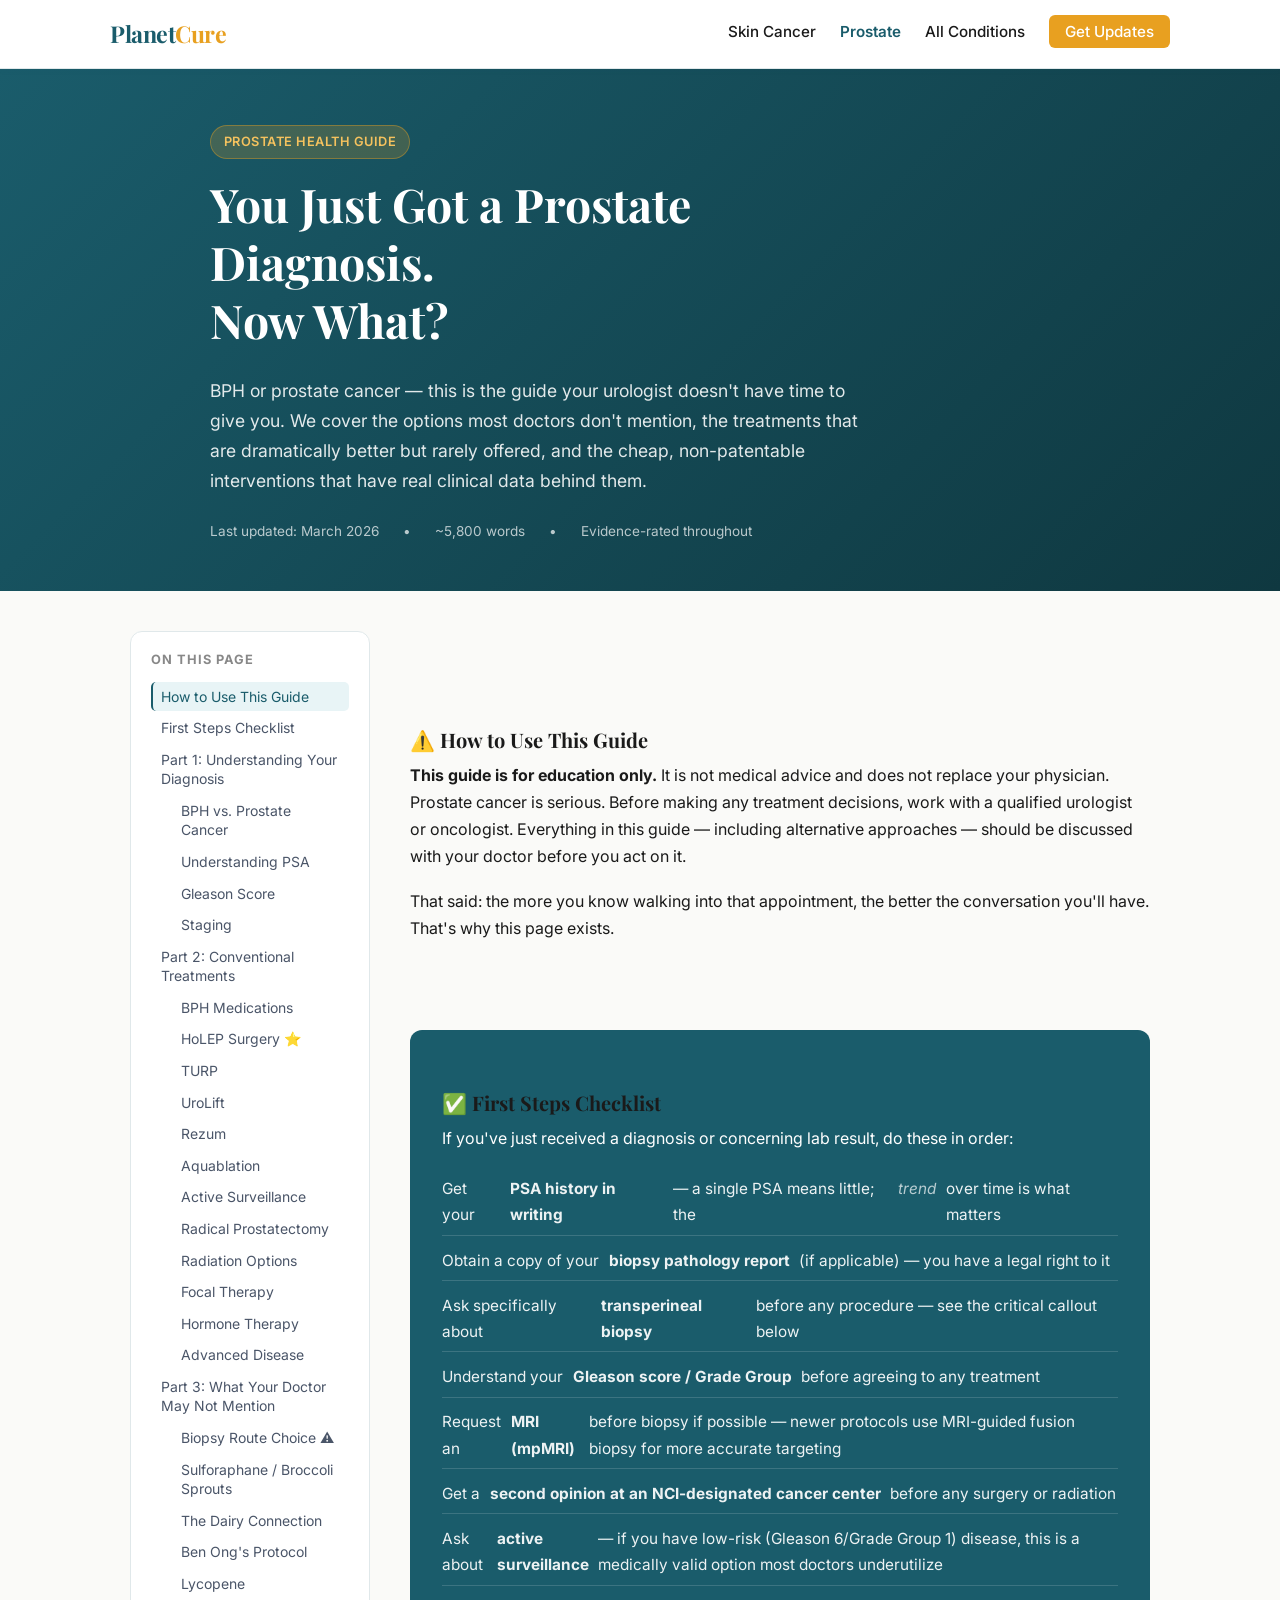
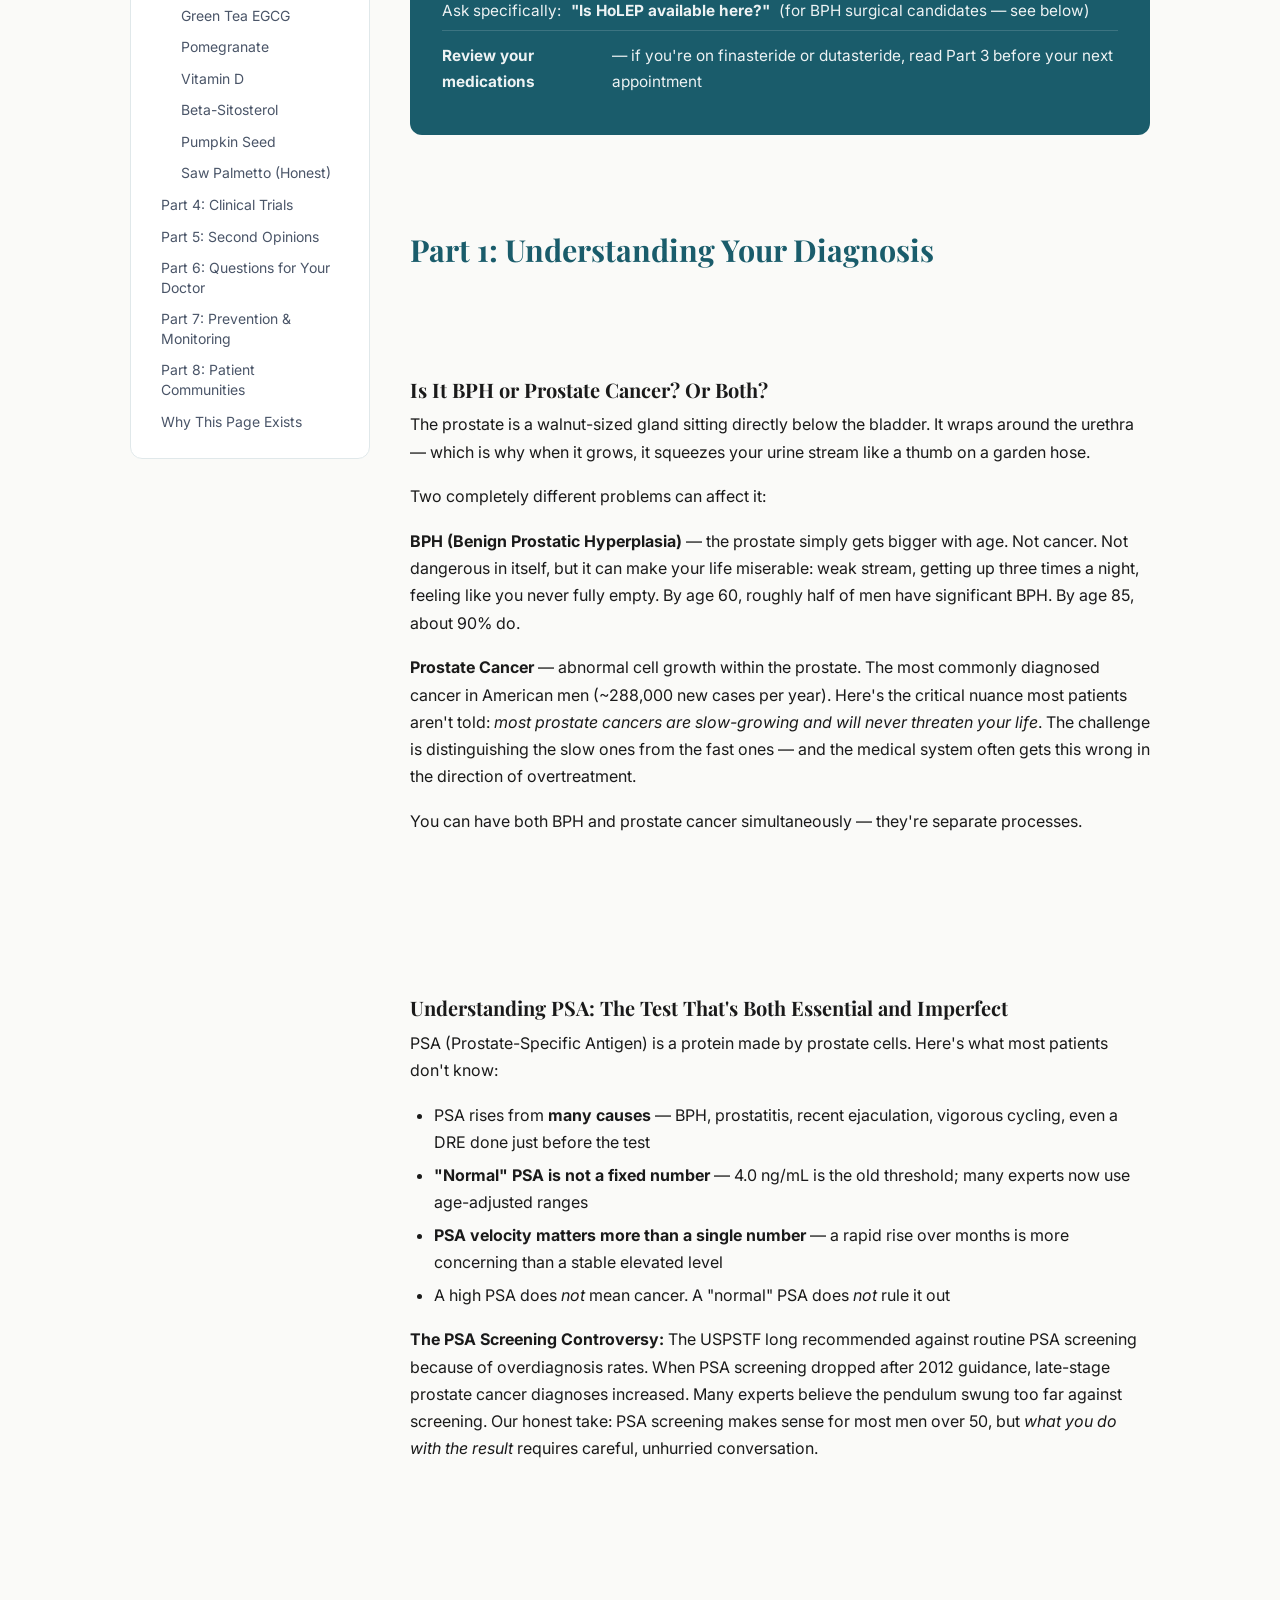
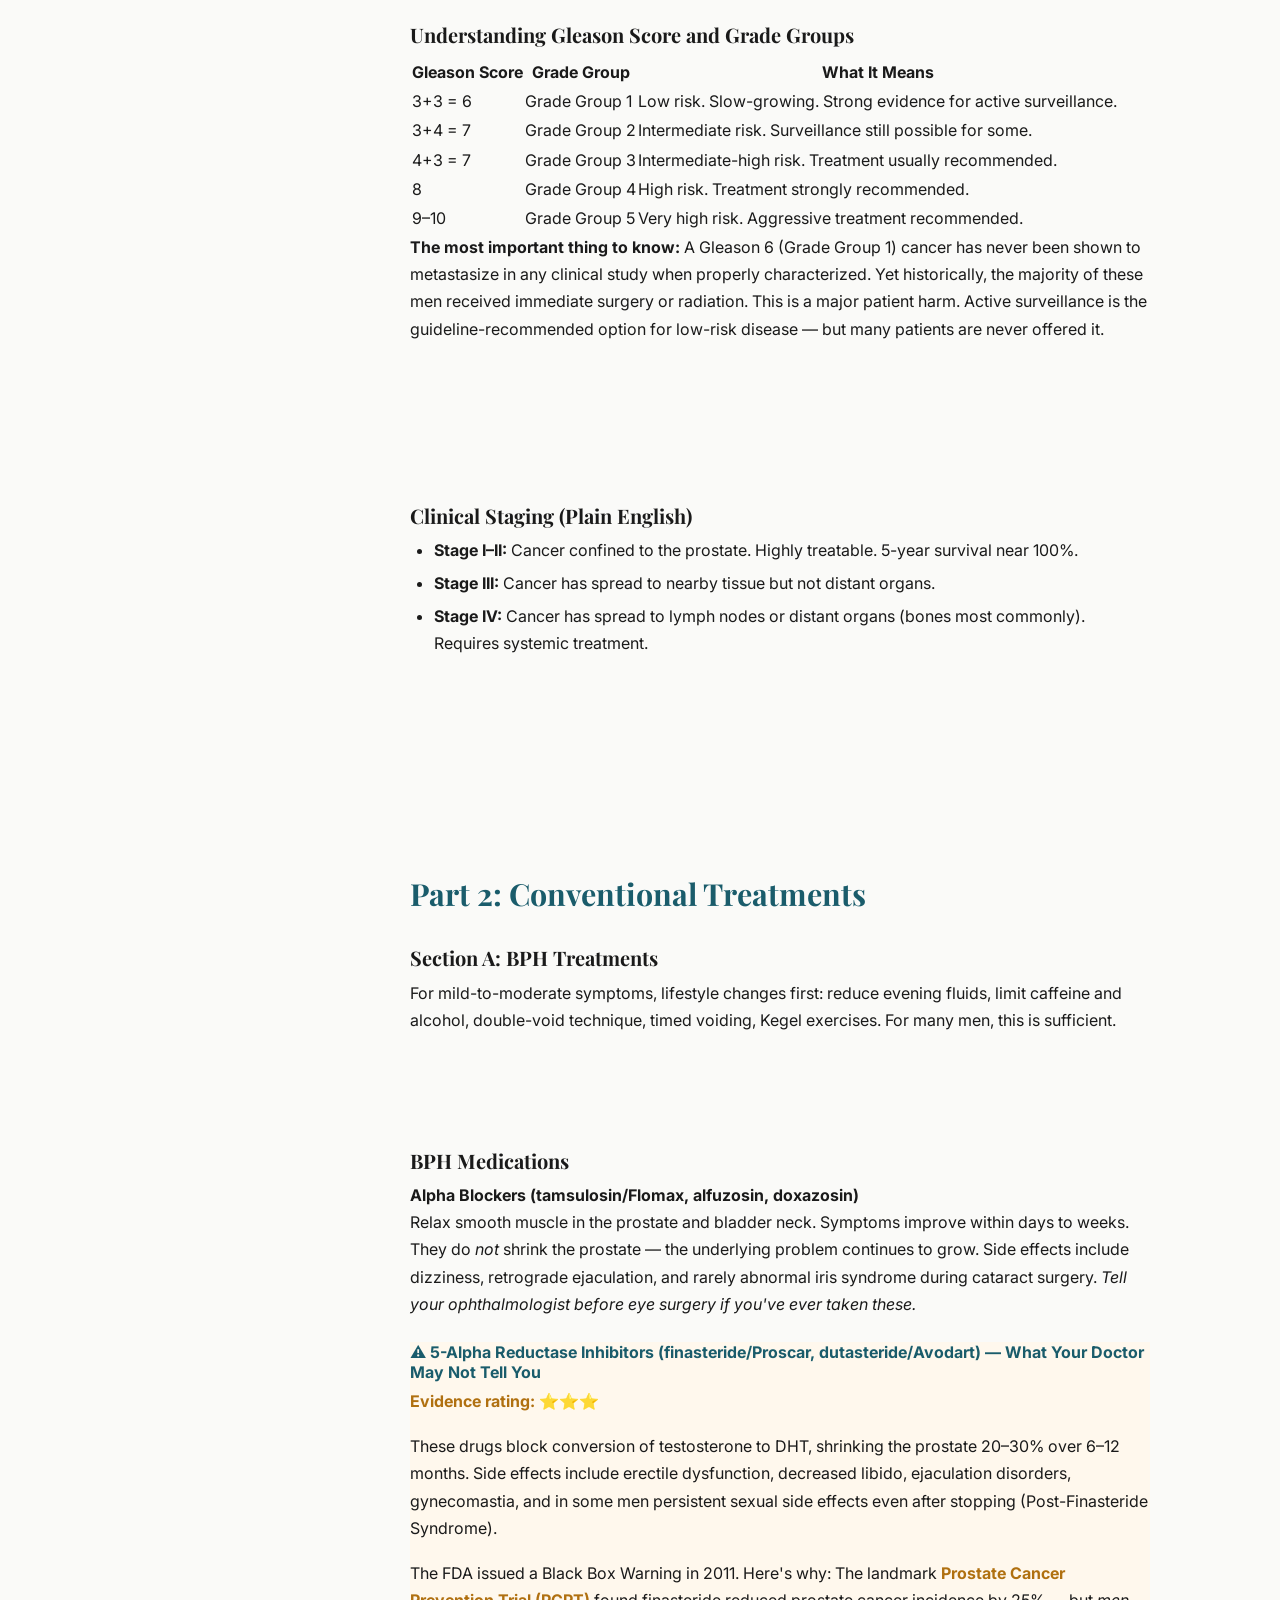
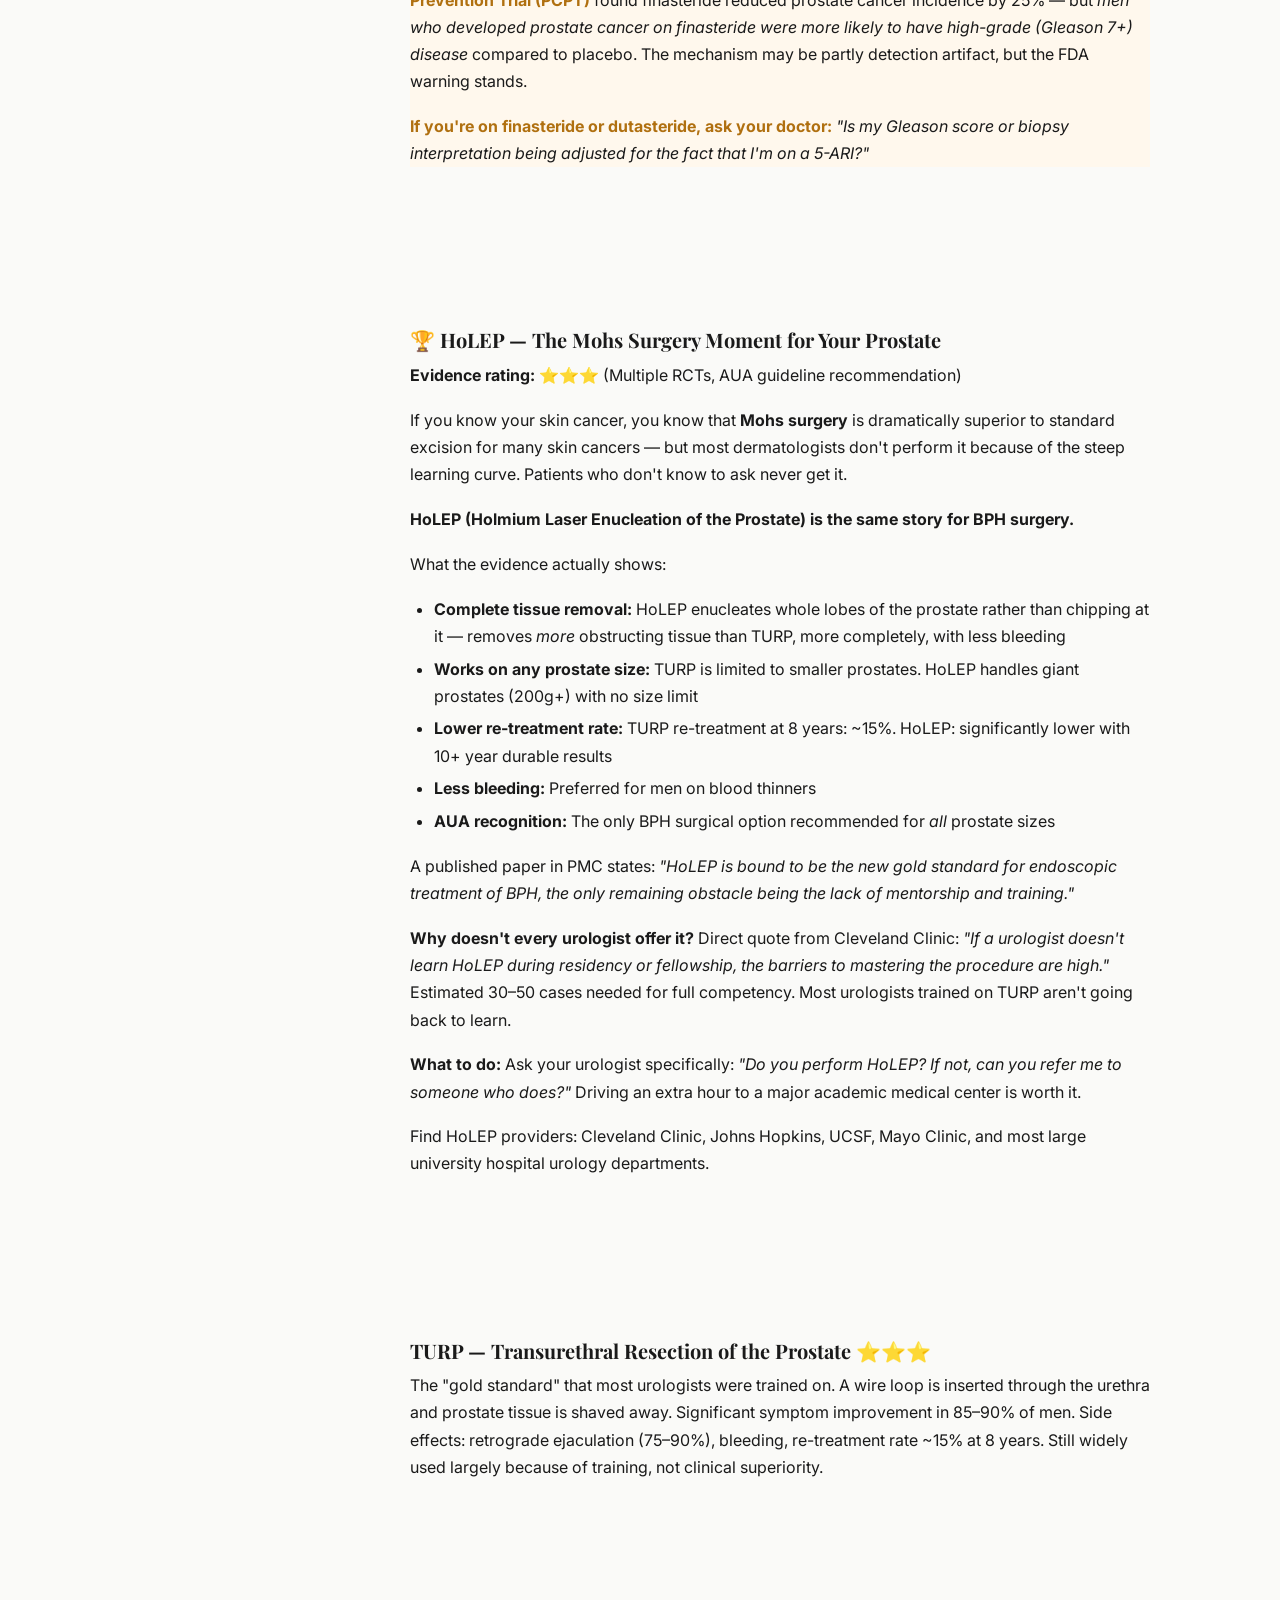
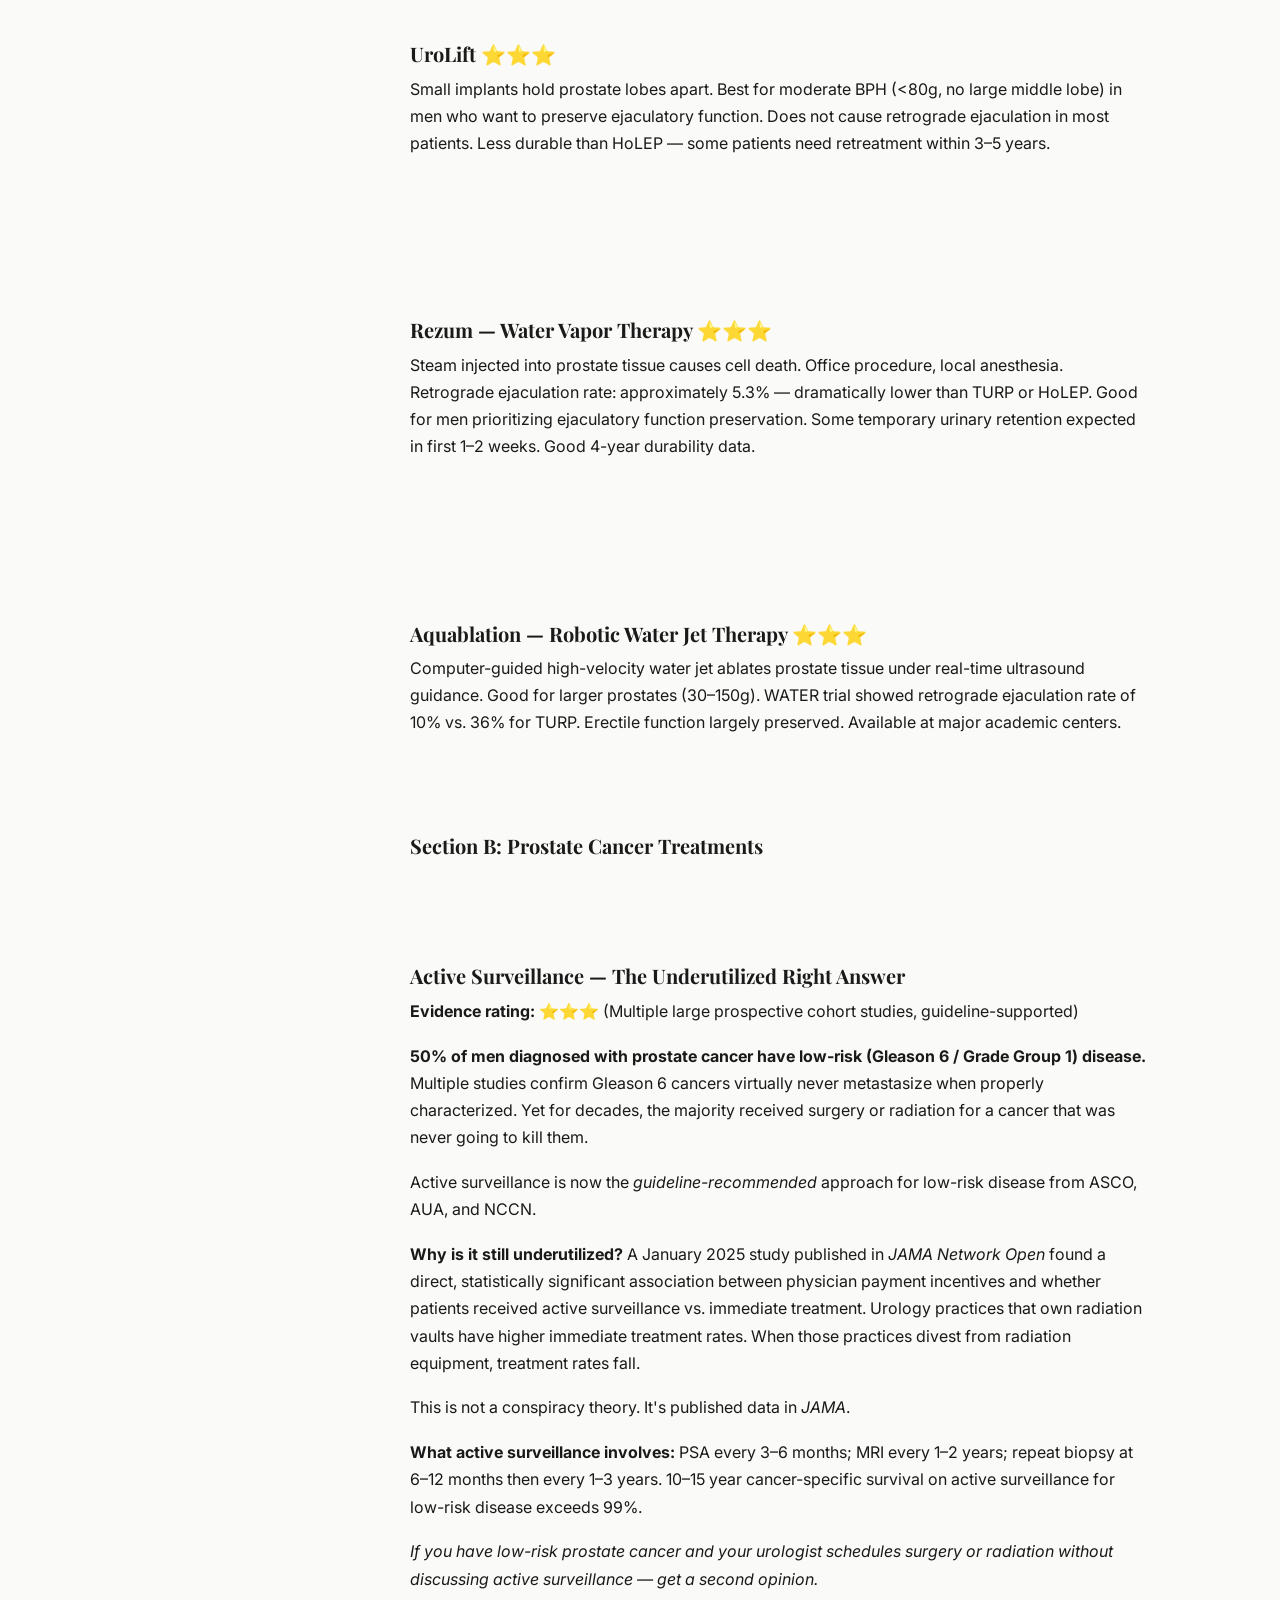
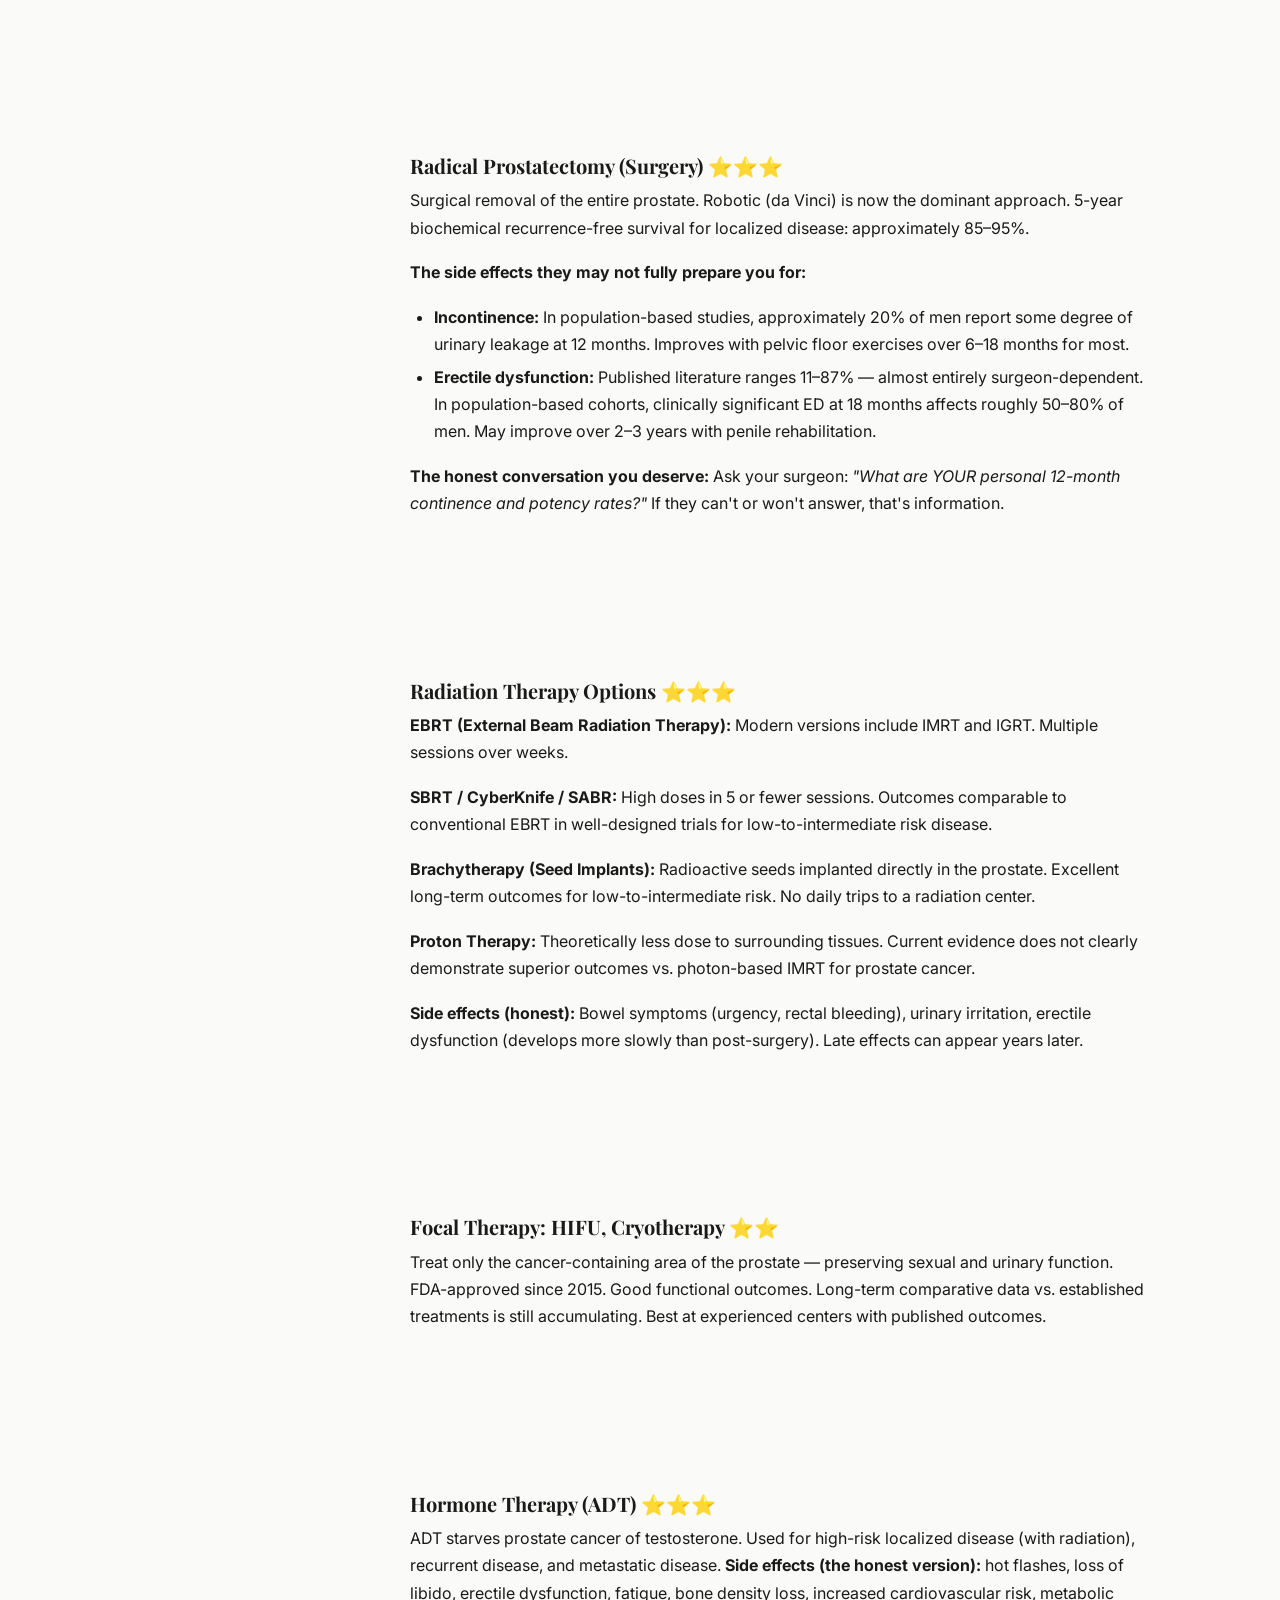
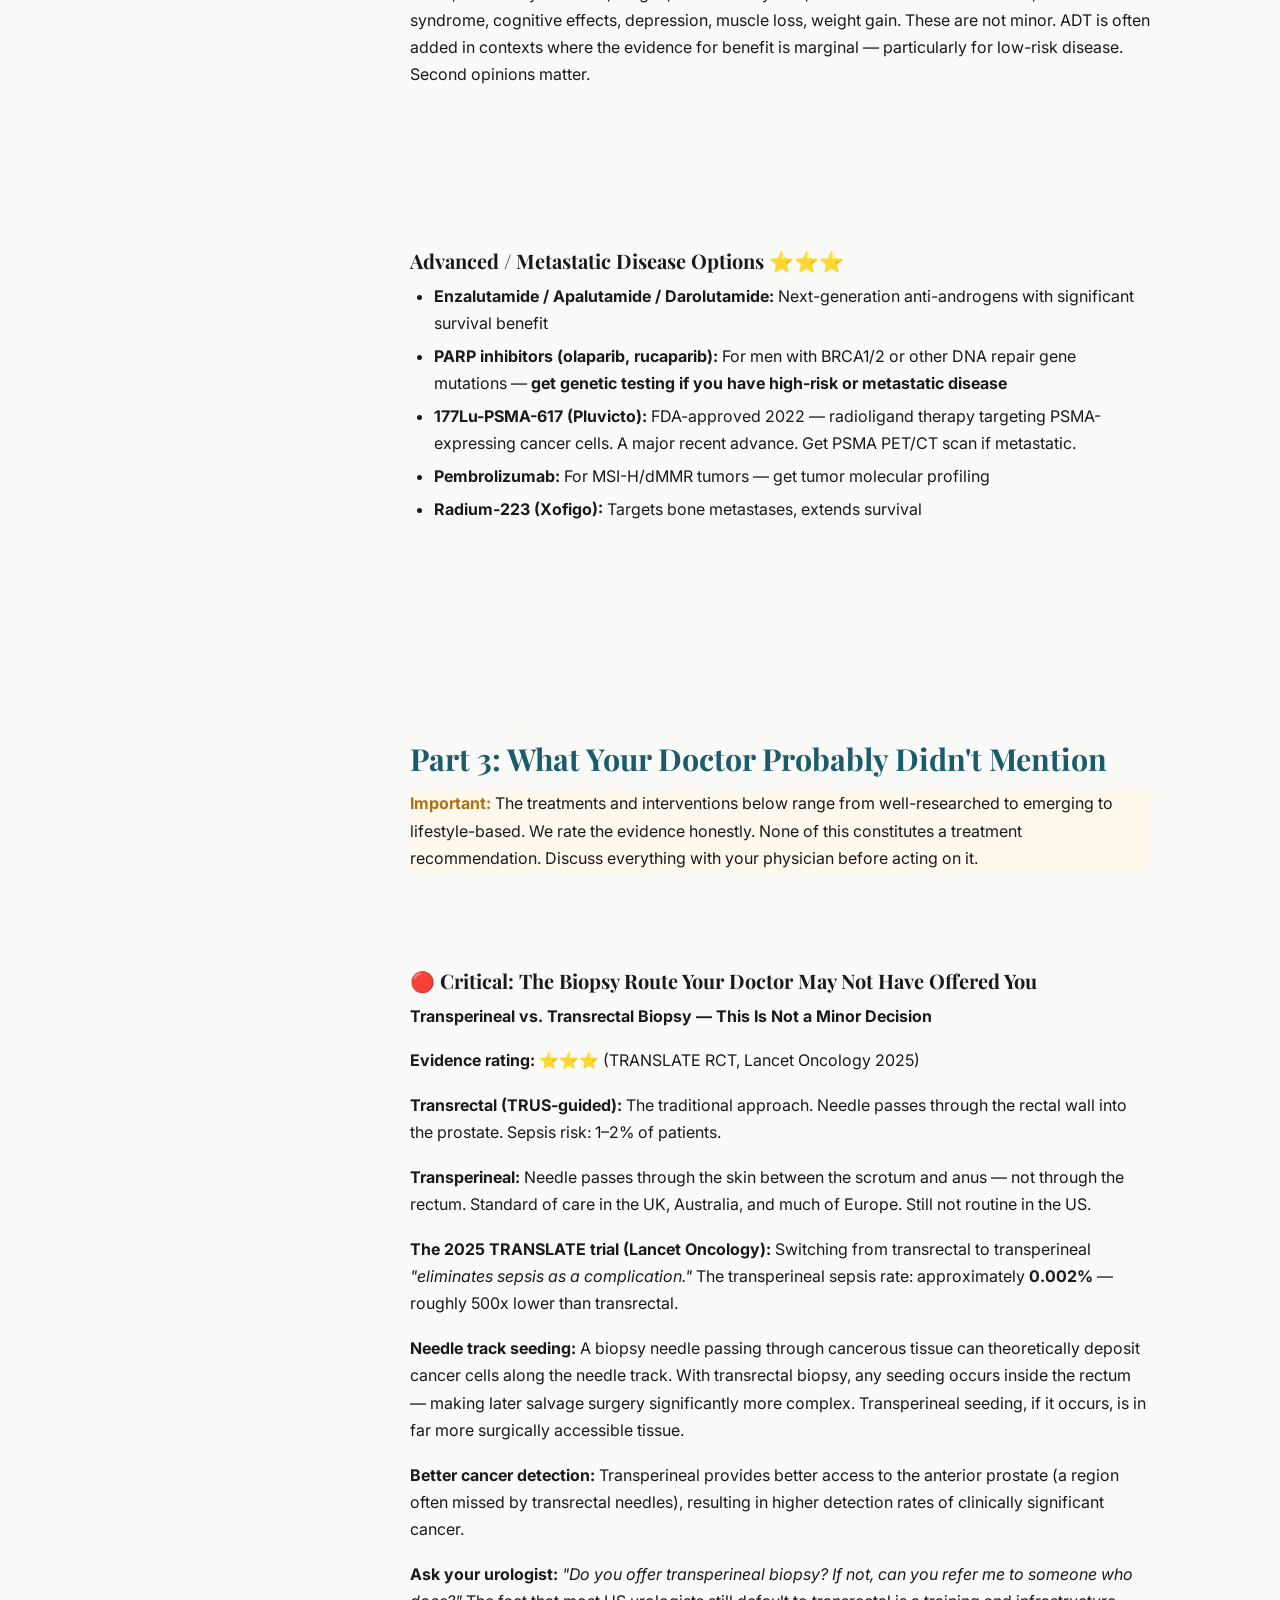
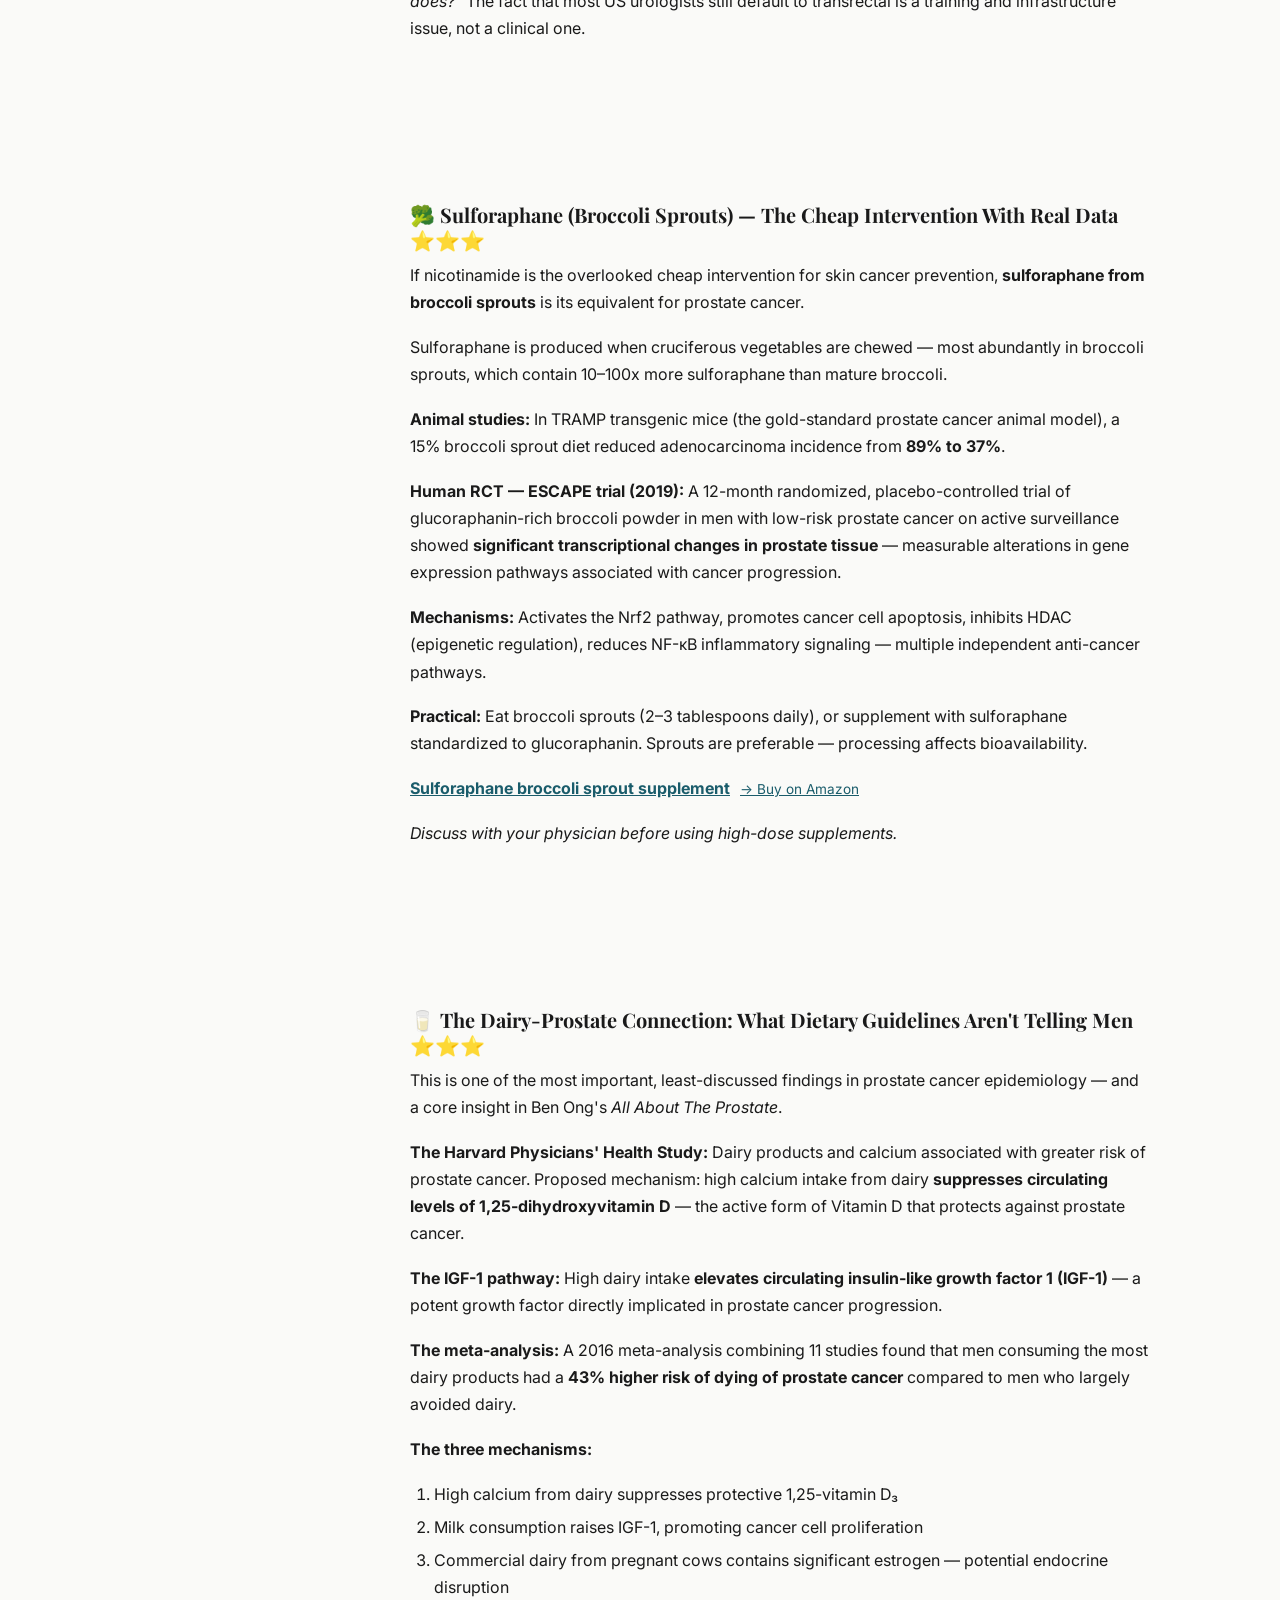
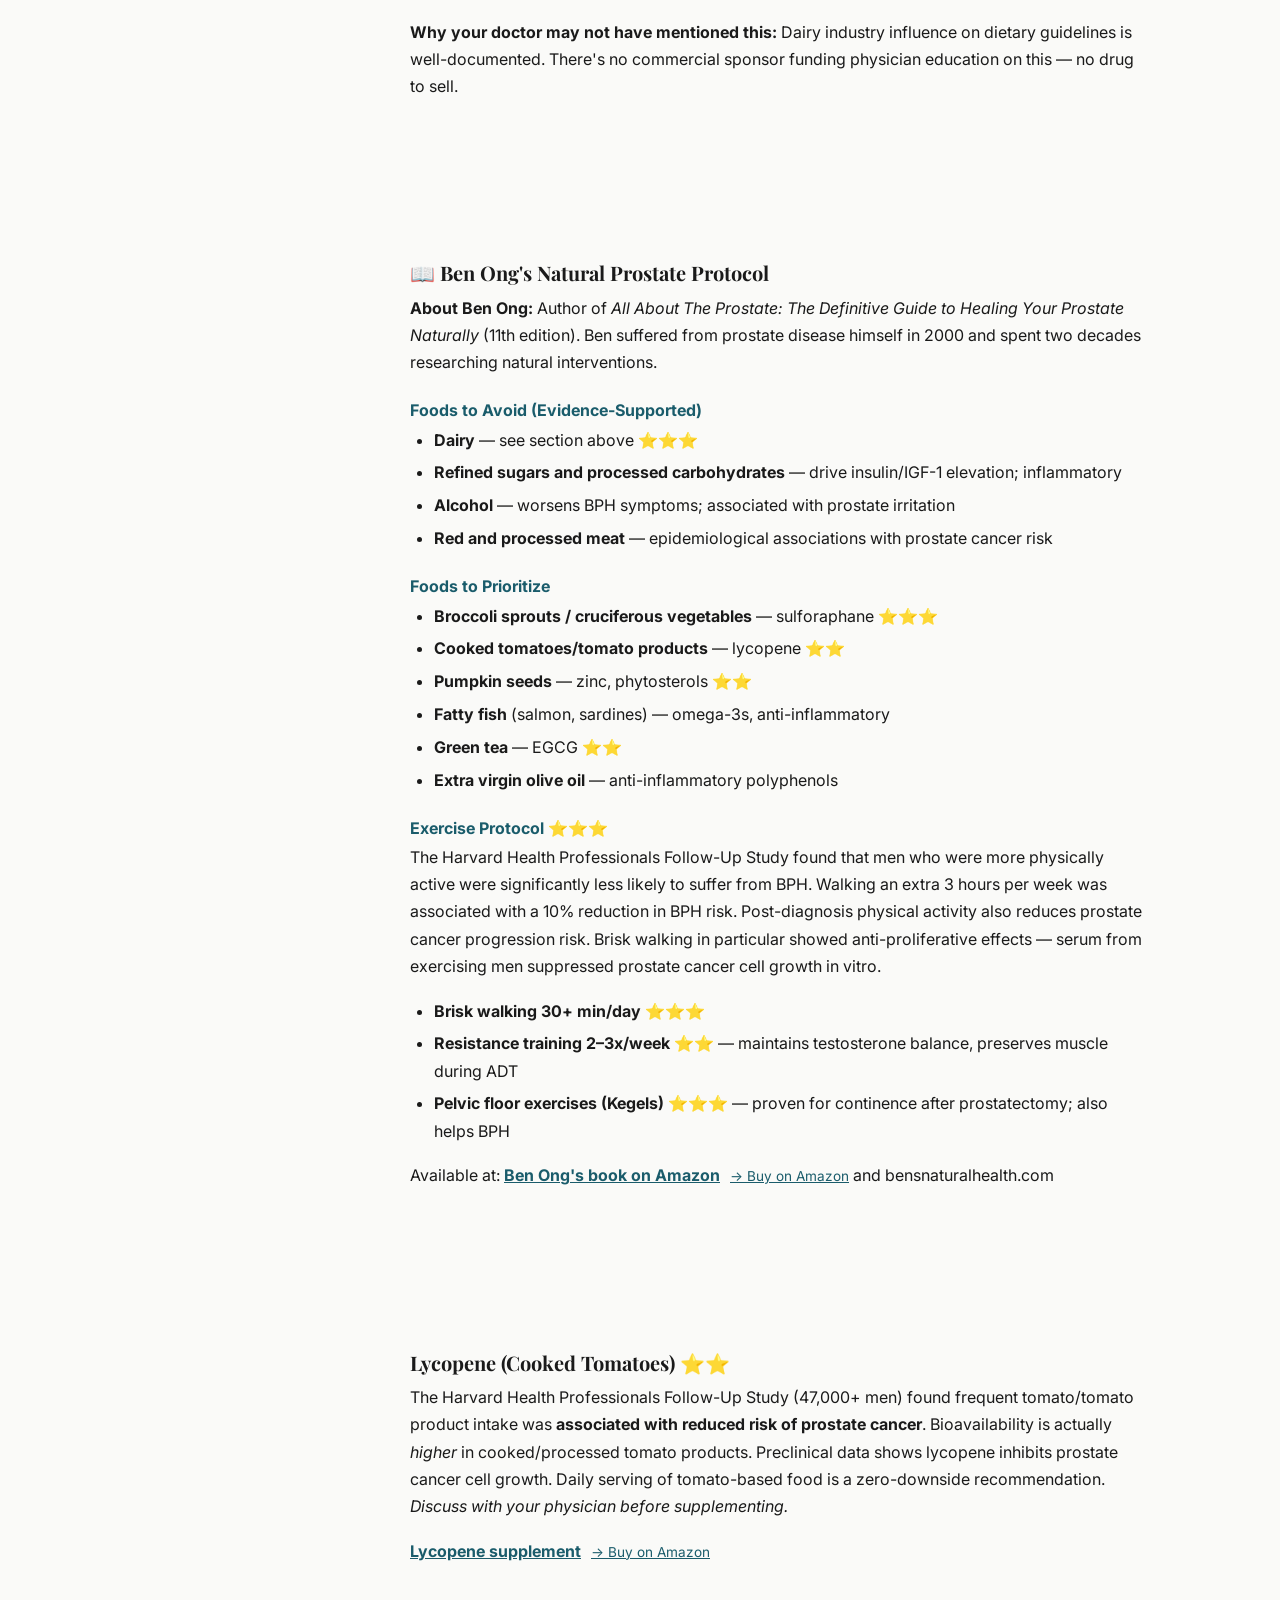
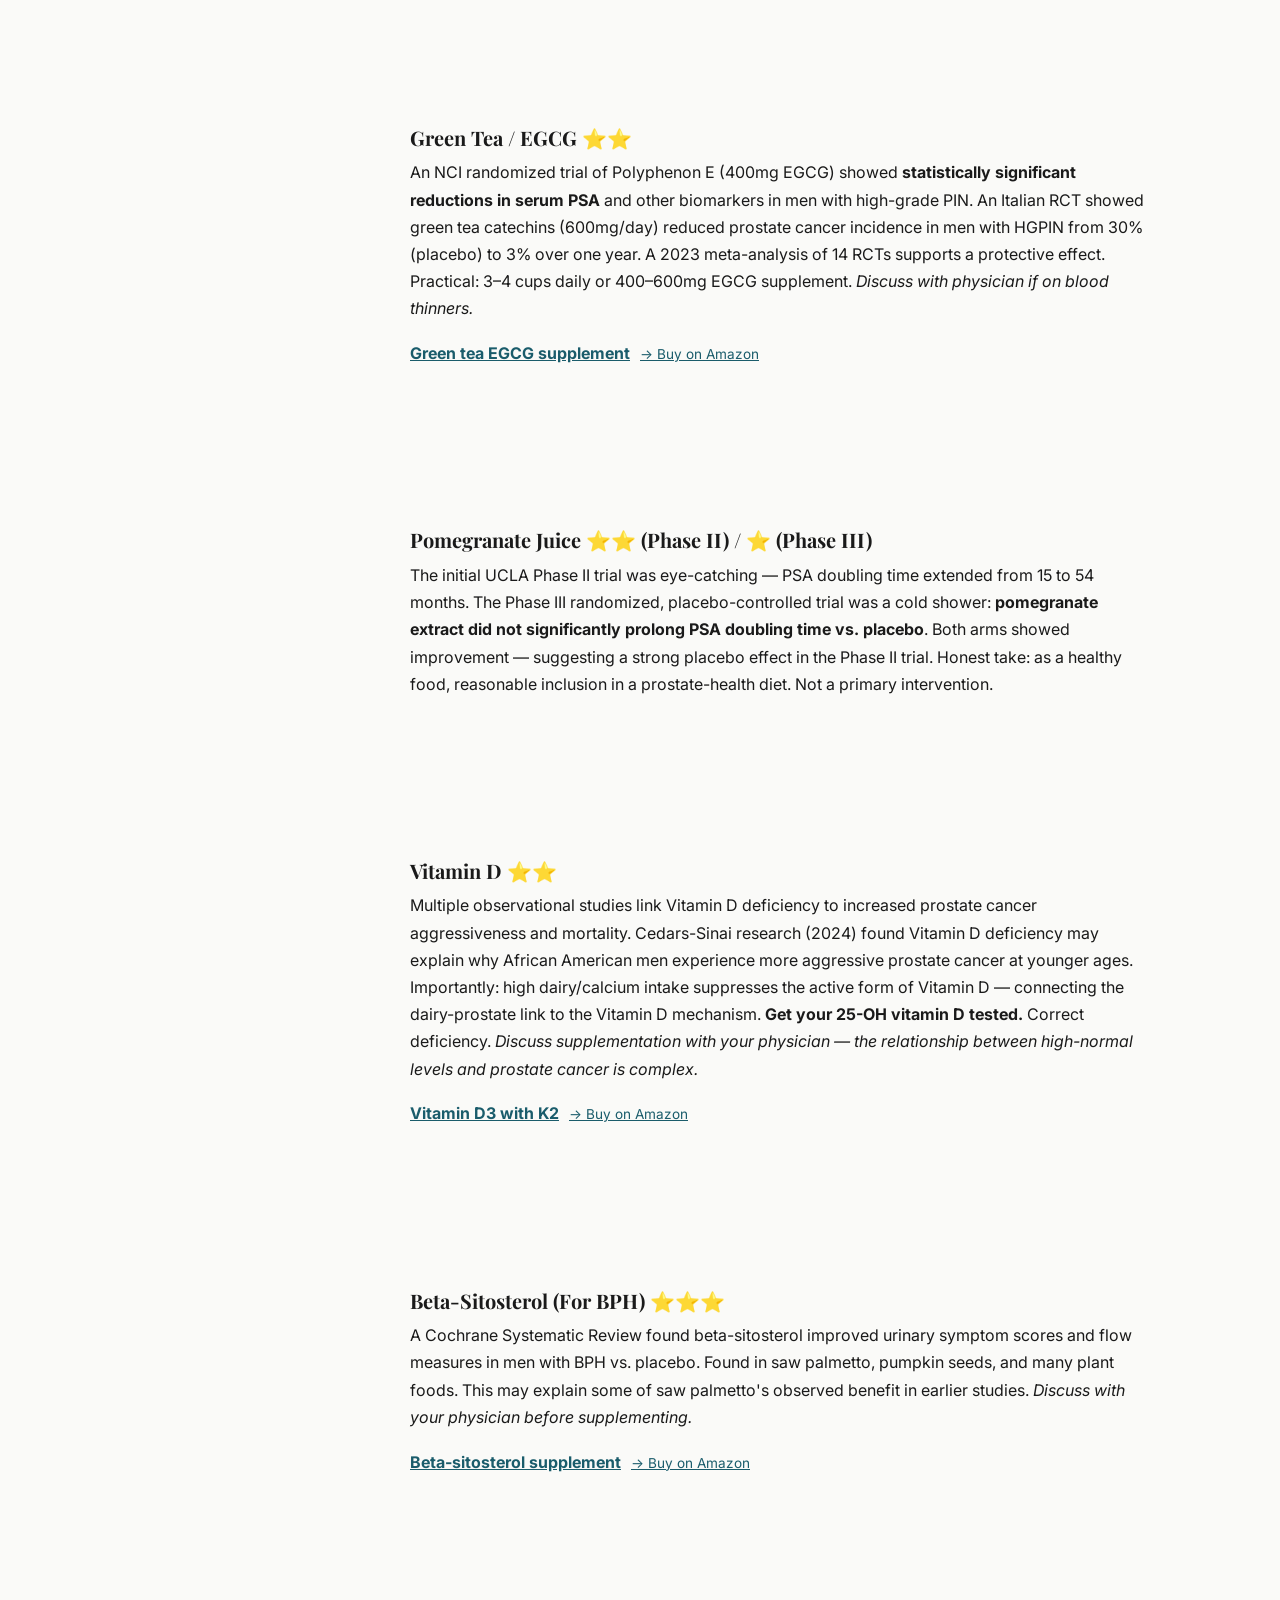
==== prostate.html @ 475074b4 "Add monetization layer: segmented emails, affiliate links, ebook CTAs" ====
<!DOCTYPE html>
<html lang="en">
<head>
  <meta charset="UTF-8">
  <meta name="viewport" content="width=device-width, initial-scale=1.0">
  <title>Prostate Cancer &amp; BPH: The Complete Patient Guide — PlanetCure</title>
  <meta name="description" content="Evidence-based guide to BPH and prostate cancer. Covers HoLEP surgery, active surveillance, the biopsy route that eliminates sepsis, the dairy-prostate link, sulforaphane RCT data, and the 5-ARI black box warning most patients never hear about.">
  <meta property="og:title" content="Prostate Cancer &amp; BPH: What Your Urologist May Not Tell You">
  <meta property="og:description" content="The most complete prostate health resource for patients. HoLEP, active surveillance, the 5-ARI black box warning, the dairy connection, and more.">
  <meta property="og:type" content="article">
  <meta name="twitter:card" content="summary_large_image">
  <link rel="preconnect" href="https://fonts.googleapis.com">
  <link rel="preconnect" href="https://fonts.gstatic.com" crossorigin>
  <link href="https://fonts.googleapis.com/css2?family=Inter:wght@400;500;600;700&family=Playfair+Display:wght@700;800&display=swap" rel="stylesheet">
  <link rel="stylesheet" href="css/styles.css">
</head>
<body>

<!-- ======== Navigation ======== -->
<nav class="site-nav" role="navigation" aria-label="Main navigation">
  <div class="nav-inner">
    <a href="index.html" class="nav-logo">Planet<span>Cure</span></a>
    <ul class="nav-links">
      <li><a href="skin-cancer.html">Skin Cancer</a></li>
      <li><a href="prostate.html" style="color:#1a5c6b;font-weight:600;">Prostate</a></li>
      <li><a href="index.html#conditions">All Conditions</a></li>
      <li><a href="#email-mid" class="nav-cta">Get Updates</a></li>
    </ul>
    <button class="nav-toggle" aria-label="Toggle navigation" aria-expanded="false">
      <span></span><span></span><span></span>
    </button>
  </div>
</nav>

<!-- ======== Page Hero ======== -->
<div class="page-hero">
  <div class="page-hero-inner">
    <div class="hero-badge">Prostate Health Guide</div>
    <h1>You Just Got a Prostate Diagnosis.<br>Now What?</h1>
    <p class="page-hero-sub">BPH or prostate cancer — this is the guide your urologist doesn't have time to give you. We cover the options most doctors don't mention, the treatments that are dramatically better but rarely offered, and the cheap, non-patentable interventions that have real clinical data behind them.</p>
    <div class="page-hero-meta">
      <span>Last updated: March 2026</span>
      <span>•</span>
      <span>~5,800 words</span>
      <span>•</span>
      <span>Evidence-rated throughout</span>
    </div>
  </div>
</div>

<!-- ======== Main Layout: TOC + Content ======== -->
<div class="page-layout">

  <!-- ---- Sidebar TOC ---- -->
  <aside class="toc-sidebar" aria-label="Table of contents">
    <button class="toc-mobile-toggle" aria-expanded="false">Contents ▼</button>
    <nav class="toc-box" aria-label="Page sections">
      <h4>On This Page</h4>
      <ul class="toc-list">
        <li><a href="#how-to-use">How to Use This Guide</a></li>
        <li><a href="#first-steps">First Steps Checklist</a></li>
        <li><a href="#part1">Part 1: Understanding Your Diagnosis</a></li>
        <li class="toc-sub"><a href="#bph-vs-cancer">BPH vs. Prostate Cancer</a></li>
        <li class="toc-sub"><a href="#psa">Understanding PSA</a></li>
        <li class="toc-sub"><a href="#gleason">Gleason Score</a></li>
        <li class="toc-sub"><a href="#staging">Staging</a></li>
        <li><a href="#part2">Part 2: Conventional Treatments</a></li>
        <li class="toc-sub"><a href="#bph-meds">BPH Medications</a></li>
        <li class="toc-sub"><a href="#holep">HoLEP Surgery ⭐</a></li>
        <li class="toc-sub"><a href="#turp">TURP</a></li>
        <li class="toc-sub"><a href="#urolift">UroLift</a></li>
        <li class="toc-sub"><a href="#rezum">Rezum</a></li>
        <li class="toc-sub"><a href="#aquablation">Aquablation</a></li>
        <li class="toc-sub"><a href="#active-surveillance">Active Surveillance</a></li>
        <li class="toc-sub"><a href="#surgery">Radical Prostatectomy</a></li>
        <li class="toc-sub"><a href="#radiation">Radiation Options</a></li>
        <li class="toc-sub"><a href="#focal">Focal Therapy</a></li>
        <li class="toc-sub"><a href="#hormones">Hormone Therapy</a></li>
        <li class="toc-sub"><a href="#advanced">Advanced Disease</a></li>
        <li><a href="#part3">Part 3: What Your Doctor May Not Mention</a></li>
        <li class="toc-sub"><a href="#biopsy">Biopsy Route Choice ⚠️</a></li>
        <li class="toc-sub"><a href="#sulforaphane">Sulforaphane / Broccoli Sprouts</a></li>
        <li class="toc-sub"><a href="#dairy">The Dairy Connection</a></li>
        <li class="toc-sub"><a href="#ben-ong">Ben Ong's Protocol</a></li>
        <li class="toc-sub"><a href="#lycopene">Lycopene</a></li>
        <li class="toc-sub"><a href="#green-tea">Green Tea EGCG</a></li>
        <li class="toc-sub"><a href="#pomegranate">Pomegranate</a></li>
        <li class="toc-sub"><a href="#vitamin-d">Vitamin D</a></li>
        <li class="toc-sub"><a href="#beta-sitosterol">Beta-Sitosterol</a></li>
        <li class="toc-sub"><a href="#pumpkin-seed">Pumpkin Seed</a></li>
        <li class="toc-sub"><a href="#saw-palmetto">Saw Palmetto (Honest)</a></li>
        <li><a href="#clinical-trials">Part 4: Clinical Trials</a></li>
        <li><a href="#second-opinion">Part 5: Second Opinions</a></li>
        <li><a href="#questions">Part 6: Questions for Your Doctor</a></li>
        <li><a href="#prevention">Part 7: Prevention & Monitoring</a></li>
        <li><a href="#support">Part 8: Patient Communities</a></li>
        <li><a href="#why">Why This Page Exists</a></li>
      </ul>
    </nav>
  </aside>

  <!-- ---- Main Content ---- -->
  <main class="page-content" id="main-content">

    <!-- How to Use Disclaimer -->
    <section id="how-to-use" class="callout-box">
      <h3>⚠️ How to Use This Guide</h3>
      <p><strong>This guide is for education only.</strong> It is not medical advice and does not replace your physician. Prostate cancer is serious. Before making any treatment decisions, work with a qualified urologist or oncologist. Everything in this guide — including alternative approaches — should be discussed with your doctor before you act on it.</p>
      <p>That said: the more you know walking into that appointment, the better the conversation you'll have. That's why this page exists.</p>
    </section>

    <!-- First Steps -->
    <section id="first-steps" class="callout-box callout-start">
      <h3>✅ First Steps Checklist</h3>
      <p>If you've just received a diagnosis or concerning lab result, do these in order:</p>
      <ul class="checklist">
        <li>Get your <strong>PSA history in writing</strong> — a single PSA means little; the <em>trend</em> over time is what matters</li>
        <li>Obtain a copy of your <strong>biopsy pathology report</strong> (if applicable) — you have a legal right to it</li>
        <li>Ask specifically about <strong>transperineal biopsy</strong> before any procedure — see the critical callout below</li>
        <li>Understand your <strong>Gleason score / Grade Group</strong> before agreeing to any treatment</li>
        <li>Request an <strong>MRI (mpMRI)</strong> before biopsy if possible — newer protocols use MRI-guided fusion biopsy for more accurate targeting</li>
        <li>Get a <strong>second opinion at an NCI-designated cancer center</strong> before any surgery or radiation</li>
        <li>Ask about <strong>active surveillance</strong> — if you have low-risk (Gleason 6/Grade Group 1) disease, this is a medically valid option most doctors underutilize</li>
        <li>Ask specifically: <strong>"Is HoLEP available here?"</strong> (for BPH surgical candidates — see below)</li>
        <li><strong>Review your medications</strong> — if you're on finasteride or dutasteride, read Part 3 before your next appointment</li>
      </ul>
    </section>

    <!-- PART 1 -->
    <section id="part1">
      <h2>Part 1: Understanding Your Diagnosis</h2>

      <section id="bph-vs-cancer">
        <h3>Is It BPH or Prostate Cancer? Or Both?</h3>
        <p>The prostate is a walnut-sized gland sitting directly below the bladder. It wraps around the urethra — which is why when it grows, it squeezes your urine stream like a thumb on a garden hose.</p>
        <p>Two completely different problems can affect it:</p>
        <p><strong>BPH (Benign Prostatic Hyperplasia)</strong> — the prostate simply gets bigger with age. Not cancer. Not dangerous in itself, but it can make your life miserable: weak stream, getting up three times a night, feeling like you never fully empty. By age 60, roughly half of men have significant BPH. By age 85, about 90% do.</p>
        <p><strong>Prostate Cancer</strong> — abnormal cell growth within the prostate. The most commonly diagnosed cancer in American men (~288,000 new cases per year). Here's the critical nuance most patients aren't told: <em>most prostate cancers are slow-growing and will never threaten your life</em>. The challenge is distinguishing the slow ones from the fast ones — and the medical system often gets this wrong in the direction of overtreatment.</p>
        <p>You can have both BPH and prostate cancer simultaneously — they're separate processes.</p>
      </section>

      <section id="psa">
        <h3>Understanding PSA: The Test That's Both Essential and Imperfect</h3>
        <p>PSA (Prostate-Specific Antigen) is a protein made by prostate cells. Here's what most patients don't know:</p>
        <ul>
          <li>PSA rises from <strong>many causes</strong> — BPH, prostatitis, recent ejaculation, vigorous cycling, even a DRE done just before the test</li>
          <li><strong>"Normal" PSA is not a fixed number</strong> — 4.0 ng/mL is the old threshold; many experts now use age-adjusted ranges</li>
          <li><strong>PSA velocity matters more than a single number</strong> — a rapid rise over months is more concerning than a stable elevated level</li>
          <li>A high PSA does <em>not</em> mean cancer. A "normal" PSA does <em>not</em> rule it out</li>
        </ul>
        <p><strong>The PSA Screening Controversy:</strong> The USPSTF long recommended against routine PSA screening because of overdiagnosis rates. When PSA screening dropped after 2012 guidance, late-stage prostate cancer diagnoses increased. Many experts believe the pendulum swung too far against screening. Our honest take: PSA screening makes sense for most men over 50, but <em>what you do with the result</em> requires careful, unhurried conversation.</p>
      </section>

      <section id="gleason">
        <h3>Understanding Gleason Score and Grade Groups</h3>
        <table class="evidence-table">
          <thead><tr><th>Gleason Score</th><th>Grade Group</th><th>What It Means</th></tr></thead>
          <tbody>
            <tr><td>3+3 = 6</td><td>Grade Group 1</td><td>Low risk. Slow-growing. Strong evidence for active surveillance.</td></tr>
            <tr><td>3+4 = 7</td><td>Grade Group 2</td><td>Intermediate risk. Surveillance still possible for some.</td></tr>
            <tr><td>4+3 = 7</td><td>Grade Group 3</td><td>Intermediate-high risk. Treatment usually recommended.</td></tr>
            <tr><td>8</td><td>Grade Group 4</td><td>High risk. Treatment strongly recommended.</td></tr>
            <tr><td>9–10</td><td>Grade Group 5</td><td>Very high risk. Aggressive treatment recommended.</td></tr>
          </tbody>
        </table>
        <div class="callout-box">
          <p><strong>The most important thing to know:</strong> A Gleason 6 (Grade Group 1) cancer has never been shown to metastasize in any clinical study when properly characterized. Yet historically, the majority of these men received immediate surgery or radiation. This is a major patient harm. Active surveillance is the guideline-recommended option for low-risk disease — but many patients are never offered it.</p>
        </div>
      </section>

      <section id="staging">
        <h3>Clinical Staging (Plain English)</h3>
        <ul>
          <li><strong>Stage I–II:</strong> Cancer confined to the prostate. Highly treatable. 5-year survival near 100%.</li>
          <li><strong>Stage III:</strong> Cancer has spread to nearby tissue but not distant organs.</li>
          <li><strong>Stage IV:</strong> Cancer has spread to lymph nodes or distant organs (bones most commonly). Requires systemic treatment.</li>
        </ul>
      </section>
    </section>

    <!-- PART 2 -->
    <section id="part2">
      <h2>Part 2: Conventional Treatments</h2>

      <h3>Section A: BPH Treatments</h3>

      <p>For mild-to-moderate symptoms, lifestyle changes first: reduce evening fluids, limit caffeine and alcohol, double-void technique, timed voiding, Kegel exercises. For many men, this is sufficient.</p>

      <section id="bph-meds">
        <h3>BPH Medications</h3>
        <p><strong>Alpha Blockers (tamsulosin/Flomax, alfuzosin, doxazosin)</strong><br>
        Relax smooth muscle in the prostate and bladder neck. Symptoms improve within days to weeks. They do <em>not</em> shrink the prostate — the underlying problem continues to grow. Side effects include dizziness, retrograde ejaculation, and rarely abnormal iris syndrome during cataract surgery. <em>Tell your ophthalmologist before eye surgery if you've ever taken these.</em></p>

        <div class="callout-box callout-warning" id="five-ari">
          <h4>⚠️ 5-Alpha Reductase Inhibitors (finasteride/Proscar, dutasteride/Avodart) — What Your Doctor May Not Tell You</h4>
          <p><strong>Evidence rating: ⭐⭐⭐</strong></p>
          <p>These drugs block conversion of testosterone to DHT, shrinking the prostate 20–30% over 6–12 months. Side effects include erectile dysfunction, decreased libido, ejaculation disorders, gynecomastia, and in some men persistent sexual side effects even after stopping (Post-Finasteride Syndrome).</p>
          <p>The FDA issued a Black Box Warning in 2011. Here's why: The landmark <strong>Prostate Cancer Prevention Trial (PCPT)</strong> found finasteride reduced prostate cancer incidence by 25% — but <em>men who developed prostate cancer on finasteride were more likely to have high-grade (Gleason 7+) disease</em> compared to placebo. The mechanism may be partly detection artifact, but the FDA warning stands.</p>
          <p><strong>If you're on finasteride or dutasteride, ask your doctor:</strong> <em>"Is my Gleason score or biopsy interpretation being adjusted for the fact that I'm on a 5-ARI?"</em></p>
        </div>
      </section>

      <section id="holep">
        <div class="callout-box callout-highlight">
          <h3>🏆 HoLEP — The Mohs Surgery Moment for Your Prostate</h3>
          <p><strong>Evidence rating: ⭐⭐⭐</strong> (Multiple RCTs, AUA guideline recommendation)</p>
          <p>If you know your skin cancer, you know that <strong>Mohs surgery</strong> is dramatically superior to standard excision for many skin cancers — but most dermatologists don't perform it because of the steep learning curve. Patients who don't know to ask never get it.</p>
          <p><strong>HoLEP (Holmium Laser Enucleation of the Prostate) is the same story for BPH surgery.</strong></p>
          <p>What the evidence actually shows:</p>
          <ul>
            <li><strong>Complete tissue removal:</strong> HoLEP enucleates whole lobes of the prostate rather than chipping at it — removes <em>more</em> obstructing tissue than TURP, more completely, with less bleeding</li>
            <li><strong>Works on any prostate size:</strong> TURP is limited to smaller prostates. HoLEP handles giant prostates (200g+) with no size limit</li>
            <li><strong>Lower re-treatment rate:</strong> TURP re-treatment at 8 years: ~15%. HoLEP: significantly lower with 10+ year durable results</li>
            <li><strong>Less bleeding:</strong> Preferred for men on blood thinners</li>
            <li><strong>AUA recognition:</strong> The only BPH surgical option recommended for <em>all</em> prostate sizes</li>
          </ul>
          <p>A published paper in PMC states: <em>"HoLEP is bound to be the new gold standard for endoscopic treatment of BPH, the only remaining obstacle being the lack of mentorship and training."</em></p>
          <p><strong>Why doesn't every urologist offer it?</strong> Direct quote from Cleveland Clinic: <em>"If a urologist doesn't learn HoLEP during residency or fellowship, the barriers to mastering the procedure are high."</em> Estimated 30–50 cases needed for full competency. Most urologists trained on TURP aren't going back to learn.</p>
          <p><strong>What to do:</strong> Ask your urologist specifically: <em>"Do you perform HoLEP? If not, can you refer me to someone who does?"</em> Driving an extra hour to a major academic medical center is worth it.</p>
          <p>Find HoLEP providers: Cleveland Clinic, Johns Hopkins, UCSF, Mayo Clinic, and most large university hospital urology departments.</p>
        </div>
      </section>

      <section id="turp">
        <h3>TURP — Transurethral Resection of the Prostate <span class="evidence-stars">⭐⭐⭐</span></h3>
        <p>The "gold standard" that most urologists were trained on. A wire loop is inserted through the urethra and prostate tissue is shaved away. Significant symptom improvement in 85–90% of men. Side effects: retrograde ejaculation (75–90%), bleeding, re-treatment rate ~15% at 8 years. Still widely used largely because of training, not clinical superiority.</p>
      </section>

      <section id="urolift">
        <h3>UroLift <span class="evidence-stars">⭐⭐⭐</span></h3>
        <p>Small implants hold prostate lobes apart. Best for moderate BPH (&lt;80g, no large middle lobe) in men who want to preserve ejaculatory function. Does not cause retrograde ejaculation in most patients. Less durable than HoLEP — some patients need retreatment within 3–5 years.</p>
      </section>

      <section id="rezum">
        <h3>Rezum — Water Vapor Therapy <span class="evidence-stars">⭐⭐⭐</span></h3>
        <p>Steam injected into prostate tissue causes cell death. Office procedure, local anesthesia. Retrograde ejaculation rate: approximately 5.3% — dramatically lower than TURP or HoLEP. Good for men prioritizing ejaculatory function preservation. Some temporary urinary retention expected in first 1–2 weeks. Good 4-year durability data.</p>
      </section>

      <section id="aquablation">
        <h3>Aquablation — Robotic Water Jet Therapy <span class="evidence-stars">⭐⭐⭐</span></h3>
        <p>Computer-guided high-velocity water jet ablates prostate tissue under real-time ultrasound guidance. Good for larger prostates (30–150g). WATER trial showed retrograde ejaculation rate of 10% vs. 36% for TURP. Erectile function largely preserved. Available at major academic centers.</p>
      </section>

      <h3>Section B: Prostate Cancer Treatments</h3>

      <section id="active-surveillance">
        <div class="callout-box callout-highlight">
          <h3>Active Surveillance — The Underutilized Right Answer</h3>
          <p><strong>Evidence rating: ⭐⭐⭐</strong> (Multiple large prospective cohort studies, guideline-supported)</p>
          <p><strong>50% of men diagnosed with prostate cancer have low-risk (Gleason 6 / Grade Group 1) disease.</strong> Multiple studies confirm Gleason 6 cancers virtually never metastasize when properly characterized. Yet for decades, the majority received surgery or radiation for a cancer that was never going to kill them.</p>
          <p>Active surveillance is now the <em>guideline-recommended</em> approach for low-risk disease from ASCO, AUA, and NCCN.</p>
          <p><strong>Why is it still underutilized?</strong> A January 2025 study published in <em>JAMA Network Open</em> found a direct, statistically significant association between physician payment incentives and whether patients received active surveillance vs. immediate treatment. Urology practices that own radiation vaults have higher immediate treatment rates. When those practices divest from radiation equipment, treatment rates fall.</p>
          <p>This is not a conspiracy theory. It's published data in <em>JAMA</em>.</p>
          <p><strong>What active surveillance involves:</strong> PSA every 3–6 months; MRI every 1–2 years; repeat biopsy at 6–12 months then every 1–3 years. 10–15 year cancer-specific survival on active surveillance for low-risk disease exceeds 99%.</p>
          <p><em>If you have low-risk prostate cancer and your urologist schedules surgery or radiation without discussing active surveillance — get a second opinion.</em></p>
        </div>
      </section>

      <section id="surgery">
        <h3>Radical Prostatectomy (Surgery) <span class="evidence-stars">⭐⭐⭐</span></h3>
        <p>Surgical removal of the entire prostate. Robotic (da Vinci) is now the dominant approach. 5-year biochemical recurrence-free survival for localized disease: approximately 85–95%.</p>
        <p><strong>The side effects they may not fully prepare you for:</strong></p>
        <ul>
          <li><strong>Incontinence:</strong> In population-based studies, approximately 20% of men report some degree of urinary leakage at 12 months. Improves with pelvic floor exercises over 6–18 months for most.</li>
          <li><strong>Erectile dysfunction:</strong> Published literature ranges 11–87% — almost entirely surgeon-dependent. In population-based cohorts, clinically significant ED at 18 months affects roughly 50–80% of men. May improve over 2–3 years with penile rehabilitation.</li>
        </ul>
        <p><strong>The honest conversation you deserve:</strong> Ask your surgeon: <em>"What are YOUR personal 12-month continence and potency rates?"</em> If they can't or won't answer, that's information.</p>
      </section>

      <section id="radiation">
        <h3>Radiation Therapy Options <span class="evidence-stars">⭐⭐⭐</span></h3>
        <p><strong>EBRT (External Beam Radiation Therapy):</strong> Modern versions include IMRT and IGRT. Multiple sessions over weeks.</p>
        <p><strong>SBRT / CyberKnife / SABR:</strong> High doses in 5 or fewer sessions. Outcomes comparable to conventional EBRT in well-designed trials for low-to-intermediate risk disease.</p>
        <p><strong>Brachytherapy (Seed Implants):</strong> Radioactive seeds implanted directly in the prostate. Excellent long-term outcomes for low-to-intermediate risk. No daily trips to a radiation center.</p>
        <p><strong>Proton Therapy:</strong> Theoretically less dose to surrounding tissues. Current evidence does not clearly demonstrate superior outcomes vs. photon-based IMRT for prostate cancer.</p>
        <p><strong>Side effects (honest):</strong> Bowel symptoms (urgency, rectal bleeding), urinary irritation, erectile dysfunction (develops more slowly than post-surgery). Late effects can appear years later.</p>
      </section>

      <section id="focal">
        <h3>Focal Therapy: HIFU, Cryotherapy <span class="evidence-stars">⭐⭐</span></h3>
        <p>Treat only the cancer-containing area of the prostate — preserving sexual and urinary function. FDA-approved since 2015. Good functional outcomes. Long-term comparative data vs. established treatments is still accumulating. Best at experienced centers with published outcomes.</p>
      </section>

      <section id="hormones">
        <h3>Hormone Therapy (ADT) <span class="evidence-stars">⭐⭐⭐</span></h3>
        <p>ADT starves prostate cancer of testosterone. Used for high-risk localized disease (with radiation), recurrent disease, and metastatic disease. <strong>Side effects (the honest version):</strong> hot flashes, loss of libido, erectile dysfunction, fatigue, bone density loss, increased cardiovascular risk, metabolic syndrome, cognitive effects, depression, muscle loss, weight gain. These are not minor. ADT is often added in contexts where the evidence for benefit is marginal — particularly for low-risk disease. Second opinions matter.</p>
      </section>

      <section id="advanced">
        <h3>Advanced / Metastatic Disease Options <span class="evidence-stars">⭐⭐⭐</span></h3>
        <ul>
          <li><strong>Enzalutamide / Apalutamide / Darolutamide:</strong> Next-generation anti-androgens with significant survival benefit</li>
          <li><strong>PARP inhibitors (olaparib, rucaparib):</strong> For men with BRCA1/2 or other DNA repair gene mutations — <strong>get genetic testing if you have high-risk or metastatic disease</strong></li>
          <li><strong>177Lu-PSMA-617 (Pluvicto):</strong> FDA-approved 2022 — radioligand therapy targeting PSMA-expressing cancer cells. A major recent advance. Get PSMA PET/CT scan if metastatic.</li>
          <li><strong>Pembrolizumab:</strong> For MSI-H/dMMR tumors — get tumor molecular profiling</li>
          <li><strong>Radium-223 (Xofigo):</strong> Targets bone metastases, extends survival</li>
        </ul>
      </section>
    </section>

    <!-- PART 3 -->
    <section id="part3">
      <h2>Part 3: What Your Doctor Probably Didn't Mention</h2>

      <div class="callout-box callout-warning">
        <p><strong>Important:</strong> The treatments and interventions below range from well-researched to emerging to lifestyle-based. We rate the evidence honestly. None of this constitutes a treatment recommendation. Discuss everything with your physician before acting on it.</p>
      </div>

      <section id="biopsy">
        <div class="callout-box callout-danger">
          <h3>🔴 Critical: The Biopsy Route Your Doctor May Not Have Offered You</h3>
          <p><strong>Transperineal vs. Transrectal Biopsy — This Is Not a Minor Decision</strong></p>
          <p><strong>Evidence rating: ⭐⭐⭐</strong> (TRANSLATE RCT, Lancet Oncology 2025)</p>

          <p><strong>Transrectal (TRUS-guided):</strong> The traditional approach. Needle passes through the rectal wall into the prostate. Sepsis risk: 1–2% of patients.</p>
          <p><strong>Transperineal:</strong> Needle passes through the skin between the scrotum and anus — not through the rectum. Standard of care in the UK, Australia, and much of Europe. Still not routine in the US.</p>

          <p><strong>The 2025 TRANSLATE trial (Lancet Oncology):</strong> Switching from transrectal to transperineal <em>"eliminates sepsis as a complication."</em> The transperineal sepsis rate: approximately <strong>0.002%</strong> — roughly 500x lower than transrectal.</p>

          <p><strong>Needle track seeding:</strong> A biopsy needle passing through cancerous tissue can theoretically deposit cancer cells along the needle track. With transrectal biopsy, any seeding occurs inside the rectum — making later salvage surgery significantly more complex. Transperineal seeding, if it occurs, is in far more surgically accessible tissue.</p>

          <p><strong>Better cancer detection:</strong> Transperineal provides better access to the anterior prostate (a region often missed by transrectal needles), resulting in higher detection rates of clinically significant cancer.</p>

          <p><strong>Ask your urologist:</strong> <em>"Do you offer transperineal biopsy? If not, can you refer me to someone who does?"</em> The fact that most US urologists still default to transrectal is a training and infrastructure issue, not a clinical one.</p>
        </div>
      </section>

      <section id="sulforaphane">
        <h3>🥦 Sulforaphane (Broccoli Sprouts) — The Cheap Intervention With Real Data <span class="evidence-stars">⭐⭐⭐</span></h3>
        <p>If nicotinamide is the overlooked cheap intervention for skin cancer prevention, <strong>sulforaphane from broccoli sprouts</strong> is its equivalent for prostate cancer.</p>
        <p>Sulforaphane is produced when cruciferous vegetables are chewed — most abundantly in broccoli sprouts, which contain 10–100x more sulforaphane than mature broccoli.</p>
        <p><strong>Animal studies:</strong> In TRAMP transgenic mice (the gold-standard prostate cancer animal model), a 15% broccoli sprout diet reduced adenocarcinoma incidence from <strong>89% to 37%</strong>.</p>
        <p><strong>Human RCT — ESCAPE trial (2019):</strong> A 12-month randomized, placebo-controlled trial of glucoraphanin-rich broccoli powder in men with low-risk prostate cancer on active surveillance showed <strong>significant transcriptional changes in prostate tissue</strong> — measurable alterations in gene expression pathways associated with cancer progression.</p>
        <p><strong>Mechanisms:</strong> Activates the Nrf2 pathway, promotes cancer cell apoptosis, inhibits HDAC (epigenetic regulation), reduces NF-κB inflammatory signaling — multiple independent anti-cancer pathways.</p>
        <p><strong>Practical:</strong> Eat broccoli sprouts (2–3 tablespoons daily), or supplement with sulforaphane standardized to glucoraphanin. Sprouts are preferable — processing affects bioavailability.</p>
        <p><a href="https://www.amazon.com/s?k=sulforaphane+broccoli+sprout+supplement&tag=PLACEHOLDER" target="_blank" rel="noopener noreferrer"><strong>Sulforaphane broccoli sprout supplement</strong></a> <a href="https://www.amazon.com/s?k=sulforaphane+broccoli+sprout+supplement&tag=PLACEHOLDER" target="_blank" rel="noopener noreferrer" class="affiliate-link">→ Buy on Amazon</a></p>
        <p><em>Discuss with your physician before using high-dose supplements.</em></p>
      </section>

      <section id="dairy">
        <div class="callout-box">
          <h3>🥛 The Dairy-Prostate Connection: What Dietary Guidelines Aren't Telling Men <span class="evidence-stars">⭐⭐⭐</span></h3>
          <p>This is one of the most important, least-discussed findings in prostate cancer epidemiology — and a core insight in Ben Ong's <em>All About The Prostate</em>.</p>
          <p><strong>The Harvard Physicians' Health Study:</strong> Dairy products and calcium associated with greater risk of prostate cancer. Proposed mechanism: high calcium intake from dairy <strong>suppresses circulating levels of 1,25-dihydroxyvitamin D</strong> — the active form of Vitamin D that protects against prostate cancer.</p>
          <p><strong>The IGF-1 pathway:</strong> High dairy intake <strong>elevates circulating insulin-like growth factor 1 (IGF-1)</strong> — a potent growth factor directly implicated in prostate cancer progression.</p>
          <p><strong>The meta-analysis:</strong> A 2016 meta-analysis combining 11 studies found that men consuming the most dairy products had a <strong>43% higher risk of dying of prostate cancer</strong> compared to men who largely avoided dairy.</p>
          <p><strong>The three mechanisms:</strong></p>
          <ol>
            <li>High calcium from dairy suppresses protective 1,25-vitamin D₃</li>
            <li>Milk consumption raises IGF-1, promoting cancer cell proliferation</li>
            <li>Commercial dairy from pregnant cows contains significant estrogen — potential endocrine disruption</li>
          </ol>
          <p><strong>Why your doctor may not have mentioned this:</strong> Dairy industry influence on dietary guidelines is well-documented. There's no commercial sponsor funding physician education on this — no drug to sell.</p>
        </div>
      </section>

      <section id="ben-ong">
        <h3>📖 Ben Ong's Natural Prostate Protocol</h3>
        <p><strong>About Ben Ong:</strong> Author of <em>All About The Prostate: The Definitive Guide to Healing Your Prostate Naturally</em> (11th edition). Ben suffered from prostate disease himself in 2000 and spent two decades researching natural interventions.</p>

        <h4>Foods to Avoid (Evidence-Supported)</h4>
        <ul>
          <li><strong>Dairy</strong> — see section above ⭐⭐⭐</li>
          <li><strong>Refined sugars and processed carbohydrates</strong> — drive insulin/IGF-1 elevation; inflammatory</li>
          <li><strong>Alcohol</strong> — worsens BPH symptoms; associated with prostate irritation</li>
          <li><strong>Red and processed meat</strong> — epidemiological associations with prostate cancer risk</li>
        </ul>

        <h4>Foods to Prioritize</h4>
        <ul>
          <li><strong>Broccoli sprouts / cruciferous vegetables</strong> — sulforaphane ⭐⭐⭐</li>
          <li><strong>Cooked tomatoes/tomato products</strong> — lycopene ⭐⭐</li>
          <li><strong>Pumpkin seeds</strong> — zinc, phytosterols ⭐⭐</li>
          <li><strong>Fatty fish</strong> (salmon, sardines) — omega-3s, anti-inflammatory</li>
          <li><strong>Green tea</strong> — EGCG ⭐⭐</li>
          <li><strong>Extra virgin olive oil</strong> — anti-inflammatory polyphenols</li>
        </ul>

        <h4>Exercise Protocol <span class="evidence-stars">⭐⭐⭐</span></h4>
        <p>The Harvard Health Professionals Follow-Up Study found that men who were more physically active were significantly less likely to suffer from BPH. Walking an extra 3 hours per week was associated with a 10% reduction in BPH risk. Post-diagnosis physical activity also reduces prostate cancer progression risk. Brisk walking in particular showed anti-proliferative effects — serum from exercising men suppressed prostate cancer cell growth in vitro.</p>
        <ul>
          <li><strong>Brisk walking 30+ min/day</strong> ⭐⭐⭐</li>
          <li><strong>Resistance training 2–3x/week</strong> ⭐⭐ — maintains testosterone balance, preserves muscle during ADT</li>
          <li><strong>Pelvic floor exercises (Kegels)</strong> ⭐⭐⭐ — proven for continence after prostatectomy; also helps BPH</li>
        </ul>
        <p>Available at: <a href="https://www.amazon.com/s?k=all+about+the+prostate+ben+ong&tag=PLACEHOLDER" target="_blank" rel="noopener noreferrer"><strong>Ben Ong's book on Amazon</strong></a> <a href="https://www.amazon.com/s?k=all+about+the+prostate+ben+ong&tag=PLACEHOLDER" target="_blank" rel="noopener noreferrer" class="affiliate-link">→ Buy on Amazon</a> and bensnaturalhealth.com</p>
      </section>

      <section id="lycopene">
        <h3>Lycopene (Cooked Tomatoes) <span class="evidence-stars">⭐⭐</span></h3>
        <p>The Harvard Health Professionals Follow-Up Study (47,000+ men) found frequent tomato/tomato product intake was <strong>associated with reduced risk of prostate cancer</strong>. Bioavailability is actually <em>higher</em> in cooked/processed tomato products. Preclinical data shows lycopene inhibits prostate cancer cell growth. Daily serving of tomato-based food is a zero-downside recommendation. <em>Discuss with your physician before supplementing.</em></p>
        <p><a href="https://www.amazon.com/s?k=lycopene+supplement&tag=PLACEHOLDER" target="_blank" rel="noopener noreferrer"><strong>Lycopene supplement</strong></a> <a href="https://www.amazon.com/s?k=lycopene+supplement&tag=PLACEHOLDER" target="_blank" rel="noopener noreferrer" class="affiliate-link">→ Buy on Amazon</a></p>
      </section>

      <section id="green-tea">
        <h3>Green Tea / EGCG <span class="evidence-stars">⭐⭐</span></h3>
        <p>An NCI randomized trial of Polyphenon E (400mg EGCG) showed <strong>statistically significant reductions in serum PSA</strong> and other biomarkers in men with high-grade PIN. An Italian RCT showed green tea catechins (600mg/day) reduced prostate cancer incidence in men with HGPIN from 30% (placebo) to 3% over one year. A 2023 meta-analysis of 14 RCTs supports a protective effect. Practical: 3–4 cups daily or 400–600mg EGCG supplement. <em>Discuss with physician if on blood thinners.</em></p>
        <p><a href="https://www.amazon.com/s?k=egcg+green+tea+extract&tag=PLACEHOLDER" target="_blank" rel="noopener noreferrer"><strong>Green tea EGCG supplement</strong></a> <a href="https://www.amazon.com/s?k=egcg+green+tea+extract&tag=PLACEHOLDER" target="_blank" rel="noopener noreferrer" class="affiliate-link">→ Buy on Amazon</a></p>
      </section>

      <section id="pomegranate">
        <h3>Pomegranate Juice <span class="evidence-stars">⭐⭐ (Phase II) / ⭐ (Phase III)</span></h3>
        <p>The initial UCLA Phase II trial was eye-catching — PSA doubling time extended from 15 to 54 months. The Phase III randomized, placebo-controlled trial was a cold shower: <strong>pomegranate extract did not significantly prolong PSA doubling time vs. placebo</strong>. Both arms showed improvement — suggesting a strong placebo effect in the Phase II trial. Honest take: as a healthy food, reasonable inclusion in a prostate-health diet. Not a primary intervention.</p>
      </section>

      <section id="vitamin-d">
        <h3>Vitamin D <span class="evidence-stars">⭐⭐</span></h3>
        <p>Multiple observational studies link Vitamin D deficiency to increased prostate cancer aggressiveness and mortality. Cedars-Sinai research (2024) found Vitamin D deficiency may explain why African American men experience more aggressive prostate cancer at younger ages. Importantly: high dairy/calcium intake suppresses the active form of Vitamin D — connecting the dairy-prostate link to the Vitamin D mechanism. <strong>Get your 25-OH vitamin D tested.</strong> Correct deficiency. <em>Discuss supplementation with your physician — the relationship between high-normal levels and prostate cancer is complex.</em></p>
        <p><a href="https://www.amazon.com/s?k=vitamin+d3+k2+supplement&tag=PLACEHOLDER" target="_blank" rel="noopener noreferrer"><strong>Vitamin D3 with K2</strong></a> <a href="https://www.amazon.com/s?k=vitamin+d3+k2+supplement&tag=PLACEHOLDER" target="_blank" rel="noopener noreferrer" class="affiliate-link">→ Buy on Amazon</a></p>
      </section>

      <section id="beta-sitosterol">
        <h3>Beta-Sitosterol (For BPH) <span class="evidence-stars">⭐⭐⭐</span></h3>
        <p>A Cochrane Systematic Review found beta-sitosterol improved urinary symptom scores and flow measures in men with BPH vs. placebo. Found in saw palmetto, pumpkin seeds, and many plant foods. This may explain some of saw palmetto's observed benefit in earlier studies. <em>Discuss with your physician before supplementing.</em></p>
        <p><a href="https://www.amazon.com/s?k=beta+sitosterol+supplement&tag=PLACEHOLDER" target="_blank" rel="noopener noreferrer"><strong>Beta-sitosterol supplement</strong></a> <a href="https://www.amazon.com/s?k=beta+sitosterol+supplement&tag=PLACEHOLDER" target="_blank" rel="noopener noreferrer" class="affiliate-link">→ Buy on Amazon</a></p>
      </section>

      <section id="pumpkin-seed">
        <h3>Pumpkin Seed / Oil (For BPH) <span class="evidence-stars">⭐⭐</span></h3>
        <p>The 2014 GRANU trial — a 1-year, randomized, placebo-controlled study — found 12 months of pumpkin seed treatment led to <strong>clinically relevant reduction in IPSS</strong> vs. placebo. A second RCT compared pumpkin seed oil against tamsulosin (Flomax) and found clinically meaningful improvement. Rich in zinc, phytosterols, and anti-inflammatory compounds. <em>Discuss with your physician before supplementing.</em></p>
        <p><a href="https://www.amazon.com/s?k=pumpkin+seed+oil+prostate&tag=PLACEHOLDER" target="_blank" rel="noopener noreferrer"><strong>Pumpkin seed oil supplement</strong></a> <a href="https://www.amazon.com/s?k=pumpkin+seed+oil+prostate&tag=PLACEHOLDER" target="_blank" rel="noopener noreferrer" class="affiliate-link">→ Buy on Amazon</a></p>
      </section>

      <section id="saw-palmetto">
        <h3>Saw Palmetto — The Honest Assessment <span class="evidence-stars">⭐</span></h3>
        <p>The most popular supplement for BPH. Earlier studies and a 1998 JAMA meta-analysis were promising. However: the 2006 STEP trial published in the <em>New England Journal of Medicine</em> found saw palmetto extract <strong>"did not reduce urinary symptoms associated with BPH more than placebo"</strong> even at triple the standard dose. A 2011 follow-up confirmed no benefit. We can't recommend it as a primary intervention based on current best evidence. The beta-sitosterol it contains (which does have evidence) may explain some of the earlier positive results.</p>
      </section>
    </section>

    <!-- ============ EBOOK CTA ============ -->
    <div class="ebook-cta">
      <h3>📖 Want the Complete Prostate Protocol?</h3>
      <p><em>"Prostate Health: What Your Urologist May Not Tell You"</em></p>
      <p>The full guide — HoLEP vs TURP in detail, the complete natural protocol, questions to ask, active surveillance decision framework, and Ben Ong's full dietary protocol.</p>
      <p><strong>Coming soon.</strong></p>
      <a href="#email-mid" class="btn-amber">Join the Waitlist →</a>
    </div>

    <!-- PART 4 -->
    <section id="clinical-trials">
      <h2>Part 4: Clinical Trials</h2>
      <p>Clinical trials are how medicine improves — and for men with advanced or recurrent prostate cancer, a trial may offer access to treatments years before FDA approval.</p>
      <p><strong>Where to find trials:</strong></p>
      <ul>
        <li><a href="https://clinicaltrials.gov" target="_blank" rel="noopener">ClinicalTrials.gov</a> — search "prostate cancer" + your stage/treatment history</li>
        <li><a href="https://www.pcf.org/patient-resources/" target="_blank" rel="noopener">Prostate Cancer Foundation (PCF)</a> — curated trial navigator</li>
        <li><a href="https://www.cancer.gov/about-cancer/treatment/clinical-trials" target="_blank" rel="noopener">National Cancer Institute</a></li>
      </ul>
      <p><strong>Currently active areas of promise:</strong> PSMA-targeted therapies, PARP inhibitors in HR-deficient cancer, combination ADT + novel anti-androgens, immunotherapy combinations, AR splice variant targeting.</p>
    </section>

    <!-- PART 5 -->
    <section id="second-opinion">
      <h2>Part 5: Getting a Second Opinion</h2>
      <h3>For BPH Surgery</h3>
      <p>Before any BPH surgical procedure, ask specifically whether a HoLEP-trained surgeon is available. High-volume HoLEP centers include: Cleveland Clinic, Johns Hopkins Urology, UCSF Urology, Mayo Clinic, Northwestern Memorial Hospital, and University of Washington Medical Center.</p>

      <h3>For Prostate Cancer</h3>
      <p>For any cancer diagnosis above Grade Group 1, a second opinion at an NCI-designated Comprehensive Cancer Center is worth the trip:</p>
      <ul>
        <li><strong>Memorial Sloan Kettering Cancer Center</strong> (New York)</li>
        <li><strong>MD Anderson Cancer Center</strong> (Houston)</li>
        <li><strong>Johns Hopkins Medicine</strong> (Baltimore) — particularly active surveillance</li>
        <li><strong>UCSF</strong> — leading active surveillance program</li>
        <li><strong>Stanford Cancer Institute</strong></li>
        <li><strong>Mayo Clinic</strong> (Rochester, Phoenix, Jacksonville)</li>
        <li><strong>Cleveland Clinic Taussig Cancer Institute</strong></li>
      </ul>
    </section>

    <!-- PART 6 -->
    <section id="questions">
      <h2>Part 6: Questions to Ask Your Doctor</h2>
      <p><em>Print this. Bring it to your appointment.</em></p>

      <h3>For BPH Evaluation</h3>
      <ol>
        <li>"What is my prostate volume and IPSS score — and what do they mean for treatment options?"</li>
        <li>"Do you offer HoLEP? If not, can you refer me to a HoLEP surgeon?"</li>
        <li>"If I'm on a 5-alpha reductase inhibitor, what does the FDA black box warning mean for me?"</li>
        <li>"What's your personal re-treatment rate for the procedure you're recommending?"</li>
        <li>"What happens if I choose watchful waiting?"</li>
      </ol>

      <h3>For Biopsy</h3>
      <ol>
        <li>"Do you offer transperineal biopsy?" <em>(If not: ask for a referral)</em></li>
        <li>"Would an MRI first (mpMRI) help target the biopsy and reduce unnecessary cores?"</li>
        <li>"What is the infection risk with the approach you recommend?"</li>
      </ol>

      <h3>For Prostate Cancer Diagnosis</h3>
      <ol>
        <li>"Is my Gleason score/Grade Group appropriate for active surveillance?"</li>
        <li>"What is your active surveillance program — exactly what monitoring schedule?"</li>
        <li>"Is my biopsy interpretation affected by being on a 5-alpha reductase inhibitor?"</li>
        <li>"What are YOUR personal incontinence and erectile dysfunction rates at 12 months?" <em>(Ask the surgeon directly)</em></li>
        <li>"Should I get genomic tumor testing (Oncotype DX, Decipher, Prolaris) before deciding?"</li>
        <li>"Should I get genetic testing (BRCA1/2, ATM, CHEK2)?"</li>
        <li>"Are there clinical trials I qualify for?"</li>
        <li>"What is the evidence that immediate treatment is better than active surveillance for MY specific case?"</li>
      </ol>
    </section>

    <!-- PART 7 -->
    <section id="prevention">
      <h2>Part 7: Prevention &amp; Ongoing Monitoring</h2>

      <h3>Diet</h3>
      <ul>
        <li><strong>Reduce or eliminate dairy</strong> ⭐⭐⭐</li>
        <li><strong>Eat cooked tomatoes/lycopene daily</strong> ⭐⭐</li>
        <li><strong>Eat broccoli/cruciferous vegetables regularly</strong> ⭐⭐⭐</li>
        <li><strong>Green tea daily</strong> ⭐⭐</li>
        <li><strong>Anti-inflammatory dietary pattern</strong> ⭐⭐</li>
        <li><strong>Reduce refined sugar and processed foods</strong> ⭐⭐</li>
        <li><strong>Limit red and processed meat</strong> ⭐⭐</li>
      </ul>

      <h3>Supplements With Reasonable Evidence</h3>
      <ul>
        <li><strong>Vitamin D (optimize levels)</strong> ⭐⭐</li>
        <li><strong>Zinc (pumpkin seeds or supplement)</strong> ⭐⭐</li>
        <li><strong>Beta-sitosterol (for BPH)</strong> ⭐⭐⭐</li>
        <li><strong>EGCG/green tea catechins</strong> ⭐⭐</li>
      </ul>
      <p><em>Discuss all supplements with your physician before starting.</em></p>

      <h3>Exercise</h3>
      <ul>
        <li><strong>30–60 minutes brisk walking daily</strong> ⭐⭐⭐</li>
        <li><strong>Resistance training 2–3x/week</strong> ⭐⭐</li>
        <li><strong>Maintain healthy weight</strong> — obesity associated with more aggressive prostate cancer ⭐⭐⭐</li>
      </ul>

      <h3>PSA Screening</h3>
      <ul>
        <li>Annual PSA starting at age 50 (or 40 for African Americans and men with first-degree relative with prostate cancer)</li>
        <li>Track your PSA <em>trend</em> — a single number is less meaningful than the trajectory</li>
        <li>Free PSA ratio can help distinguish cancer from BPH</li>
      </ul>
    </section>

    <!-- PART 8 -->
    <section id="support">
      <h2>Part 8: Patient Communities</h2>
      <ul>
        <li><strong>Prostate Cancer Foundation (PCF)</strong> — <a href="https://www.pcf.org" target="_blank" rel="noopener">pcf.org</a></li>
        <li><strong>ZERO — The End of Prostate Cancer</strong> — <a href="https://www.zerocancer.org" target="_blank" rel="noopener">zerocancer.org</a></li>
        <li><strong>Us TOO International</strong> — <a href="https://www.ustoo.org" target="_blank" rel="noopener">ustoo.org</a></li>
        <li><strong>Active Surveillance Patients International (ASPI)</strong> — <a href="https://www.aspinternational.org" target="_blank" rel="noopener">aspinternational.org</a></li>
        <li><strong>Ben's Natural Health Community</strong> — bensnaturalhealth.com/blog</li>
        <li><strong>Inspire Prostate Cancer Forum</strong> — <a href="https://www.inspire.com/groups/prostate-cancer/" target="_blank" rel="noopener">inspire.com</a></li>
      </ul>
    </section>

    <!-- Email capture mid-page -->
    <section id="email-mid" class="email-section">
      <h3>Don't Let This Be the Last Thing You Learn</h3>
      <p>Join thousands of men who get our weekly prostate health research update — the findings that don't make it into mainstream medical news.</p>
      <form class="email-form" action="/" method="post" data-netlify="true" name="planetcure-prostate">
        <input type="hidden" name="form-name" value="planetcure-prostate">
        <input type="email" name="email" placeholder="Your email address" required>
        <button type="submit" class="btn btn-primary">Get Updates</button>
      </form>
      <p class="email-note">No spam. Unsubscribe anytime. We are not affiliated with any pharmaceutical company or treatment provider.</p>
    </section>

    <!-- Why this page exists -->
    <section id="why" class="why-section">
      <h2>Why This Page Exists</h2>
      <p>Men facing BPH are routinely steered toward TURP — a 1960s procedure — when HoLEP has been demonstrated superior in the literature for decades. The reason? Training barriers and institutional inertia. Nobody is hiding this from you deliberately. But nobody is urgently telling you either.</p>
      <p>Men with low-risk prostate cancer are still receiving surgery and radiation at alarming rates — procedures that carry real risks of incontinence and erectile dysfunction — for cancers that may never threaten their lives. A 2025 study in <em>JAMA Network Open</em> found physician payment incentives directly influence this. That's published peer-reviewed data.</p>
      <p>And the dietary connections — dairy and prostate cancer, sulforaphane and prostate tissue gene expression, exercise and BPH risk — are sitting in the medical literature, not discussed in 15-minute appointments.</p>
      <p>PlanetCure exists to close that gap. We're funded by our readers, not by pharmaceutical advertisers. We have no financial interest in which treatment you choose. We just want you walking into that appointment knowing what to ask.</p>
    </section>

    <!-- Bottom email capture -->
    <section class="email-section">
      <h3>Stay Informed</h3>
      <p>New research added regularly. Get notified when we update this page or publish new condition guides.</p>
      <form class="email-form" action="/" method="post" data-netlify="true" name="planetcure-prostate">
        <input type="hidden" name="form-name" value="planetcure-prostate">
        <input type="email" name="email" placeholder="Your email address" required>
        <button type="submit" class="btn btn-primary">Subscribe</button>
      </form>
      <p class="email-note">We will never sell your email. Not affiliated with any pharmaceutical company or treatment provider.</p>
    </section>

    <!-- Legal disclaimer -->
    <div class="legal-disclaimer">
      <p><em>Disclosure: Some links on this page are Amazon affiliate links. If you purchase through these links, PlanetCure may earn a small commission at no additional cost to you. This does not influence our recommendations — we only link to products mentioned because of their evidence base, not for commercial reasons.</em></p>
      <p><em>The content on this page is for informational and educational purposes only. It does not constitute medical advice, diagnosis, or treatment recommendations. Individual results vary and no treatment is effective for every patient or every diagnosis. Always consult a qualified, licensed healthcare professional before making any medical decision. PlanetCure is not affiliated with any pharmaceutical company, hospital system, or treatment provider, and does not receive compensation for the treatments or products mentioned on this page except where explicitly noted as affiliate links. Evidence ratings represent the editors' honest assessment of research quality and are intended to help readers calibrate confidence — not replace physician judgment.</em></p>
    </div>

  </main>
</div>

<!-- Sticky mobile CTA bar -->
<div class="mobile-cta-bar">
  <a href="index.html#conditions">Find a doctor who knows about these options →</a>
</div>

<footer class="site-footer">
  <div class="footer-inner">
    <div class="footer-logo">Planet<span>Cure</span></div>
    <p class="footer-tagline">The voice of the patient. Not the system.</p>
    <nav class="footer-nav">
      <a href="skin-cancer.html">Skin Cancer</a>
      <a href="prostate.html">Prostate Health</a>
      <a href="index.html#conditions">All Conditions</a>
    </nav>
    <p class="footer-legal"><em>The content on this site is for informational and educational purposes only. It does not constitute medical advice, diagnosis, or treatment recommendations. Always consult a qualified, licensed healthcare professional before making any medical decision. PlanetCure is not affiliated with any pharmaceutical company, hospital system, or treatment provider.</em></p>
    <p class="footer-copy">© 2026 PlanetCure. All rights reserved.</p>
  </div>
</footer>

<script src="js/main.js"></script>
</body>
</html>
---- css/styles.css ----
/* =============================================
   PlanetCure.com — Global Stylesheet
   Color palette:
     Primary:    #1a5c6b (deep teal)
     Background: #fafaf8 (warm white)
     Text:       #1a1a1a (dark charcoal)
     Accent/CTA: #e8a020 (amber)
     Light teal: #e8f4f6 (callout backgrounds)
     Mid teal:   #c2dfe4
   ============================================= */

/* ---- Reset & Base ---- */
*, *::before, *::after { box-sizing: border-box; margin: 0; padding: 0; }

html { font-size: 16px; scroll-behavior: smooth; }

body {
  font-family: 'Inter', sans-serif;
  background: #fafaf8;
  color: #1a1a1a;
  line-height: 1.7;
  -webkit-font-smoothing: antialiased;
}

img { max-width: 100%; display: block; }
a { color: #1a5c6b; text-decoration: underline; transition: color .2s; }
a:hover { color: #e8a020; }

/* ---- Typography ---- */
h1, h2, h3, h4, h5 {
  font-family: 'Playfair Display', serif;
  line-height: 1.25;
  color: #1a1a1a;
}
h1 { font-size: clamp(2rem, 5vw, 3.2rem); margin-bottom: .6em; }
h2 { font-size: clamp(1.5rem, 3.5vw, 2.2rem); margin-bottom: .5em; }
h3 { font-size: clamp(1.15rem, 2.5vw, 1.5rem); margin-bottom: .4em; }
h4 { font-size: 1.1rem; margin-bottom: .35em; font-family: 'Inter', sans-serif; font-weight: 700; }

p { margin-bottom: 1.1em; }
p:last-child { margin-bottom: 0; }
ul, ol { padding-left: 1.5em; margin-bottom: 1.1em; }
li { margin-bottom: .35em; }
strong { font-weight: 700; }
em { font-style: italic; }

/* ---- Layout ---- */
.container {
  max-width: 860px;
  margin: 0 auto;
  padding: 0 1.25rem;
}
.container--wide {
  max-width: 1100px;
  margin: 0 auto;
  padding: 0 1.25rem;
}

/* ---- Navigation ---- */
.site-nav {
  background: #fff;
  border-bottom: 1px solid #e0e8ea;
  position: sticky;
  top: 0;
  z-index: 100;
  box-shadow: 0 1px 6px rgba(26,92,107,.07);
}
.nav-inner {
  display: flex;
  align-items: center;
  justify-content: space-between;
  padding: .9rem 1.25rem;
  max-width: 1100px;
  margin: 0 auto;
}
.nav-logo {
  font-family: 'Playfair Display', serif;
  font-size: 1.45rem;
  font-weight: 700;
  color: #1a5c6b;
  text-decoration: none;
  letter-spacing: -.5px;
}
.nav-logo:hover { color: #1a5c6b; }
.nav-logo span { color: #e8a020; }

.nav-links {
  display: flex;
  align-items: center;
  gap: 1.5rem;
  list-style: none;
  padding: 0;
  margin: 0;
}
.nav-links a {
  text-decoration: none;
  font-size: .95rem;
  font-weight: 500;
  color: #1a1a1a;
}
.nav-links a:hover { color: #1a5c6b; }

.nav-cta {
  background: #e8a020;
  color: #fff !important;
  padding: .45rem 1rem;
  border-radius: 6px;
  font-weight: 600;
  font-size: .9rem;
  text-decoration: none !important;
  transition: background .2s;
  white-space: nowrap;
}
.nav-cta:hover { background: #d4911a !important; color: #fff !important; }

/* Mobile nav toggle */
.nav-toggle {
  display: none;
  background: none;
  border: none;
  cursor: pointer;
  padding: .25rem;
  flex-direction: column;
  gap: 5px;
}
.nav-toggle span {
  display: block;
  width: 24px;
  height: 2px;
  background: #1a1a1a;
  transition: all .3s;
}
.nav-toggle.open span:nth-child(1) { transform: rotate(45deg) translate(5px, 5px); }
.nav-toggle.open span:nth-child(2) { opacity: 0; }
.nav-toggle.open span:nth-child(3) { transform: rotate(-45deg) translate(5px, -5px); }

/* ---- Buttons ---- */
.btn {
  display: inline-block;
  padding: .75rem 1.75rem;
  border-radius: 8px;
  font-weight: 600;
  font-size: 1rem;
  text-decoration: none;
  transition: all .2s;
  cursor: pointer;
  border: none;
  font-family: 'Inter', sans-serif;
  line-height: 1;
}
.btn-primary {
  background: #e8a020;
  color: #fff;
}
.btn-primary:hover { background: #d4911a; color: #fff; transform: translateY(-1px); box-shadow: 0 4px 14px rgba(232,160,32,.35); }
.btn-secondary {
  background: transparent;
  color: #1a5c6b;
  border: 2px solid #1a5c6b;
}
.btn-secondary:hover { background: #1a5c6b; color: #fff; }
.btn-teal {
  background: #1a5c6b;
  color: #fff;
}
.btn-teal:hover { background: #164f5c; color: #fff; transform: translateY(-1px); box-shadow: 0 4px 14px rgba(26,92,107,.3); }
.btn-sm { padding: .5rem 1.1rem; font-size: .9rem; }

/* ---- Hero ---- */
.hero {
  background: linear-gradient(135deg, #1a5c6b 0%, #0f3840 100%);
  color: #fff;
  padding: 5rem 1.25rem 4.5rem;
  text-align: center;
}
.hero h1 {
  color: #fff;
  font-size: clamp(2.2rem, 5.5vw, 3.6rem);
  max-width: 780px;
  margin: 0 auto .6em;
}
.hero .hero-sub {
  font-size: clamp(1.05rem, 2.5vw, 1.25rem);
  max-width: 620px;
  margin: 0 auto 2rem;
  opacity: .9;
  font-family: 'Inter', sans-serif;
  line-height: 1.6;
}
.hero-badge {
  display: inline-block;
  background: rgba(232,160,32,.2);
  color: #f5c25e;
  border: 1px solid rgba(232,160,32,.4);
  padding: .3rem .8rem;
  border-radius: 20px;
  font-size: .8rem;
  font-weight: 600;
  letter-spacing: .5px;
  text-transform: uppercase;
  margin-bottom: 1.2rem;
}
.hero-actions { display: flex; gap: .75rem; justify-content: center; flex-wrap: wrap; margin-top: .5rem; }

/* ---- Section spacing ---- */
section { padding: 4rem 0; }
.section-label {
  font-size: .8rem;
  font-weight: 700;
  letter-spacing: 1.5px;
  text-transform: uppercase;
  color: #1a5c6b;
  margin-bottom: .6rem;
}
.section-heading {
  font-size: clamp(1.6rem, 3.5vw, 2.3rem);
  margin-bottom: .5em;
}
.section-sub {
  font-size: 1.1rem;
  color: #4a5568;
  max-width: 600px;
  margin-bottom: 2.5rem;
}

/* ---- Why PlanetCure: 3-col ---- */
.why-grid {
  display: grid;
  grid-template-columns: repeat(3, 1fr);
  gap: 2rem;
  margin-top: 2.5rem;
}
.why-card {
  background: #fff;
  border-radius: 12px;
  padding: 2rem 1.75rem;
  border: 1px solid #e0e8ea;
  transition: box-shadow .2s;
}
.why-card:hover { box-shadow: 0 4px 20px rgba(26,92,107,.1); }
.why-icon {
  font-size: 2rem;
  margin-bottom: .75rem;
}
.why-card h3 {
  font-family: 'Inter', sans-serif;
  font-size: 1.1rem;
  font-weight: 700;
  color: #1a5c6b;
  margin-bottom: .5rem;
}
.why-card p { font-size: .95rem; color: #4a5568; margin: 0; }

/* ---- $10 Story callout ---- */
.story-callout {
  background: #1a5c6b;
  color: #fff;
  border-radius: 16px;
  padding: 3rem 2.5rem;
  position: relative;
  overflow: hidden;
}
.story-callout::before {
  content: '"';
  position: absolute;
  top: -20px;
  left: 20px;
  font-size: 12rem;
  font-family: 'Playfair Display', serif;
  color: rgba(255,255,255,.07);
  line-height: 1;
}
.story-callout .story-label {
  font-size: .8rem;
  font-weight: 700;
  letter-spacing: 1.5px;
  text-transform: uppercase;
  color: #f5c25e;
  margin-bottom: 1rem;
}
.story-callout h2 {
  color: #fff;
  margin-bottom: 1rem;
  font-size: clamp(1.4rem, 3vw, 2rem);
}
.story-callout p { color: rgba(255,255,255,.88); font-size: 1.05rem; }
.story-callout .story-stat {
  background: rgba(255,255,255,.1);
  border-left: 4px solid #e8a020;
  padding: 1rem 1.25rem;
  border-radius: 0 8px 8px 0;
  margin: 1.5rem 0;
}
.story-callout .story-stat strong { color: #f5c25e; font-size: 1.15rem; }
.story-callout a { color: #f5c25e; }

/* ---- Conditions grid ---- */
.conditions-grid {
  display: grid;
  grid-template-columns: repeat(auto-fill, minmax(220px, 1fr));
  gap: 1.5rem;
  margin-top: 2rem;
}
.condition-card {
  background: #fff;
  border-radius: 12px;
  border: 2px solid #e0e8ea;
  padding: 1.75rem;
  text-decoration: none;
  color: inherit;
  transition: all .2s;
  display: flex;
  flex-direction: column;
  gap: .5rem;
}
.condition-card.live {
  border-color: #1a5c6b;
}
.condition-card.live:hover {
  box-shadow: 0 6px 24px rgba(26,92,107,.15);
  transform: translateY(-2px);
}
.condition-card .card-icon { font-size: 1.75rem; }
.condition-card h3 {
  font-family: 'Inter', sans-serif;
  font-weight: 700;
  font-size: 1.05rem;
  color: #1a1a1a;
}
.condition-card p { font-size: .9rem; color: #4a5568; margin: 0; }
.condition-card .card-tag {
  font-size: .75rem;
  font-weight: 700;
  padding: .2rem .6rem;
  border-radius: 12px;
  display: inline-block;
  margin-top: .25rem;
  align-self: flex-start;
}
.card-tag.live-tag { background: #e8f4f6; color: #1a5c6b; }
.card-tag.soon-tag { background: #f5f5f3; color: #888; }

/* ---- Email capture ---- */
.email-section {
  background: #f0f7f9;
  border-radius: 16px;
  padding: 3rem 2rem;
  text-align: center;
}
.email-section h2 { margin-bottom: .5rem; }
.email-section p { color: #4a5568; margin-bottom: 1.5rem; max-width: 500px; margin-left: auto; margin-right: auto; }
.email-form {
  display: flex;
  gap: .75rem;
  max-width: 480px;
  margin: 0 auto;
  flex-wrap: wrap;
}
.email-form input[type="email"] {
  flex: 1;
  min-width: 200px;
  padding: .75rem 1rem;
  border: 2px solid #c2dfe4;
  border-radius: 8px;
  font-size: 1rem;
  font-family: 'Inter', sans-serif;
  background: #fff;
  transition: border-color .2s;
  color: #1a1a1a;
}
.email-form input[type="email"]:focus {
  outline: none;
  border-color: #1a5c6b;
}
.email-form button {
  white-space: nowrap;
}
.email-fine {
  font-size: .8rem;
  color: #888;
  margin-top: .75rem;
}

/* ---- Footer ---- */
.site-footer {
  background: #1a1a1a;
  color: rgba(255,255,255,.7);
  padding: 3rem 1.25rem;
}
.footer-inner {
  max-width: 1100px;
  margin: 0 auto;
}
.footer-top {
  display: flex;
  justify-content: space-between;
  align-items: flex-start;
  flex-wrap: wrap;
  gap: 2rem;
  margin-bottom: 2rem;
  padding-bottom: 2rem;
  border-bottom: 1px solid rgba(255,255,255,.1);
}
.footer-brand .nav-logo {
  font-size: 1.3rem;
  color: #fff;
  display: block;
  margin-bottom: .5rem;
}
.footer-brand p { font-size: .9rem; max-width: 280px; }
.footer-links {
  display: flex;
  gap: 3rem;
  flex-wrap: wrap;
}
.footer-col h4 {
  font-family: 'Inter', sans-serif;
  font-size: .85rem;
  font-weight: 700;
  text-transform: uppercase;
  letter-spacing: 1px;
  color: #fff;
  margin-bottom: .75rem;
}
.footer-col ul { list-style: none; padding: 0; margin: 0; }
.footer-col li { margin-bottom: .4rem; }
.footer-col a {
  color: rgba(255,255,255,.6);
  text-decoration: none;
  font-size: .9rem;
}
.footer-col a:hover { color: #e8a020; }
.footer-disclaimer {
  font-size: .8rem;
  color: rgba(255,255,255,.45);
  line-height: 1.7;
  margin-bottom: 1.5rem;
}
.footer-bottom {
  display: flex;
  justify-content: space-between;
  align-items: center;
  flex-wrap: wrap;
  gap: .5rem;
  font-size: .8rem;
  color: rgba(255,255,255,.4);
}
.footer-bottom a { color: rgba(255,255,255,.5); text-decoration: none; }
.footer-bottom a:hover { color: #e8a020; }

/* ============================================
   SKIN CANCER PAGE — specific styles
   ============================================ */

/* Page hero — condition pages */
.page-hero {
  background: linear-gradient(135deg, #1a5c6b 0%, #0f3840 100%);
  color: #fff;
  padding: 3.5rem 1.25rem 3rem;
}
.page-hero-inner {
  max-width: 860px;
  margin: 0 auto;
}
.page-hero .hero-badge { margin-bottom: 1rem; }
.page-hero h1 {
  color: #fff;
  font-size: clamp(1.8rem, 4.5vw, 2.9rem);
  margin-bottom: .6em;
  max-width: 700px;
}
.page-hero-sub {
  font-size: 1.1rem;
  opacity: .88;
  max-width: 650px;
  margin-bottom: 1.5rem;
}
.page-hero-meta {
  display: flex;
  gap: 1.5rem;
  flex-wrap: wrap;
  font-size: .85rem;
  opacity: .7;
}

/* Two-column layout: sidebar + content */
.page-layout {
  display: grid;
  grid-template-columns: 240px 1fr;
  gap: 2.5rem;
  align-items: start;
  max-width: 1060px;
  margin: 0 auto;
  padding: 2.5rem 1.25rem;
}

/* TOC Sidebar */
.toc-sidebar {
  position: sticky;
  top: 80px;
}
.toc-box {
  background: #fff;
  border: 1px solid #e0e8ea;
  border-radius: 12px;
  padding: 1.25rem;
}
.toc-box h4 {
  font-size: .8rem;
  font-weight: 700;
  text-transform: uppercase;
  letter-spacing: 1px;
  color: #888;
  margin-bottom: .85rem;
  font-family: 'Inter', sans-serif;
}
.toc-list { list-style: none; padding: 0; margin: 0; }
.toc-list li { margin-bottom: .15rem; }
.toc-list a {
  font-size: .875rem;
  color: #4a5568;
  text-decoration: none;
  display: block;
  padding: .3rem .5rem;
  border-radius: 5px;
  line-height: 1.4;
  transition: all .15s;
  border-left: 2px solid transparent;
}
.toc-list a:hover, .toc-list a.active {
  color: #1a5c6b;
  background: #e8f4f6;
  border-left-color: #1a5c6b;
}
.toc-list .toc-sub {
  padding-left: 1.25rem;
  font-size: .83rem;
  color: #777;
}

/* Mobile TOC toggle */
.toc-mobile-toggle {
  display: none;
  width: 100%;
  text-align: left;
  background: #f0f7f9;
  border: 1px solid #c2dfe4;
  border-radius: 8px;
  padding: .75rem 1rem;
  font-size: .95rem;
  font-weight: 600;
  color: #1a5c6b;
  cursor: pointer;
  margin-bottom: 1.5rem;
  font-family: 'Inter', sans-serif;
}
.toc-mobile-toggle::after { content: ' ▼'; font-size: .75rem; }
.toc-mobile-toggle.open::after { content: ' ▲'; font-size: .75rem; }

/* Content area */
.page-content {
  min-width: 0;
}
.page-content h2 {
  font-size: clamp(1.4rem, 3vw, 1.9rem);
  color: #1a5c6b;
  margin-top: 2.5rem;
  margin-bottom: .75rem;
  padding-top: .5rem;
  border-top: 2px solid #e8f4f6;
}
.page-content h2:first-child { margin-top: 0; border-top: none; }
.page-content h3 {
  font-size: 1.25rem;
  margin-top: 2rem;
  margin-bottom: .6rem;
  color: #1a1a1a;
}
.page-content h4 {
  font-size: 1rem;
  font-weight: 700;
  font-family: 'Inter', sans-serif;
  color: #1a5c6b;
  margin-top: 1.5rem;
  margin-bottom: .4rem;
}
.page-content p { font-size: 1rem; }

/* Section part labels */
.part-label {
  display: inline-block;
  background: #1a5c6b;
  color: #fff;
  font-size: .75rem;
  font-weight: 700;
  padding: .25rem .65rem;
  border-radius: 4px;
  letter-spacing: .5px;
  text-transform: uppercase;
  margin-bottom: .6rem;
  font-family: 'Inter', sans-serif;
}

/* ---- Callout boxes ---- */
.callout {
  background: #e8f4f6;
  border-left: 4px solid #1a5c6b;
  border-radius: 0 10px 10px 0;
  padding: 1.25rem 1.5rem;
  margin: 1.5rem 0;
}
.callout p { font-size: .95rem; margin-bottom: .6em; }
.callout p:last-child { margin-bottom: 0; }
.callout strong { color: #1a5c6b; }

.callout-warning {
  background: #fff8ed;
  border-left-color: #e8a020;
}
.callout-warning strong { color: #b07010; }

.callout-start {
  background: #1a5c6b;
  color: #fff;
  border-radius: 12px;
  padding: 1.75rem 2rem;
  margin: 1.5rem 0;
  border-left: none;
}
.callout-start h2 {
  color: #fff !important;
  border-top: none !important;
  margin-top: 0 !important;
  font-size: 1.3rem;
  margin-bottom: .8rem;
}
.callout-start .checklist {
  list-style: none;
  padding: 0;
  margin: 0;
}
.callout-start .checklist li {
  padding: .4rem 0;
  border-bottom: 1px solid rgba(255,255,255,.15);
  font-size: .96rem;
  display: flex;
  align-items: flex-start;
  gap: .6rem;
  color: rgba(255,255,255,.92);
}
.callout-start .checklist li:last-child { border-bottom: none; }
.callout-start .checklist li em { opacity: .75; font-style: italic; }
.checklist-box { flex-shrink: 0; width: 18px; height: 18px; border: 2px solid rgba(255,255,255,.5); border-radius: 3px; margin-top: 2px; }

/* ---- Treatment cards (Part 3) ---- */
.treatment-card {
  background: #fff;
  border: 1px solid #e0e8ea;
  border-radius: 12px;
  padding: 1.5rem;
  margin-bottom: 1.25rem;
  border-left: 4px solid #1a5c6b;
  transition: box-shadow .2s;
}
.treatment-card:hover { box-shadow: 0 4px 18px rgba(26,92,107,.1); }
.treatment-header {
  display: flex;
  justify-content: space-between;
  align-items: flex-start;
  flex-wrap: wrap;
  gap: .5rem;
  margin-bottom: .75rem;
}
.treatment-name {
  font-family: 'Inter', sans-serif;
  font-weight: 700;
  font-size: 1.05rem;
  color: #1a1a1a;
}
.evidence-rating {
  font-size: 1rem;
  letter-spacing: 1px;
  white-space: nowrap;
}
.treatment-finding {
  font-size: .95rem;
  color: #333;
  margin-bottom: .5rem;
}
.treatment-note {
  font-size: .83rem;
  color: #888;
  font-style: italic;
  border-top: 1px solid #e8f4f6;
  padding-top: .5rem;
  margin-top: .5rem;
}

/* Warning card variant */
.treatment-card.warning-card {
  border-left-color: #e8a020;
  background: #fffdf8;
}
.treatment-card.risk-card {
  border-left-color: #cc4444;
  background: #fff8f8;
}

/* ---- Questions / Printable checklist ---- */
.questions-section {
  background: #f9fafb;
  border: 1px solid #e0e8ea;
  border-radius: 12px;
  padding: 1.75rem 2rem;
  margin: 1.5rem 0;
}
.questions-section h3 {
  font-size: 1.15rem;
  margin-bottom: 1rem;
  margin-top: 0;
}
.question-list {
  list-style: none;
  padding: 0;
  margin: 0;
  counter-reset: questions;
}
.question-list li {
  counter-increment: questions;
  padding: .6rem 0 .6rem 2.25rem;
  border-bottom: 1px solid #e8e8e6;
  font-size: .95rem;
  position: relative;
  margin: 0;
}
.question-list li::before {
  content: counter(questions) ".";
  position: absolute;
  left: 0;
  color: #1a5c6b;
  font-weight: 700;
  font-size: .9rem;
}
.question-list li:last-child { border-bottom: none; }
.print-note {
  font-size: .8rem;
  color: #888;
  margin-top: .75rem;
  font-style: italic;
}

/* ---- Evidence key ---- */
.evidence-key {
  background: #f9fafb;
  border: 1px solid #e0e8ea;
  border-radius: 10px;
  padding: 1rem 1.25rem;
  font-size: .88rem;
  margin: 1.5rem 0;
}
.evidence-key p { margin: 0; }
.evidence-key .key-row { display: flex; gap: .5rem; align-items: baseline; margin-bottom: .3rem; }
.evidence-key .key-row:last-child { margin-bottom: 0; }
.evidence-key .key-stars { min-width: 56px; }
.evidence-key .key-desc { color: #555; }

/* ---- Table styles ---- */
.data-table {
  width: 100%;
  border-collapse: collapse;
  font-size: .92rem;
  margin: 1.25rem 0;
}
.data-table th {
  background: #1a5c6b;
  color: #fff;
  padding: .65rem 1rem;
  text-align: left;
  font-weight: 600;
  font-family: 'Inter', sans-serif;
}
.data-table td {
  padding: .6rem 1rem;
  border-bottom: 1px solid #e0e8ea;
}
.data-table tr:last-child td { border-bottom: none; }
.data-table tr:nth-child(even) td { background: #f5f9fa; }

/* ---- Sticky mobile CTA bar ---- */
.sticky-mobile-cta {
  display: none;
  position: fixed;
  bottom: 0;
  left: 0;
  right: 0;
  background: #1a5c6b;
  color: #fff;
  padding: .85rem 1.25rem;
  z-index: 200;
  box-shadow: 0 -2px 12px rgba(0,0,0,.2);
}
.sticky-mobile-cta a {
  display: block;
  text-align: center;
  color: #fff;
  text-decoration: none;
  font-weight: 600;
  font-size: .95rem;
}

/* ---- In-page anchor offset for sticky nav ---- */
[id] { scroll-margin-top: 85px; }

/* ---- Misc utility ---- */
.text-teal { color: #1a5c6b; }
.text-amber { color: #e8a020; }
.text-muted { color: #888; font-size: .9rem; }
.text-center { text-align: center; }
.mt-sm { margin-top: .75rem; }
.mt-md { margin-top: 1.5rem; }
.mt-lg { margin-top: 2.5rem; }
.mb-sm { margin-bottom: .75rem; }
.mb-md { margin-bottom: 1.5rem; }
.hr-light { border: none; border-top: 1px solid #e0e8ea; margin: 2rem 0; }

/* ---- Why This Page Exists (conclusion) ---- */
.mission-section {
  background: linear-gradient(135deg, #0f3840 0%, #1a5c6b 100%);
  color: #fff;
  border-radius: 16px;
  padding: 2.5rem 2rem;
  margin: 2rem 0;
}
.mission-section h2 {
  color: #fff !important;
  border-top: none !important;
  margin-top: 0 !important;
}
.mission-section p { color: rgba(255,255,255,.88); font-size: 1rem; }

/* ==========================================
   RESPONSIVE
   ========================================== */

@media (max-width: 900px) {
  .page-layout {
    grid-template-columns: 1fr;
    padding: 1.5rem 1rem;
  }
  .toc-sidebar {
    position: static;
  }
  .toc-mobile-toggle { display: block; }
  .toc-box { display: none; }
  .toc-box.open { display: block; }
  .sticky-mobile-cta { display: block; }

  .why-grid {
    grid-template-columns: 1fr;
    gap: 1.25rem;
  }
}

@media (max-width: 768px) {
  .nav-links {
    display: none;
    position: absolute;
    top: 100%;
    left: 0;
    right: 0;
    background: #fff;
    flex-direction: column;
    padding: 1rem 1.25rem;
    gap: .75rem;
    border-bottom: 1px solid #e0e8ea;
    box-shadow: 0 4px 12px rgba(0,0,0,.1);
    align-items: flex-start;
  }
  .nav-links.open { display: flex; }
  .nav-toggle { display: flex; }
  .site-nav { position: relative; }

  .footer-top { flex-direction: column; }
  .footer-links { flex-direction: column; gap: 1.5rem; }
  .footer-bottom { flex-direction: column; text-align: center; }

  .story-callout { padding: 2rem 1.5rem; }
  .email-section { padding: 2rem 1.25rem; }

  section { padding: 2.75rem 0; }

  .hero { padding: 3.5rem 1.25rem 3rem; }
}

@media (max-width: 480px) {
  h1 { font-size: 1.9rem; }
  .hero h1 { font-size: 2rem; }
  .email-form { flex-direction: column; }
  .email-form input, .email-form button { width: 100%; }
  .treatment-header { flex-direction: column; }
  .hero-actions { flex-direction: column; align-items: center; }
}

/* ---- Print styles ---- */
@media print {
  .site-nav, .toc-sidebar, .email-section, .sticky-mobile-cta,
  .site-footer, .hero-actions, .nav-cta { display: none !important; }
  .page-layout { grid-template-columns: 1fr; }
  .page-content h2 { color: #000 !important; }
  a { color: #000 !important; }
  .callout, .callout-start, .treatment-card { border: 1px solid #ccc !important; background: #f9f9f9 !important; }
}

/* ============================================
   Monetization Layer — Ebook CTAs & Affiliate
   ============================================ */

.ebook-cta {
  background: #fff8e7;
  border-left: 4px solid #e8a020;
  border-radius: 8px;
  padding: 24px 28px;
  margin: 32px 0;
}
.ebook-cta h3 {
  color: #1a1a1a;
  margin-bottom: 8px;
}
.ebook-cta .ebook-price {
  font-size: 1.5rem;
  font-weight: 700;
  color: #e8a020;
  margin: 12px 0;
}
.btn-amber {
  background: #e8a020;
  color: #fff;
  padding: 12px 28px;
  border-radius: 6px;
  font-weight: 600;
  text-decoration: none;
  display: inline-block;
  margin-top: 8px;
}
.btn-amber:hover {
  background: #c8881a;
  color: #fff;
}
.affiliate-link {
  color: #1a5c6b;
  font-size: 0.85em;
  margin-left: 6px;
}
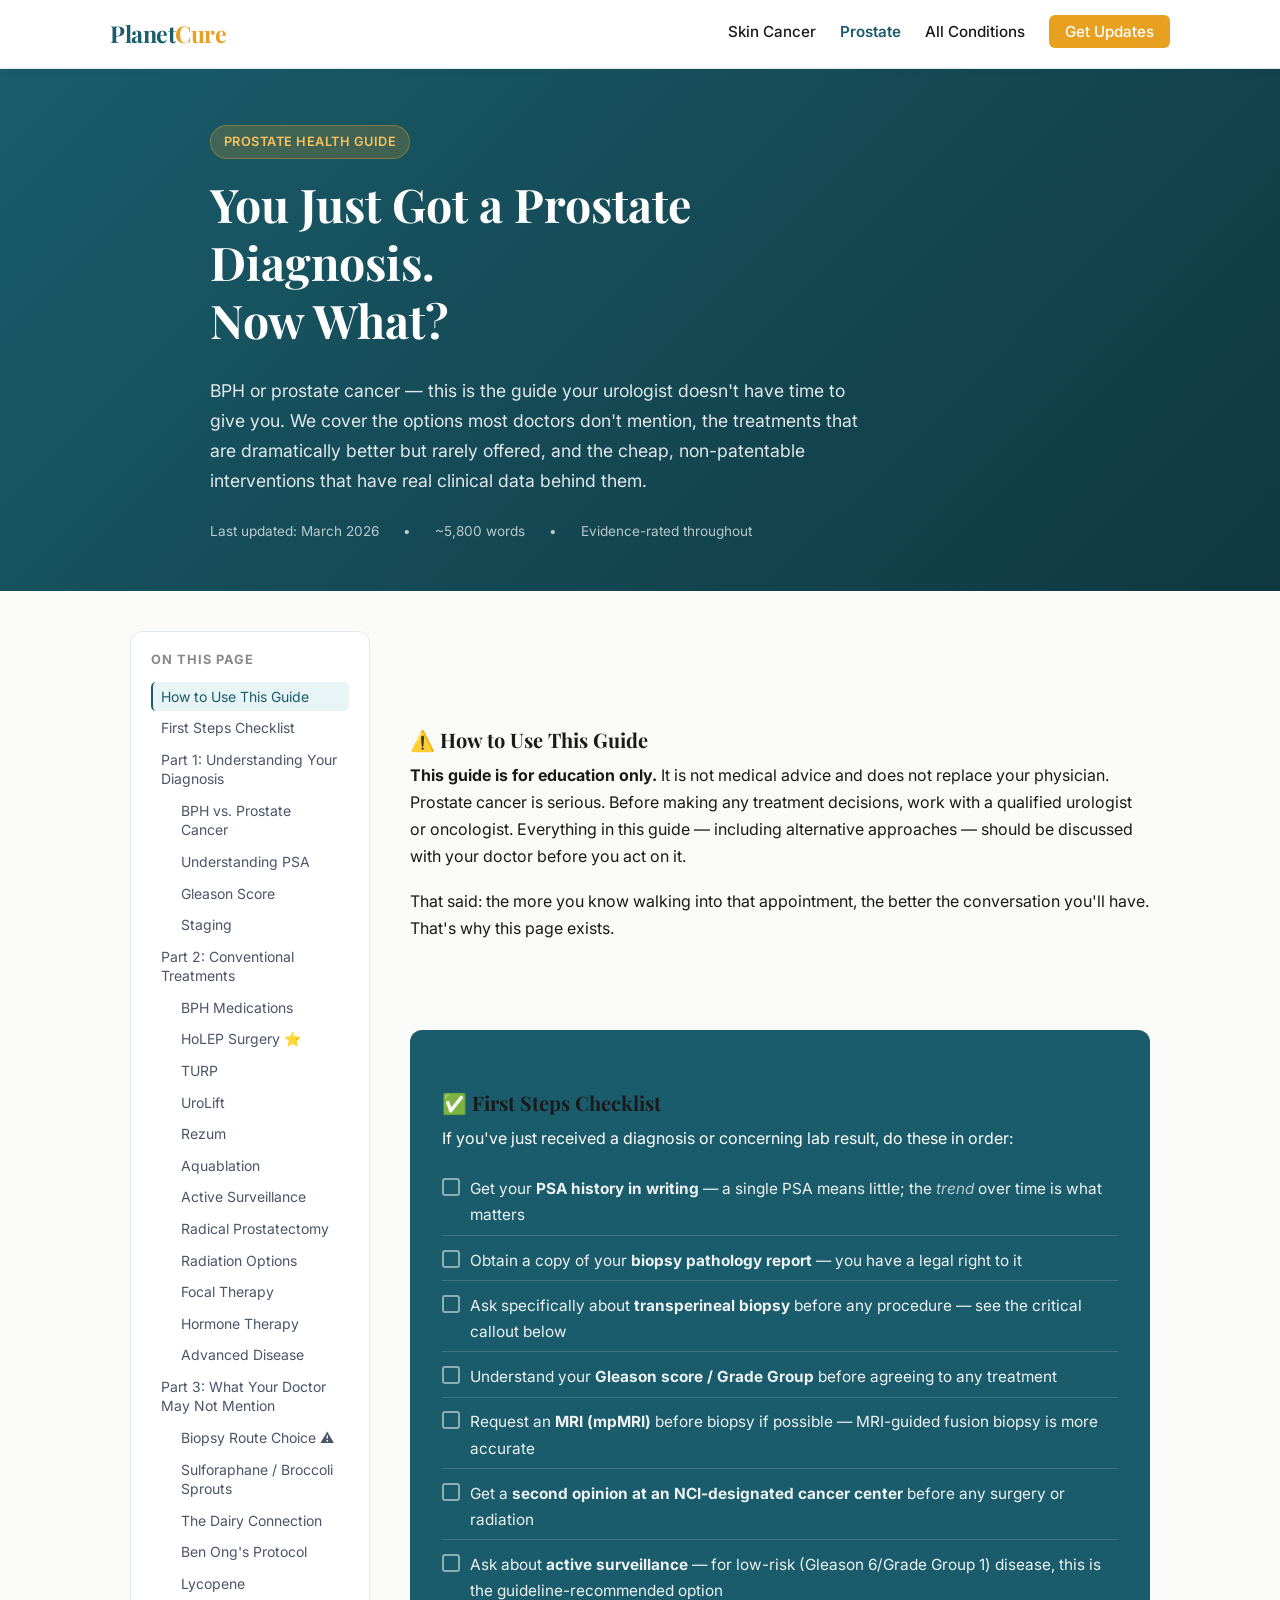
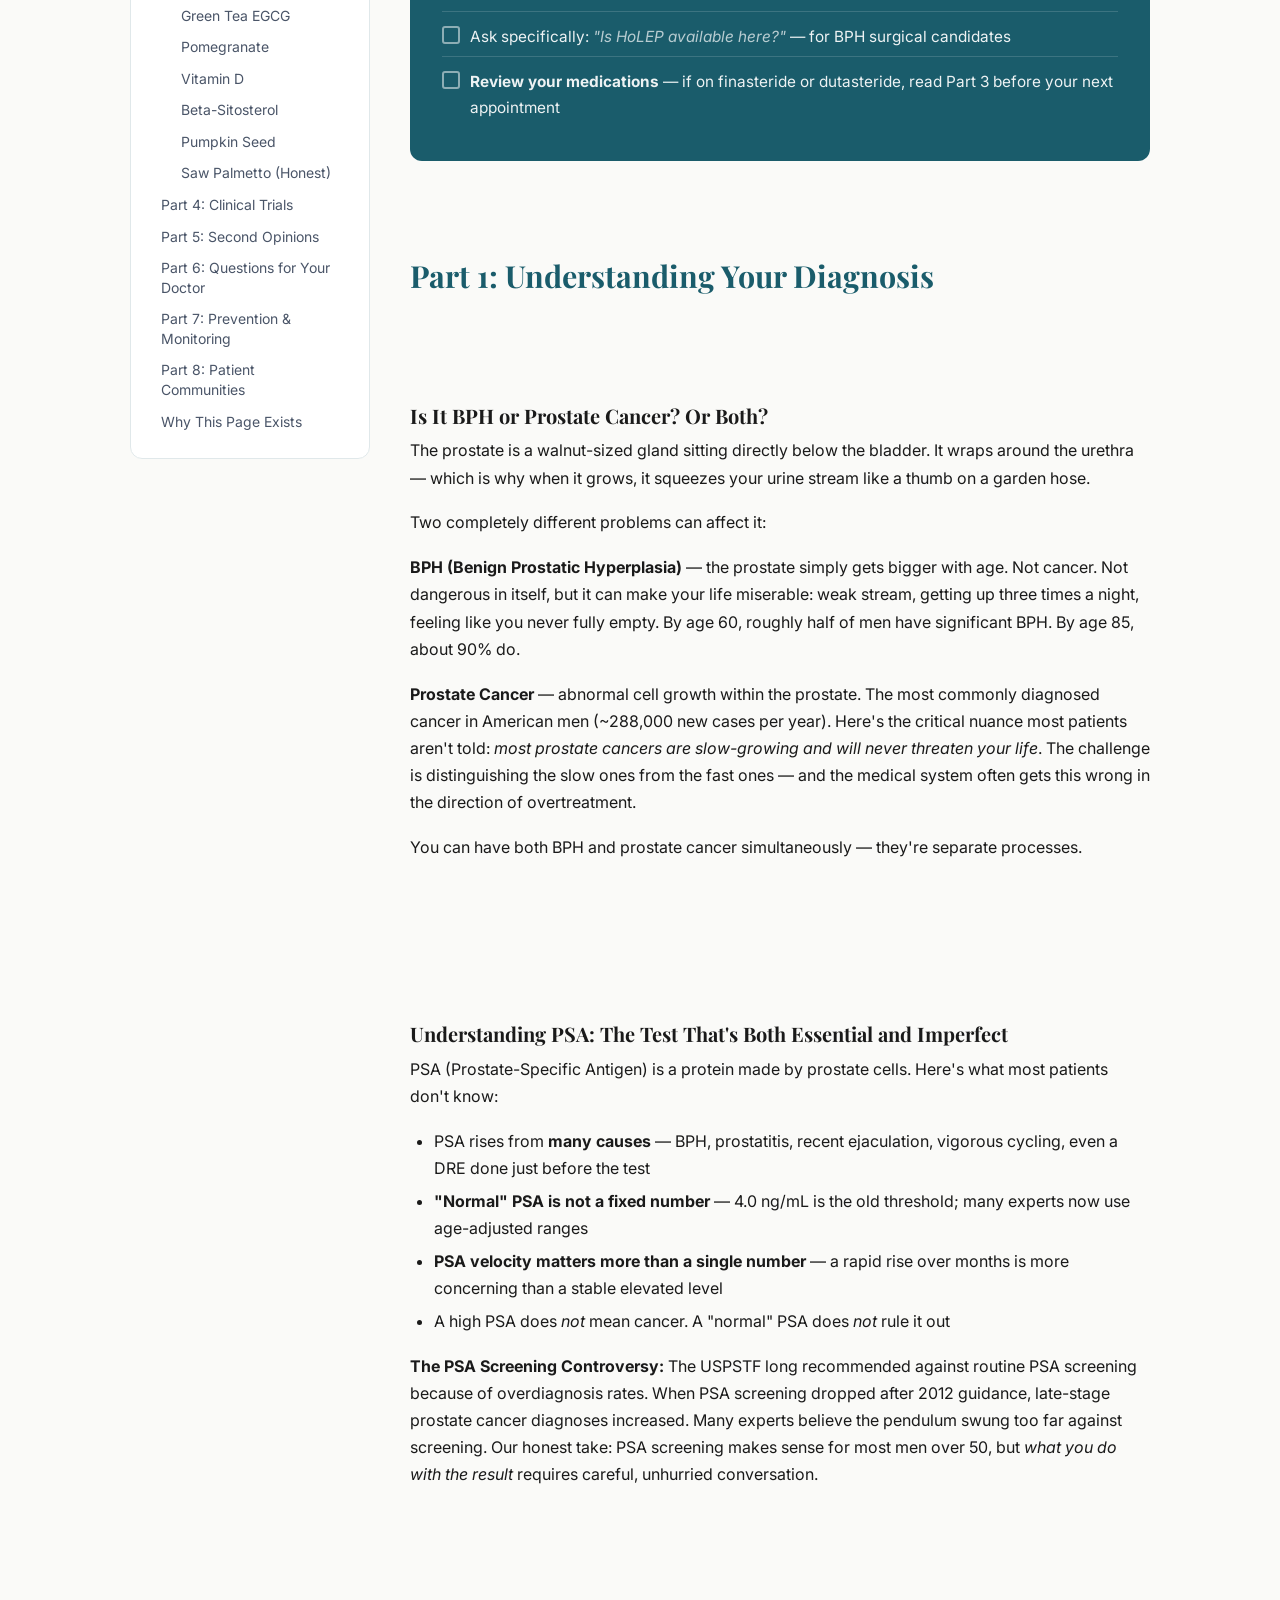
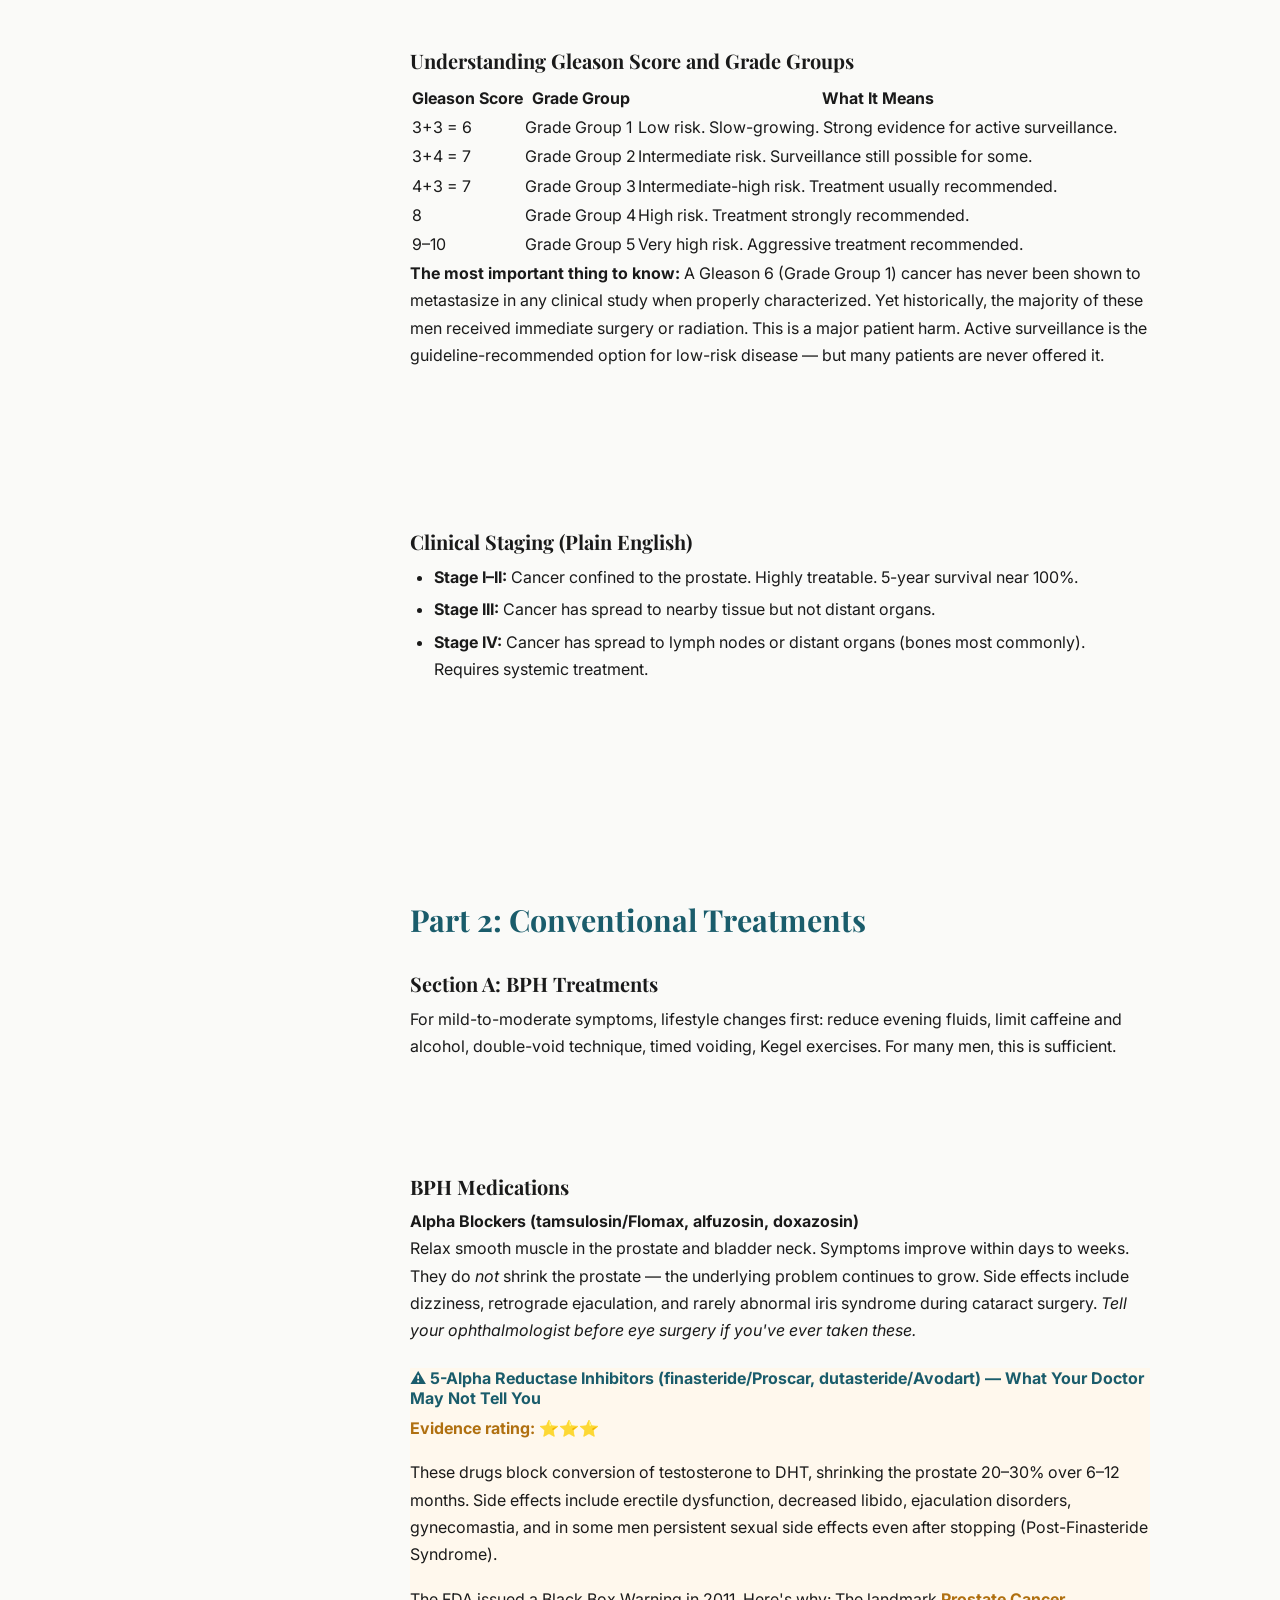
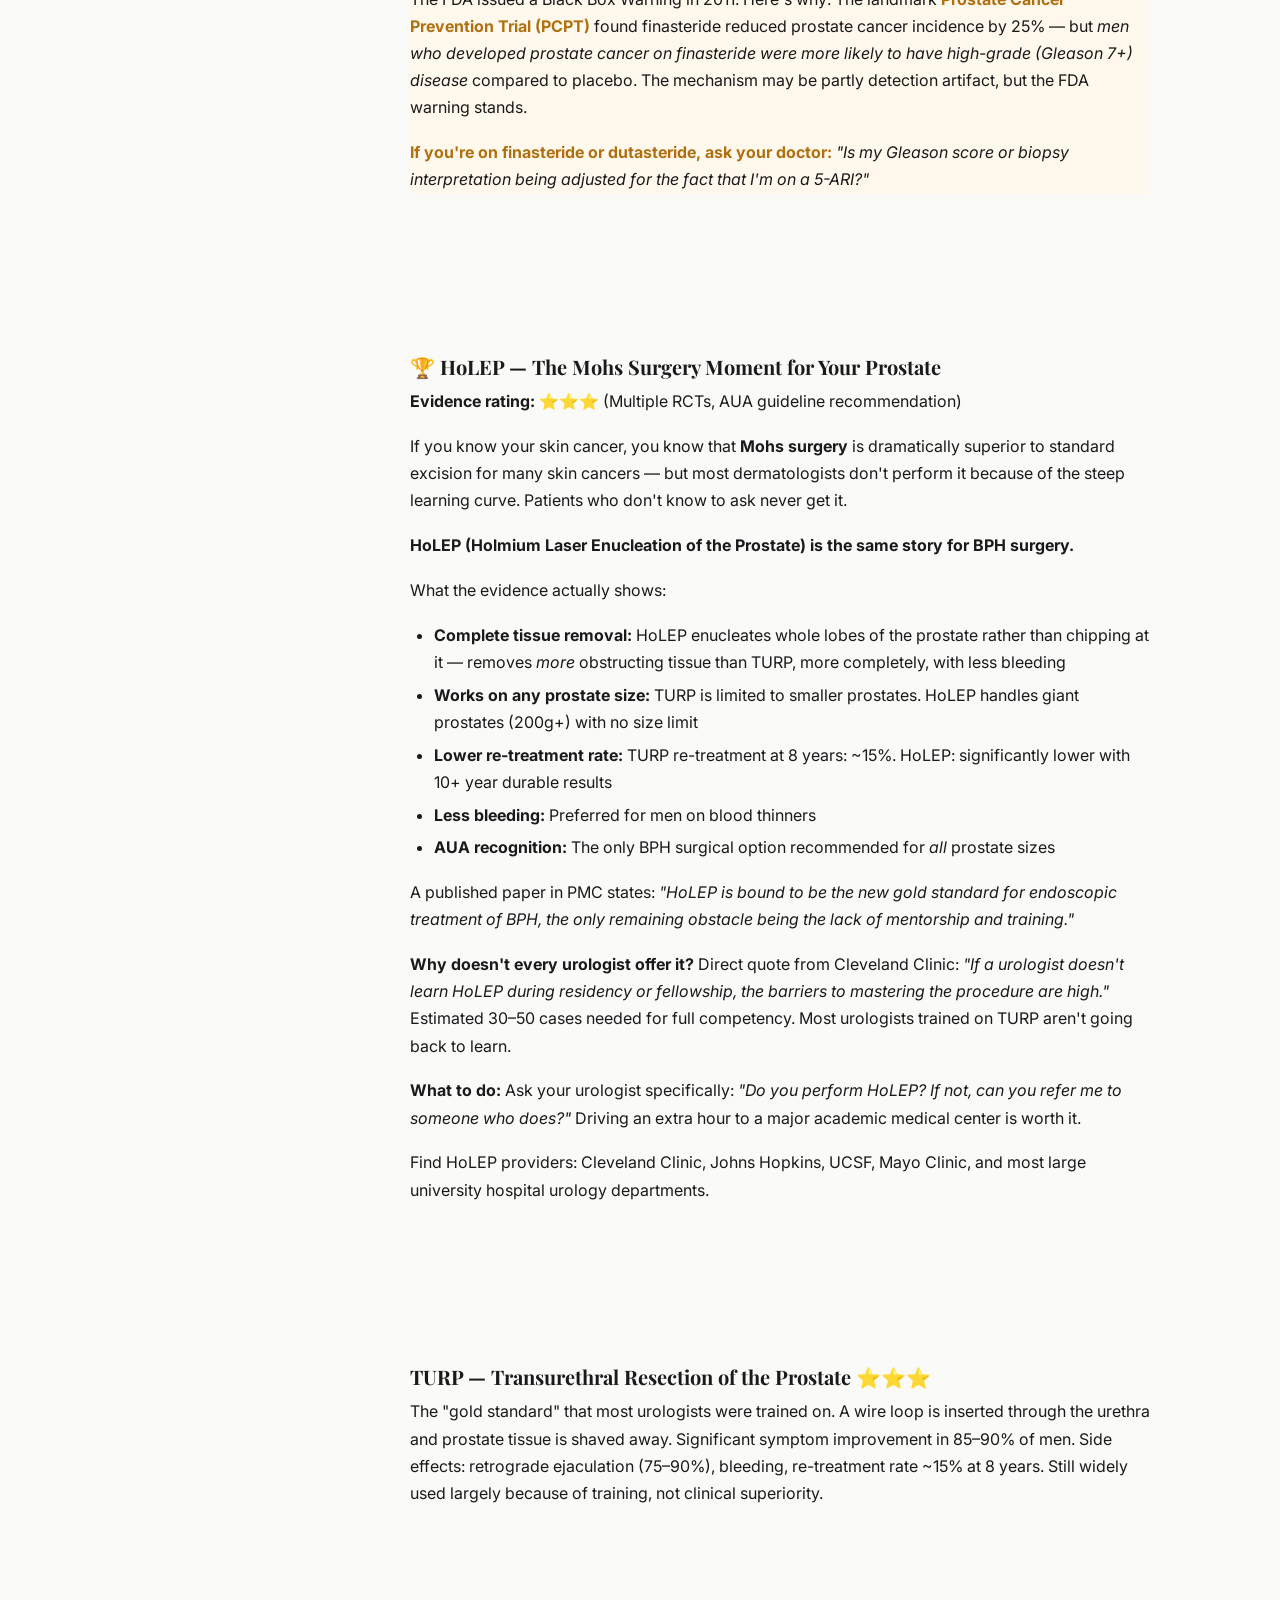
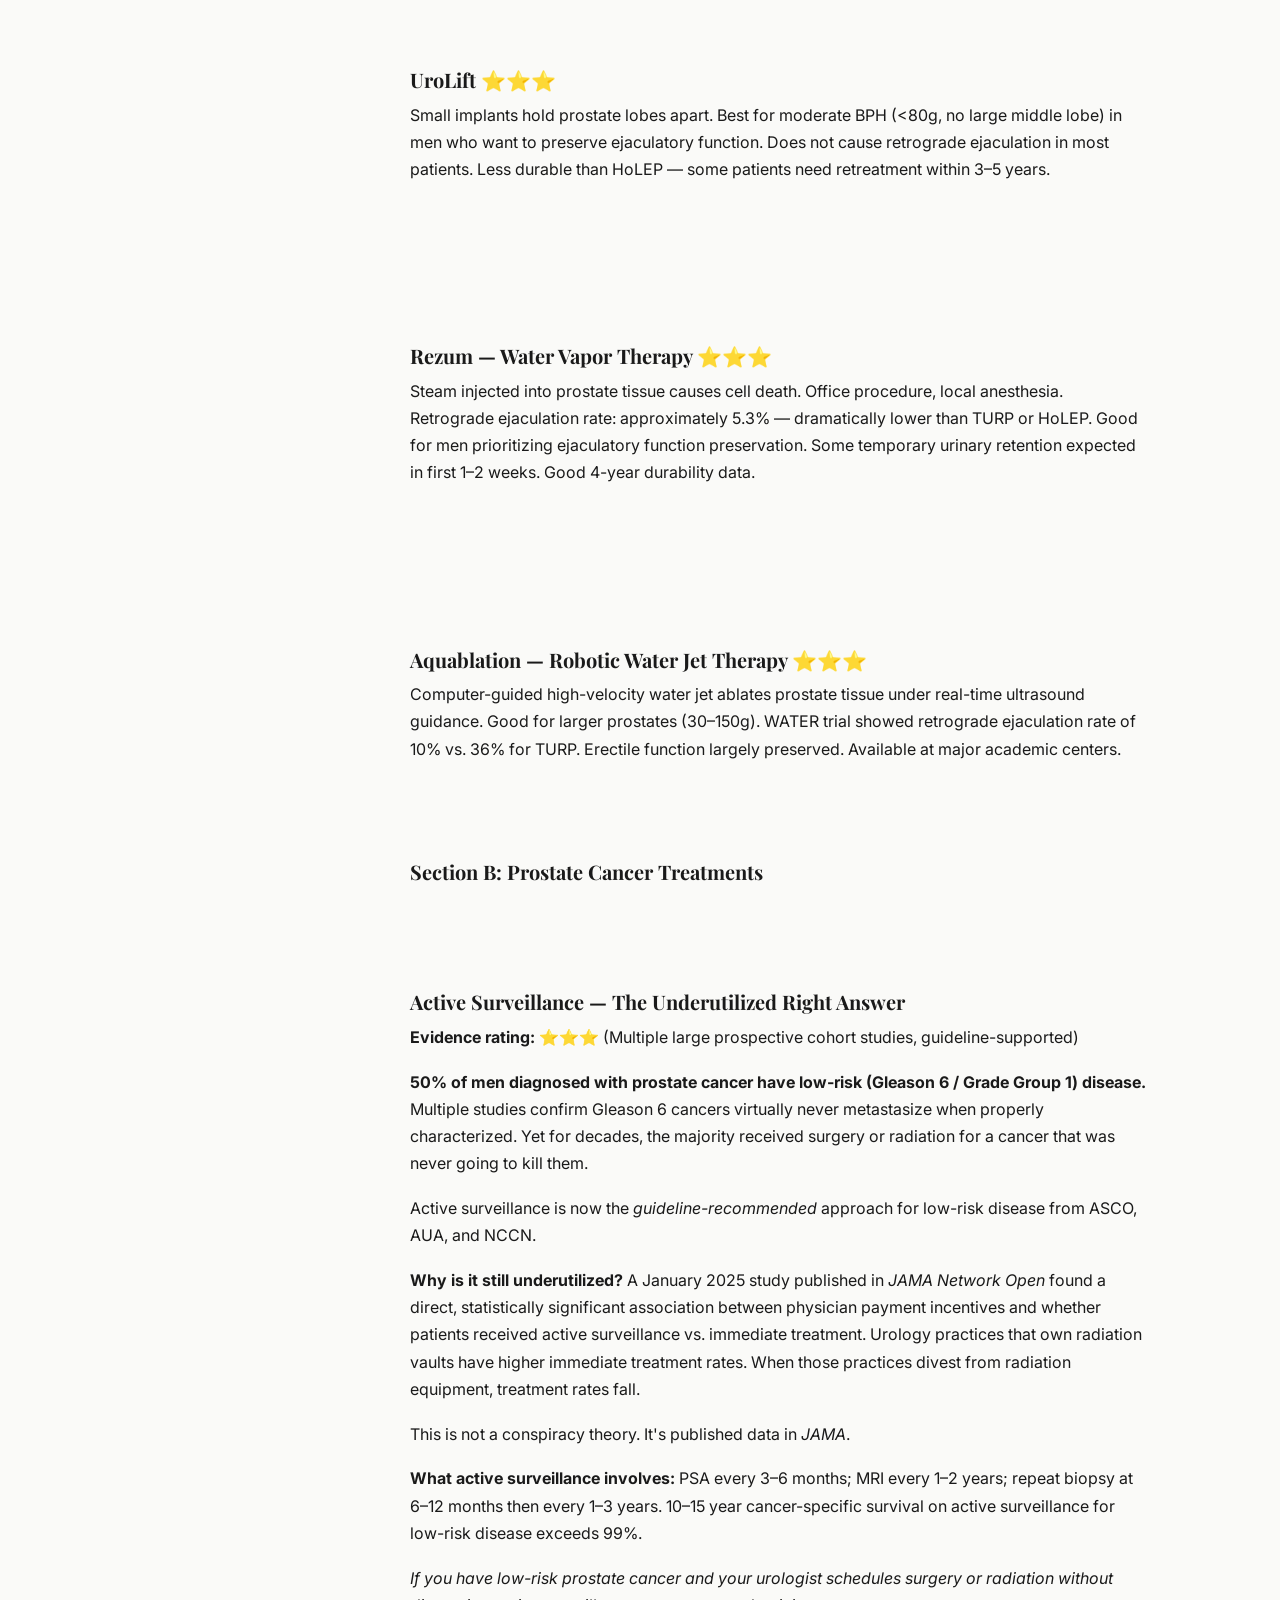
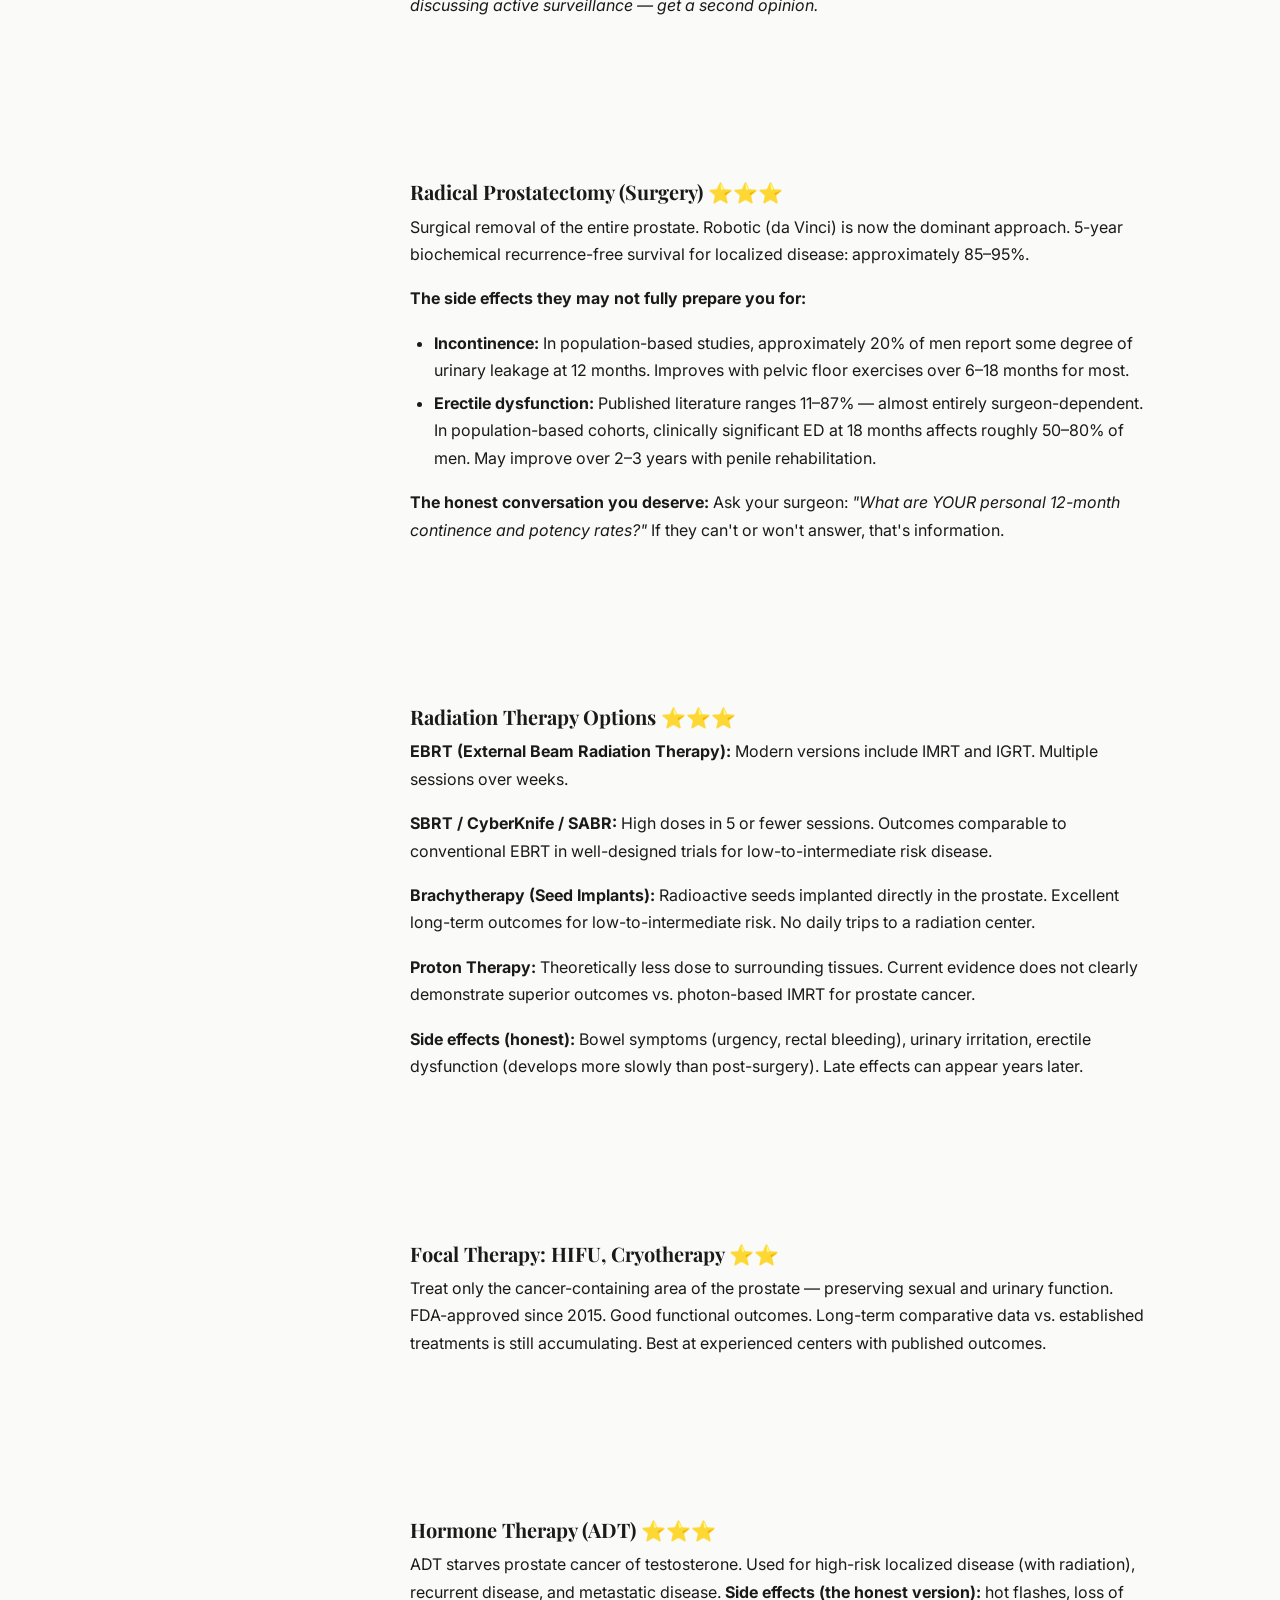
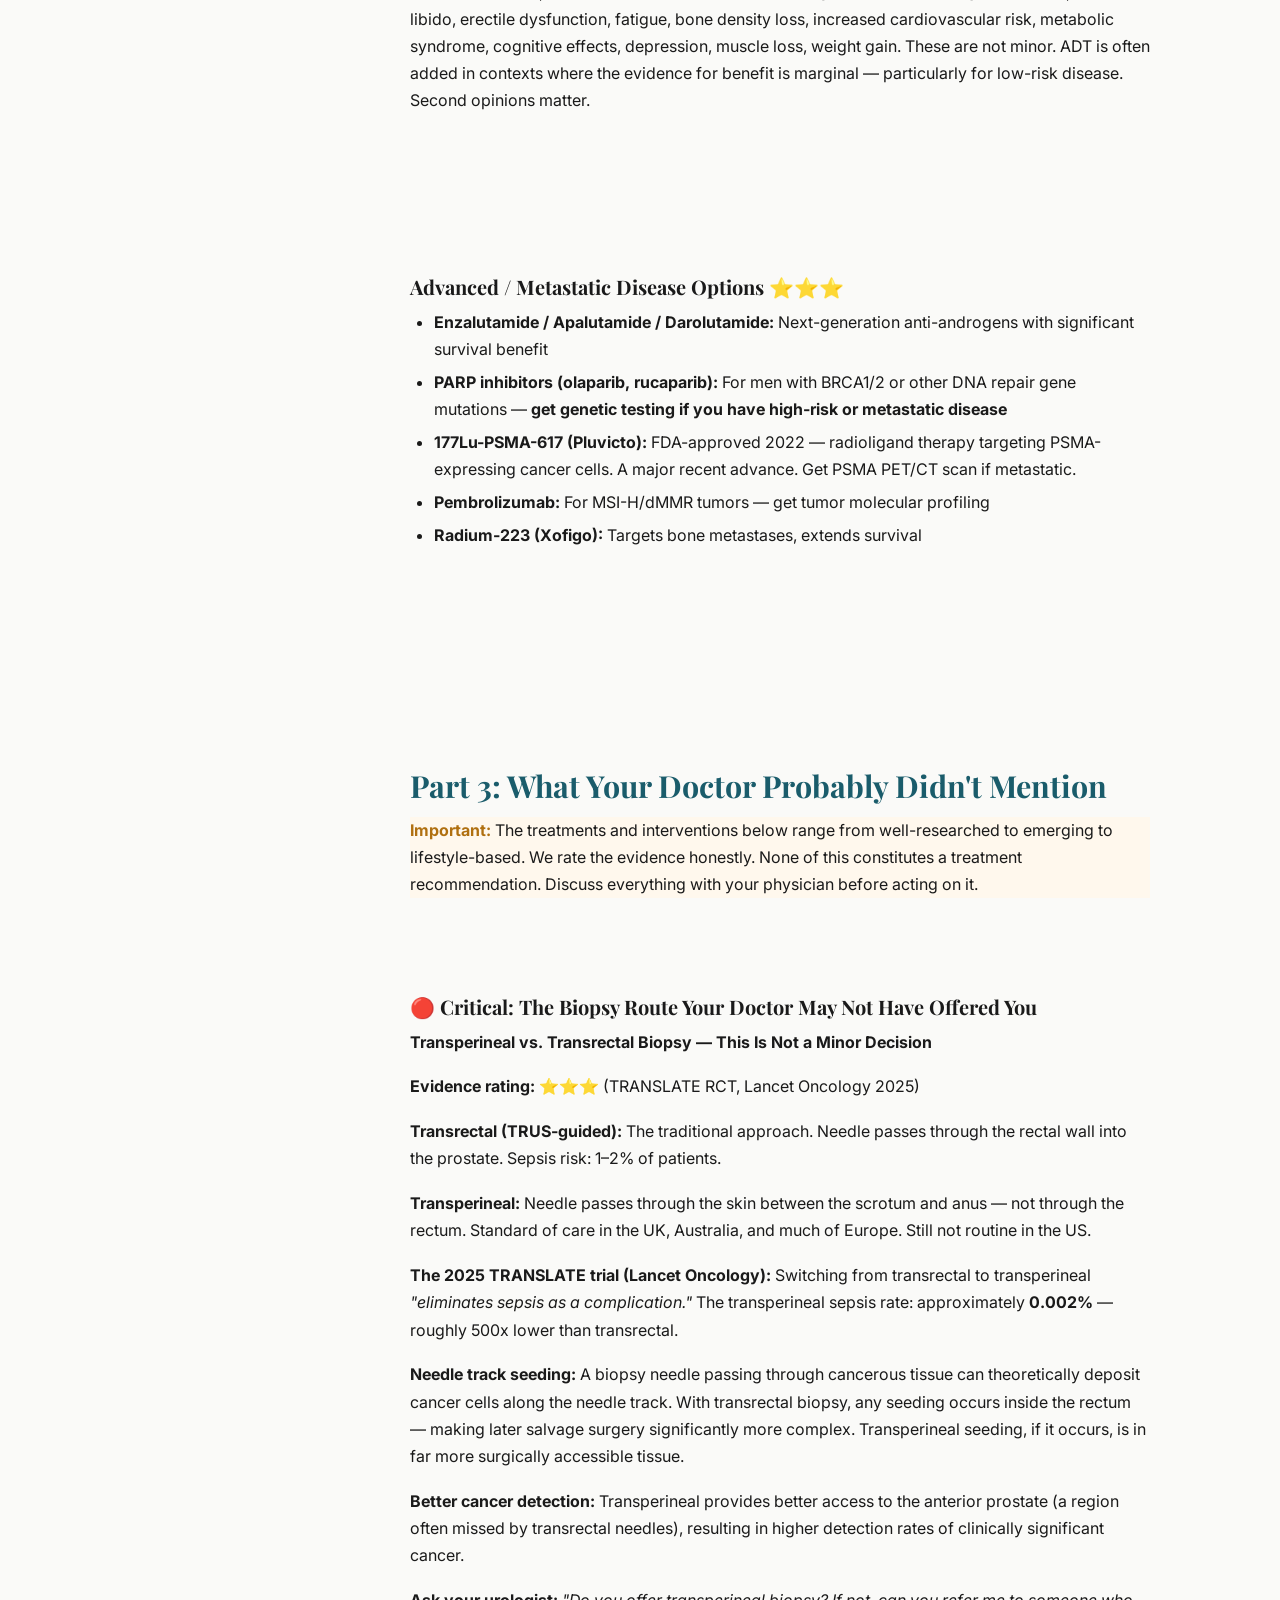
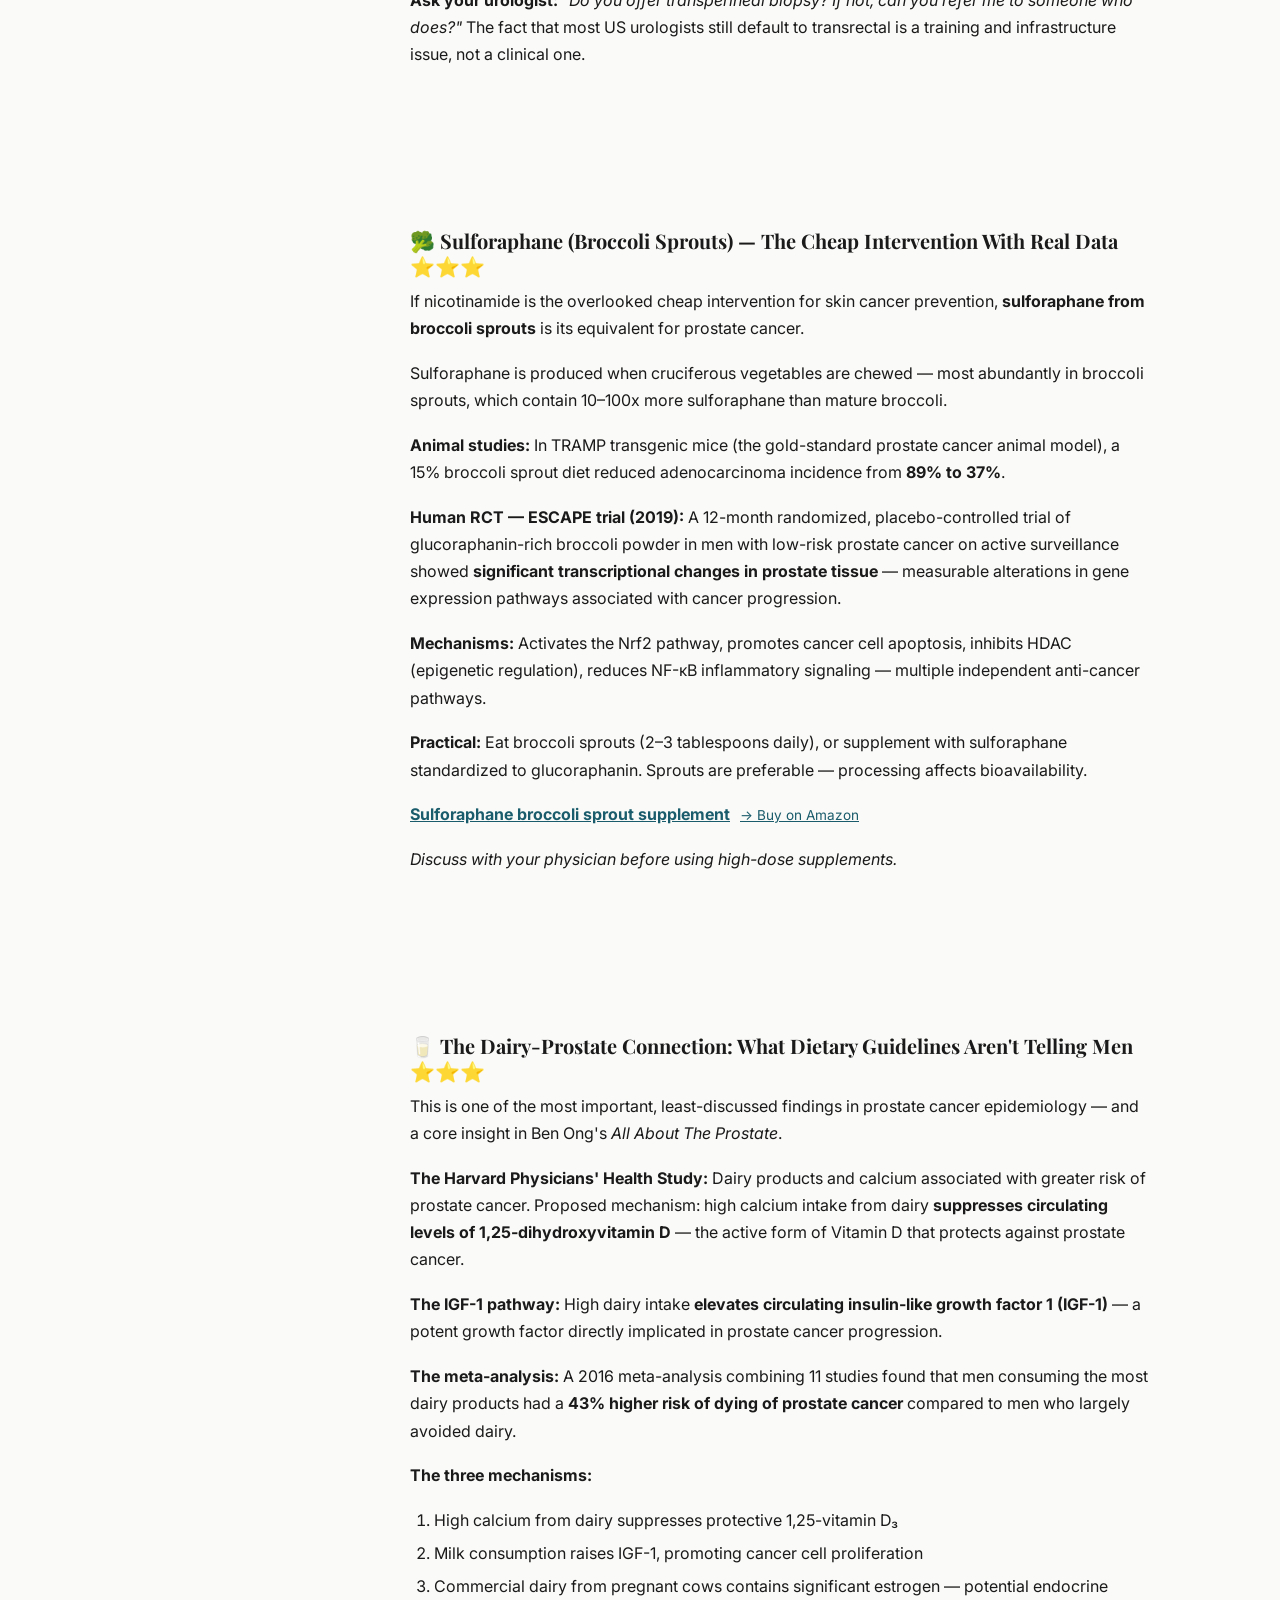
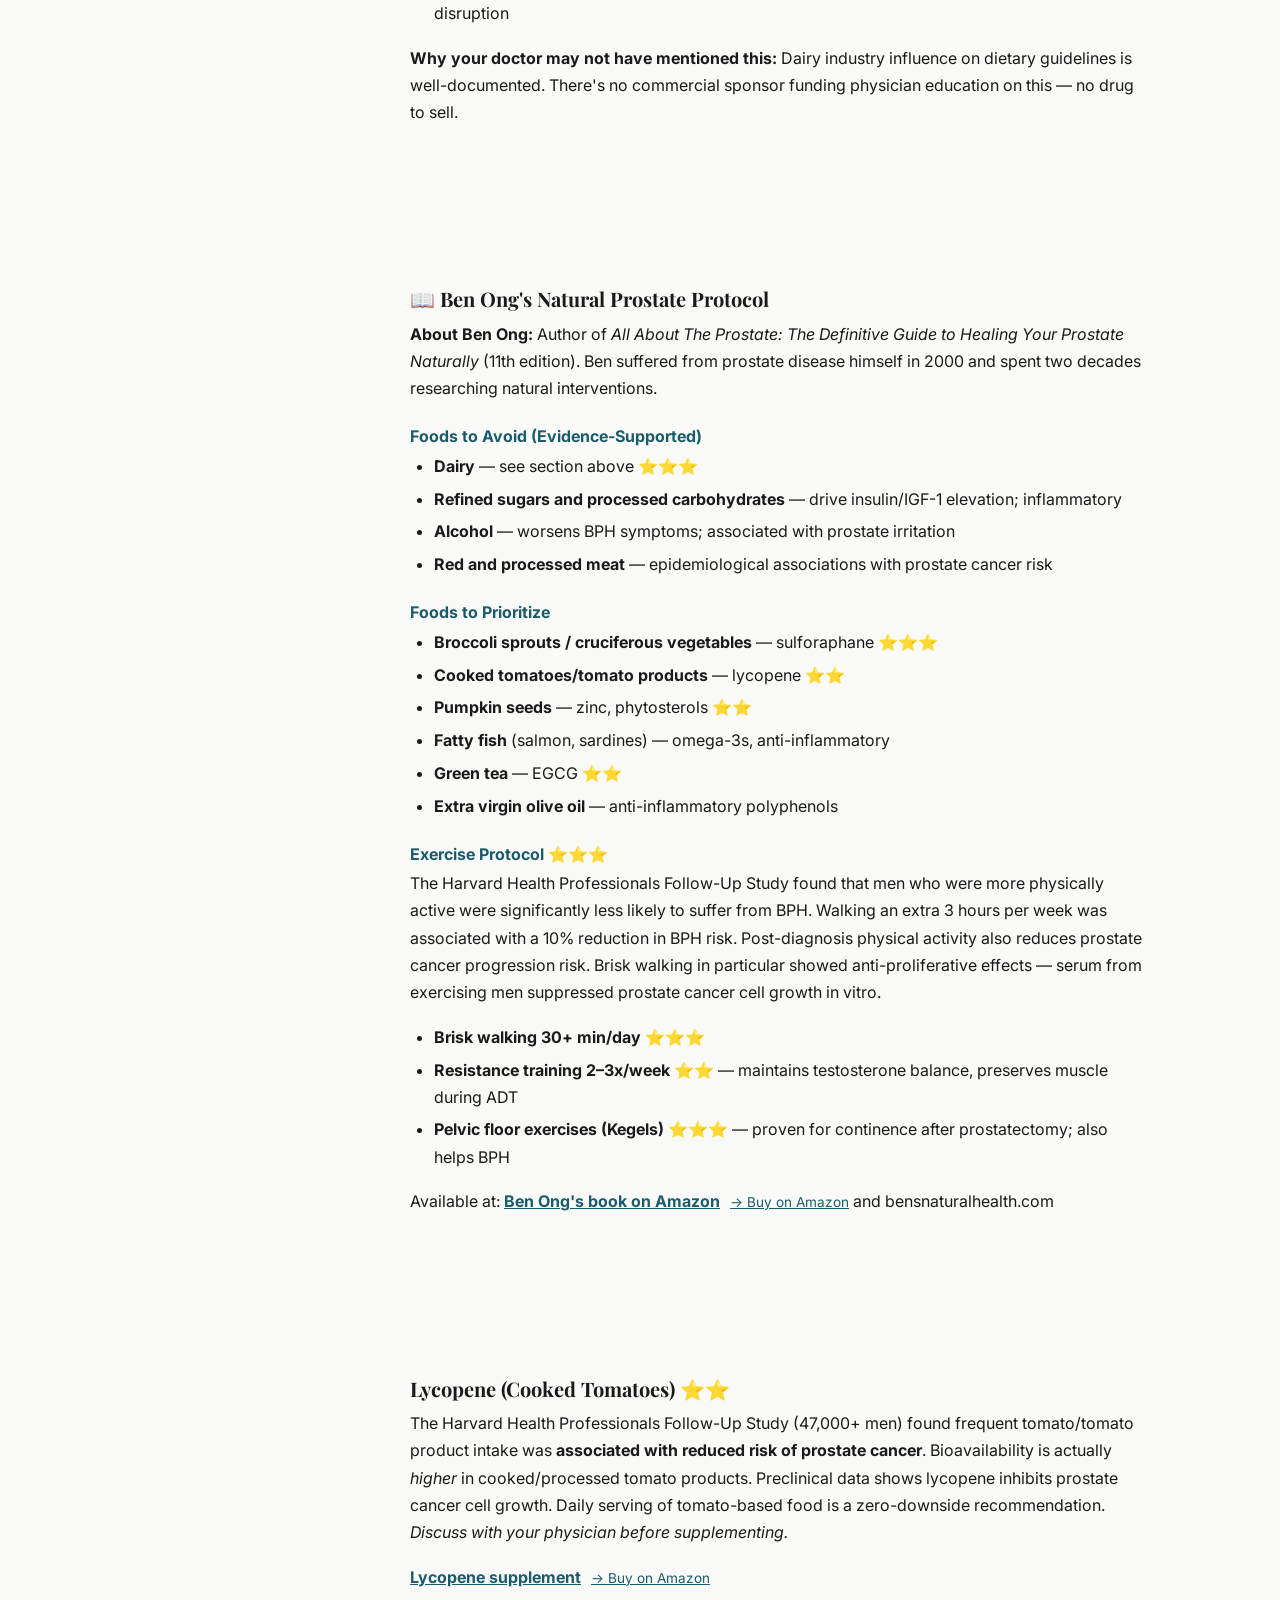
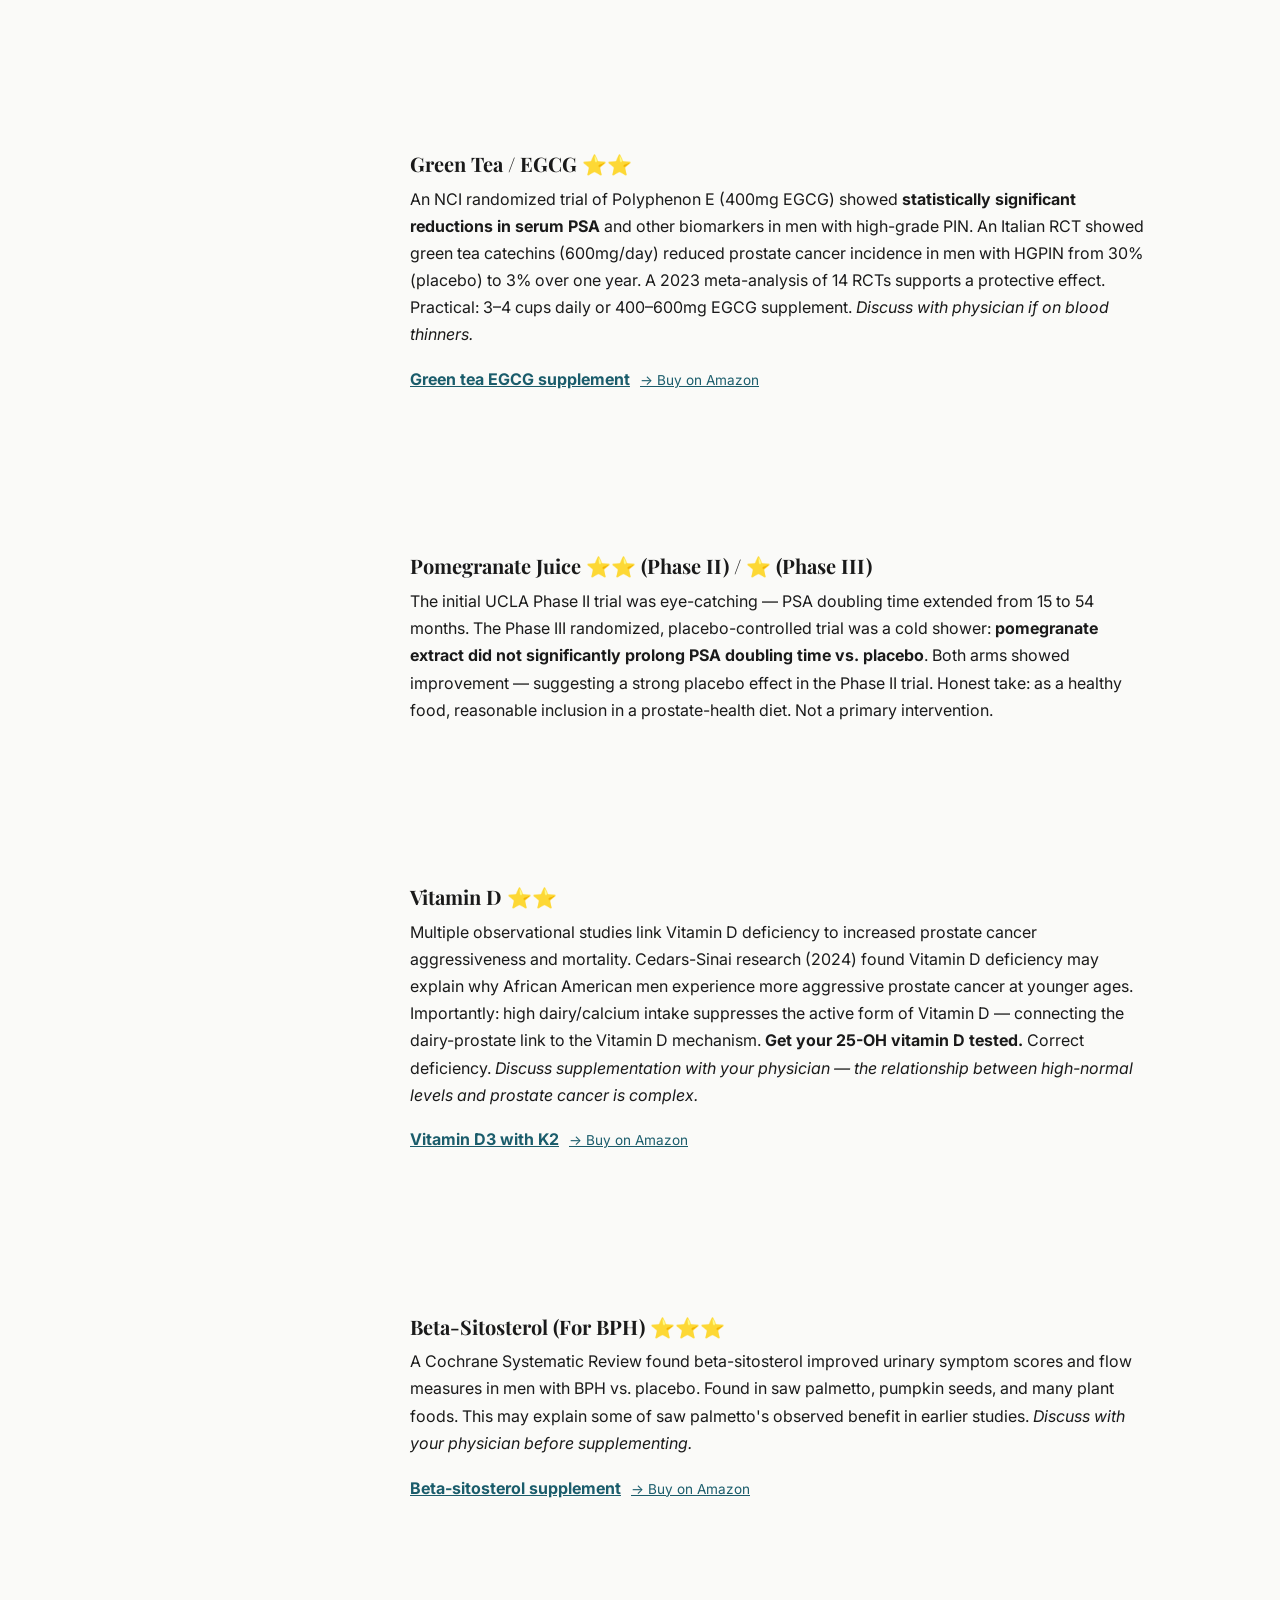
==== commit c46d22dd: "Fix: remove duplicate Melanoma card from homepage, fix prostate checklist styling" ====
--- a/prostate.html
+++ b/prostate.html
@@ -114,15 +114,15 @@
       <h3>✅ First Steps Checklist</h3>
       <p>If you've just received a diagnosis or concerning lab result, do these in order:</p>
       <ul class="checklist">
-        <li>Get your <strong>PSA history in writing</strong> — a single PSA means little; the <em>trend</em> over time is what matters</li>
-        <li>Obtain a copy of your <strong>biopsy pathology report</strong> (if applicable) — you have a legal right to it</li>
-        <li>Ask specifically about <strong>transperineal biopsy</strong> before any procedure — see the critical callout below</li>
-        <li>Understand your <strong>Gleason score / Grade Group</strong> before agreeing to any treatment</li>
-        <li>Request an <strong>MRI (mpMRI)</strong> before biopsy if possible — newer protocols use MRI-guided fusion biopsy for more accurate targeting</li>
-        <li>Get a <strong>second opinion at an NCI-designated cancer center</strong> before any surgery or radiation</li>
-        <li>Ask about <strong>active surveillance</strong> — if you have low-risk (Gleason 6/Grade Group 1) disease, this is a medically valid option most doctors underutilize</li>
-        <li>Ask specifically: <strong>"Is HoLEP available here?"</strong> (for BPH surgical candidates — see below)</li>
-        <li><strong>Review your medications</strong> — if you're on finasteride or dutasteride, read Part 3 before your next appointment</li>
+        <li><span class="checklist-box"></span><span>Get your <strong>PSA history in writing</strong> — a single PSA means little; the <em>trend</em> over time is what matters</span></li>
+        <li><span class="checklist-box"></span><span>Obtain a copy of your <strong>biopsy pathology report</strong> — you have a legal right to it</span></li>
+        <li><span class="checklist-box"></span><span>Ask specifically about <strong>transperineal biopsy</strong> before any procedure — see the critical callout below</span></li>
+        <li><span class="checklist-box"></span><span>Understand your <strong>Gleason score / Grade Group</strong> before agreeing to any treatment</span></li>
+        <li><span class="checklist-box"></span><span>Request an <strong>MRI (mpMRI)</strong> before biopsy if possible — MRI-guided fusion biopsy is more accurate</span></li>
+        <li><span class="checklist-box"></span><span>Get a <strong>second opinion at an NCI-designated cancer center</strong> before any surgery or radiation</span></li>
+        <li><span class="checklist-box"></span><span>Ask about <strong>active surveillance</strong> — for low-risk (Gleason 6/Grade Group 1) disease, this is the guideline-recommended option</span></li>
+        <li><span class="checklist-box"></span><span>Ask specifically: <em>"Is HoLEP available here?"</em> — for BPH surgical candidates</span></li>
+        <li><span class="checklist-box"></span><span><strong>Review your medications</strong> — if on finasteride or dutasteride, read Part 3 before your next appointment</span></li>
       </ul>
     </section>
 
@@ -333,7 +333,7 @@
         <p><strong>Human RCT — ESCAPE trial (2019):</strong> A 12-month randomized, placebo-controlled trial of glucoraphanin-rich broccoli powder in men with low-risk prostate cancer on active surveillance showed <strong>significant transcriptional changes in prostate tissue</strong> — measurable alterations in gene expression pathways associated with cancer progression.</p>
         <p><strong>Mechanisms:</strong> Activates the Nrf2 pathway, promotes cancer cell apoptosis, inhibits HDAC (epigenetic regulation), reduces NF-κB inflammatory signaling — multiple independent anti-cancer pathways.</p>
         <p><strong>Practical:</strong> Eat broccoli sprouts (2–3 tablespoons daily), or supplement with sulforaphane standardized to glucoraphanin. Sprouts are preferable — processing affects bioavailability.</p>
-        <p><a href="https://www.amazon.com/s?k=sulforaphane+broccoli+sprout+supplement&tag=PLACEHOLDER" target="_blank" rel="noopener noreferrer"><strong>Sulforaphane broccoli sprout supplement</strong></a> <a href="https://www.amazon.com/s?k=sulforaphane+broccoli+sprout+supplement&tag=PLACEHOLDER" target="_blank" rel="noopener noreferrer" class="affiliate-link">→ Buy on Amazon</a></p>
+        <p><a href="https://www.amazon.com/s?k=sulforaphane+broccoli+sprout+supplement&tag=govexchange-20" target="_blank" rel="noopener noreferrer"><strong>Sulforaphane broccoli sprout supplement</strong></a> <a href="https://www.amazon.com/s?k=sulforaphane+broccoli+sprout+supplement&tag=govexchange-20" target="_blank" rel="noopener noreferrer" class="affiliate-link">→ Buy on Amazon</a></p>
         <p><em>Discuss with your physician before using high-dose supplements.</em></p>
       </section>
 
@@ -383,19 +383,19 @@
           <li><strong>Resistance training 2–3x/week</strong> ⭐⭐ — maintains testosterone balance, preserves muscle during ADT</li>
           <li><strong>Pelvic floor exercises (Kegels)</strong> ⭐⭐⭐ — proven for continence after prostatectomy; also helps BPH</li>
         </ul>
-        <p>Available at: <a href="https://www.amazon.com/s?k=all+about+the+prostate+ben+ong&tag=PLACEHOLDER" target="_blank" rel="noopener noreferrer"><strong>Ben Ong's book on Amazon</strong></a> <a href="https://www.amazon.com/s?k=all+about+the+prostate+ben+ong&tag=PLACEHOLDER" target="_blank" rel="noopener noreferrer" class="affiliate-link">→ Buy on Amazon</a> and bensnaturalhealth.com</p>
+        <p>Available at: <a href="https://www.amazon.com/s?k=all+about+the+prostate+ben+ong&tag=govexchange-20" target="_blank" rel="noopener noreferrer"><strong>Ben Ong's book on Amazon</strong></a> <a href="https://www.amazon.com/s?k=all+about+the+prostate+ben+ong&tag=govexchange-20" target="_blank" rel="noopener noreferrer" class="affiliate-link">→ Buy on Amazon</a> and bensnaturalhealth.com</p>
       </section>
 
       <section id="lycopene">
         <h3>Lycopene (Cooked Tomatoes) <span class="evidence-stars">⭐⭐</span></h3>
         <p>The Harvard Health Professionals Follow-Up Study (47,000+ men) found frequent tomato/tomato product intake was <strong>associated with reduced risk of prostate cancer</strong>. Bioavailability is actually <em>higher</em> in cooked/processed tomato products. Preclinical data shows lycopene inhibits prostate cancer cell growth. Daily serving of tomato-based food is a zero-downside recommendation. <em>Discuss with your physician before supplementing.</em></p>
-        <p><a href="https://www.amazon.com/s?k=lycopene+supplement&tag=PLACEHOLDER" target="_blank" rel="noopener noreferrer"><strong>Lycopene supplement</strong></a> <a href="https://www.amazon.com/s?k=lycopene+supplement&tag=PLACEHOLDER" target="_blank" rel="noopener noreferrer" class="affiliate-link">→ Buy on Amazon</a></p>
+        <p><a href="https://www.amazon.com/s?k=lycopene+supplement&tag=govexchange-20" target="_blank" rel="noopener noreferrer"><strong>Lycopene supplement</strong></a> <a href="https://www.amazon.com/s?k=lycopene+supplement&tag=govexchange-20" target="_blank" rel="noopener noreferrer" class="affiliate-link">→ Buy on Amazon</a></p>
       </section>
 
       <section id="green-tea">
         <h3>Green Tea / EGCG <span class="evidence-stars">⭐⭐</span></h3>
         <p>An NCI randomized trial of Polyphenon E (400mg EGCG) showed <strong>statistically significant reductions in serum PSA</strong> and other biomarkers in men with high-grade PIN. An Italian RCT showed green tea catechins (600mg/day) reduced prostate cancer incidence in men with HGPIN from 30% (placebo) to 3% over one year. A 2023 meta-analysis of 14 RCTs supports a protective effect. Practical: 3–4 cups daily or 400–600mg EGCG supplement. <em>Discuss with physician if on blood thinners.</em></p>
-        <p><a href="https://www.amazon.com/s?k=egcg+green+tea+extract&tag=PLACEHOLDER" target="_blank" rel="noopener noreferrer"><strong>Green tea EGCG supplement</strong></a> <a href="https://www.amazon.com/s?k=egcg+green+tea+extract&tag=PLACEHOLDER" target="_blank" rel="noopener noreferrer" class="affiliate-link">→ Buy on Amazon</a></p>
+        <p><a href="https://www.amazon.com/s?k=egcg+green+tea+extract&tag=govexchange-20" target="_blank" rel="noopener noreferrer"><strong>Green tea EGCG supplement</strong></a> <a href="https://www.amazon.com/s?k=egcg+green+tea+extract&tag=govexchange-20" target="_blank" rel="noopener noreferrer" class="affiliate-link">→ Buy on Amazon</a></p>
       </section>
 
       <section id="pomegranate">
@@ -406,19 +406,19 @@
       <section id="vitamin-d">
         <h3>Vitamin D <span class="evidence-stars">⭐⭐</span></h3>
         <p>Multiple observational studies link Vitamin D deficiency to increased prostate cancer aggressiveness and mortality. Cedars-Sinai research (2024) found Vitamin D deficiency may explain why African American men experience more aggressive prostate cancer at younger ages. Importantly: high dairy/calcium intake suppresses the active form of Vitamin D — connecting the dairy-prostate link to the Vitamin D mechanism. <strong>Get your 25-OH vitamin D tested.</strong> Correct deficiency. <em>Discuss supplementation with your physician — the relationship between high-normal levels and prostate cancer is complex.</em></p>
-        <p><a href="https://www.amazon.com/s?k=vitamin+d3+k2+supplement&tag=PLACEHOLDER" target="_blank" rel="noopener noreferrer"><strong>Vitamin D3 with K2</strong></a> <a href="https://www.amazon.com/s?k=vitamin+d3+k2+supplement&tag=PLACEHOLDER" target="_blank" rel="noopener noreferrer" class="affiliate-link">→ Buy on Amazon</a></p>
+        <p><a href="https://www.amazon.com/s?k=vitamin+d3+k2+supplement&tag=govexchange-20" target="_blank" rel="noopener noreferrer"><strong>Vitamin D3 with K2</strong></a> <a href="https://www.amazon.com/s?k=vitamin+d3+k2+supplement&tag=govexchange-20" target="_blank" rel="noopener noreferrer" class="affiliate-link">→ Buy on Amazon</a></p>
       </section>
 
       <section id="beta-sitosterol">
         <h3>Beta-Sitosterol (For BPH) <span class="evidence-stars">⭐⭐⭐</span></h3>
         <p>A Cochrane Systematic Review found beta-sitosterol improved urinary symptom scores and flow measures in men with BPH vs. placebo. Found in saw palmetto, pumpkin seeds, and many plant foods. This may explain some of saw palmetto's observed benefit in earlier studies. <em>Discuss with your physician before supplementing.</em></p>
-        <p><a href="https://www.amazon.com/s?k=beta+sitosterol+supplement&tag=PLACEHOLDER" target="_blank" rel="noopener noreferrer"><strong>Beta-sitosterol supplement</strong></a> <a href="https://www.amazon.com/s?k=beta+sitosterol+supplement&tag=PLACEHOLDER" target="_blank" rel="noopener noreferrer" class="affiliate-link">→ Buy on Amazon</a></p>
+        <p><a href="https://www.amazon.com/s?k=beta+sitosterol+supplement&tag=govexchange-20" target="_blank" rel="noopener noreferrer"><strong>Beta-sitosterol supplement</strong></a> <a href="https://www.amazon.com/s?k=beta+sitosterol+supplement&tag=govexchange-20" target="_blank" rel="noopener noreferrer" class="affiliate-link">→ Buy on Amazon</a></p>
       </section>
 
       <section id="pumpkin-seed">
         <h3>Pumpkin Seed / Oil (For BPH) <span class="evidence-stars">⭐⭐</span></h3>
         <p>The 2014 GRANU trial — a 1-year, randomized, placebo-controlled study — found 12 months of pumpkin seed treatment led to <strong>clinically relevant reduction in IPSS</strong> vs. placebo. A second RCT compared pumpkin seed oil against tamsulosin (Flomax) and found clinically meaningful improvement. Rich in zinc, phytosterols, and anti-inflammatory compounds. <em>Discuss with your physician before supplementing.</em></p>
-        <p><a href="https://www.amazon.com/s?k=pumpkin+seed+oil+prostate&tag=PLACEHOLDER" target="_blank" rel="noopener noreferrer"><strong>Pumpkin seed oil supplement</strong></a> <a href="https://www.amazon.com/s?k=pumpkin+seed+oil+prostate&tag=PLACEHOLDER" target="_blank" rel="noopener noreferrer" class="affiliate-link">→ Buy on Amazon</a></p>
+        <p><a href="https://www.amazon.com/s?k=pumpkin+seed+oil+prostate&tag=govexchange-20" target="_blank" rel="noopener noreferrer"><strong>Pumpkin seed oil supplement</strong></a> <a href="https://www.amazon.com/s?k=pumpkin+seed+oil+prostate&tag=govexchange-20" target="_blank" rel="noopener noreferrer" class="affiliate-link">→ Buy on Amazon</a></p>
       </section>
 
       <section id="saw-palmetto">
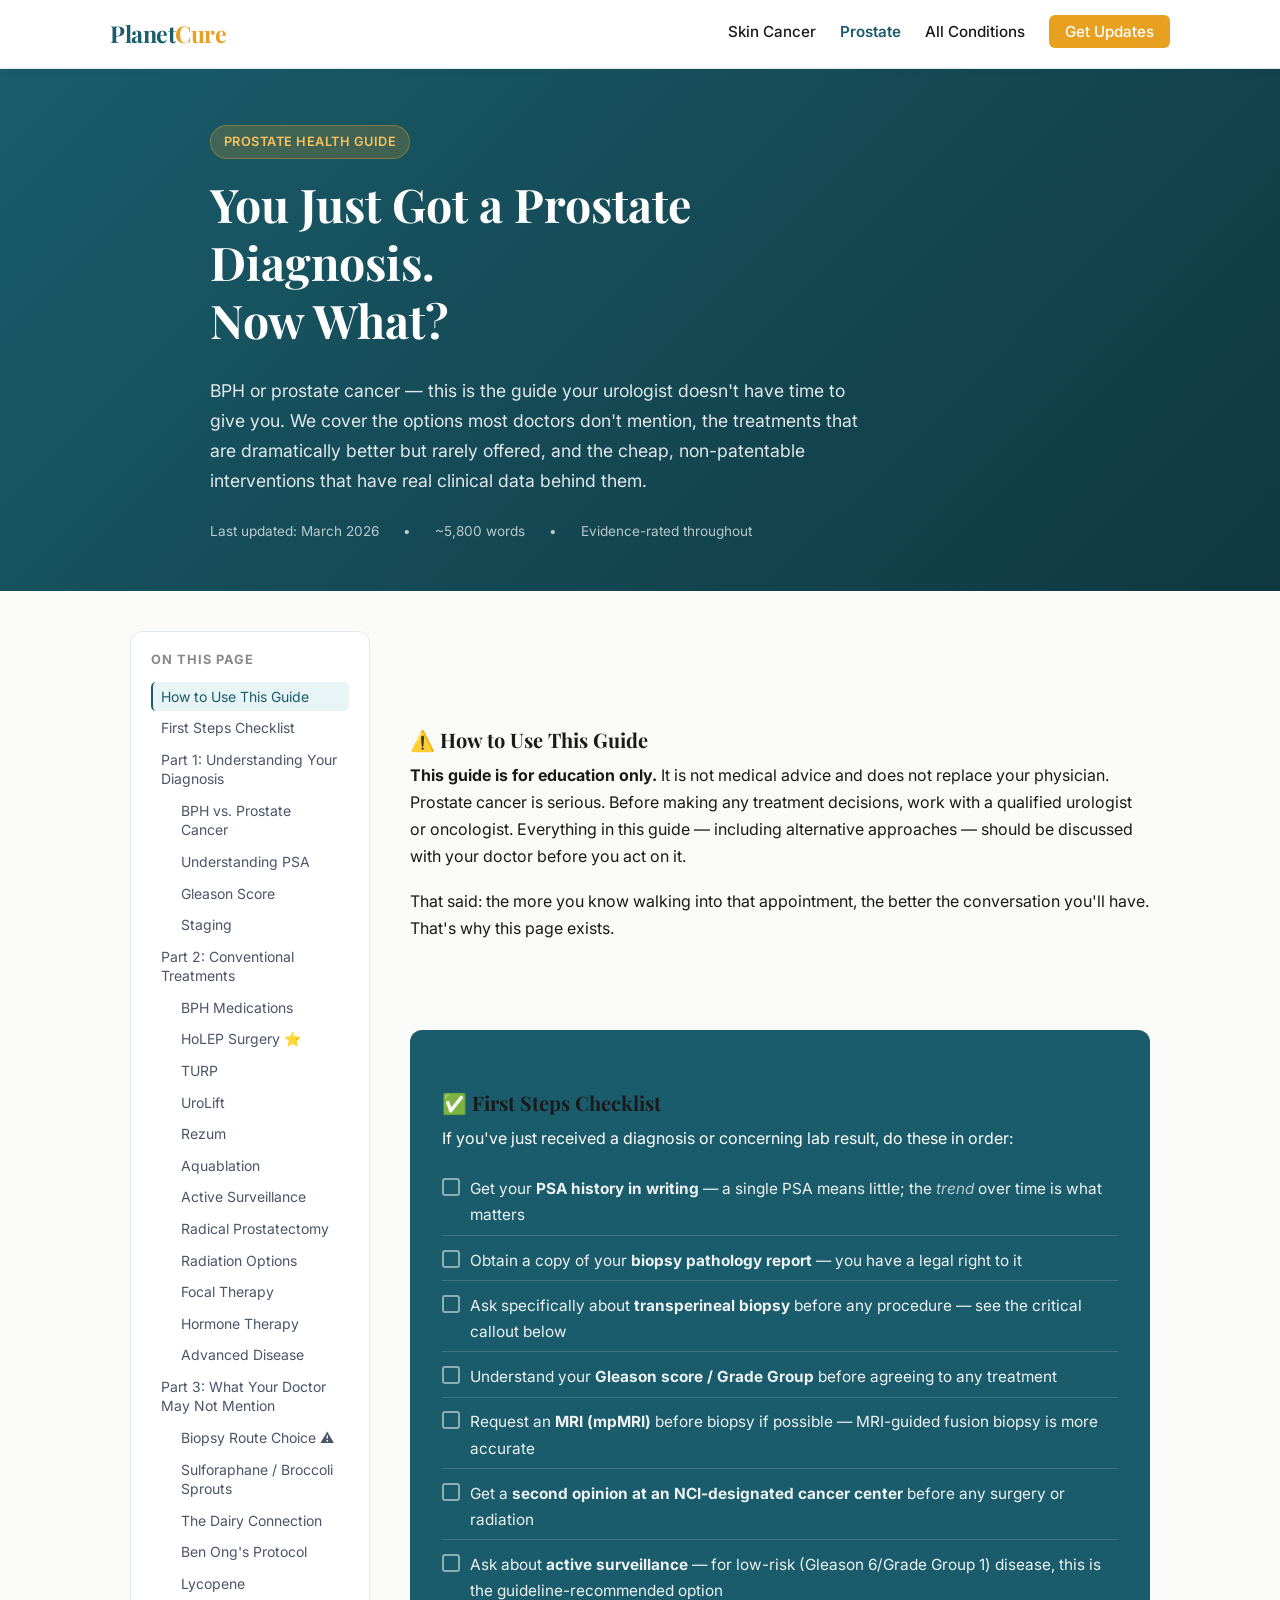
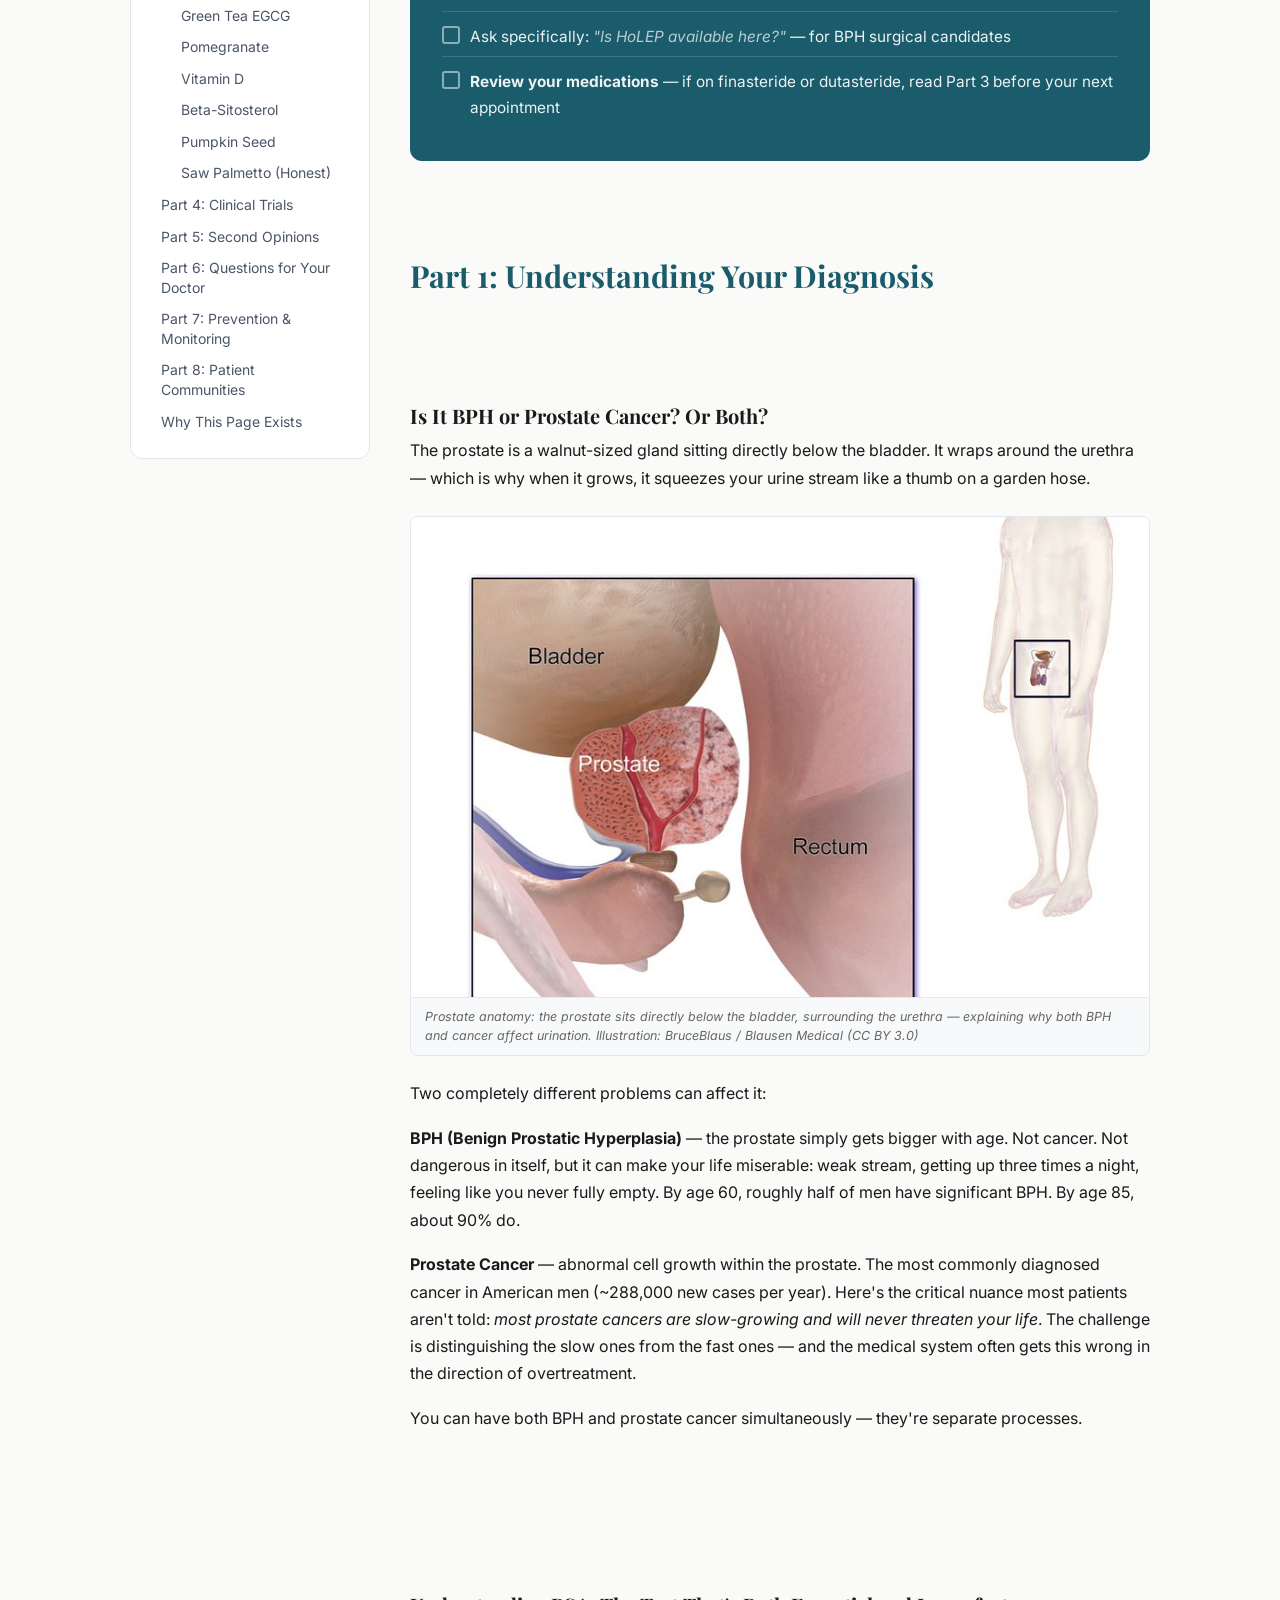
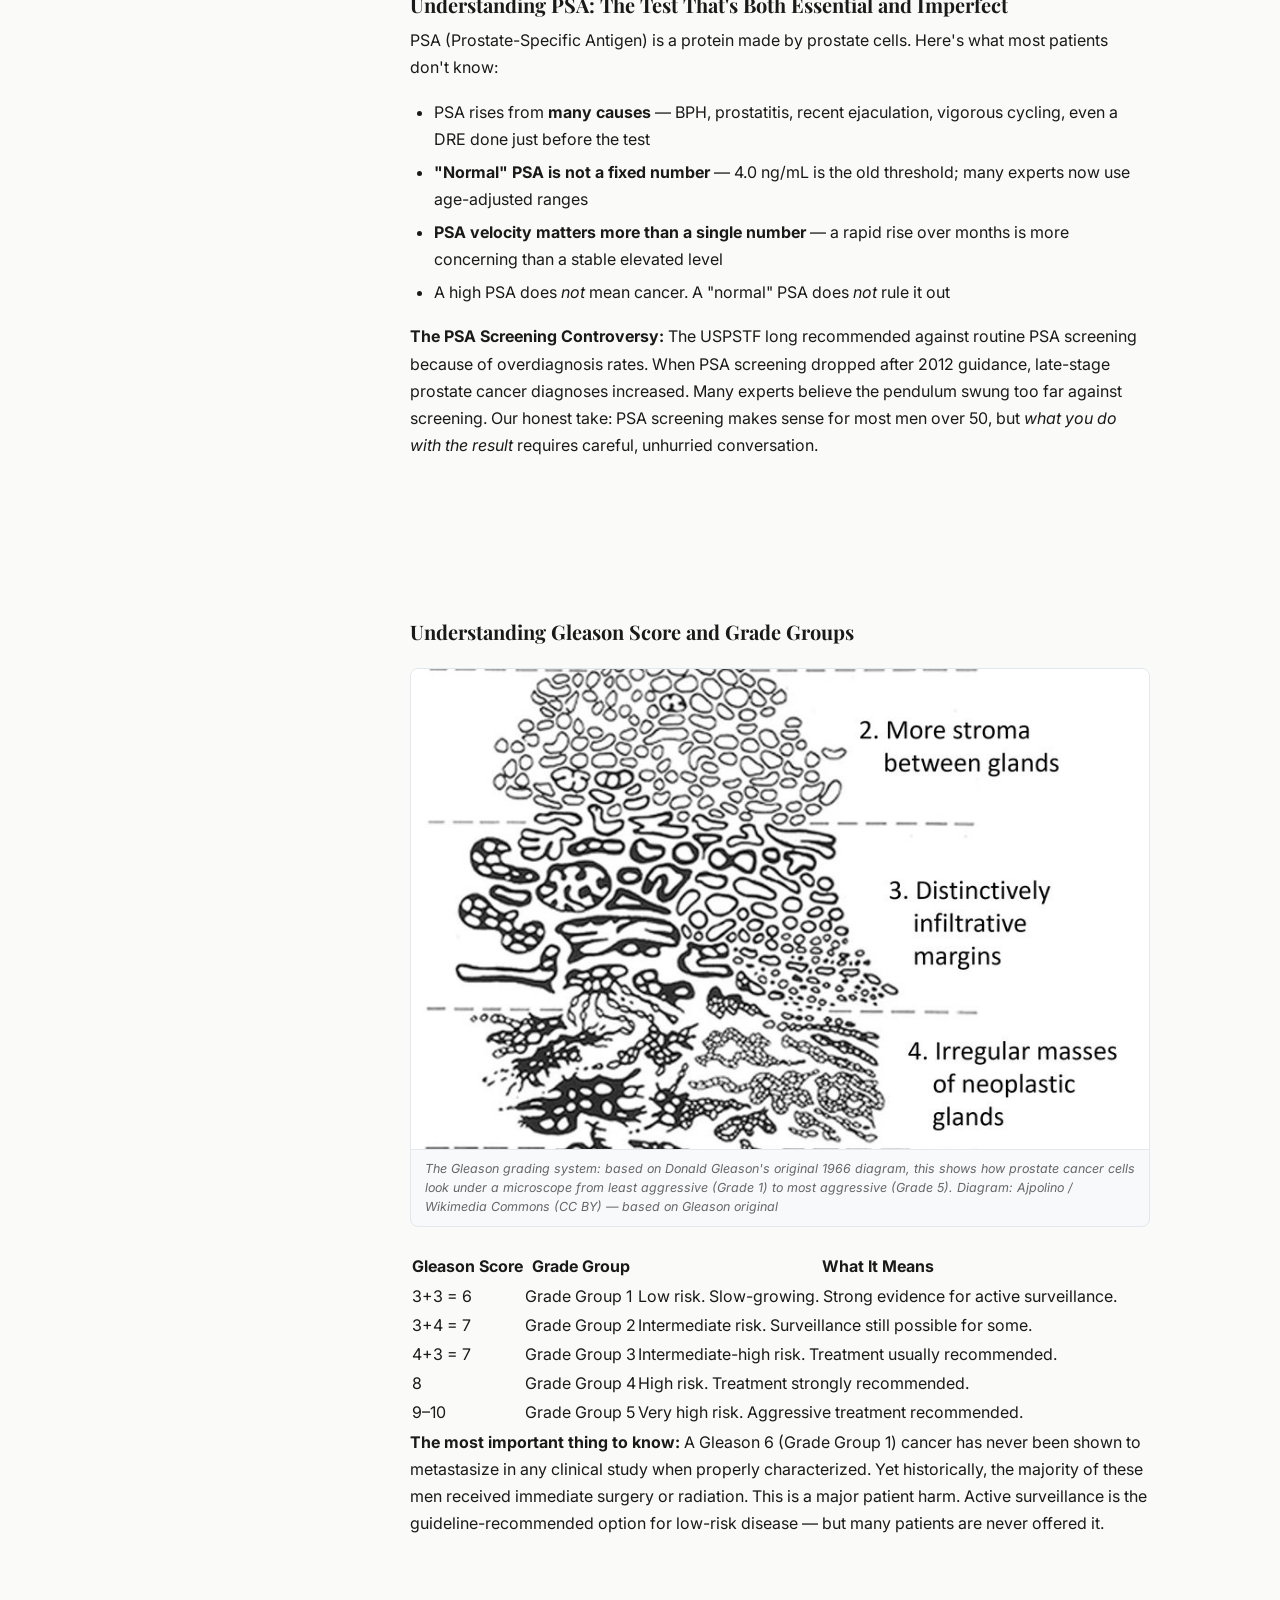
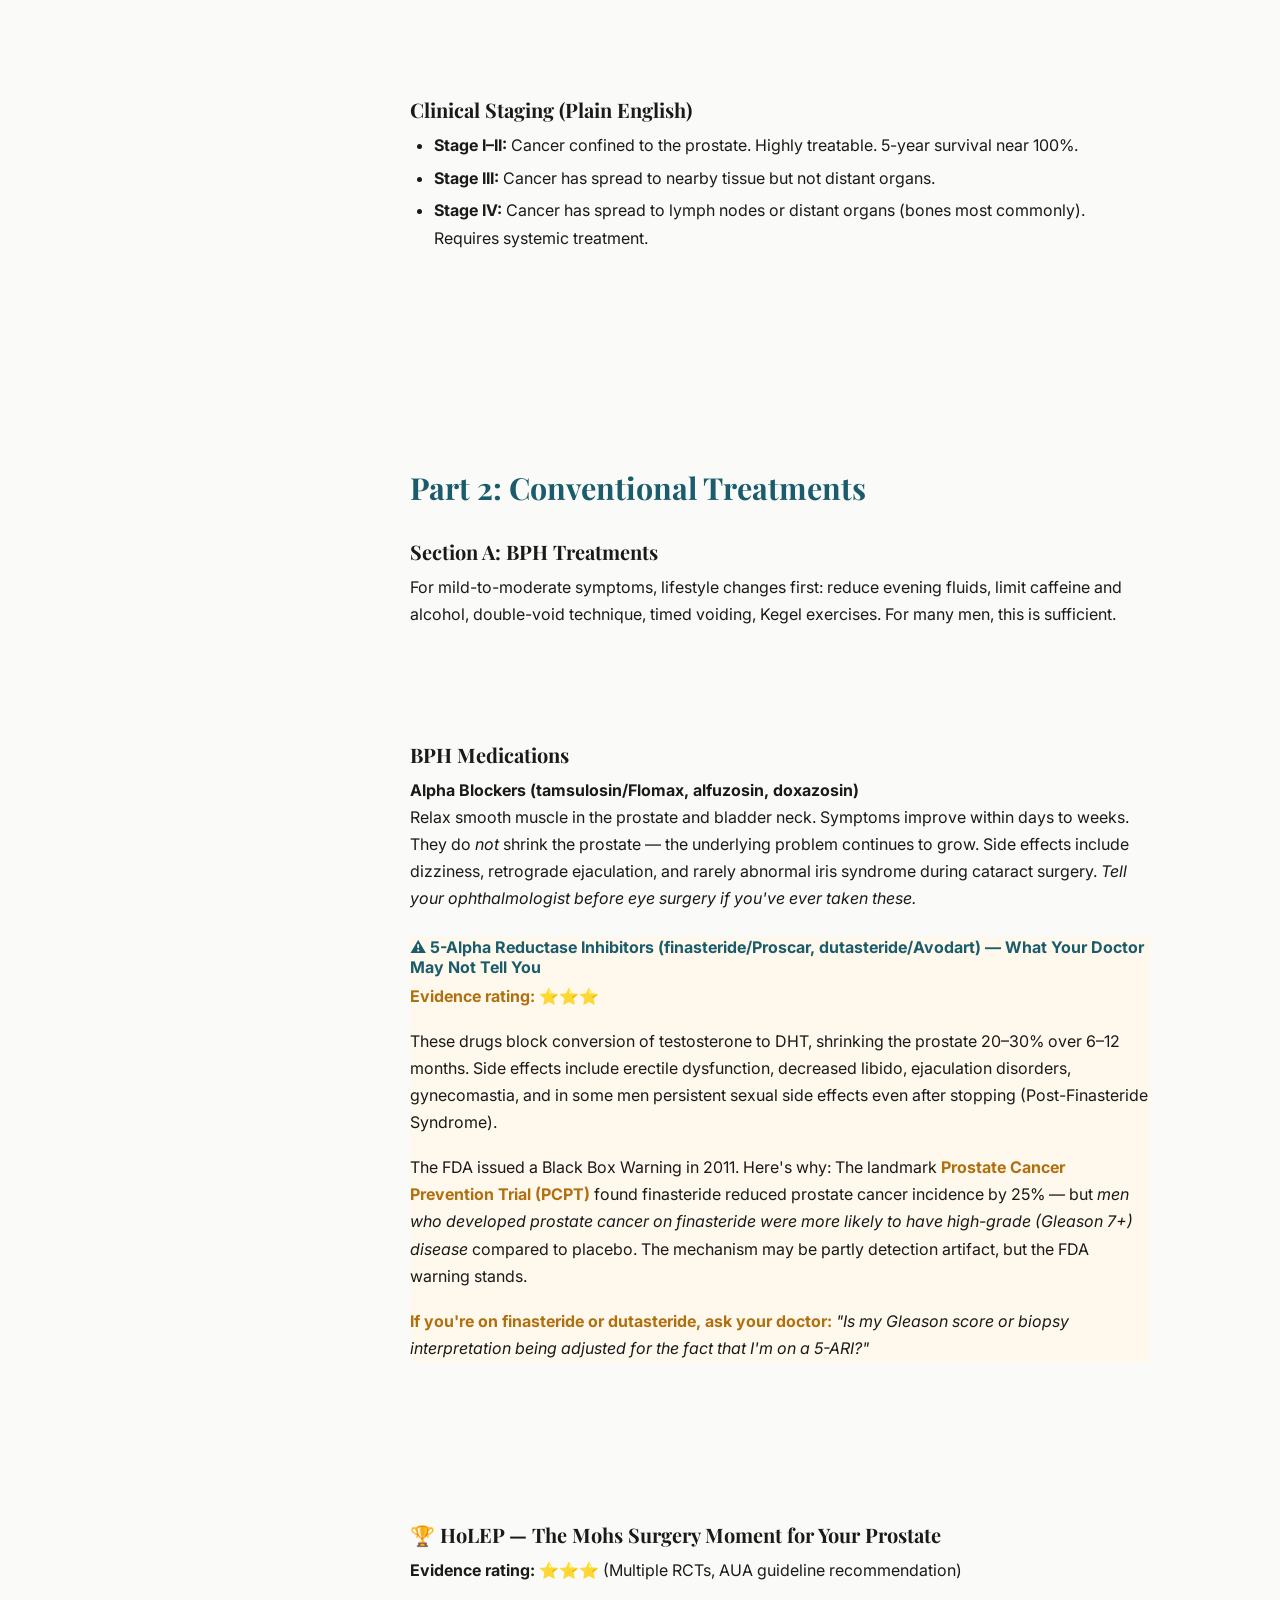
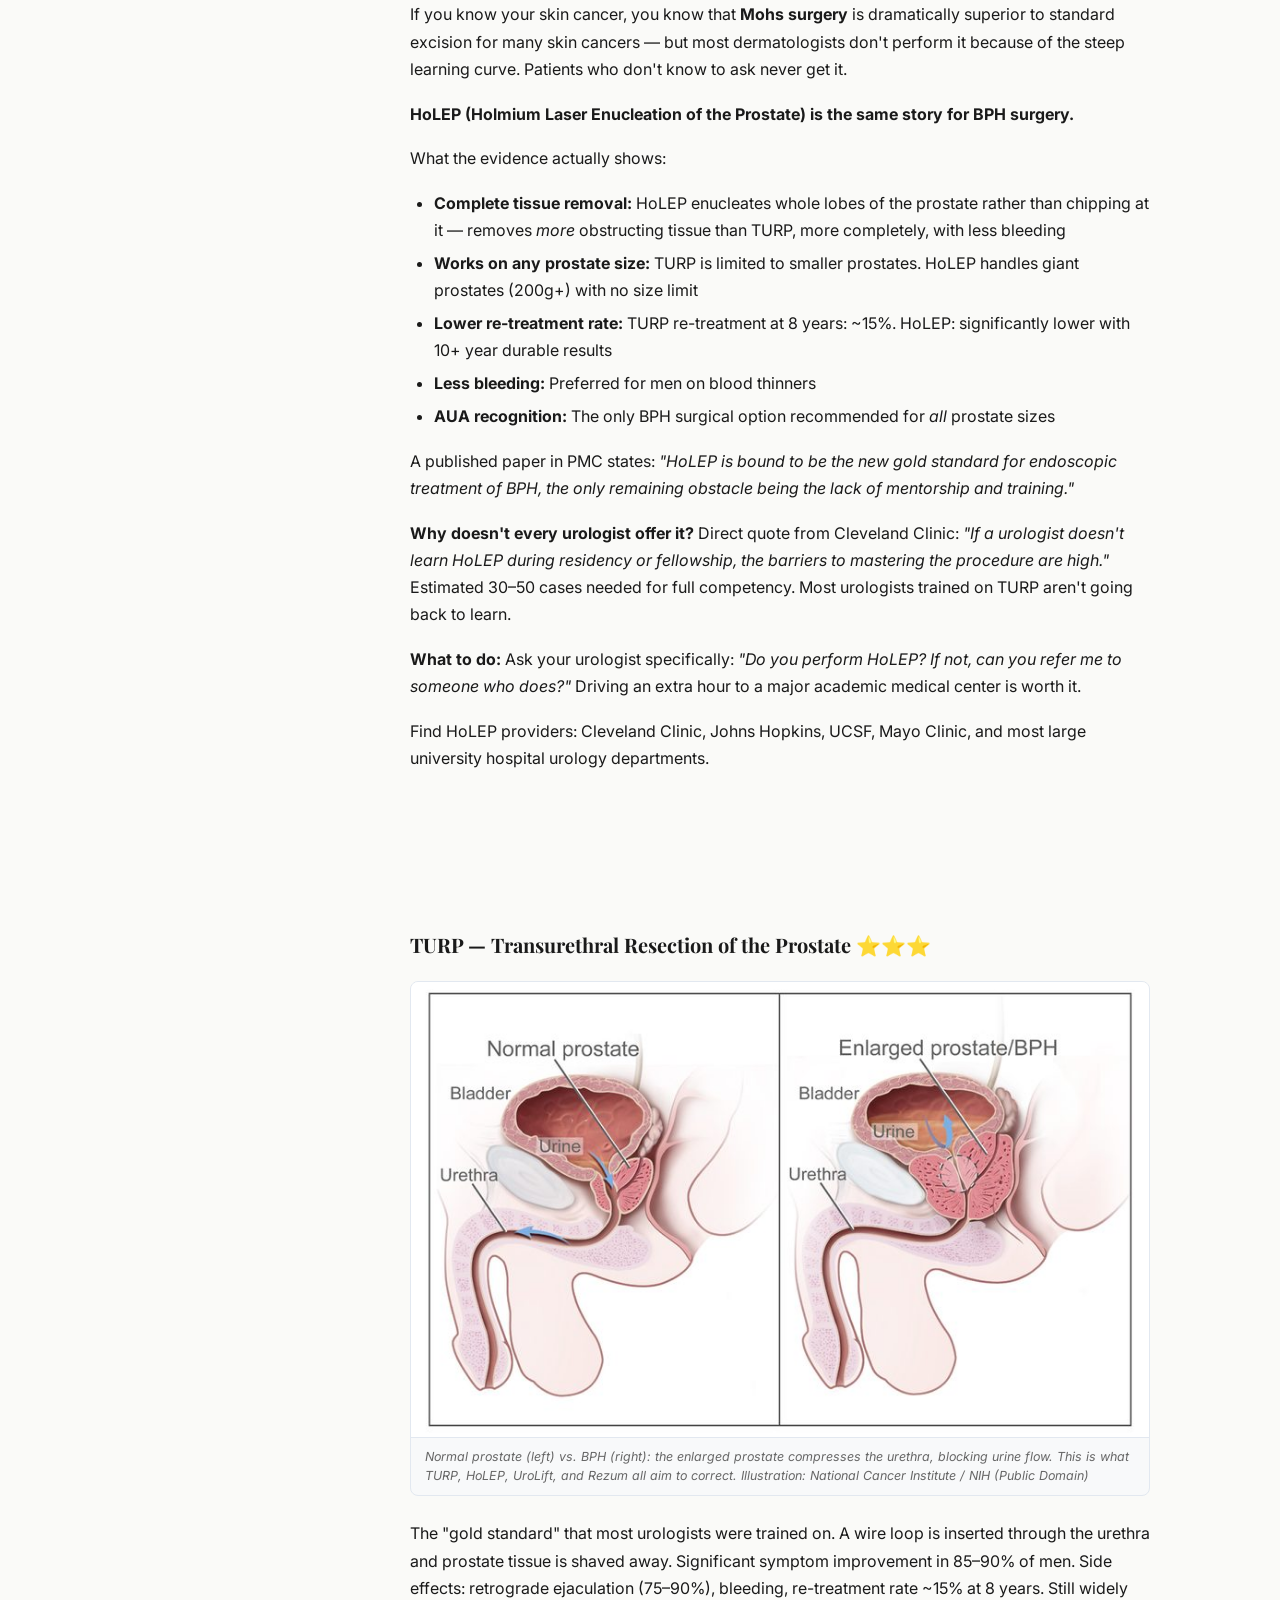
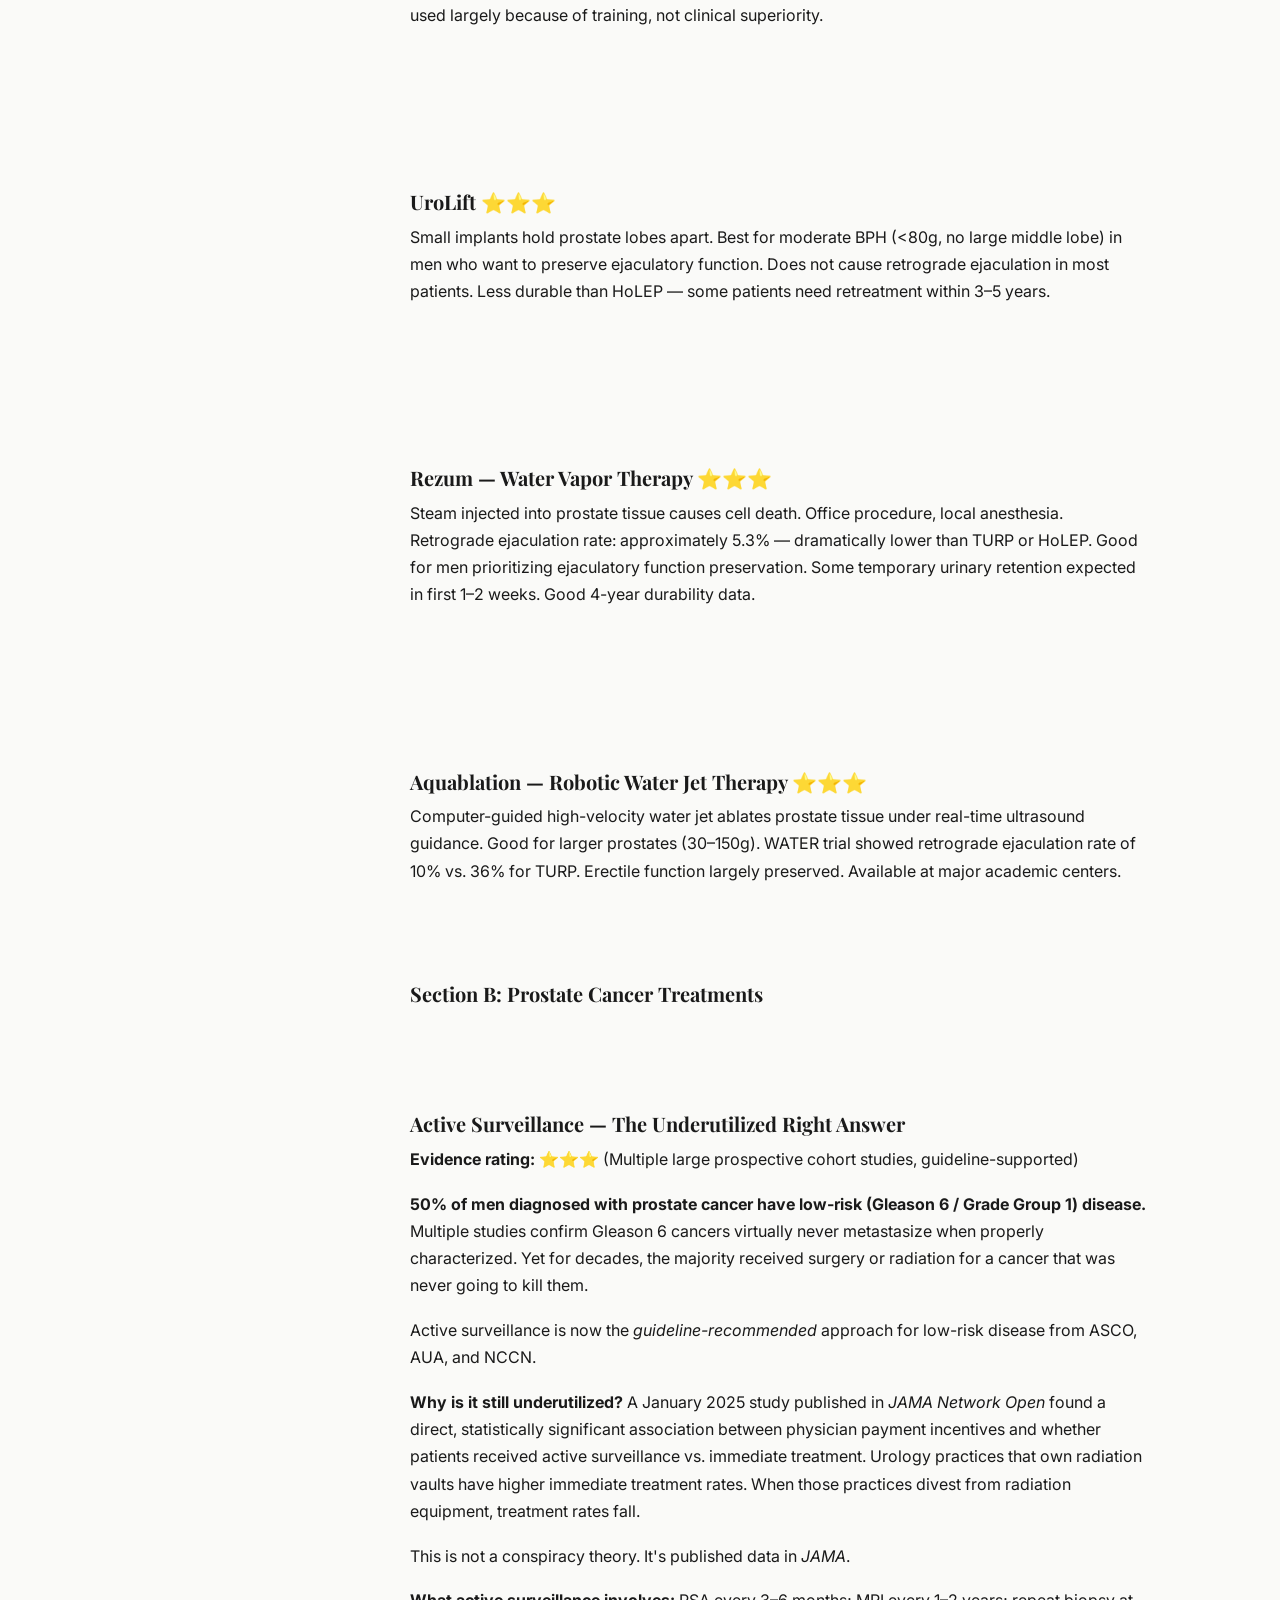
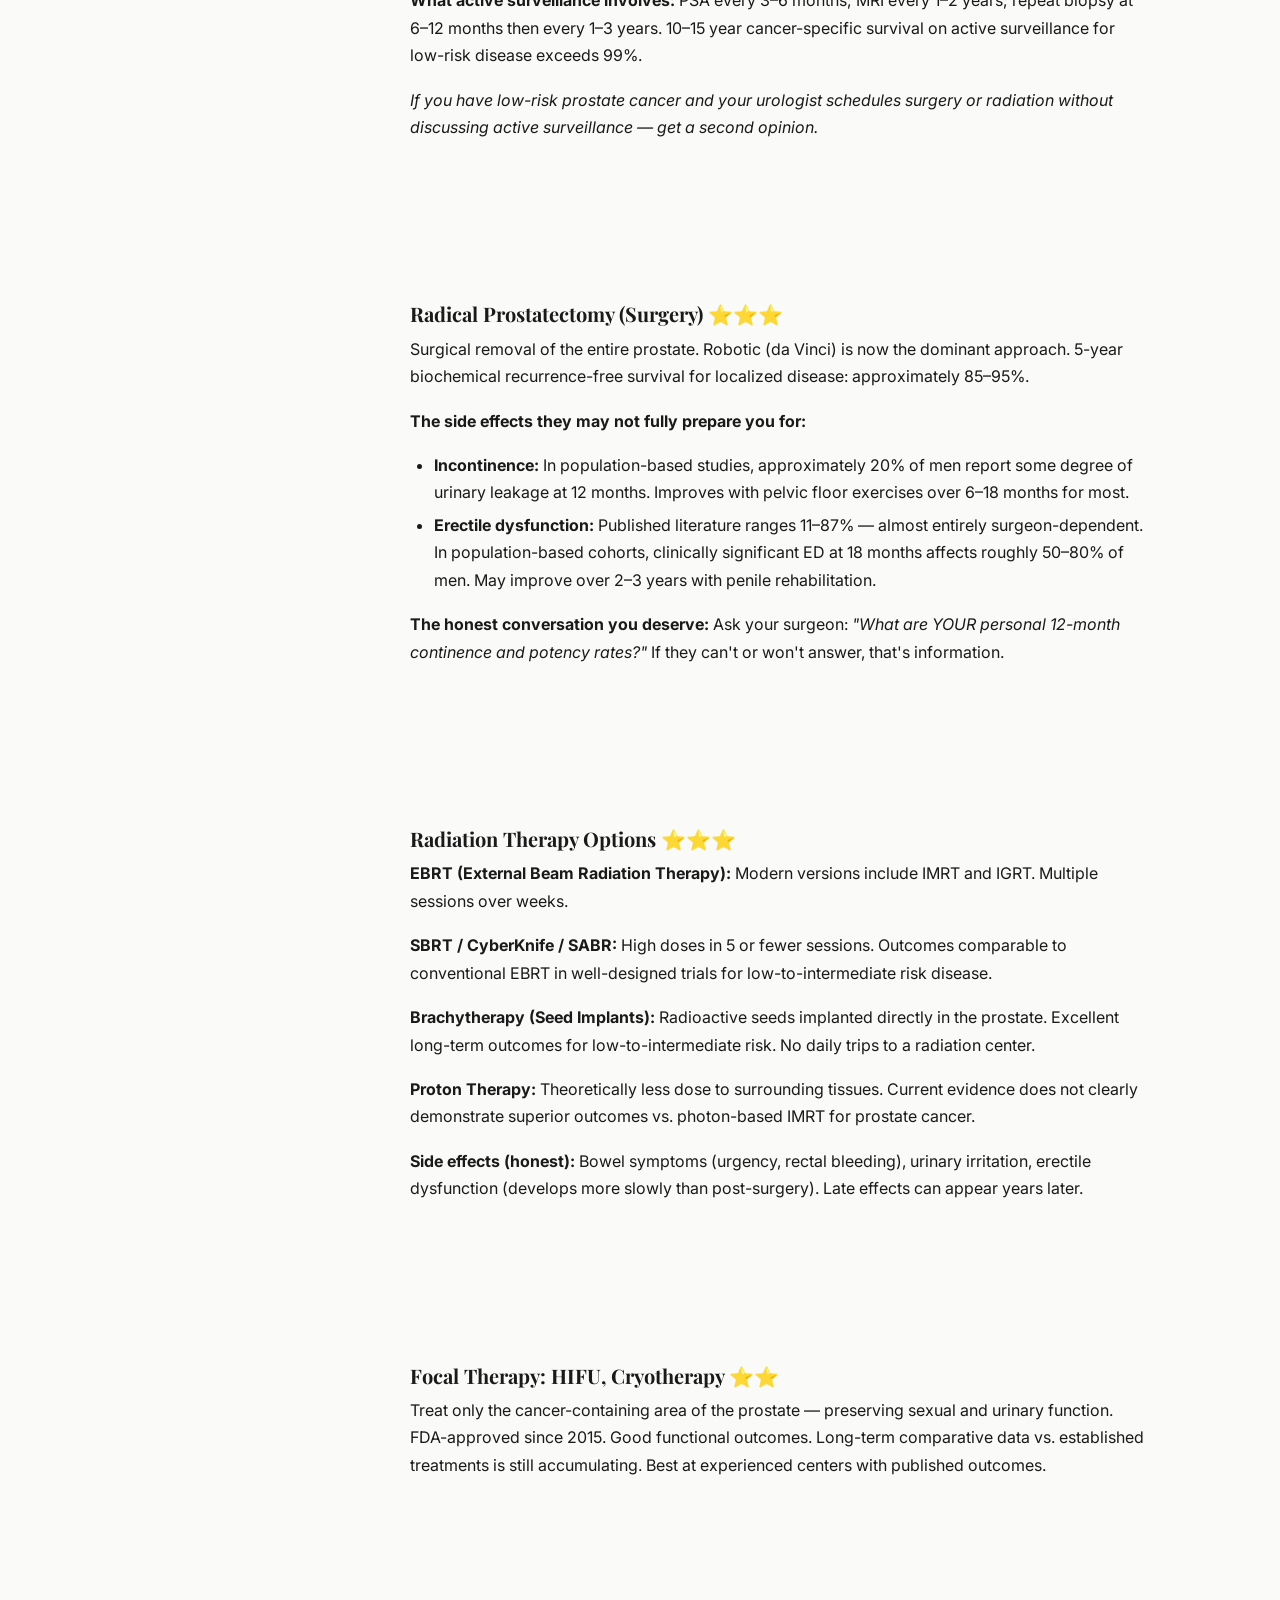
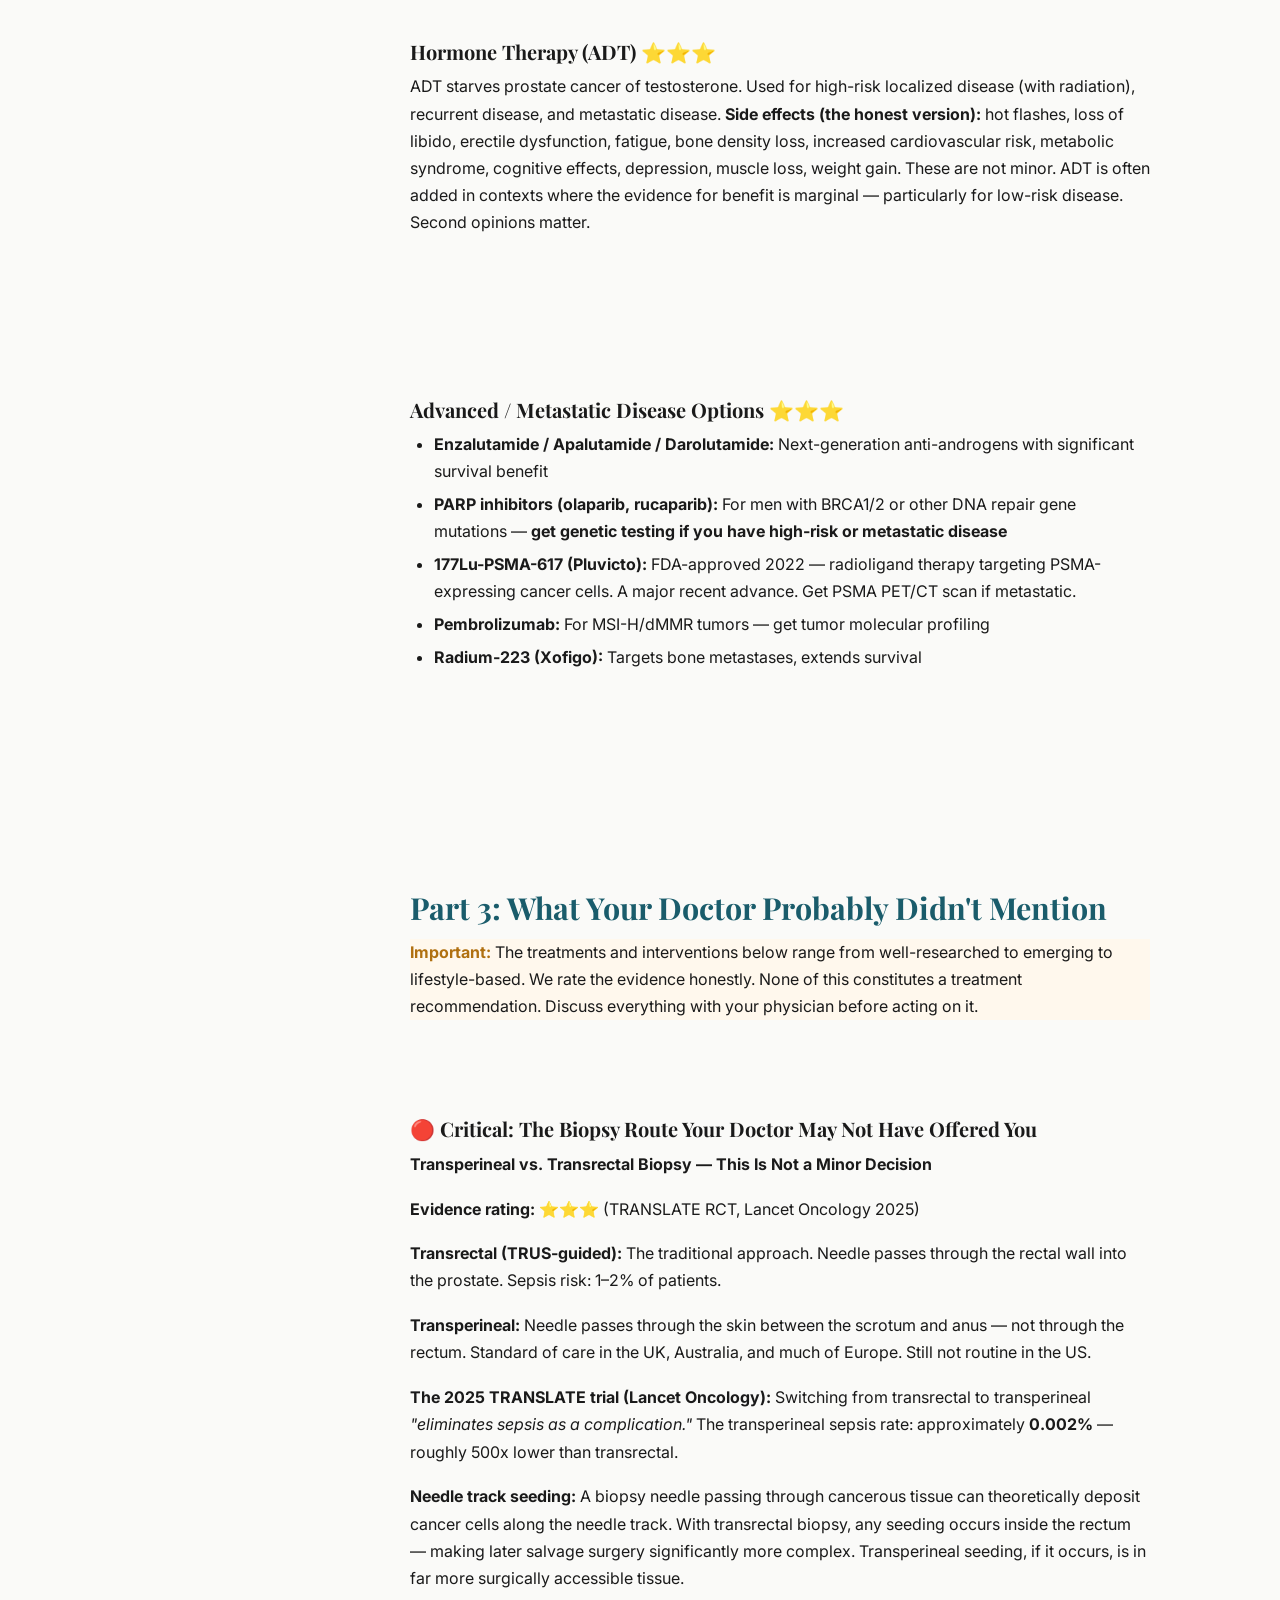
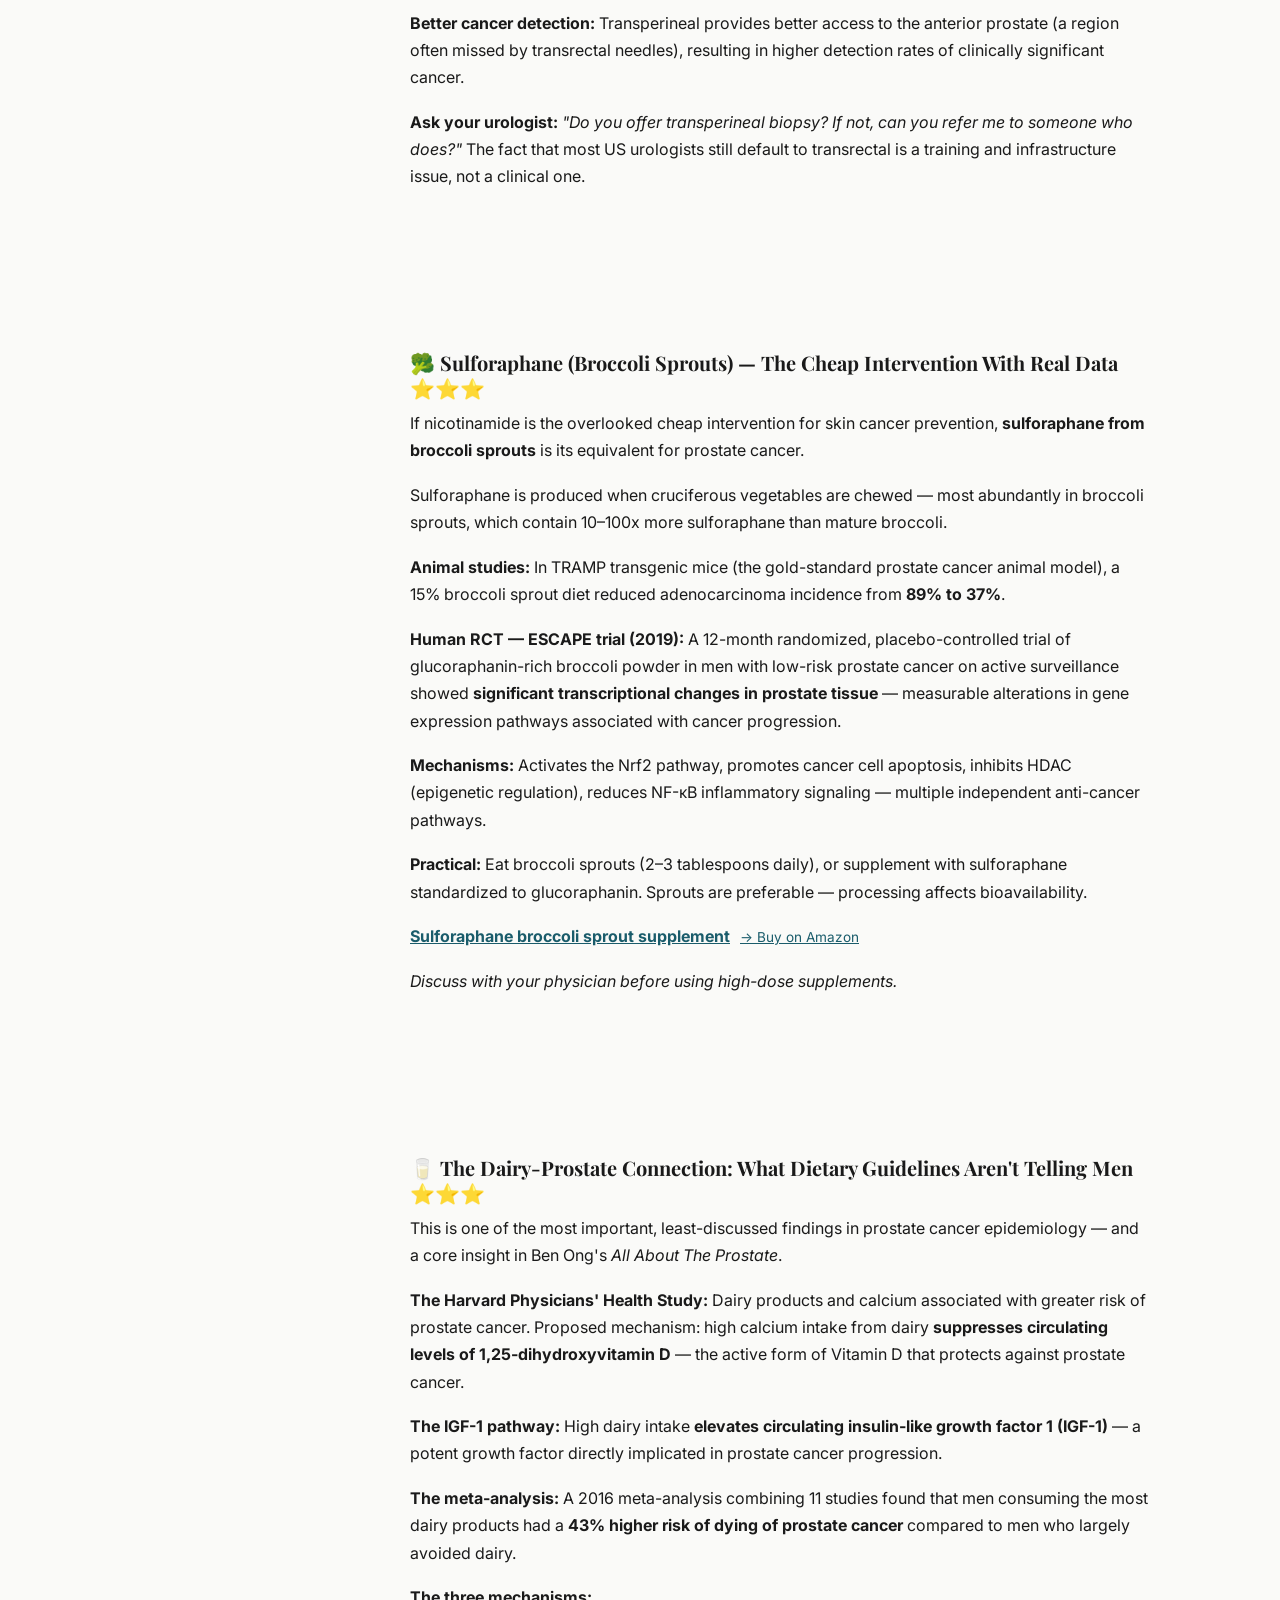
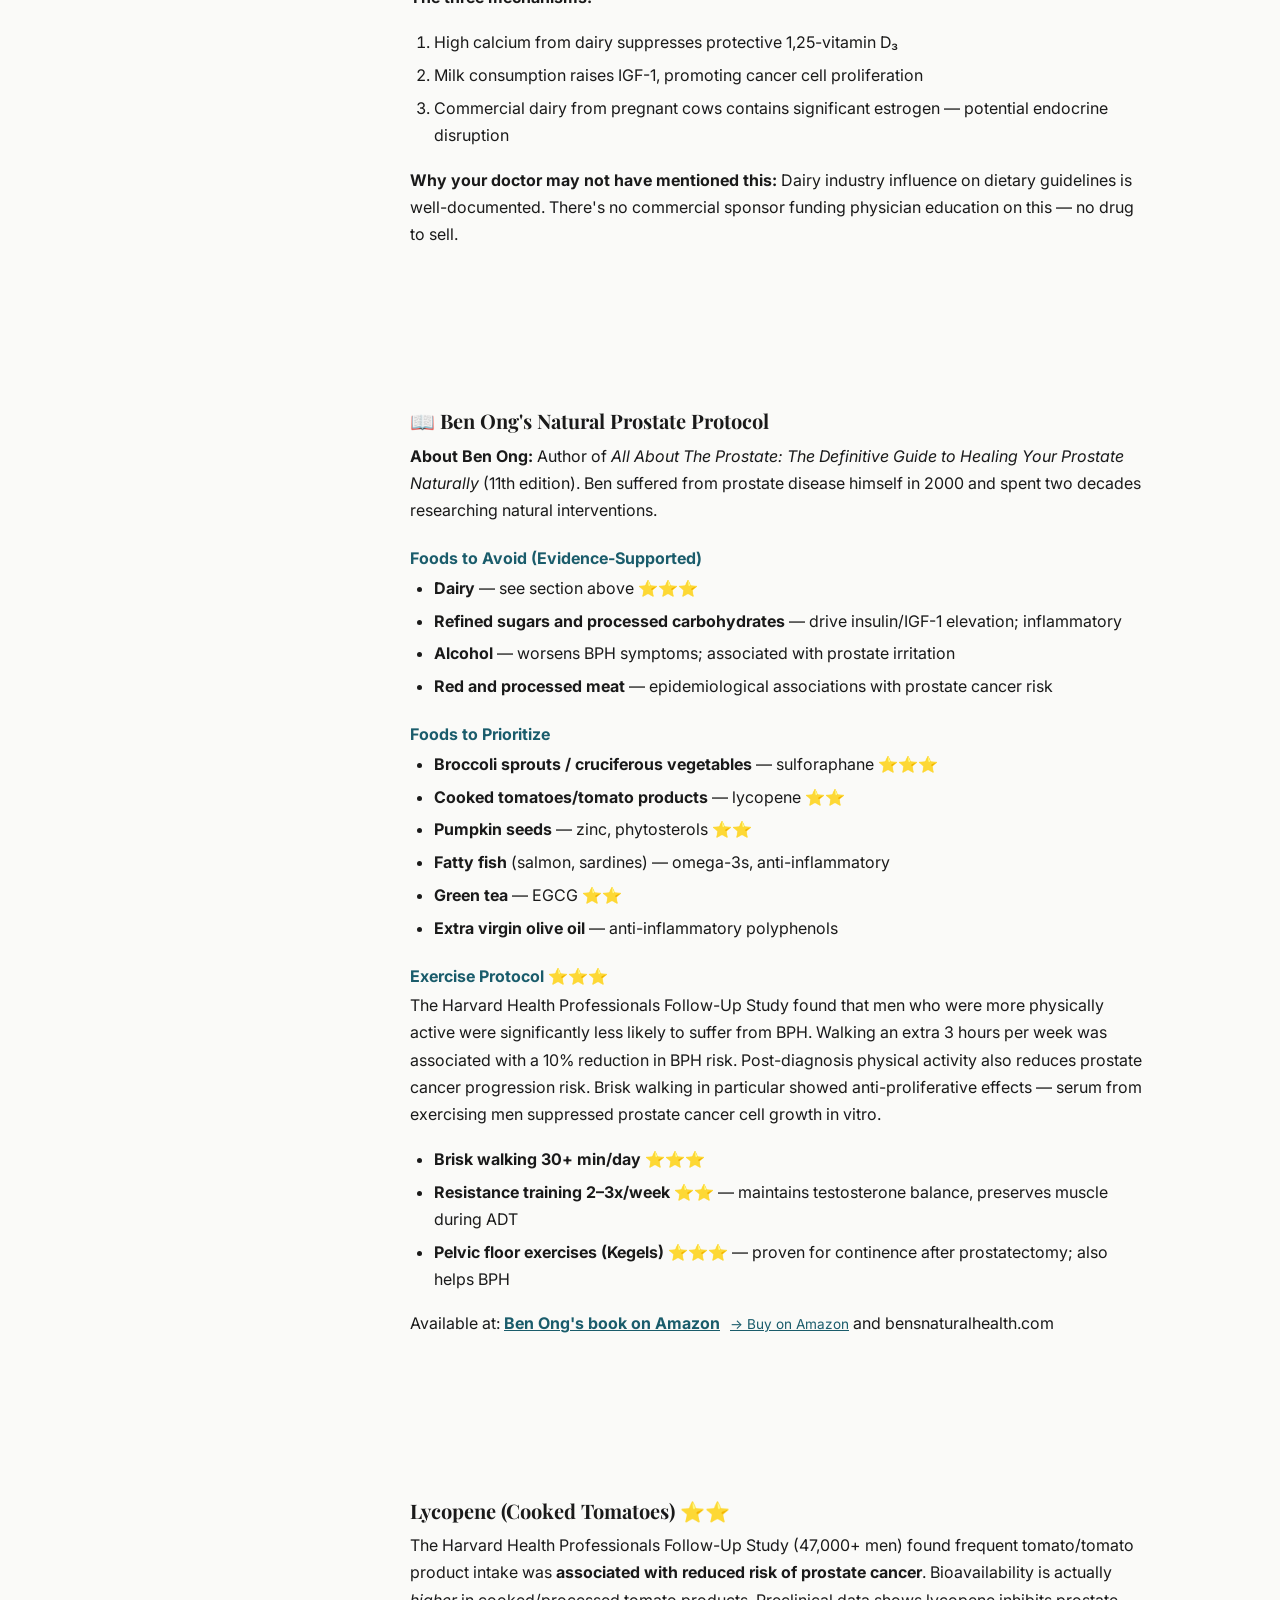
==== commit 79e41e87: "Add clinical diagnostic images to skin cancer and prostate pages" ====
--- a/prostate.html
+++ b/prostate.html
@@ -133,6 +133,10 @@
       <section id="bph-vs-cancer">
         <h3>Is It BPH or Prostate Cancer? Or Both?</h3>
         <p>The prostate is a walnut-sized gland sitting directly below the bladder. It wraps around the urethra — which is why when it grows, it squeezes your urine stream like a thumb on a garden hose.</p>
+        <figure class="clinical-image">
+          <img src="images/prostate-anatomy.jpg" alt="Medical illustration showing prostate cancer anatomy and location" loading="lazy">
+          <figcaption>Prostate anatomy: the prostate sits directly below the bladder, surrounding the urethra — explaining why both BPH and cancer affect urination. Illustration: BruceBlaus / Blausen Medical (CC BY 3.0)</figcaption>
+        </figure>
         <p>Two completely different problems can affect it:</p>
         <p><strong>BPH (Benign Prostatic Hyperplasia)</strong> — the prostate simply gets bigger with age. Not cancer. Not dangerous in itself, but it can make your life miserable: weak stream, getting up three times a night, feeling like you never fully empty. By age 60, roughly half of men have significant BPH. By age 85, about 90% do.</p>
         <p><strong>Prostate Cancer</strong> — abnormal cell growth within the prostate. The most commonly diagnosed cancer in American men (~288,000 new cases per year). Here's the critical nuance most patients aren't told: <em>most prostate cancers are slow-growing and will never threaten your life</em>. The challenge is distinguishing the slow ones from the fast ones — and the medical system often gets this wrong in the direction of overtreatment.</p>
@@ -153,6 +157,10 @@
 
       <section id="gleason">
         <h3>Understanding Gleason Score and Grade Groups</h3>
+        <figure class="clinical-image">
+          <img src="images/gleason-grades.jpg" alt="Gleason grading system diagram showing grades 1-5 of prostate cancer tissue" loading="lazy">
+          <figcaption>The Gleason grading system: based on Donald Gleason's original 1966 diagram, this shows how prostate cancer cells look under a microscope from least aggressive (Grade 1) to most aggressive (Grade 5). Diagram: Ajpolino / Wikimedia Commons (CC BY) — based on Gleason original</figcaption>
+        </figure>
         <table class="evidence-table">
           <thead><tr><th>Gleason Score</th><th>Grade Group</th><th>What It Means</th></tr></thead>
           <tbody>
@@ -223,6 +231,10 @@
 
       <section id="turp">
         <h3>TURP — Transurethral Resection of the Prostate <span class="evidence-stars">⭐⭐⭐</span></h3>
+        <figure class="clinical-image">
+          <img src="images/bph-comparison.jpg" alt="NCI illustration comparing normal prostate to enlarged prostate (BPH) blocking urine flow" loading="lazy">
+          <figcaption>Normal prostate (left) vs. BPH (right): the enlarged prostate compresses the urethra, blocking urine flow. This is what TURP, HoLEP, UroLift, and Rezum all aim to correct. Illustration: National Cancer Institute / NIH (Public Domain)</figcaption>
+        </figure>
         <p>The "gold standard" that most urologists were trained on. A wire loop is inserted through the urethra and prostate tissue is shaved away. Significant symptom improvement in 85–90% of men. Side effects: retrograde ejaculation (75–90%), bleeding, re-treatment rate ~15% at 8 years. Still widely used largely because of training, not clinical superiority.</p>
       </section>
 
--- a/css/styles.css
+++ b/css/styles.css
@@ -951,3 +951,28 @@
   font-size: 0.85em;
   margin-left: 6px;
 }
+
+/* ---- Clinical Images ---- */
+.clinical-image {
+  margin: 24px 0;
+  border: 1px solid #e2e8f0;
+  border-radius: 8px;
+  overflow: hidden;
+  background: #f8f9fa;
+}
+.clinical-image img {
+  width: 100%;
+  height: auto;
+  display: block;
+  max-height: 480px;
+  object-fit: cover;
+  object-position: center;
+}
+.clinical-image figcaption {
+  padding: 10px 14px;
+  font-size: 0.78rem;
+  color: #666;
+  line-height: 1.5;
+  border-top: 1px solid #e2e8f0;
+  font-style: italic;
+}
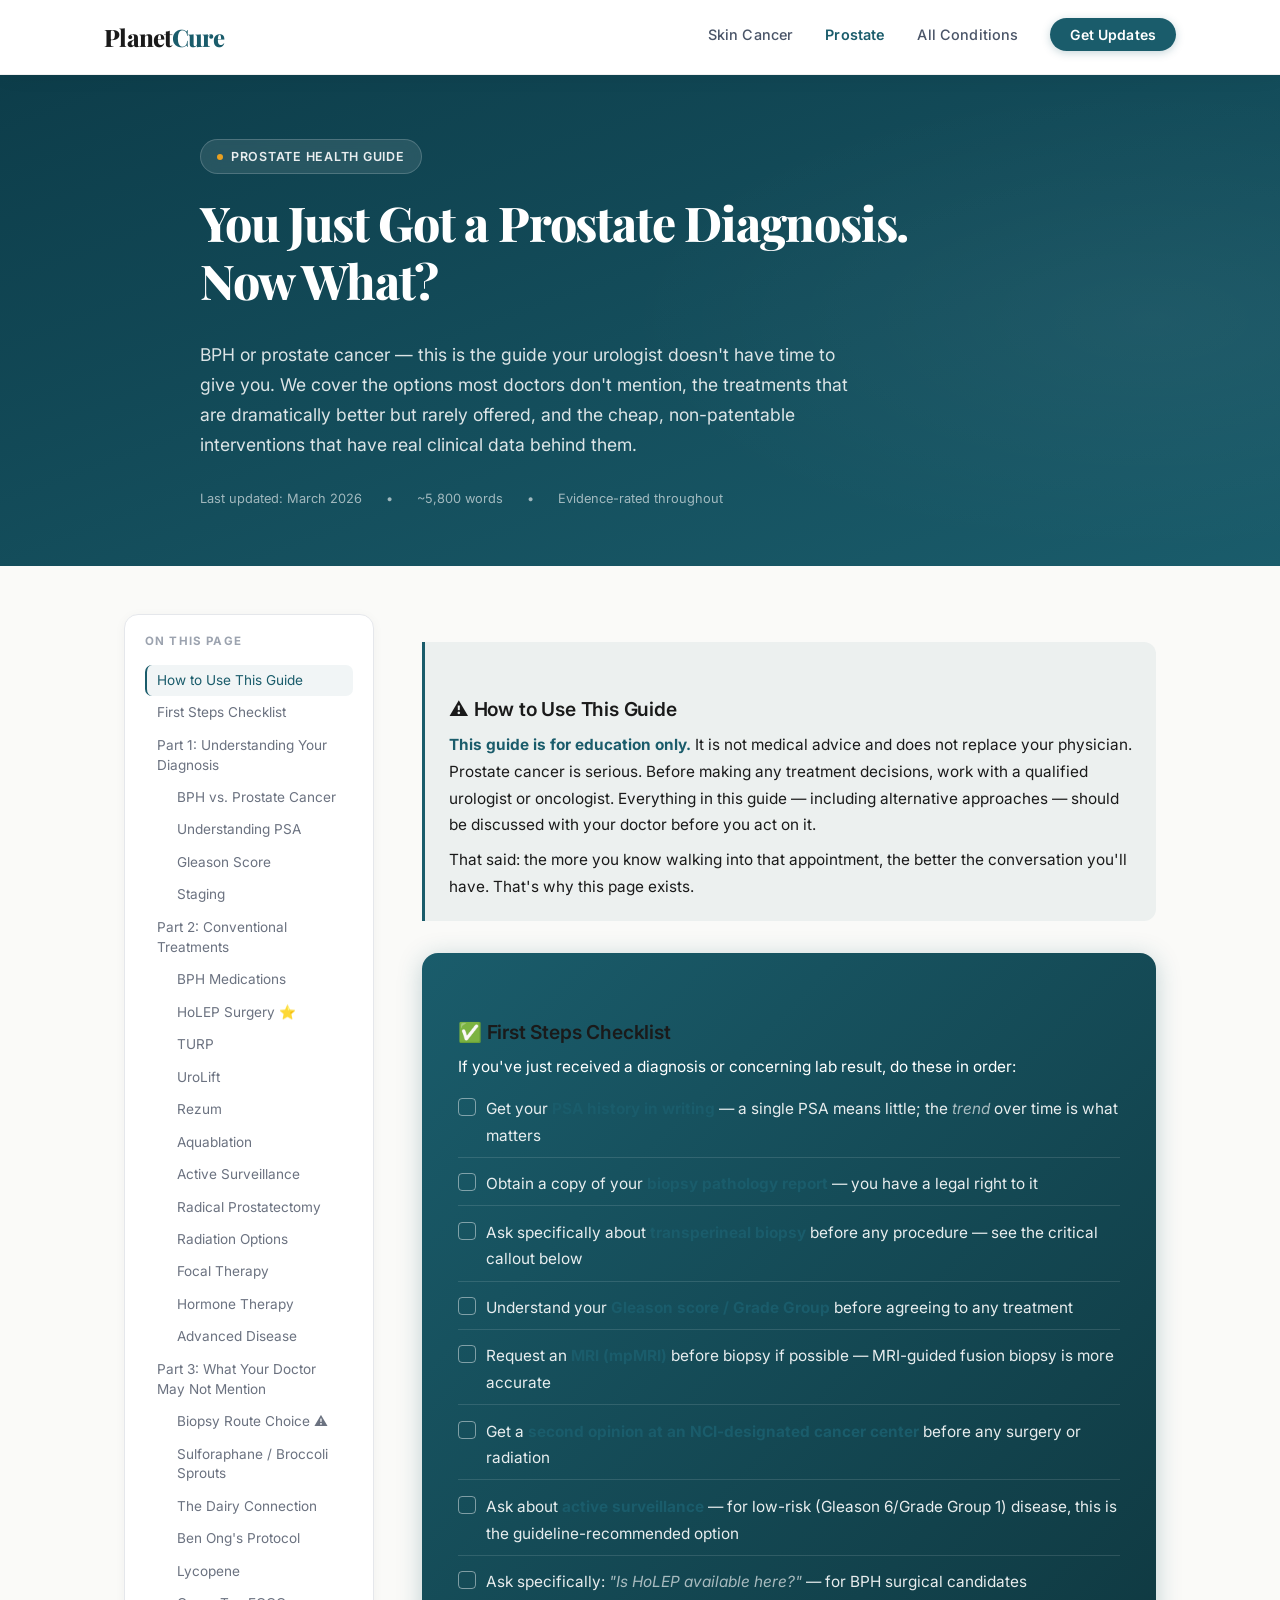
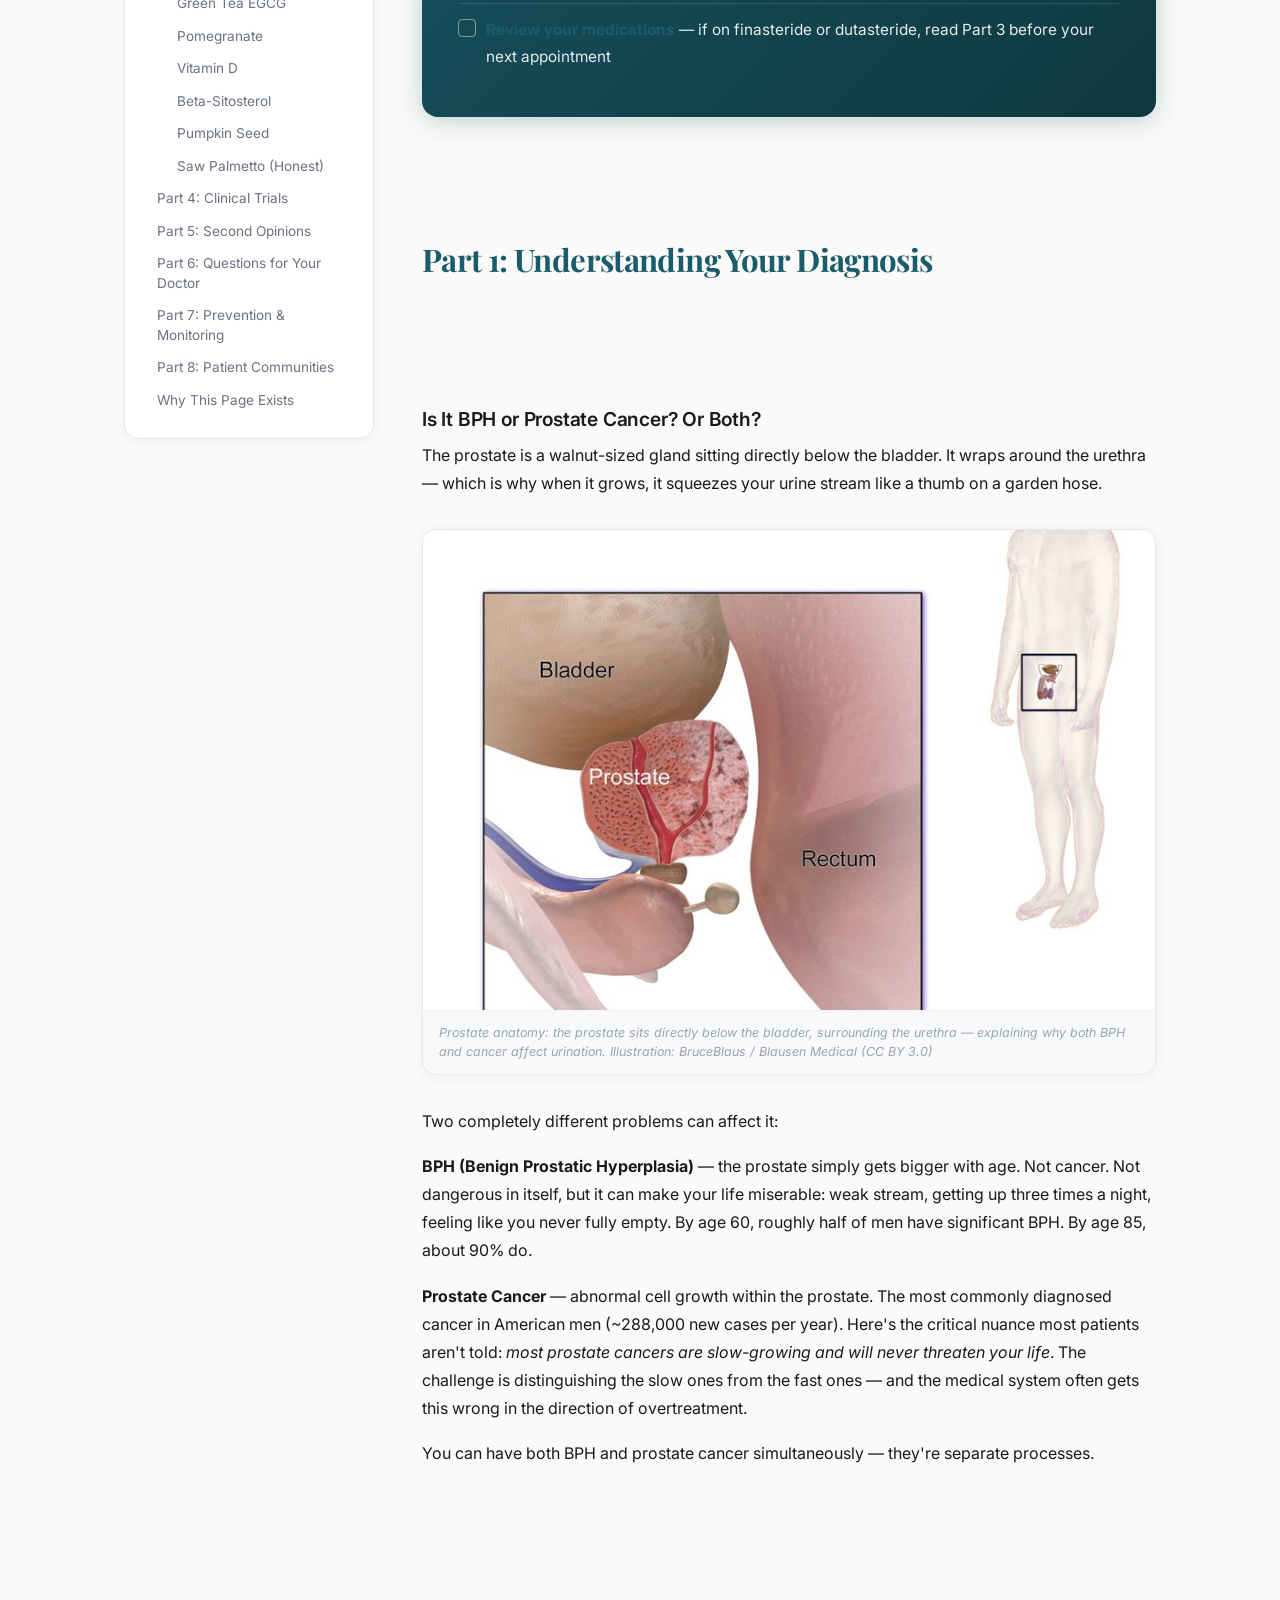
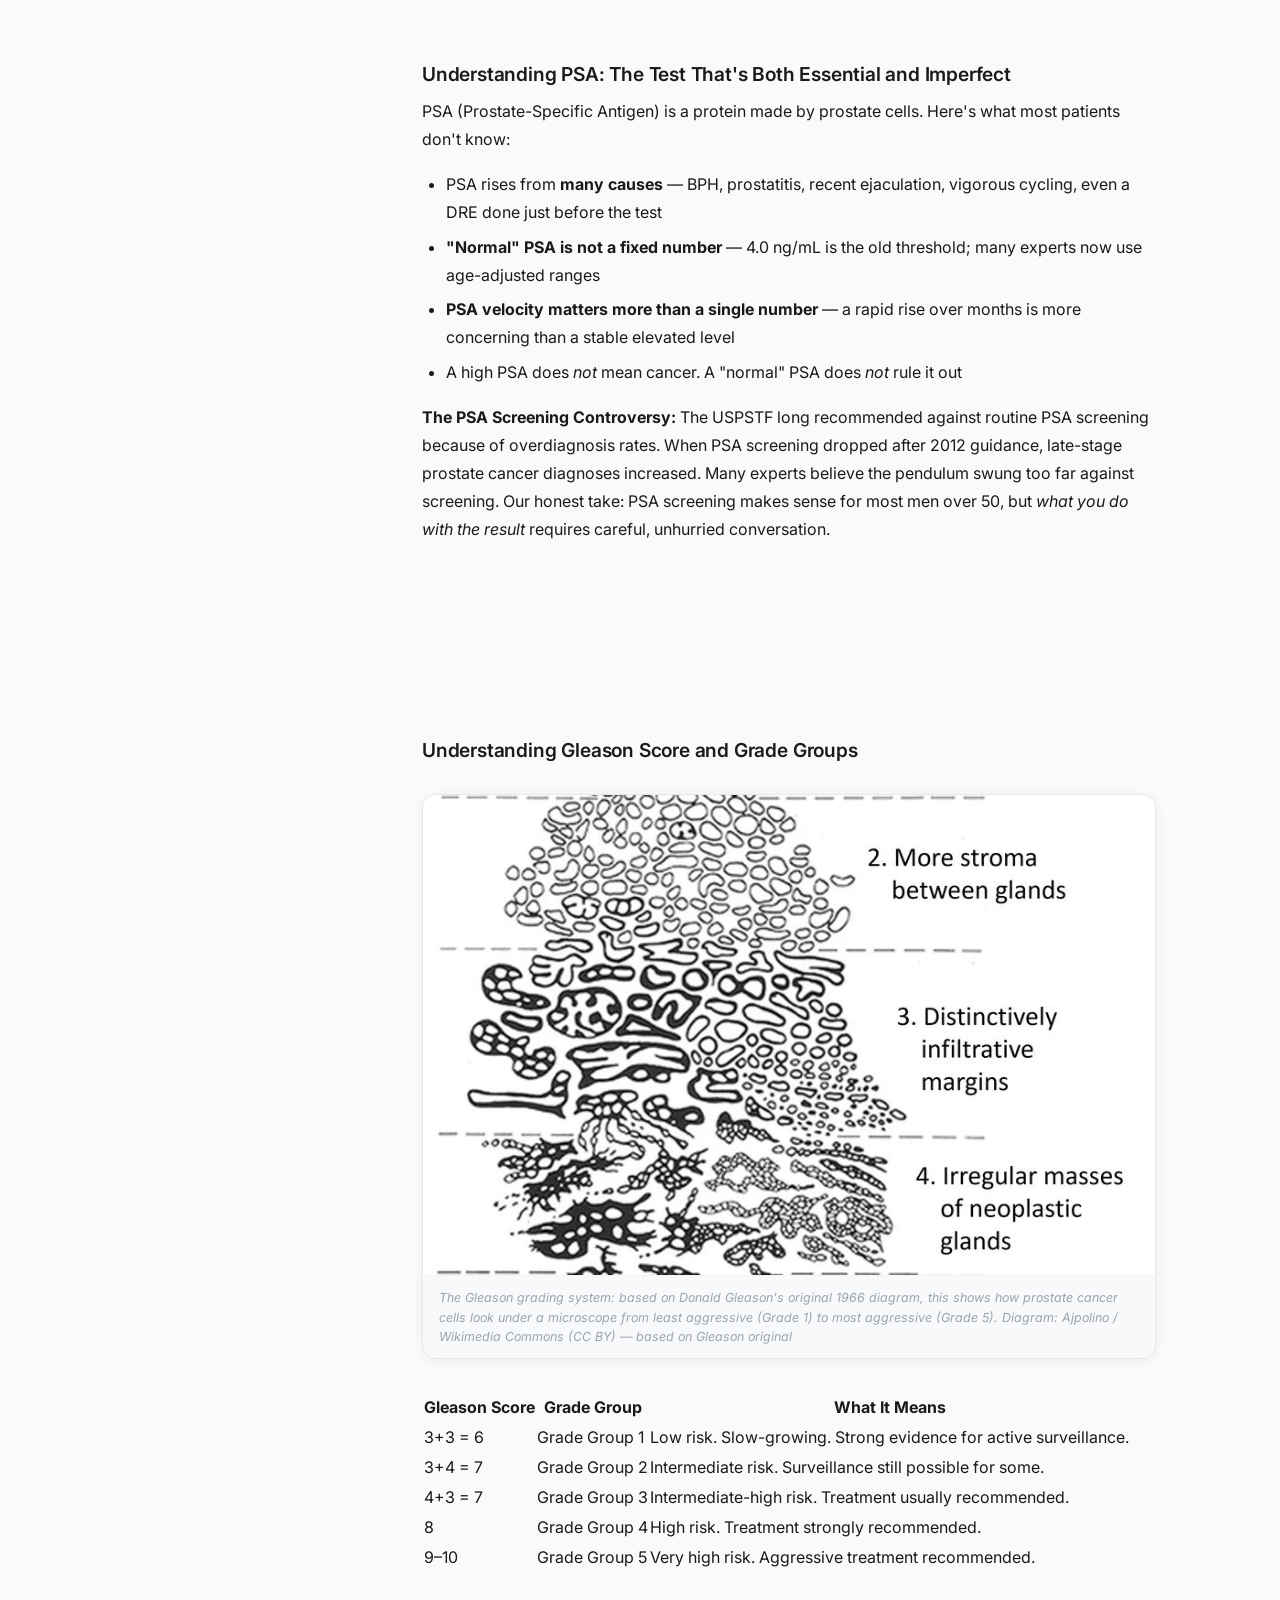
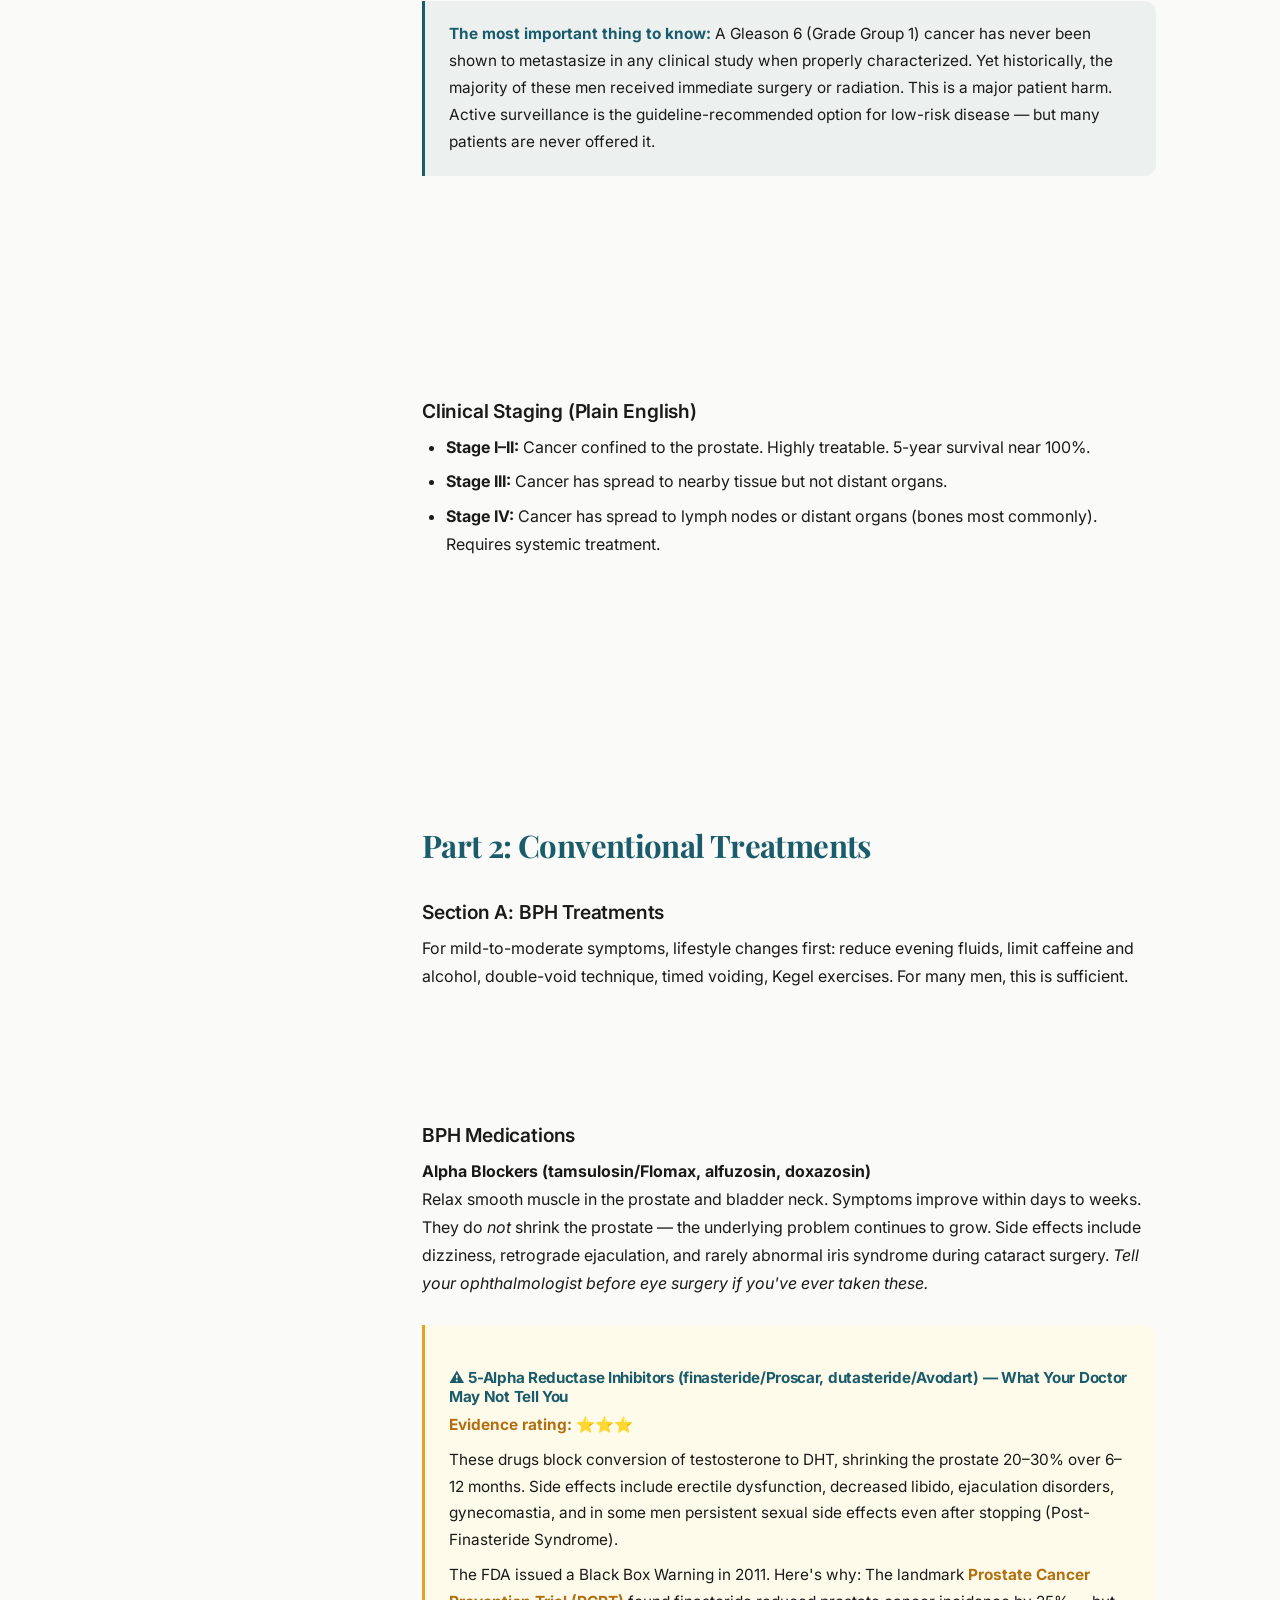
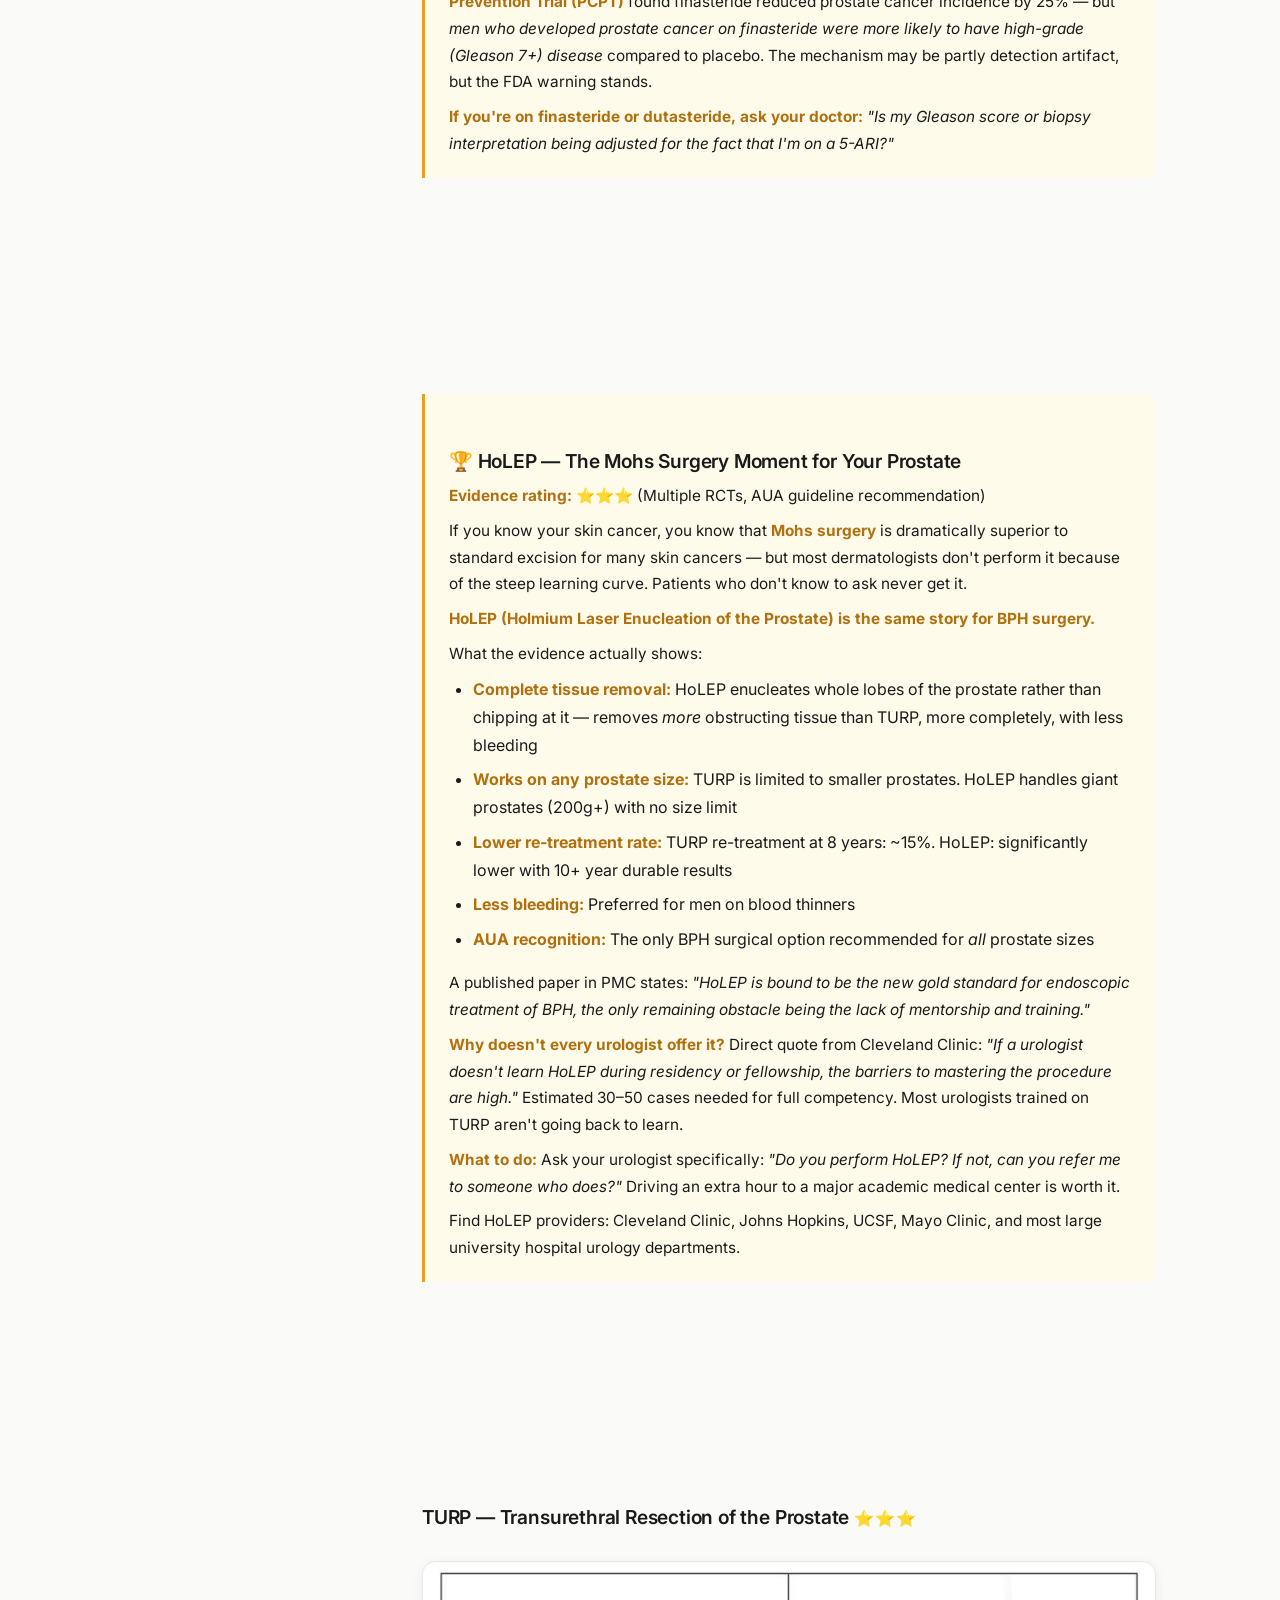
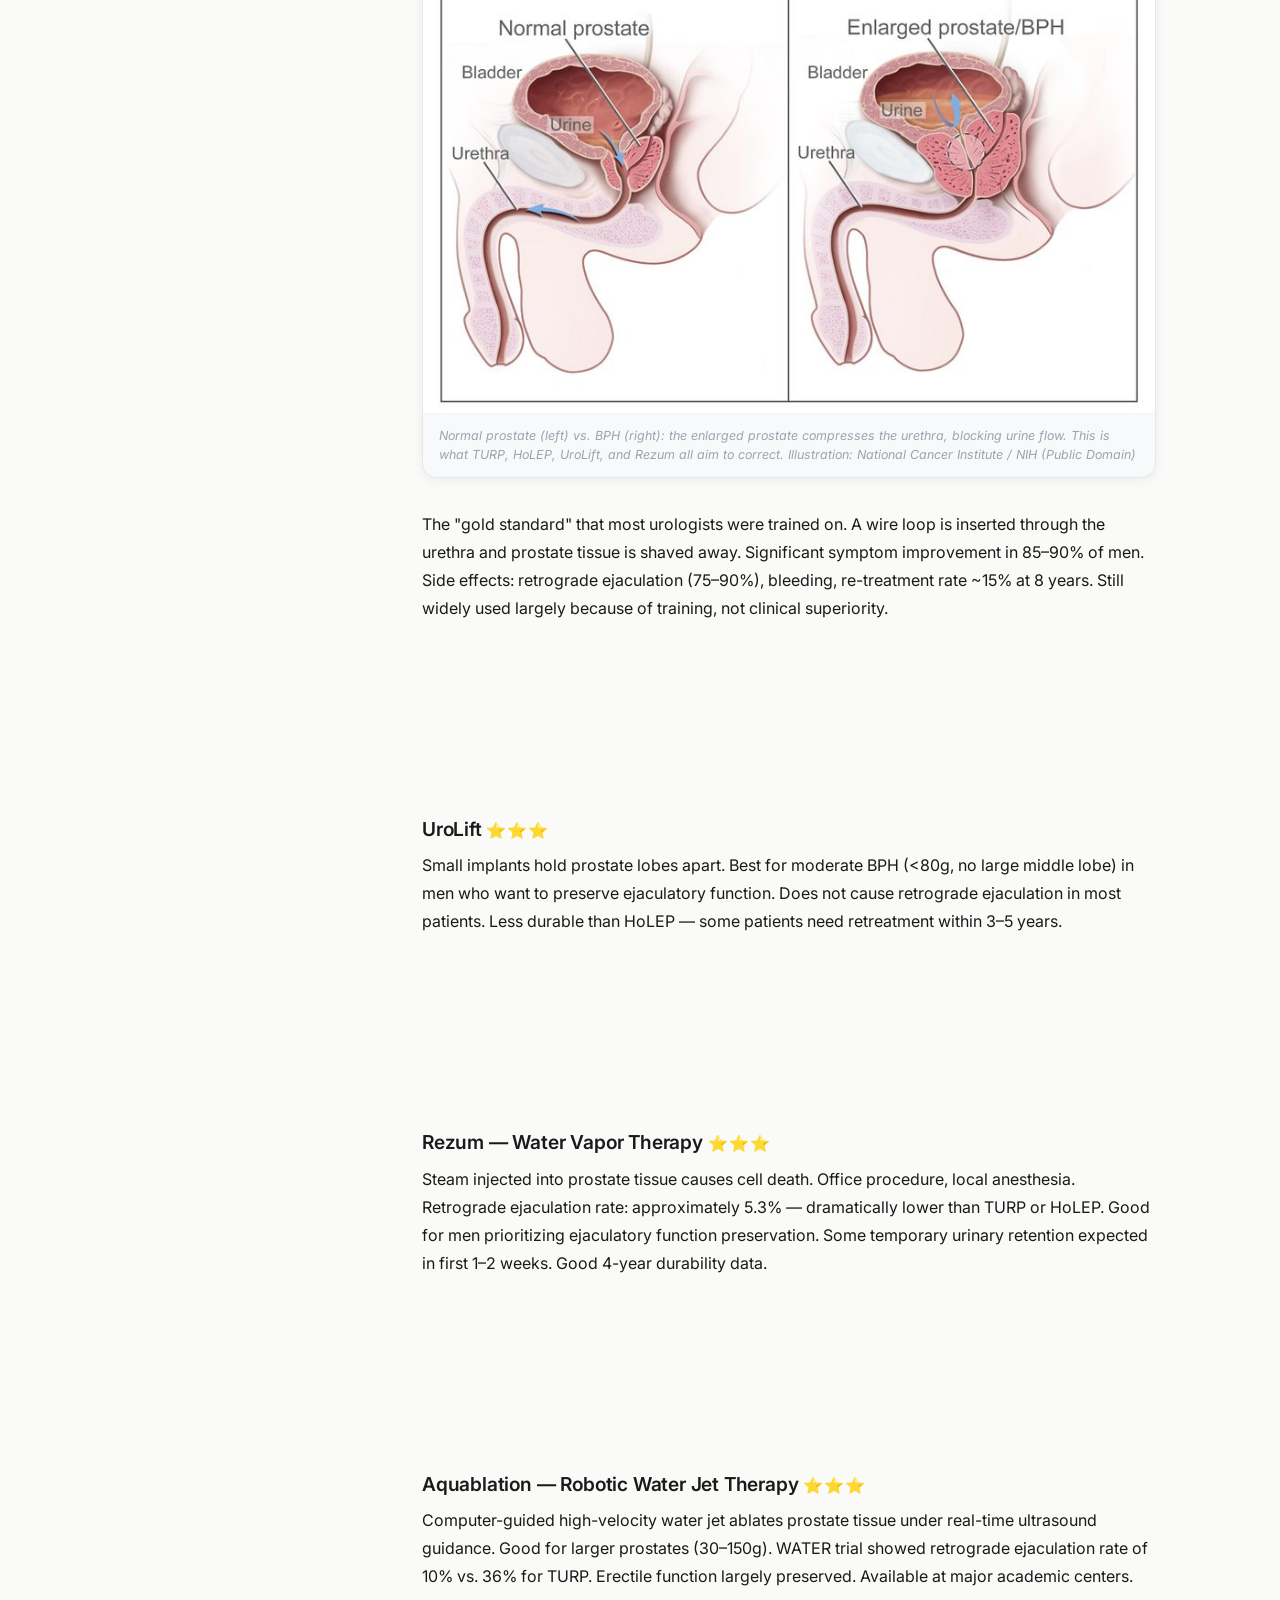
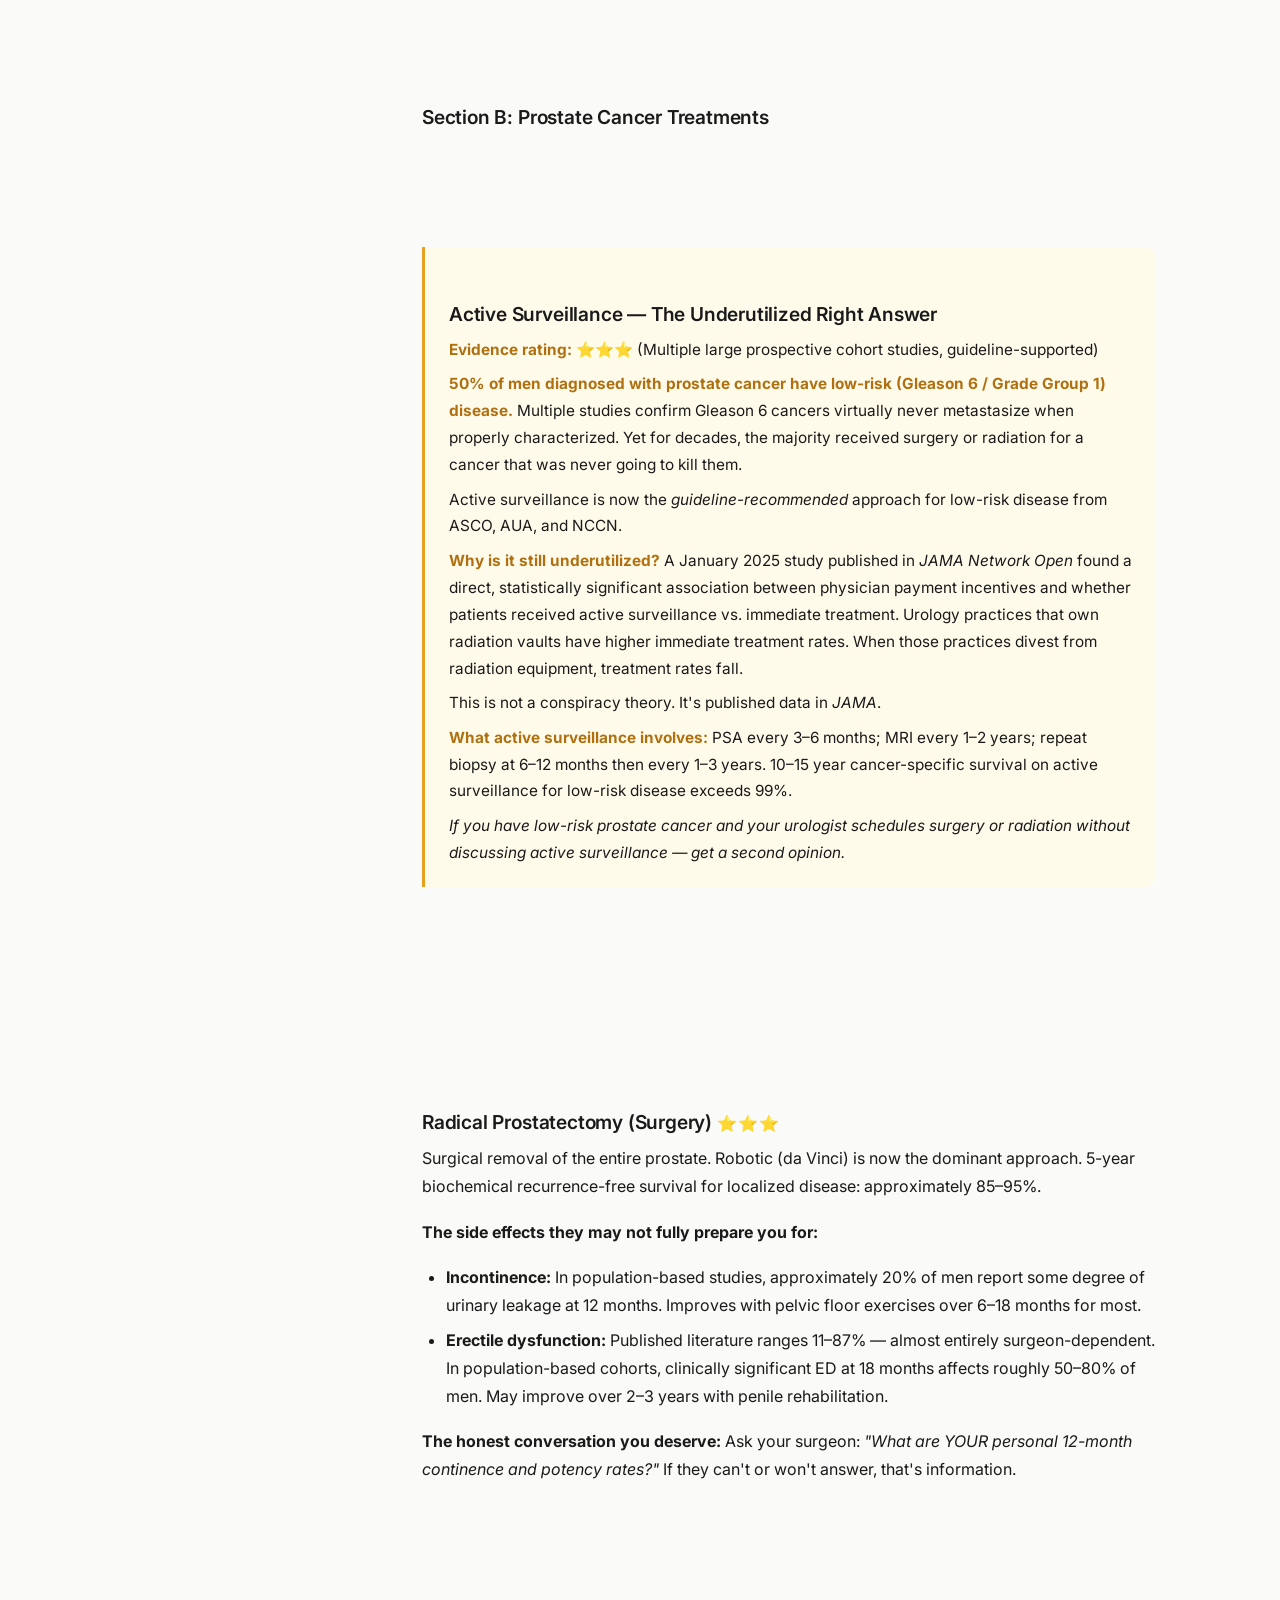
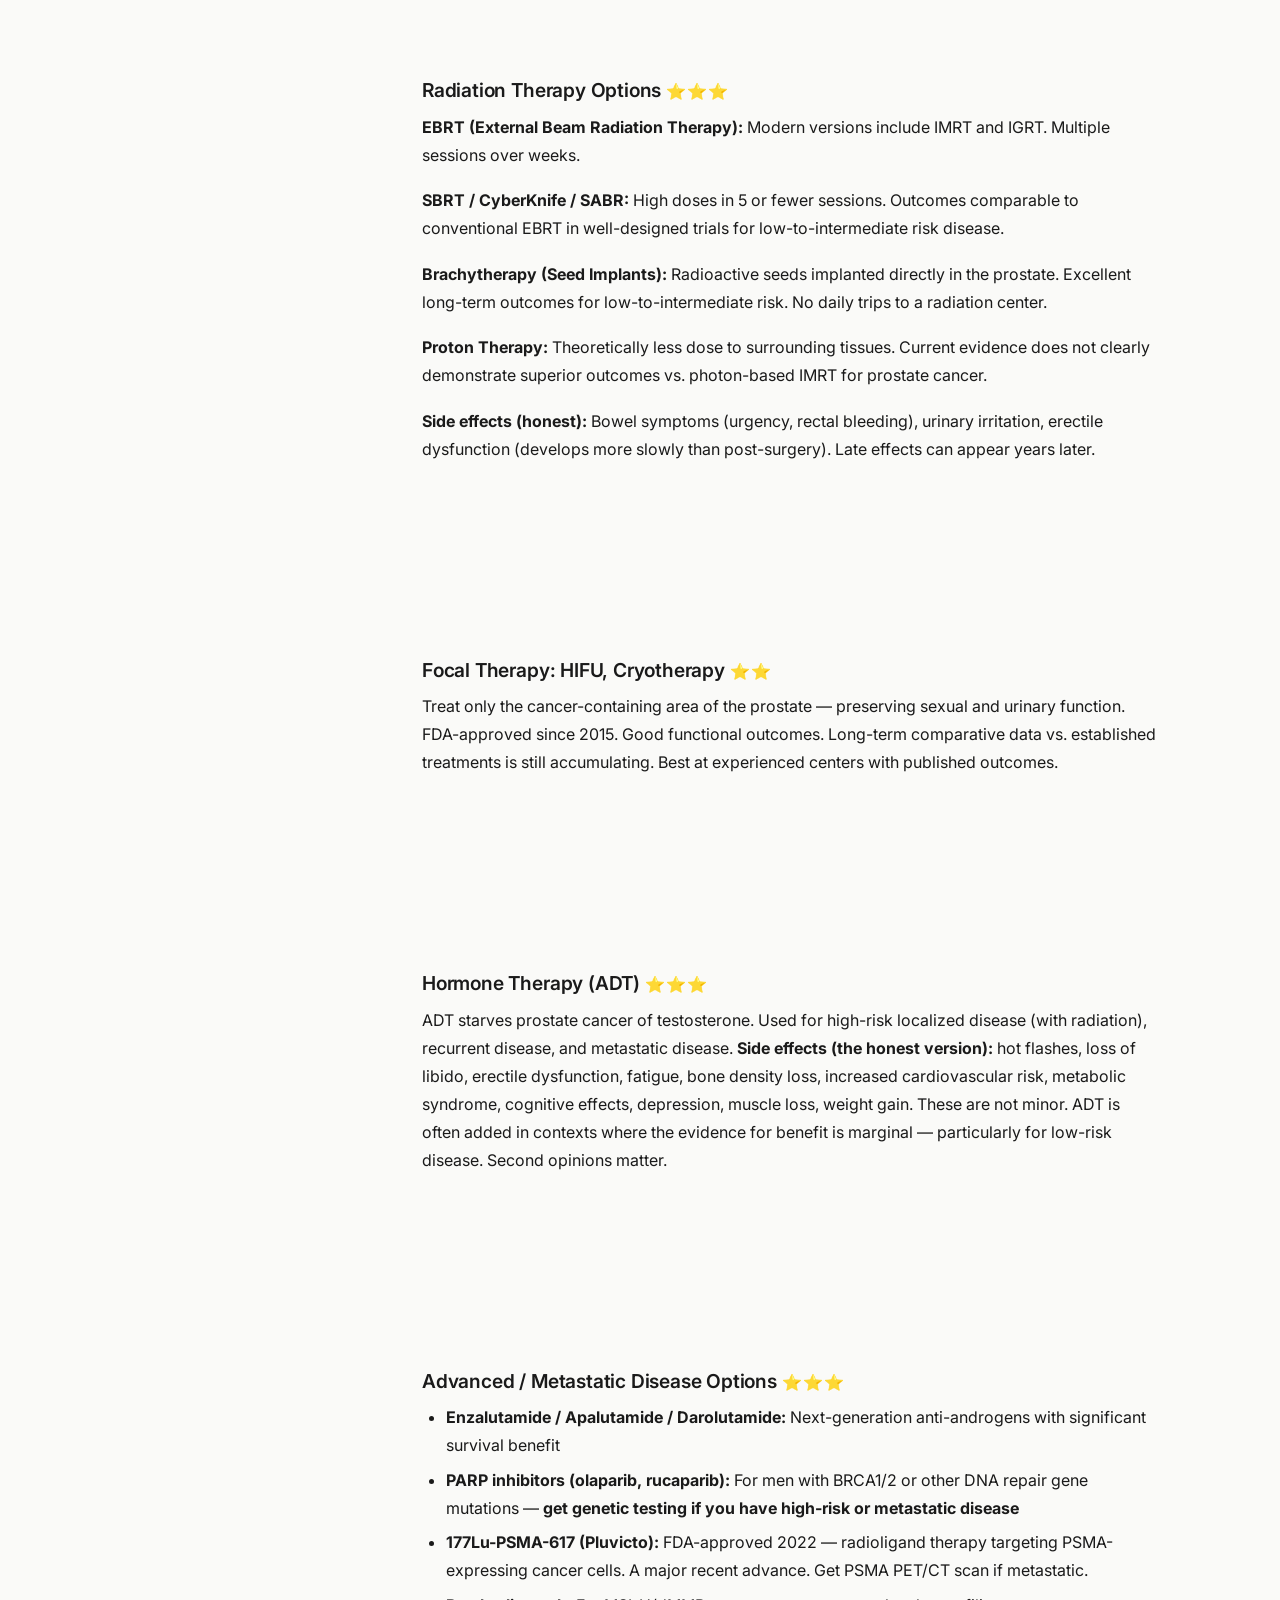
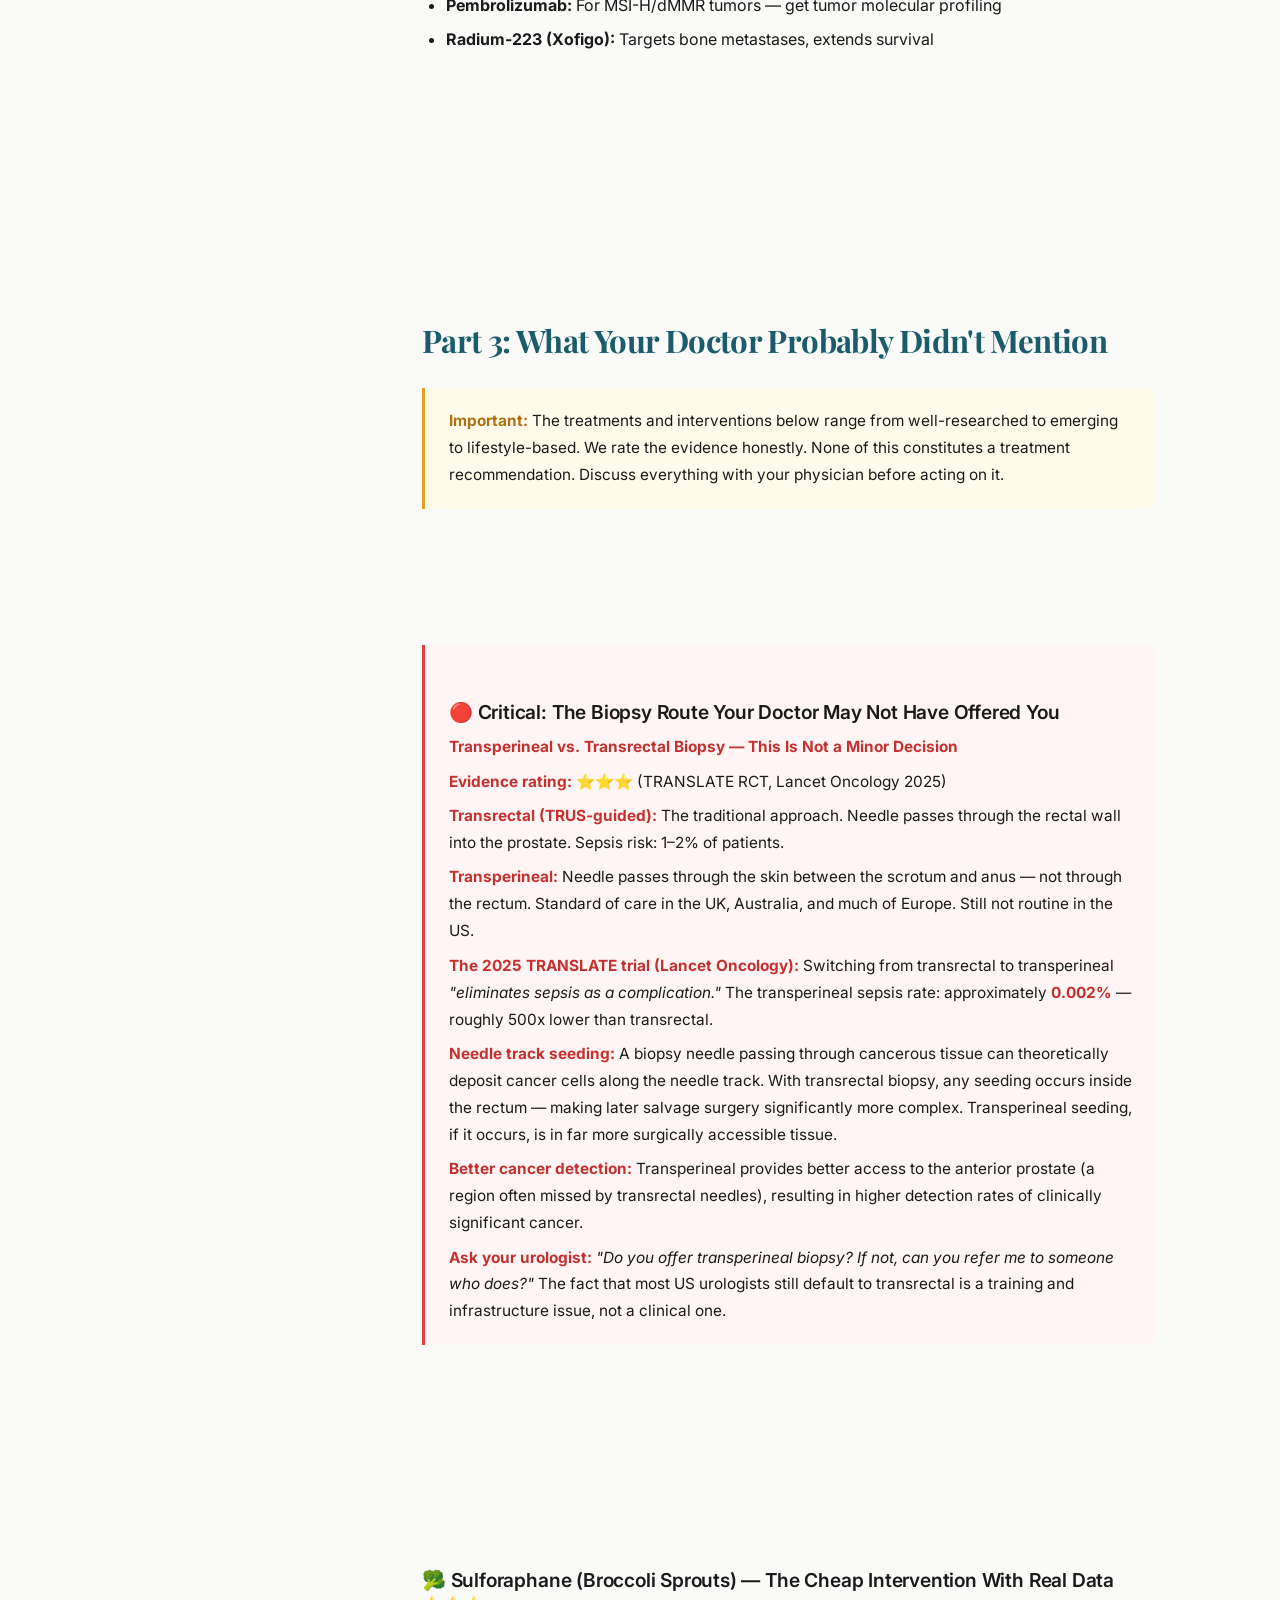
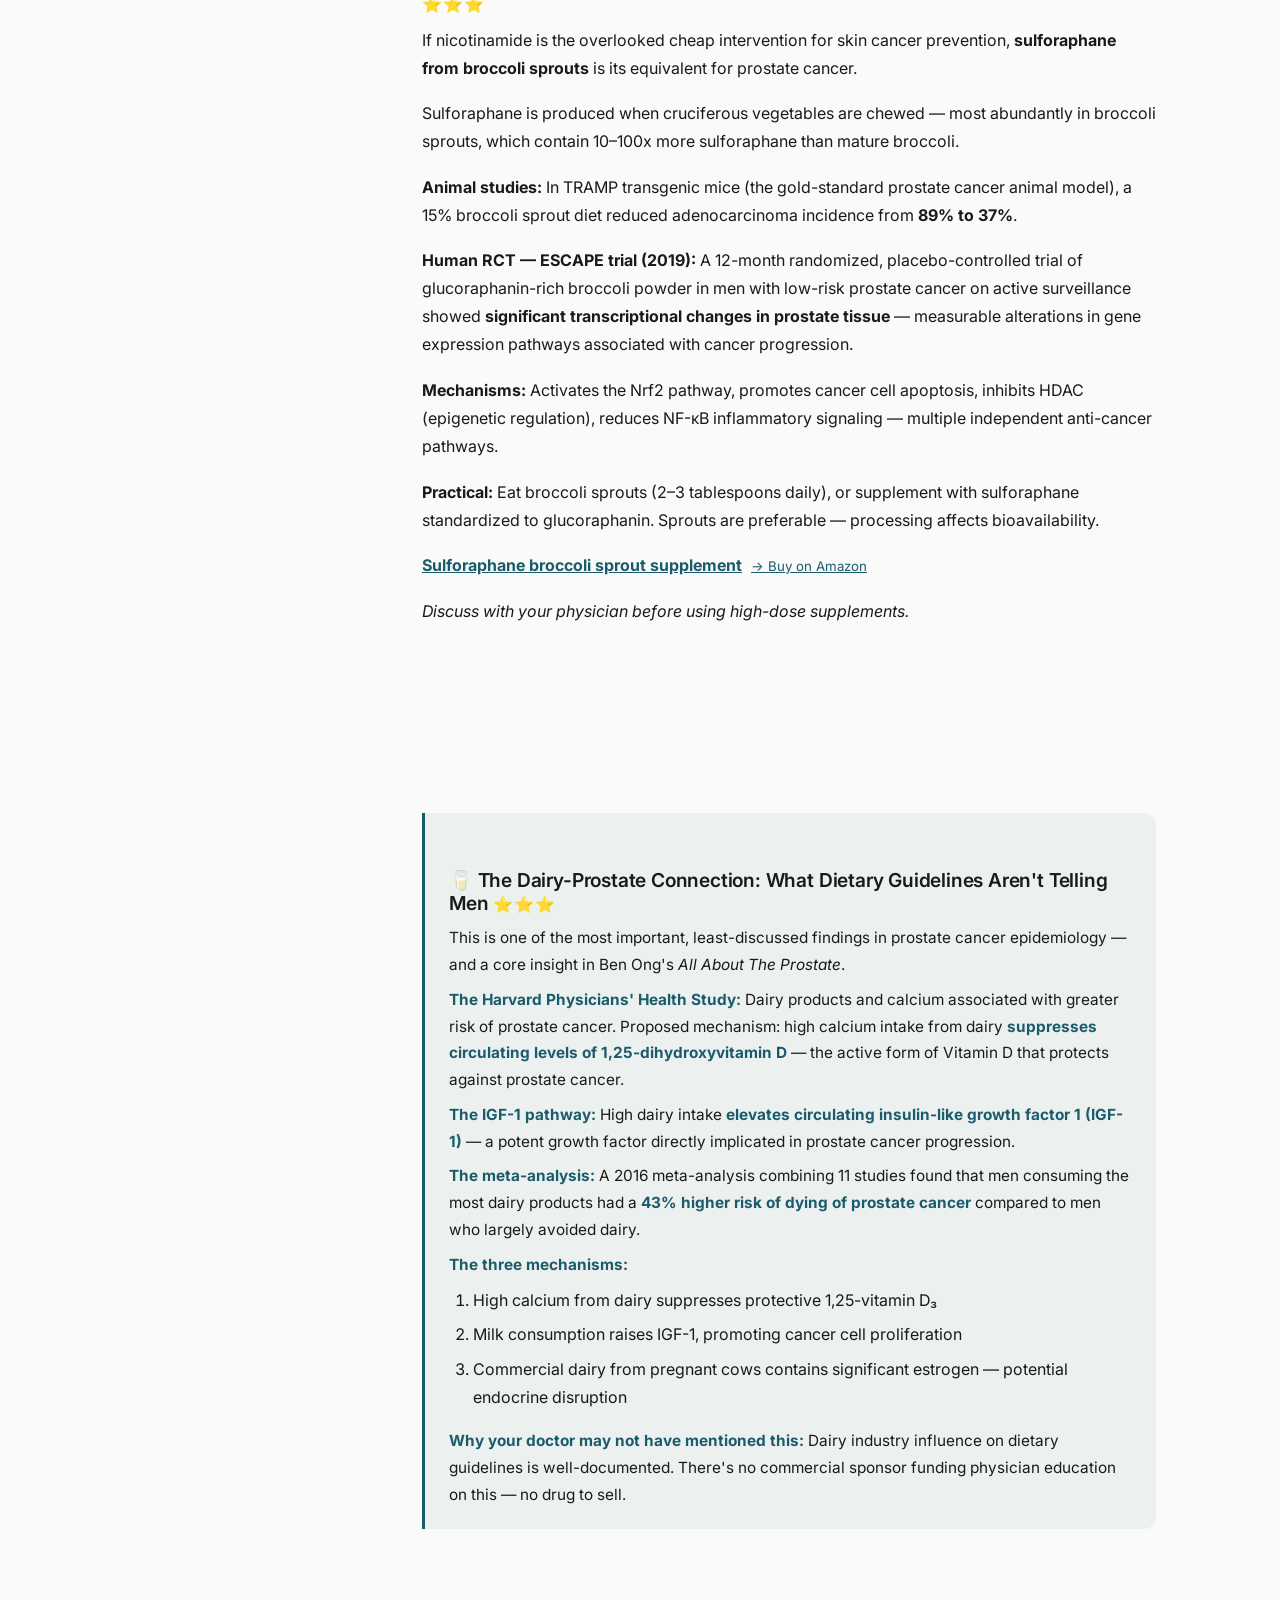
==== commit 69fe082f: "Add EAU26 prostate screening paradigm shift (March 2026)" ====
--- a/prostate.html
+++ b/prostate.html
@@ -443,9 +443,10 @@
     <div class="ebook-cta">
       <h3>📖 Want the Complete Prostate Protocol?</h3>
       <p><em>"Prostate Health: What Your Urologist May Not Tell You"</em></p>
-      <p>The full guide — HoLEP vs TURP in detail, the complete natural protocol, questions to ask, active surveillance decision framework, and Ben Ong's full dietary protocol.</p>
-      <p><strong>Coming soon.</strong></p>
-      <a href="#email-mid" class="btn-amber">Join the Waitlist →</a>
+      <p>The full guide — HoLEP vs TURP in detail, the complete natural protocol, the dairy bombshell, the biopsy route that eliminates sepsis, active surveillance decision framework, and Ben Ong's full dietary protocol. 12,000+ words, 8 chapters, evidence-rated throughout.</p>
+      <div class="ebook-price">$19.99</div>
+      <a href="https://planetcure.gumroad.com/l/kvysne" target="_blank" rel="noopener noreferrer" class="btn-amber">Buy Now on Gumroad →</a>
+      <p style="font-size:0.8em;color:#888;margin-top:8px;">Instant download. No subscription.</p>
     </div>
 
     <!-- PART 4 -->
@@ -550,6 +551,7 @@
         <li>Annual PSA starting at age 50 (or 40 for African Americans and men with first-degree relative with prostate cancer)</li>
         <li>Track your PSA <em>trend</em> — a single number is less meaningful than the trajectory</li>
         <li>Free PSA ratio can help distinguish cancer from BPH</li>
+        <li><strong>🔔 PARADIGM SHIFT (March 2026):</strong> Research presented at the European Association of Urology Congress (EAU26) now shows prostate cancer screening effectiveness is equivalent to breast cancer screening. For decades, major health bodies recommended breast cancer screening while advising against prostate screening — a contradiction that is no longer defensible. If screening makes sense for one, it makes sense for both. <strong>Ask your doctor about screening options.</strong> <em>Source: European Association of Urology Congress, March 2026; European Urology journal</em></li>
       </ul>
     </section>
 
--- a/css/styles.css
+++ b/css/styles.css
@@ -1,13 +1,20 @@
 /* =============================================
    PlanetCure.com — Global Stylesheet
-   Color palette:
-     Primary:    #1a5c6b (deep teal)
-     Background: #fafaf8 (warm white)
-     Text:       #1a1a1a (dark charcoal)
-     Accent/CTA: #e8a020 (amber)
-     Light teal: #e8f4f6 (callout backgrounds)
-     Mid teal:   #c2dfe4
+   Apple-inspired premium health design
+   
+   Design Tokens:
+     Primary teal:   #1a5c6b
+     Accent amber:   #e8a020
+     Background:     #fafaf8
+     Surface:        #ffffff
+     Text:           #1a1a1a
+     Muted:          #6b7280
+     Border:         #e5e7eb
+     Light teal bg:  #e8f4f6
    ============================================= */
+
+/* ---- Google Fonts ---- */
+@import url('https://fonts.googleapis.com/css2?family=Inter:wght@400;500;600;700&family=Playfair+Display:ital,wght@0,700;0,800;1,700&display=swap');
 
 /* ---- Reset & Base ---- */
 *, *::before, *::after { box-sizing: border-box; margin: 0; padding: 0; }
@@ -15,103 +22,130 @@
 html { font-size: 16px; scroll-behavior: smooth; }
 
 body {
-  font-family: 'Inter', sans-serif;
+  font-family: 'Inter', -apple-system, BlinkMacSystemFont, 'Segoe UI', sans-serif;
   background: #fafaf8;
   color: #1a1a1a;
-  line-height: 1.7;
+  line-height: 1.75;
   -webkit-font-smoothing: antialiased;
+  -moz-osx-font-smoothing: grayscale;
 }
 
 img { max-width: 100%; display: block; }
-a { color: #1a5c6b; text-decoration: underline; transition: color .2s; }
+a { color: #1a5c6b; text-decoration: underline; transition: color .2s ease; }
 a:hover { color: #e8a020; }
 
 /* ---- Typography ---- */
 h1, h2, h3, h4, h5 {
-  font-family: 'Playfair Display', serif;
-  line-height: 1.25;
+  font-family: 'Playfair Display', Georgia, serif;
+  line-height: 1.2;
   color: #1a1a1a;
-}
-h1 { font-size: clamp(2rem, 5vw, 3.2rem); margin-bottom: .6em; }
-h2 { font-size: clamp(1.5rem, 3.5vw, 2.2rem); margin-bottom: .5em; }
-h3 { font-size: clamp(1.15rem, 2.5vw, 1.5rem); margin-bottom: .4em; }
-h4 { font-size: 1.1rem; margin-bottom: .35em; font-family: 'Inter', sans-serif; font-weight: 700; }
+  letter-spacing: -0.02em;
+}
+h1 { font-size: clamp(2.2rem, 5.5vw, 3.5rem); font-weight: 800; margin-bottom: .6em; }
+h2 { font-size: clamp(1.6rem, 3.5vw, 2.2rem); font-weight: 700; margin-bottom: .5em; color: #1a5c6b; }
+h3 {
+  font-family: 'Inter', sans-serif;
+  font-size: clamp(1.1rem, 2.5vw, 1.3rem);
+  font-weight: 600;
+  margin-bottom: .4em;
+  color: #1a1a1a;
+  letter-spacing: -0.01em;
+}
+h4 {
+  font-family: 'Inter', sans-serif;
+  font-size: 1rem;
+  font-weight: 700;
+  margin-bottom: .35em;
+  color: #1a1a1a;
+}
 
 p { margin-bottom: 1.1em; }
 p:last-child { margin-bottom: 0; }
 ul, ol { padding-left: 1.5em; margin-bottom: 1.1em; }
-li { margin-bottom: .35em; }
+li { margin-bottom: .4em; }
 strong { font-weight: 700; }
 em { font-style: italic; }
 
 /* ---- Layout ---- */
 .container {
-  max-width: 860px;
+  max-width: 880px;
   margin: 0 auto;
-  padding: 0 1.25rem;
+  padding: 0 1.5rem;
 }
 .container--wide {
-  max-width: 1100px;
+  max-width: 1120px;
   margin: 0 auto;
-  padding: 0 1.25rem;
+  padding: 0 1.5rem;
 }
 
 /* ---- Navigation ---- */
 .site-nav {
-  background: #fff;
-  border-bottom: 1px solid #e0e8ea;
+  background: rgba(255, 255, 255, 0.96);
+  backdrop-filter: blur(12px);
+  -webkit-backdrop-filter: blur(12px);
+  border-bottom: 1px solid rgba(0, 0, 0, 0.06);
   position: sticky;
   top: 0;
   z-index: 100;
-  box-shadow: 0 1px 6px rgba(26,92,107,.07);
+  box-shadow: 0 1px 20px rgba(0, 0, 0, 0.06);
+  transition: box-shadow .3s ease;
 }
 .nav-inner {
   display: flex;
   align-items: center;
   justify-content: space-between;
-  padding: .9rem 1.25rem;
-  max-width: 1100px;
+  padding: 1rem 1.5rem;
+  max-width: 1120px;
   margin: 0 auto;
 }
 .nav-logo {
   font-family: 'Playfair Display', serif;
-  font-size: 1.45rem;
-  font-weight: 700;
-  color: #1a5c6b;
+  font-size: 1.5rem;
+  font-weight: 800;
+  color: #1a1a1a;
   text-decoration: none;
-  letter-spacing: -.5px;
-}
-.nav-logo:hover { color: #1a5c6b; }
-.nav-logo span { color: #e8a020; }
+  letter-spacing: -0.03em;
+  transition: opacity .2s;
+}
+.nav-logo:hover { color: #1a1a1a; opacity: .75; }
+.nav-logo span { color: #1a5c6b; }
 
 .nav-links {
   display: flex;
   align-items: center;
-  gap: 1.5rem;
+  gap: 2rem;
   list-style: none;
   padding: 0;
   margin: 0;
 }
 .nav-links a {
   text-decoration: none;
-  font-size: .95rem;
+  font-size: .9rem;
   font-weight: 500;
-  color: #1a1a1a;
-}
-.nav-links a:hover { color: #1a5c6b; }
+  color: #4a5568;
+  letter-spacing: .01em;
+  transition: color .2s;
+}
+.nav-links a:hover { color: #1a1a1a; }
 
 .nav-cta {
-  background: #e8a020;
+  background: #1a5c6b !important;
   color: #fff !important;
-  padding: .45rem 1rem;
-  border-radius: 6px;
-  font-weight: 600;
-  font-size: .9rem;
+  padding: .5rem 1.25rem !important;
+  border-radius: 100px !important;
+  font-weight: 600 !important;
+  font-size: .875rem !important;
   text-decoration: none !important;
-  transition: background .2s;
+  transition: background .2s, transform .15s, box-shadow .2s !important;
   white-space: nowrap;
-}
-.nav-cta:hover { background: #d4911a !important; color: #fff !important; }
+  box-shadow: 0 2px 8px rgba(26, 92, 107, 0.25);
+}
+.nav-cta:hover {
+  background: #164f5c !important;
+  color: #fff !important;
+  transform: translateY(-1px);
+  box-shadow: 0 4px 16px rgba(26, 92, 107, 0.35) !important;
+}
 
 /* Mobile nav toggle */
 .nav-toggle {
@@ -119,139 +153,353 @@
   background: none;
   border: none;
   cursor: pointer;
-  padding: .25rem;
+  padding: .35rem;
   flex-direction: column;
   gap: 5px;
 }
 .nav-toggle span {
   display: block;
-  width: 24px;
+  width: 22px;
   height: 2px;
   background: #1a1a1a;
-  transition: all .3s;
+  border-radius: 2px;
+  transition: all .3s ease;
 }
 .nav-toggle.open span:nth-child(1) { transform: rotate(45deg) translate(5px, 5px); }
-.nav-toggle.open span:nth-child(2) { opacity: 0; }
+.nav-toggle.open span:nth-child(2) { opacity: 0; transform: scaleX(0); }
 .nav-toggle.open span:nth-child(3) { transform: rotate(-45deg) translate(5px, -5px); }
 
 /* ---- Buttons ---- */
 .btn {
-  display: inline-block;
+  display: inline-flex;
+  align-items: center;
+  justify-content: center;
+  gap: .4rem;
+  padding: .8rem 1.875rem;
+  border-radius: 10px;
+  font-weight: 600;
+  font-size: .9375rem;
+  text-decoration: none;
+  transition: all .2s ease;
+  cursor: pointer;
+  border: none;
+  font-family: 'Inter', sans-serif;
+  line-height: 1;
+  letter-spacing: .01em;
+  white-space: nowrap;
+}
+.btn-primary {
+  background: #e8a020;
+  color: #fff;
+  box-shadow: 0 2px 8px rgba(232, 160, 32, 0.3);
+}
+.btn-primary:hover {
+  background: #d4911a;
+  color: #fff;
+  transform: translateY(-2px);
+  box-shadow: 0 6px 20px rgba(232, 160, 32, 0.4);
+}
+.btn-secondary {
+  background: transparent;
+  color: #fff;
+  border: 1.5px solid rgba(255, 255, 255, 0.45);
+}
+.btn-secondary:hover {
+  background: rgba(255, 255, 255, 0.12);
+  color: #fff;
+  border-color: rgba(255, 255, 255, 0.7);
+}
+.btn-teal {
+  background: #1a5c6b;
+  color: #fff;
+  box-shadow: 0 2px 8px rgba(26, 92, 107, 0.25);
+}
+.btn-teal:hover {
+  background: #164f5c;
+  color: #fff;
+  transform: translateY(-2px);
+  box-shadow: 0 6px 20px rgba(26, 92, 107, 0.35);
+}
+.btn-outline-teal {
+  background: transparent;
+  color: #1a5c6b;
+  border: 1.5px solid #1a5c6b;
+}
+.btn-outline-teal:hover {
+  background: #1a5c6b;
+  color: #fff;
+}
+.btn-sm { padding: .5rem 1.1rem; font-size: .875rem; border-radius: 8px; }
+.btn-amber {
+  background: #e8a020;
+  color: #fff;
   padding: .75rem 1.75rem;
   border-radius: 8px;
   font-weight: 600;
-  font-size: 1rem;
   text-decoration: none;
+  display: inline-block;
   transition: all .2s;
-  cursor: pointer;
-  border: none;
-  font-family: 'Inter', sans-serif;
-  line-height: 1;
-}
-.btn-primary {
-  background: #e8a020;
-  color: #fff;
-}
-.btn-primary:hover { background: #d4911a; color: #fff; transform: translateY(-1px); box-shadow: 0 4px 14px rgba(232,160,32,.35); }
-.btn-secondary {
-  background: transparent;
-  color: #1a5c6b;
-  border: 2px solid #1a5c6b;
-}
-.btn-secondary:hover { background: #1a5c6b; color: #fff; }
-.btn-teal {
-  background: #1a5c6b;
-  color: #fff;
-}
-.btn-teal:hover { background: #164f5c; color: #fff; transform: translateY(-1px); box-shadow: 0 4px 14px rgba(26,92,107,.3); }
-.btn-sm { padding: .5rem 1.1rem; font-size: .9rem; }
+  box-shadow: 0 2px 8px rgba(232,160,32,.3);
+  font-family: 'Inter', sans-serif;
+}
+.btn-amber:hover {
+  background: #c8881a;
+  color: #fff;
+  transform: translateY(-1px);
+  box-shadow: 0 4px 16px rgba(232,160,32,.4);
+}
 
 /* ---- Hero ---- */
 .hero {
-  background: linear-gradient(135deg, #1a5c6b 0%, #0f3840 100%);
-  color: #fff;
-  padding: 5rem 1.25rem 4.5rem;
+  background: linear-gradient(160deg, #0d3d4a 0%, #1a5c6b 50%, #1e6b7c 100%);
+  color: #fff;
+  padding: 6rem 1.5rem 5rem;
   text-align: center;
-}
+  position: relative;
+  overflow: hidden;
+}
+.hero::before {
+  content: '';
+  position: absolute;
+  inset: 0;
+  background:
+    radial-gradient(ellipse 80% 60% at 20% 80%, rgba(232,160,32,.08) 0%, transparent 60%),
+    radial-gradient(ellipse 60% 80% at 80% 20%, rgba(255,255,255,.04) 0%, transparent 50%);
+  pointer-events: none;
+}
+.hero > * { position: relative; z-index: 1; }
 .hero h1 {
   color: #fff;
-  font-size: clamp(2.2rem, 5.5vw, 3.6rem);
-  max-width: 780px;
-  margin: 0 auto .6em;
+  font-size: clamp(2.3rem, 6vw, 3.75rem);
+  max-width: 820px;
+  margin: 0 auto .7em;
+  font-weight: 800;
+  letter-spacing: -0.03em;
+  line-height: 1.1;
 }
 .hero .hero-sub {
-  font-size: clamp(1.05rem, 2.5vw, 1.25rem);
-  max-width: 620px;
-  margin: 0 auto 2rem;
-  opacity: .9;
-  font-family: 'Inter', sans-serif;
-  line-height: 1.6;
+  font-size: clamp(1.05rem, 2.5vw, 1.2rem);
+  max-width: 640px;
+  margin: 0 auto 2.25rem;
+  opacity: .88;
+  font-family: 'Inter', sans-serif;
+  line-height: 1.7;
+  font-weight: 400;
 }
 .hero-badge {
+  display: inline-flex;
+  align-items: center;
+  gap: .5rem;
+  background: rgba(255, 255, 255, 0.1);
+  color: rgba(255, 255, 255, 0.9);
+  border: 1px solid rgba(255, 255, 255, 0.18);
+  padding: .35rem 1rem;
+  border-radius: 100px;
+  font-size: .78rem;
+  font-weight: 600;
+  letter-spacing: .06em;
+  text-transform: uppercase;
+  margin-bottom: 1.5rem;
+  backdrop-filter: blur(8px);
+  font-family: 'Inter', sans-serif;
+}
+.hero-badge::before {
+  content: '';
   display: inline-block;
-  background: rgba(232,160,32,.2);
+  width: 6px;
+  height: 6px;
+  background: #e8a020;
+  border-radius: 50%;
+}
+.hero-actions {
+  display: flex;
+  gap: .875rem;
+  justify-content: center;
+  flex-wrap: wrap;
+  margin-top: .5rem;
+}
+
+/* Hero stats row */
+.hero-stats {
+  display: flex;
+  justify-content: center;
+  gap: 3rem;
+  margin-top: 3.5rem;
+  padding-top: 2.5rem;
+  border-top: 1px solid rgba(255, 255, 255, 0.12);
+  flex-wrap: wrap;
+}
+.hero-stat {
+  text-align: center;
+}
+.hero-stat-number {
+  font-family: 'Playfair Display', serif;
+  font-size: 2.25rem;
+  font-weight: 800;
+  color: #fff;
+  line-height: 1;
+  margin-bottom: .3rem;
+  letter-spacing: -0.02em;
+}
+.hero-stat-number em {
   color: #f5c25e;
-  border: 1px solid rgba(232,160,32,.4);
-  padding: .3rem .8rem;
-  border-radius: 20px;
+  font-style: normal;
+}
+.hero-stat-label {
   font-size: .8rem;
-  font-weight: 600;
-  letter-spacing: .5px;
-  text-transform: uppercase;
-  margin-bottom: 1.2rem;
-}
-.hero-actions { display: flex; gap: .75rem; justify-content: center; flex-wrap: wrap; margin-top: .5rem; }
+  color: rgba(255, 255, 255, 0.65);
+  max-width: 140px;
+  line-height: 1.4;
+  font-family: 'Inter', sans-serif;
+}
 
 /* ---- Section spacing ---- */
-section { padding: 4rem 0; }
+section { padding: 5rem 0; }
 .section-label {
-  font-size: .8rem;
+  font-family: 'Inter', sans-serif;
+  font-size: .72rem;
   font-weight: 700;
-  letter-spacing: 1.5px;
+  letter-spacing: .12em;
   text-transform: uppercase;
   color: #1a5c6b;
-  margin-bottom: .6rem;
+  margin-bottom: .75rem;
+  display: block;
 }
 .section-heading {
-  font-size: clamp(1.6rem, 3.5vw, 2.3rem);
+  font-size: clamp(1.75rem, 3.5vw, 2.4rem);
+  color: #1a1a1a;
   margin-bottom: .5em;
+  letter-spacing: -0.025em;
 }
 .section-sub {
   font-size: 1.1rem;
-  color: #4a5568;
-  max-width: 600px;
-  margin-bottom: 2.5rem;
-}
-
-/* ---- Why PlanetCure: 3-col ---- */
+  color: #6b7280;
+  max-width: 560px;
+  margin-bottom: 3rem;
+  line-height: 1.7;
+}
+
+/* ---- Why PlanetCure: 3-col grid ---- */
 .why-grid {
   display: grid;
   grid-template-columns: repeat(3, 1fr);
-  gap: 2rem;
+  gap: 1.75rem;
   margin-top: 2.5rem;
 }
 .why-card {
   background: #fff;
-  border-radius: 12px;
-  padding: 2rem 1.75rem;
-  border: 1px solid #e0e8ea;
-  transition: box-shadow .2s;
-}
-.why-card:hover { box-shadow: 0 4px 20px rgba(26,92,107,.1); }
+  border-radius: 16px;
+  padding: 2.25rem 2rem;
+  border: 1px solid #e5e7eb;
+  transition: box-shadow .25s ease, transform .25s ease;
+  position: relative;
+  overflow: hidden;
+}
+.why-card::after {
+  content: '';
+  position: absolute;
+  top: 0;
+  left: 0;
+  right: 0;
+  height: 3px;
+  background: linear-gradient(90deg, #1a5c6b, #2d8a9f);
+  opacity: 0;
+  transition: opacity .25s;
+}
+.why-card:hover {
+  box-shadow: 0 8px 32px rgba(26, 92, 107, 0.12);
+  transform: translateY(-3px);
+}
+.why-card:hover::after { opacity: 1; }
 .why-icon {
-  font-size: 2rem;
-  margin-bottom: .75rem;
+  font-size: 2.25rem;
+  margin-bottom: 1rem;
+  display: block;
 }
 .why-card h3 {
   font-family: 'Inter', sans-serif;
   font-size: 1.1rem;
   font-weight: 700;
   color: #1a5c6b;
-  margin-bottom: .5rem;
-}
-.why-card p { font-size: .95rem; color: #4a5568; margin: 0; }
-
-/* ---- $10 Story callout ---- */
+  margin-bottom: .6rem;
+}
+.why-card p {
+  font-size: .95rem;
+  color: #6b7280;
+  margin: 0;
+  line-height: 1.7;
+}
+
+/* ---- $10 Story — full-width teal ---- */
+.story-section {
+  background: linear-gradient(160deg, #0d3d4a 0%, #1a5c6b 100%);
+  color: #fff;
+  padding: 5rem 1.5rem;
+  position: relative;
+  overflow: hidden;
+}
+.story-section::before {
+  content: '"';
+  position: absolute;
+  top: -60px;
+  left: 40px;
+  font-size: 20rem;
+  font-family: 'Playfair Display', serif;
+  color: rgba(255, 255, 255, 0.04);
+  line-height: 1;
+  pointer-events: none;
+  user-select: none;
+}
+.story-inner {
+  max-width: 820px;
+  margin: 0 auto;
+  position: relative;
+  z-index: 1;
+}
+.story-section .story-label {
+  display: inline-flex;
+  align-items: center;
+  gap: .4rem;
+  font-size: .72rem;
+  font-weight: 700;
+  letter-spacing: .12em;
+  text-transform: uppercase;
+  color: #f5c25e;
+  margin-bottom: 1.25rem;
+  font-family: 'Inter', sans-serif;
+}
+.story-section h2 {
+  color: #fff;
+  margin-bottom: 1.25rem;
+  font-size: clamp(1.6rem, 3.5vw, 2.3rem);
+  letter-spacing: -0.025em;
+}
+.story-section p {
+  color: rgba(255, 255, 255, 0.85);
+  font-size: 1.05rem;
+  line-height: 1.75;
+}
+.story-stat-block {
+  background: rgba(255, 255, 255, 0.08);
+  border: 1px solid rgba(255, 255, 255, 0.12);
+  border-left: 4px solid #e8a020;
+  border-radius: 0 12px 12px 0;
+  padding: 1.25rem 1.5rem;
+  margin: 2rem 0;
+  backdrop-filter: blur(4px);
+}
+.story-stat-block strong {
+  color: #f5c25e;
+  font-size: 1.05rem;
+  display: block;
+  margin-bottom: .35rem;
+}
+.story-stat-block span {
+  color: rgba(255, 255, 255, 0.65);
+  font-size: .9rem;
+}
+
+/* Legacy support */
 .story-callout {
   background: #1a5c6b;
   color: #fff;
@@ -267,16 +515,18 @@
   left: 20px;
   font-size: 12rem;
   font-family: 'Playfair Display', serif;
-  color: rgba(255,255,255,.07);
+  color: rgba(255,255,255,.06);
   line-height: 1;
 }
 .story-callout .story-label {
-  font-size: .8rem;
+  font-size: .72rem;
   font-weight: 700;
-  letter-spacing: 1.5px;
+  letter-spacing: .12em;
   text-transform: uppercase;
   color: #f5c25e;
   margin-bottom: 1rem;
+  display: block;
+  font-family: 'Inter', sans-serif;
 }
 .story-callout h2 {
   color: #fff;
@@ -291,104 +541,203 @@
   border-radius: 0 8px 8px 0;
   margin: 1.5rem 0;
 }
-.story-callout .story-stat strong { color: #f5c25e; font-size: 1.15rem; }
+.story-callout .story-stat strong { color: #f5c25e; font-size: 1.1rem; }
 .story-callout a { color: #f5c25e; }
 
 /* ---- Conditions grid ---- */
 .conditions-grid {
   display: grid;
-  grid-template-columns: repeat(auto-fill, minmax(220px, 1fr));
+  grid-template-columns: repeat(auto-fill, minmax(240px, 1fr));
   gap: 1.5rem;
-  margin-top: 2rem;
+  margin-top: 2.5rem;
 }
 .condition-card {
   background: #fff;
-  border-radius: 12px;
-  border: 2px solid #e0e8ea;
-  padding: 1.75rem;
+  border-radius: 16px;
+  border: 1.5px solid #e5e7eb;
+  padding: 2rem 1.75rem;
   text-decoration: none;
   color: inherit;
-  transition: all .2s;
+  transition: all .25s ease;
   display: flex;
   flex-direction: column;
-  gap: .5rem;
+  gap: .6rem;
+  position: relative;
+  overflow: hidden;
 }
 .condition-card.live {
   border-color: #1a5c6b;
+  box-shadow: 0 2px 12px rgba(26, 92, 107, 0.08);
+}
+.condition-card.live::before {
+  content: '';
+  position: absolute;
+  top: 0;
+  left: 0;
+  right: 0;
+  height: 3px;
+  background: linear-gradient(90deg, #1a5c6b, #2d8a9f);
 }
 .condition-card.live:hover {
-  box-shadow: 0 6px 24px rgba(26,92,107,.15);
-  transform: translateY(-2px);
-}
-.condition-card .card-icon { font-size: 1.75rem; }
+  box-shadow: 0 10px 36px rgba(26, 92, 107, 0.18);
+  transform: translateY(-4px);
+  border-color: #1a5c6b;
+}
+/* Coming soon cards — subdued */
+.condition-card:not(.live):not(.condition-card-link) {
+  opacity: .7;
+  background: #fafaf8;
+}
+.condition-card.condition-card-link {
+  border-color: #1a5c6b;
+  box-shadow: 0 2px 12px rgba(26, 92, 107, 0.08);
+}
+.condition-card.condition-card-link::before {
+  content: '';
+  position: absolute;
+  top: 0;
+  left: 0;
+  right: 0;
+  height: 3px;
+  background: linear-gradient(90deg, #1a5c6b, #2d8a9f);
+}
+.condition-card.condition-card-link:hover {
+  box-shadow: 0 10px 36px rgba(26, 92, 107, 0.18);
+  transform: translateY(-4px);
+}
+.condition-card .card-icon {
+  font-size: 2rem;
+  display: block;
+  margin-bottom: .25rem;
+}
 .condition-card h3 {
   font-family: 'Inter', sans-serif;
   font-weight: 700;
   font-size: 1.05rem;
   color: #1a1a1a;
-}
-.condition-card p { font-size: .9rem; color: #4a5568; margin: 0; }
+  margin: 0;
+}
+.condition-card p {
+  font-size: .9rem;
+  color: #6b7280;
+  margin: 0;
+  line-height: 1.6;
+}
 .condition-card .card-tag {
-  font-size: .75rem;
+  font-family: 'Inter', sans-serif;
+  font-size: .72rem;
   font-weight: 700;
-  padding: .2rem .6rem;
-  border-radius: 12px;
-  display: inline-block;
+  padding: .25rem .75rem;
+  border-radius: 100px;
+  display: inline-flex;
+  align-items: center;
+  gap: .3rem;
   margin-top: .25rem;
   align-self: flex-start;
-}
-.card-tag.live-tag { background: #e8f4f6; color: #1a5c6b; }
-.card-tag.soon-tag { background: #f5f5f3; color: #888; }
+  letter-spacing: .02em;
+}
+.card-tag.live-tag {
+  background: rgba(26, 92, 107, 0.1);
+  color: #1a5c6b;
+}
+.card-tag.soon-tag {
+  background: #f3f4f6;
+  color: #9ca3af;
+}
+.live-tag, .soon-tag { /* standalone use */ }
+
+/* ---- Trust stats (homepage) ---- */
+.trust-stats {
+  display: grid;
+  grid-template-columns: repeat(3, 1fr);
+  gap: 2rem;
+  text-align: center;
+}
+.trust-stat-number {
+  font-family: 'Playfair Display', serif;
+  font-size: 2.75rem;
+  font-weight: 800;
+  color: #1a5c6b;
+  line-height: 1;
+  margin-bottom: .4rem;
+  letter-spacing: -0.02em;
+}
+.trust-stat-label {
+  font-size: .9rem;
+  color: #6b7280;
+  line-height: 1.5;
+}
+.trust-stat-source {
+  font-size: .75rem;
+  color: #9ca3af;
+  font-style: italic;
+  margin-top: .2rem;
+}
 
 /* ---- Email capture ---- */
 .email-section {
-  background: #f0f7f9;
-  border-radius: 16px;
-  padding: 3rem 2rem;
+  background: #fff;
+  border-radius: 20px;
+  padding: 3.5rem 2.5rem;
   text-align: center;
-}
-.email-section h2 { margin-bottom: .5rem; }
-.email-section p { color: #4a5568; margin-bottom: 1.5rem; max-width: 500px; margin-left: auto; margin-right: auto; }
+  border: 1px solid #e5e7eb;
+  box-shadow: 0 2px 24px rgba(0, 0, 0, 0.06);
+}
+.email-section h2 {
+  font-size: clamp(1.5rem, 3vw, 2rem);
+  margin-bottom: .6rem;
+  color: #1a1a1a;
+}
+.email-section p {
+  color: #6b7280;
+  margin-bottom: 2rem;
+  max-width: 480px;
+  margin-left: auto;
+  margin-right: auto;
+  line-height: 1.7;
+}
 .email-form {
   display: flex;
   gap: .75rem;
-  max-width: 480px;
+  max-width: 500px;
   margin: 0 auto;
   flex-wrap: wrap;
 }
 .email-form input[type="email"] {
   flex: 1;
-  min-width: 200px;
-  padding: .75rem 1rem;
-  border: 2px solid #c2dfe4;
-  border-radius: 8px;
+  min-width: 220px;
+  padding: .875rem 1.125rem;
+  border: 1.5px solid #e5e7eb;
+  border-radius: 10px;
   font-size: 1rem;
   font-family: 'Inter', sans-serif;
-  background: #fff;
-  transition: border-color .2s;
+  background: #fafaf8;
+  transition: border-color .2s, box-shadow .2s;
   color: #1a1a1a;
 }
+.email-form input[type="email"]::placeholder { color: #9ca3af; }
 .email-form input[type="email"]:focus {
   outline: none;
   border-color: #1a5c6b;
-}
-.email-form button {
-  white-space: nowrap;
-}
+  box-shadow: 0 0 0 3px rgba(26, 92, 107, 0.1);
+  background: #fff;
+}
+.email-form button { white-space: nowrap; }
 .email-fine {
-  font-size: .8rem;
-  color: #888;
-  margin-top: .75rem;
+  font-size: .78rem;
+  color: #9ca3af;
+  margin-top: 1rem;
+  line-height: 1.6;
 }
 
 /* ---- Footer ---- */
 .site-footer {
-  background: #1a1a1a;
-  color: rgba(255,255,255,.7);
-  padding: 3rem 1.25rem;
+  background: #111827;
+  color: rgba(255, 255, 255, 0.65);
+  padding: 4rem 1.5rem 2.5rem;
 }
 .footer-inner {
-  max-width: 1100px;
+  max-width: 1120px;
   margin: 0 auto;
 }
 .footer-top {
@@ -396,102 +745,127 @@
   justify-content: space-between;
   align-items: flex-start;
   flex-wrap: wrap;
-  gap: 2rem;
-  margin-bottom: 2rem;
-  padding-bottom: 2rem;
-  border-bottom: 1px solid rgba(255,255,255,.1);
+  gap: 3rem;
+  margin-bottom: 2.5rem;
+  padding-bottom: 2.5rem;
+  border-bottom: 1px solid rgba(255, 255, 255, 0.08);
 }
 .footer-brand .nav-logo {
-  font-size: 1.3rem;
+  font-size: 1.4rem;
   color: #fff;
   display: block;
-  margin-bottom: .5rem;
-}
-.footer-brand p { font-size: .9rem; max-width: 280px; }
+  margin-bottom: .6rem;
+  text-decoration: none;
+}
+.footer-brand .nav-logo:hover { opacity: .8; }
+.footer-brand p {
+  font-size: .875rem;
+  max-width: 260px;
+  line-height: 1.7;
+  color: rgba(255, 255, 255, 0.5);
+}
 .footer-links {
   display: flex;
-  gap: 3rem;
+  gap: 4rem;
   flex-wrap: wrap;
 }
 .footer-col h4 {
   font-family: 'Inter', sans-serif;
-  font-size: .85rem;
+  font-size: .72rem;
   font-weight: 700;
   text-transform: uppercase;
-  letter-spacing: 1px;
-  color: #fff;
-  margin-bottom: .75rem;
+  letter-spacing: .1em;
+  color: rgba(255, 255, 255, 0.9);
+  margin-bottom: 1rem;
 }
 .footer-col ul { list-style: none; padding: 0; margin: 0; }
-.footer-col li { margin-bottom: .4rem; }
+.footer-col li { margin-bottom: .5rem; }
 .footer-col a {
-  color: rgba(255,255,255,.6);
+  color: rgba(255, 255, 255, 0.5);
   text-decoration: none;
-  font-size: .9rem;
+  font-size: .875rem;
+  transition: color .2s;
 }
 .footer-col a:hover { color: #e8a020; }
 .footer-disclaimer {
-  font-size: .8rem;
-  color: rgba(255,255,255,.45);
-  line-height: 1.7;
-  margin-bottom: 1.5rem;
+  font-size: .78rem;
+  color: rgba(255, 255, 255, 0.35);
+  line-height: 1.75;
+  margin-bottom: 2rem;
 }
 .footer-bottom {
   display: flex;
   justify-content: space-between;
   align-items: center;
   flex-wrap: wrap;
-  gap: .5rem;
-  font-size: .8rem;
-  color: rgba(255,255,255,.4);
-}
-.footer-bottom a { color: rgba(255,255,255,.5); text-decoration: none; }
+  gap: .75rem;
+  font-size: .78rem;
+  color: rgba(255, 255, 255, 0.3);
+  padding-top: 1.5rem;
+  border-top: 1px solid rgba(255, 255, 255, 0.06);
+}
+.footer-bottom a { color: rgba(255, 255, 255, 0.4); text-decoration: none; }
 .footer-bottom a:hover { color: #e8a020; }
 
 /* ============================================
-   SKIN CANCER PAGE — specific styles
+   CONDITION PAGES — specific styles
    ============================================ */
 
 /* Page hero — condition pages */
 .page-hero {
-  background: linear-gradient(135deg, #1a5c6b 0%, #0f3840 100%);
-  color: #fff;
-  padding: 3.5rem 1.25rem 3rem;
+  background: linear-gradient(160deg, #0d3d4a 0%, #1a5c6b 100%);
+  color: #fff;
+  padding: 4rem 1.5rem 3.5rem;
+  position: relative;
+  overflow: hidden;
+}
+.page-hero::before {
+  content: '';
+  position: absolute;
+  inset: 0;
+  background: radial-gradient(ellipse 70% 80% at 90% 50%, rgba(255,255,255,.04) 0%, transparent 60%);
+  pointer-events: none;
 }
 .page-hero-inner {
-  max-width: 860px;
+  max-width: 880px;
   margin: 0 auto;
-}
-.page-hero .hero-badge { margin-bottom: 1rem; }
+  position: relative;
+  z-index: 1;
+}
+.page-hero .hero-badge { margin-bottom: 1.25rem; }
 .page-hero h1 {
   color: #fff;
-  font-size: clamp(1.8rem, 4.5vw, 2.9rem);
-  margin-bottom: .6em;
-  max-width: 700px;
+  font-size: clamp(1.9rem, 4.5vw, 3rem);
+  margin-bottom: .65em;
+  max-width: 720px;
+  letter-spacing: -0.025em;
 }
 .page-hero-sub {
   font-size: 1.1rem;
-  opacity: .88;
-  max-width: 650px;
-  margin-bottom: 1.5rem;
+  opacity: .85;
+  max-width: 660px;
+  margin-bottom: 1.75rem;
+  line-height: 1.7;
+  font-family: 'Inter', sans-serif;
 }
 .page-hero-meta {
   display: flex;
   gap: 1.5rem;
   flex-wrap: wrap;
-  font-size: .85rem;
-  opacity: .7;
+  font-size: .8rem;
+  opacity: .6;
+  font-family: 'Inter', sans-serif;
 }
 
 /* Two-column layout: sidebar + content */
 .page-layout {
   display: grid;
-  grid-template-columns: 240px 1fr;
-  gap: 2.5rem;
+  grid-template-columns: 250px 1fr;
+  gap: 3rem;
   align-items: start;
-  max-width: 1060px;
+  max-width: 1080px;
   margin: 0 auto;
-  padding: 2.5rem 1.25rem;
+  padding: 3rem 1.5rem;
 }
 
 /* TOC Sidebar */
@@ -501,41 +875,43 @@
 }
 .toc-box {
   background: #fff;
-  border: 1px solid #e0e8ea;
-  border-radius: 12px;
+  border: 1px solid #e5e7eb;
+  border-radius: 14px;
   padding: 1.25rem;
+  box-shadow: 0 2px 12px rgba(0, 0, 0, 0.04);
 }
 .toc-box h4 {
-  font-size: .8rem;
+  font-family: 'Inter', sans-serif;
+  font-size: .72rem;
   font-weight: 700;
   text-transform: uppercase;
-  letter-spacing: 1px;
-  color: #888;
-  margin-bottom: .85rem;
-  font-family: 'Inter', sans-serif;
+  letter-spacing: .1em;
+  color: #9ca3af;
+  margin-bottom: 1rem;
 }
 .toc-list { list-style: none; padding: 0; margin: 0; }
-.toc-list li { margin-bottom: .15rem; }
+.toc-list li { margin-bottom: .1rem; }
 .toc-list a {
-  font-size: .875rem;
-  color: #4a5568;
+  font-family: 'Inter', sans-serif;
+  font-size: .85rem;
+  color: #6b7280;
   text-decoration: none;
   display: block;
-  padding: .3rem .5rem;
-  border-radius: 5px;
-  line-height: 1.4;
+  padding: .35rem .6rem;
+  border-radius: 7px;
+  line-height: 1.45;
   transition: all .15s;
   border-left: 2px solid transparent;
 }
 .toc-list a:hover, .toc-list a.active {
   color: #1a5c6b;
-  background: #e8f4f6;
+  background: rgba(26, 92, 107, 0.06);
   border-left-color: #1a5c6b;
 }
 .toc-list .toc-sub {
   padding-left: 1.25rem;
-  font-size: .83rem;
-  color: #777;
+  font-size: .8rem;
+  color: #9ca3af;
 }
 
 /* Mobile TOC toggle */
@@ -543,96 +919,121 @@
   display: none;
   width: 100%;
   text-align: left;
-  background: #f0f7f9;
-  border: 1px solid #c2dfe4;
-  border-radius: 8px;
-  padding: .75rem 1rem;
-  font-size: .95rem;
+  background: rgba(26, 92, 107, 0.06);
+  border: 1.5px solid rgba(26, 92, 107, 0.2);
+  border-radius: 10px;
+  padding: .75rem 1.125rem;
+  font-size: .9rem;
   font-weight: 600;
   color: #1a5c6b;
   cursor: pointer;
-  margin-bottom: 1.5rem;
-  font-family: 'Inter', sans-serif;
-}
-.toc-mobile-toggle::after { content: ' ▼'; font-size: .75rem; }
-.toc-mobile-toggle.open::after { content: ' ▲'; font-size: .75rem; }
+  margin-bottom: 1.75rem;
+  font-family: 'Inter', sans-serif;
+  transition: background .2s;
+}
+.toc-mobile-toggle:hover { background: rgba(26, 92, 107, 0.1); }
+.toc-mobile-toggle::after { content: ' ▼'; font-size: .7rem; }
+.toc-mobile-toggle.open::after { content: ' ▲'; font-size: .7rem; }
 
 /* Content area */
 .page-content {
   min-width: 0;
 }
 .page-content h2 {
-  font-size: clamp(1.4rem, 3vw, 1.9rem);
+  font-family: 'Playfair Display', serif;
+  font-size: clamp(1.45rem, 3vw, 1.95rem);
   color: #1a5c6b;
-  margin-top: 2.5rem;
-  margin-bottom: .75rem;
-  padding-top: .5rem;
+  margin-top: 3rem;
+  margin-bottom: .85rem;
+  padding-top: .75rem;
   border-top: 2px solid #e8f4f6;
+  letter-spacing: -0.02em;
 }
 .page-content h2:first-child { margin-top: 0; border-top: none; }
 .page-content h3 {
-  font-size: 1.25rem;
-  margin-top: 2rem;
-  margin-bottom: .6rem;
+  font-family: 'Inter', sans-serif;
+  font-size: 1.2rem;
+  font-weight: 600;
+  margin-top: 2.25rem;
+  margin-bottom: .65rem;
   color: #1a1a1a;
+  letter-spacing: -0.01em;
 }
 .page-content h4 {
-  font-size: 1rem;
+  font-size: .95rem;
   font-weight: 700;
   font-family: 'Inter', sans-serif;
   color: #1a5c6b;
   margin-top: 1.5rem;
   margin-bottom: .4rem;
 }
-.page-content p { font-size: 1rem; }
+.page-content p { font-size: 1rem; line-height: 1.75; }
 
 /* Section part labels */
 .part-label {
-  display: inline-block;
+  display: inline-flex;
+  align-items: center;
   background: #1a5c6b;
   color: #fff;
-  font-size: .75rem;
+  font-family: 'Inter', sans-serif;
+  font-size: .72rem;
   font-weight: 700;
-  padding: .25rem .65rem;
-  border-radius: 4px;
-  letter-spacing: .5px;
+  padding: .25rem .7rem;
+  border-radius: 6px;
+  letter-spacing: .04em;
   text-transform: uppercase;
-  margin-bottom: .6rem;
-  font-family: 'Inter', sans-serif;
+  margin-bottom: .65rem;
 }
 
 /* ---- Callout boxes ---- */
-.callout {
-  background: #e8f4f6;
-  border-left: 4px solid #1a5c6b;
-  border-radius: 0 10px 10px 0;
+.callout, .callout-box {
+  background: rgba(26, 92, 107, 0.06);
+  border-left: 3.5px solid #1a5c6b;
+  border-radius: 0 12px 12px 0;
   padding: 1.25rem 1.5rem;
-  margin: 1.5rem 0;
-}
-.callout p { font-size: .95rem; margin-bottom: .6em; }
-.callout p:last-child { margin-bottom: 0; }
-.callout strong { color: #1a5c6b; }
+  margin: 1.75rem 0;
+}
+.callout p, .callout-box p {
+  font-size: .96rem;
+  margin-bottom: .5em;
+}
+.callout p:last-child, .callout-box p:last-child { margin-bottom: 0; }
+.callout strong, .callout-box strong { color: #1a5c6b; }
 
 .callout-warning {
-  background: #fff8ed;
+  background: #fffbeb;
   border-left-color: #e8a020;
 }
 .callout-warning strong { color: #b07010; }
 
+.callout-danger {
+  background: #fff5f5;
+  border-left-color: #e53e3e;
+}
+.callout-danger strong { color: #c53030; }
+
+.callout-highlight {
+  background: #fffbeb;
+  border-left-color: #e8a020;
+  border-left-width: 3.5px;
+}
+.callout-highlight strong { color: #b07010; }
+
 .callout-start {
-  background: #1a5c6b;
-  color: #fff;
-  border-radius: 12px;
-  padding: 1.75rem 2rem;
-  margin: 1.5rem 0;
+  background: linear-gradient(135deg, #1a5c6b 0%, #0f3840 100%);
+  color: #fff;
+  border-radius: 16px;
+  padding: 2rem 2.25rem;
+  margin: 2rem 0;
   border-left: none;
+  box-shadow: 0 4px 24px rgba(26, 92, 107, 0.25);
 }
 .callout-start h2 {
   color: #fff !important;
   border-top: none !important;
   margin-top: 0 !important;
   font-size: 1.3rem;
-  margin-bottom: .8rem;
+  margin-bottom: .875rem;
 }
 .callout-start .checklist {
   list-style: none;
@@ -640,29 +1041,49 @@
   margin: 0;
 }
 .callout-start .checklist li {
-  padding: .4rem 0;
-  border-bottom: 1px solid rgba(255,255,255,.15);
+  padding: .45rem 0;
+  border-bottom: 1px solid rgba(255, 255, 255, 0.12);
   font-size: .96rem;
   display: flex;
   align-items: flex-start;
-  gap: .6rem;
-  color: rgba(255,255,255,.92);
+  gap: .65rem;
+  color: rgba(255, 255, 255, 0.9);
+  font-family: 'Inter', sans-serif;
 }
 .callout-start .checklist li:last-child { border-bottom: none; }
-.callout-start .checklist li em { opacity: .75; font-style: italic; }
-.checklist-box { flex-shrink: 0; width: 18px; height: 18px; border: 2px solid rgba(255,255,255,.5); border-radius: 3px; margin-top: 2px; }
-
-/* ---- Treatment cards (Part 3) ---- */
+.callout-start .checklist li em { opacity: .7; font-style: italic; }
+.checklist-box {
+  flex-shrink: 0;
+  width: 18px;
+  height: 18px;
+  border: 1.5px solid rgba(255, 255, 255, 0.45);
+  border-radius: 4px;
+  margin-top: 2px;
+}
+
+/* Evidence stars */
+.evidence-stars {
+  font-size: 1rem;
+  letter-spacing: 1px;
+  white-space: nowrap;
+  color: #e8a020;
+}
+
+/* ---- Treatment cards (condition pages) ---- */
 .treatment-card {
   background: #fff;
-  border: 1px solid #e0e8ea;
-  border-radius: 12px;
-  padding: 1.5rem;
+  border: 1px solid #e5e7eb;
+  border-radius: 14px;
+  padding: 1.5rem 1.75rem;
   margin-bottom: 1.25rem;
   border-left: 4px solid #1a5c6b;
-  transition: box-shadow .2s;
-}
-.treatment-card:hover { box-shadow: 0 4px 18px rgba(26,92,107,.1); }
+  transition: box-shadow .25s ease, transform .2s ease;
+  box-shadow: 0 1px 4px rgba(0, 0, 0, 0.04);
+}
+.treatment-card:hover {
+  box-shadow: 0 6px 24px rgba(26, 92, 107, 0.12);
+  transform: translateY(-2px);
+}
 .treatment-header {
   display: flex;
   justify-content: space-between;
@@ -678,44 +1099,50 @@
   color: #1a1a1a;
 }
 .evidence-rating {
-  font-size: 1rem;
+  font-size: .95rem;
   letter-spacing: 1px;
   white-space: nowrap;
+  color: #e8a020;
 }
 .treatment-finding {
   font-size: .95rem;
-  color: #333;
+  color: #374151;
   margin-bottom: .5rem;
+  line-height: 1.65;
 }
 .treatment-note {
-  font-size: .83rem;
-  color: #888;
+  font-size: .82rem;
+  color: #9ca3af;
   font-style: italic;
-  border-top: 1px solid #e8f4f6;
-  padding-top: .5rem;
-  margin-top: .5rem;
-}
-
-/* Warning card variant */
+  border-top: 1px solid #f3f4f6;
+  padding-top: .6rem;
+  margin-top: .6rem;
+  font-family: 'Inter', sans-serif;
+}
+
+/* Treatment card variants */
 .treatment-card.warning-card {
   border-left-color: #e8a020;
   background: #fffdf8;
 }
 .treatment-card.risk-card {
-  border-left-color: #cc4444;
+  border-left-color: #e53e3e;
   background: #fff8f8;
 }
 
 /* ---- Questions / Printable checklist ---- */
 .questions-section {
-  background: #f9fafb;
-  border: 1px solid #e0e8ea;
-  border-radius: 12px;
+  background: #fafaf8;
+  border: 1px solid #e5e7eb;
+  border-radius: 14px;
   padding: 1.75rem 2rem;
-  margin: 1.5rem 0;
+  margin: 1.75rem 0;
+  box-shadow: 0 1px 4px rgba(0, 0, 0, 0.04);
 }
 .questions-section h3 {
+  font-family: 'Inter', sans-serif;
   font-size: 1.15rem;
+  font-weight: 600;
   margin-bottom: 1rem;
   margin-top: 0;
 }
@@ -727,11 +1154,13 @@
 }
 .question-list li {
   counter-increment: questions;
-  padding: .6rem 0 .6rem 2.25rem;
-  border-bottom: 1px solid #e8e8e6;
+  padding: .65rem 0 .65rem 2.5rem;
+  border-bottom: 1px solid #f3f4f6;
   font-size: .95rem;
   position: relative;
   margin: 0;
+  line-height: 1.6;
+  font-family: 'Inter', sans-serif;
 }
 .question-list li::before {
   content: counter(questions) ".";
@@ -739,52 +1168,66 @@
   left: 0;
   color: #1a5c6b;
   font-weight: 700;
-  font-size: .9rem;
+  font-size: .875rem;
+  font-family: 'Inter', sans-serif;
 }
 .question-list li:last-child { border-bottom: none; }
 .print-note {
-  font-size: .8rem;
-  color: #888;
-  margin-top: .75rem;
+  font-size: .78rem;
+  color: #9ca3af;
+  margin-top: .875rem;
   font-style: italic;
+  font-family: 'Inter', sans-serif;
 }
 
 /* ---- Evidence key ---- */
 .evidence-key {
-  background: #f9fafb;
-  border: 1px solid #e0e8ea;
-  border-radius: 10px;
-  padding: 1rem 1.25rem;
-  font-size: .88rem;
-  margin: 1.5rem 0;
+  background: #fafaf8;
+  border: 1px solid #e5e7eb;
+  border-radius: 12px;
+  padding: 1.125rem 1.375rem;
+  font-size: .875rem;
+  margin: 1.75rem 0;
 }
 .evidence-key p { margin: 0; }
-.evidence-key .key-row { display: flex; gap: .5rem; align-items: baseline; margin-bottom: .3rem; }
+.evidence-key .key-row {
+  display: flex;
+  gap: .5rem;
+  align-items: baseline;
+  margin-bottom: .35rem;
+  font-family: 'Inter', sans-serif;
+}
 .evidence-key .key-row:last-child { margin-bottom: 0; }
-.evidence-key .key-stars { min-width: 56px; }
-.evidence-key .key-desc { color: #555; }
+.evidence-key .key-stars { min-width: 60px; color: #e8a020; }
+.evidence-key .key-desc { color: #6b7280; }
 
 /* ---- Table styles ---- */
 .data-table {
   width: 100%;
   border-collapse: collapse;
-  font-size: .92rem;
+  font-size: .9rem;
   margin: 1.25rem 0;
+  border-radius: 10px;
+  overflow: hidden;
+  box-shadow: 0 1px 4px rgba(0, 0, 0, 0.06);
 }
 .data-table th {
   background: #1a5c6b;
   color: #fff;
-  padding: .65rem 1rem;
+  padding: .75rem 1.125rem;
   text-align: left;
   font-weight: 600;
   font-family: 'Inter', sans-serif;
+  font-size: .85rem;
+  letter-spacing: .02em;
 }
 .data-table td {
-  padding: .6rem 1rem;
-  border-bottom: 1px solid #e0e8ea;
+  padding: .65rem 1.125rem;
+  border-bottom: 1px solid #f3f4f6;
+  font-family: 'Inter', sans-serif;
 }
 .data-table tr:last-child td { border-bottom: none; }
-.data-table tr:nth-child(even) td { background: #f5f9fa; }
+.data-table tr:nth-child(even) td { background: #fafaf8; }
 
 /* ---- Sticky mobile CTA bar ---- */
 .sticky-mobile-cta {
@@ -795,9 +1238,9 @@
   right: 0;
   background: #1a5c6b;
   color: #fff;
-  padding: .85rem 1.25rem;
+  padding: 1rem 1.5rem;
   z-index: 200;
-  box-shadow: 0 -2px 12px rgba(0,0,0,.2);
+  box-shadow: 0 -4px 24px rgba(0, 0, 0, 0.15);
 }
 .sticky-mobile-cta a {
   display: block;
@@ -805,59 +1248,137 @@
   color: #fff;
   text-decoration: none;
   font-weight: 600;
-  font-size: .95rem;
-}
+  font-size: .9rem;
+  font-family: 'Inter', sans-serif;
+}
+
+/* ---- Clinical Images ---- */
+.clinical-image {
+  margin: 2rem 0;
+  border: 1px solid #e5e7eb;
+  border-radius: 14px;
+  overflow: hidden;
+  background: #f8f9fa;
+  box-shadow: 0 2px 12px rgba(0, 0, 0, 0.06);
+}
+.clinical-image img {
+  width: 100%;
+  height: auto;
+  display: block;
+  max-height: 480px;
+  object-fit: cover;
+  object-position: center;
+}
+.clinical-image figcaption {
+  padding: .75rem 1rem;
+  font-size: .78rem;
+  color: #9ca3af;
+  line-height: 1.55;
+  border-top: 1px solid #f3f4f6;
+  font-style: italic;
+  font-family: 'Inter', sans-serif;
+}
+
+/* ---- Ebook CTA ---- */
+.ebook-cta {
+  background: linear-gradient(135deg, #fffbeb 0%, #fef3c7 100%);
+  border: 1.5px solid rgba(232, 160, 32, 0.3);
+  border-radius: 14px;
+  padding: 1.75rem 2rem;
+  margin: 2rem 0;
+  box-shadow: 0 2px 12px rgba(232, 160, 32, 0.08);
+}
+.ebook-cta h3 {
+  color: #1a1a1a;
+  margin-bottom: .5rem;
+  font-family: 'Inter', sans-serif;
+  font-size: 1.1rem;
+}
+.ebook-cta .ebook-price {
+  font-family: 'Playfair Display', serif;
+  font-size: 1.6rem;
+  font-weight: 800;
+  color: #e8a020;
+  margin: .75rem 0;
+  letter-spacing: -0.02em;
+}
+
+/* Affiliate links */
+.affiliate-link {
+  color: #1a5c6b;
+  font-size: .83em;
+  margin-left: 5px;
+}
+
+/* ---- Why This Page Exists ---- */
+.mission-section {
+  background: linear-gradient(160deg, #0f3840 0%, #1a5c6b 100%);
+  color: #fff;
+  border-radius: 20px;
+  padding: 3rem 2.5rem;
+  margin: 2.5rem 0;
+  box-shadow: 0 4px 32px rgba(26, 92, 107, 0.25);
+}
+.mission-section h2 {
+  color: #fff !important;
+  border-top: none !important;
+  margin-top: 0 !important;
+  letter-spacing: -0.02em;
+}
+.mission-section p { color: rgba(255, 255, 255, 0.85); font-size: 1.025rem; }
 
 /* ---- In-page anchor offset for sticky nav ---- */
-[id] { scroll-margin-top: 85px; }
-
-/* ---- Misc utility ---- */
+[id] { scroll-margin-top: 90px; }
+
+/* ---- Utility classes ---- */
 .text-teal { color: #1a5c6b; }
 .text-amber { color: #e8a020; }
-.text-muted { color: #888; font-size: .9rem; }
+.text-muted { color: #6b7280; font-size: .9rem; }
 .text-center { text-align: center; }
 .mt-sm { margin-top: .75rem; }
 .mt-md { margin-top: 1.5rem; }
 .mt-lg { margin-top: 2.5rem; }
 .mb-sm { margin-bottom: .75rem; }
 .mb-md { margin-bottom: 1.5rem; }
-.hr-light { border: none; border-top: 1px solid #e0e8ea; margin: 2rem 0; }
-
-/* ---- Why This Page Exists (conclusion) ---- */
-.mission-section {
-  background: linear-gradient(135deg, #0f3840 0%, #1a5c6b 100%);
-  color: #fff;
-  border-radius: 16px;
-  padding: 2.5rem 2rem;
-  margin: 2rem 0;
-}
-.mission-section h2 {
-  color: #fff !important;
-  border-top: none !important;
-  margin-top: 0 !important;
-}
-.mission-section p { color: rgba(255,255,255,.88); font-size: 1rem; }
+.hr-light { border: none; border-top: 1px solid #e5e7eb; margin: 2.5rem 0; }
+
+/* ---- Divider ---- */
+.section-divider {
+  width: 48px;
+  height: 3px;
+  background: linear-gradient(90deg, #1a5c6b, #e8a020);
+  border-radius: 2px;
+  margin: 1rem 0 1.5rem;
+}
 
 /* ==========================================
    RESPONSIVE
    ========================================== */
 
+@media (max-width: 960px) {
+  .why-grid {
+    grid-template-columns: 1fr;
+    gap: 1.25rem;
+  }
+  .trust-stats {
+    grid-template-columns: 1fr;
+    gap: 2rem;
+  }
+}
+
 @media (max-width: 900px) {
   .page-layout {
     grid-template-columns: 1fr;
-    padding: 1.5rem 1rem;
+    padding: 1.75rem 1.25rem;
   }
-  .toc-sidebar {
-    position: static;
-  }
+  .toc-sidebar { position: static; }
   .toc-mobile-toggle { display: block; }
   .toc-box { display: none; }
   .toc-box.open { display: block; }
   .sticky-mobile-cta { display: block; }
 
-  .why-grid {
-    grid-template-columns: 1fr;
-    gap: 1.25rem;
+  .conditions-grid {
+    grid-template-columns: repeat(2, 1fr);
   }
 }
 
@@ -870,10 +1391,10 @@
     right: 0;
     background: #fff;
     flex-direction: column;
-    padding: 1rem 1.25rem;
-    gap: .75rem;
-    border-bottom: 1px solid #e0e8ea;
-    box-shadow: 0 4px 12px rgba(0,0,0,.1);
+    padding: 1.25rem 1.5rem;
+    gap: .625rem;
+    border-bottom: 1px solid #e5e7eb;
+    box-shadow: 0 8px 24px rgba(0, 0, 0, 0.1);
     align-items: flex-start;
   }
   .nav-links.open { display: flex; }
@@ -881,24 +1402,38 @@
   .site-nav { position: relative; }
 
   .footer-top { flex-direction: column; }
-  .footer-links { flex-direction: column; gap: 1.5rem; }
+  .footer-links { flex-direction: column; gap: 2rem; }
   .footer-bottom { flex-direction: column; text-align: center; }
 
+  .hero { padding: 4.5rem 1.25rem 3.5rem; }
+  .hero-stats { gap: 1.75rem; margin-top: 2.5rem; }
+  .hero-stat-number { font-size: 1.75rem; }
+
+  section { padding: 3.5rem 0; }
+  .story-section { padding: 3.5rem 1.25rem; }
+
+  .email-section { padding: 2.5rem 1.5rem; }
+  .mission-section { padding: 2.25rem 1.75rem; }
   .story-callout { padding: 2rem 1.5rem; }
-  .email-section { padding: 2rem 1.25rem; }
-
-  section { padding: 2.75rem 0; }
-
-  .hero { padding: 3.5rem 1.25rem 3rem; }
+
+  .why-grid { gap: 1rem; }
+}
+
+@media (max-width: 600px) {
+  .conditions-grid { grid-template-columns: 1fr; }
+  .trust-stats { grid-template-columns: 1fr; gap: 1.5rem; }
 }
 
 @media (max-width: 480px) {
-  h1 { font-size: 1.9rem; }
-  .hero h1 { font-size: 2rem; }
+  h1 { font-size: 2rem; }
+  .hero h1 { font-size: 2.1rem; }
+  .hero-stats { flex-direction: column; gap: 1.5rem; }
   .email-form { flex-direction: column; }
   .email-form input, .email-form button { width: 100%; }
   .treatment-header { flex-direction: column; }
   .hero-actions { flex-direction: column; align-items: center; }
+  .btn { width: 100%; text-align: center; justify-content: center; }
+  .hero-actions .btn { max-width: 320px; }
 }
 
 /* ---- Print styles ---- */
@@ -906,73 +1441,12 @@
   .site-nav, .toc-sidebar, .email-section, .sticky-mobile-cta,
   .site-footer, .hero-actions, .nav-cta { display: none !important; }
   .page-layout { grid-template-columns: 1fr; }
-  .page-content h2 { color: #000 !important; }
-  a { color: #000 !important; }
-  .callout, .callout-start, .treatment-card { border: 1px solid #ccc !important; background: #f9f9f9 !important; }
-}
-
-/* ============================================
-   Monetization Layer — Ebook CTAs & Affiliate
-   ============================================ */
-
-.ebook-cta {
-  background: #fff8e7;
-  border-left: 4px solid #e8a020;
-  border-radius: 8px;
-  padding: 24px 28px;
-  margin: 32px 0;
-}
-.ebook-cta h3 {
-  color: #1a1a1a;
-  margin-bottom: 8px;
-}
-.ebook-cta .ebook-price {
-  font-size: 1.5rem;
-  font-weight: 700;
-  color: #e8a020;
-  margin: 12px 0;
-}
-.btn-amber {
-  background: #e8a020;
-  color: #fff;
-  padding: 12px 28px;
-  border-radius: 6px;
-  font-weight: 600;
-  text-decoration: none;
-  display: inline-block;
-  margin-top: 8px;
-}
-.btn-amber:hover {
-  background: #c8881a;
-  color: #fff;
-}
-.affiliate-link {
-  color: #1a5c6b;
-  font-size: 0.85em;
-  margin-left: 6px;
-}
-
-/* ---- Clinical Images ---- */
-.clinical-image {
-  margin: 24px 0;
-  border: 1px solid #e2e8f0;
-  border-radius: 8px;
-  overflow: hidden;
-  background: #f8f9fa;
-}
-.clinical-image img {
-  width: 100%;
-  height: auto;
-  display: block;
-  max-height: 480px;
-  object-fit: cover;
-  object-position: center;
-}
-.clinical-image figcaption {
-  padding: 10px 14px;
-  font-size: 0.78rem;
-  color: #666;
-  line-height: 1.5;
-  border-top: 1px solid #e2e8f0;
-  font-style: italic;
-}
+  .page-content h2 { color: #1a5c6b !important; }
+  a { color: #1a5c6b !important; }
+  .callout, .callout-box, .callout-start, .treatment-card {
+    border: 1px solid #ccc !important;
+    background: #f9f9f9 !important;
+    box-shadow: none !important;
+  }
+  .site-footer, .page-hero, .hero { display: none !important; }
+}
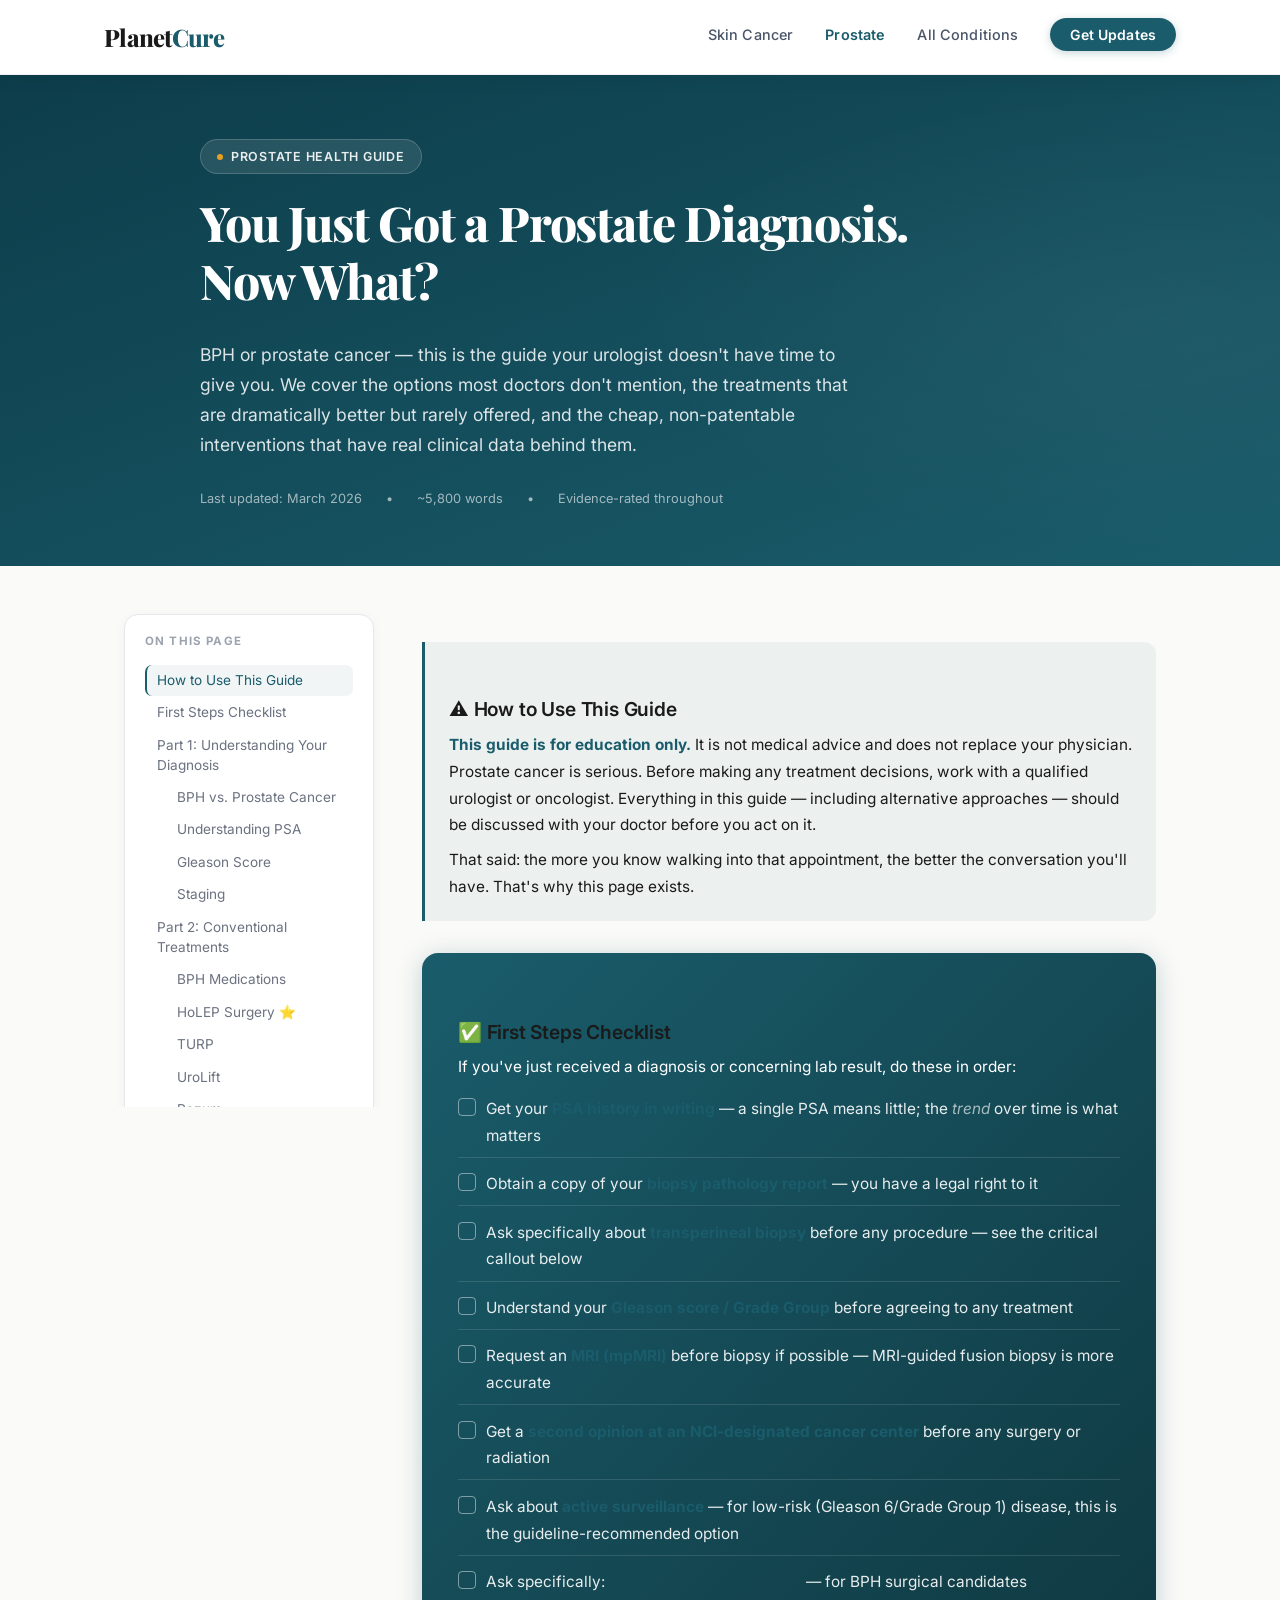
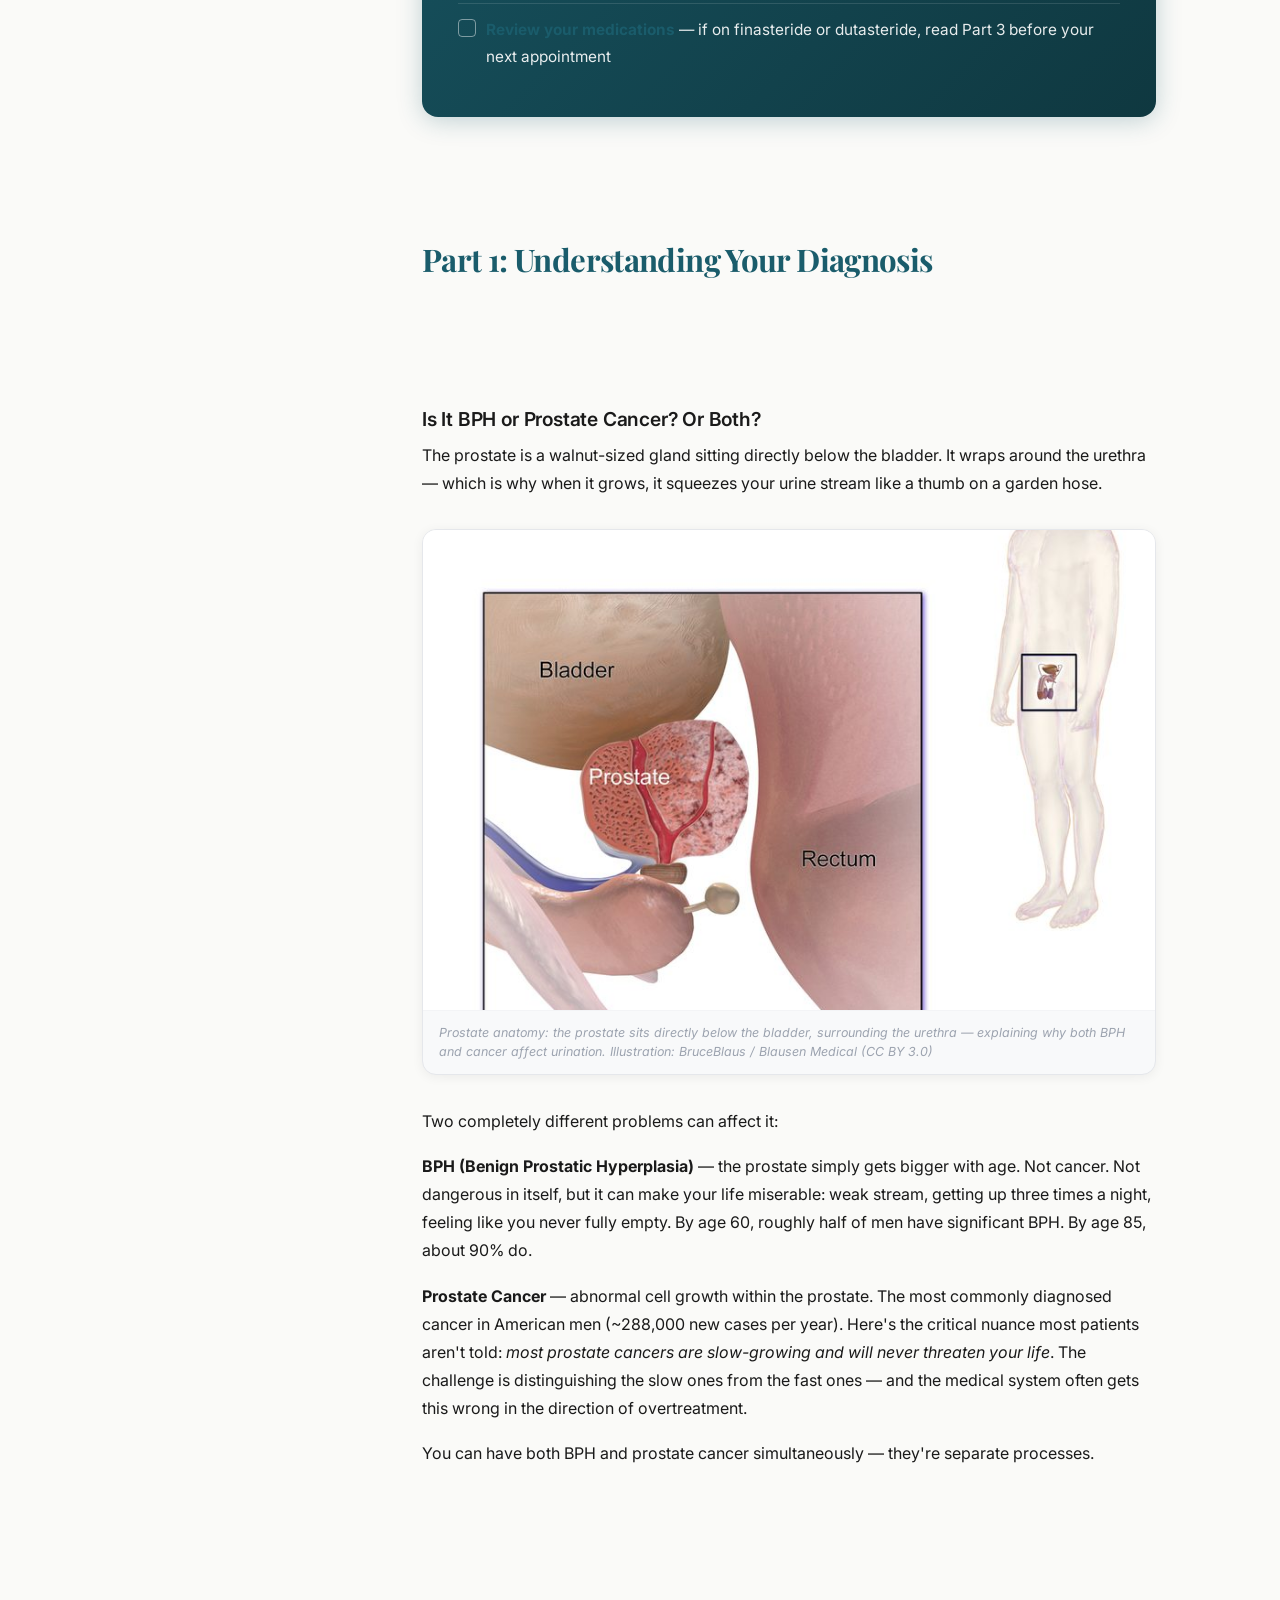
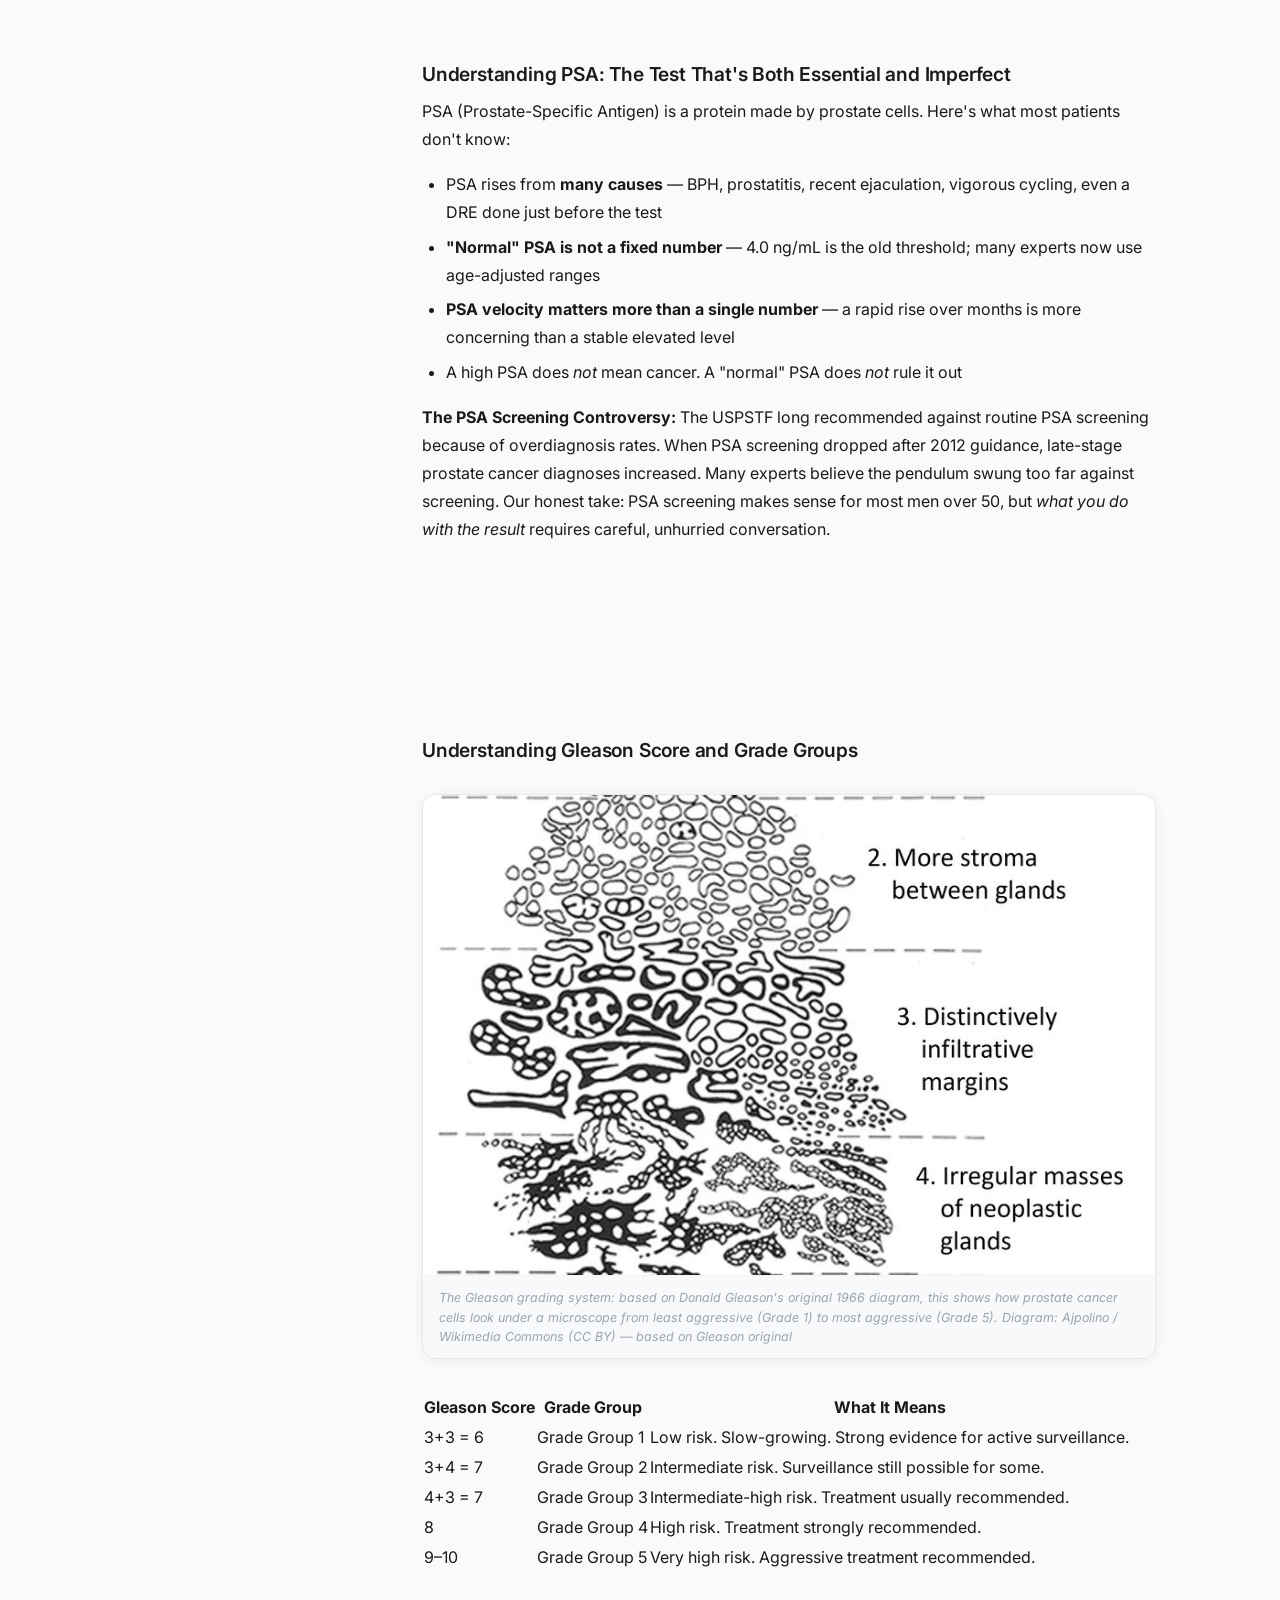
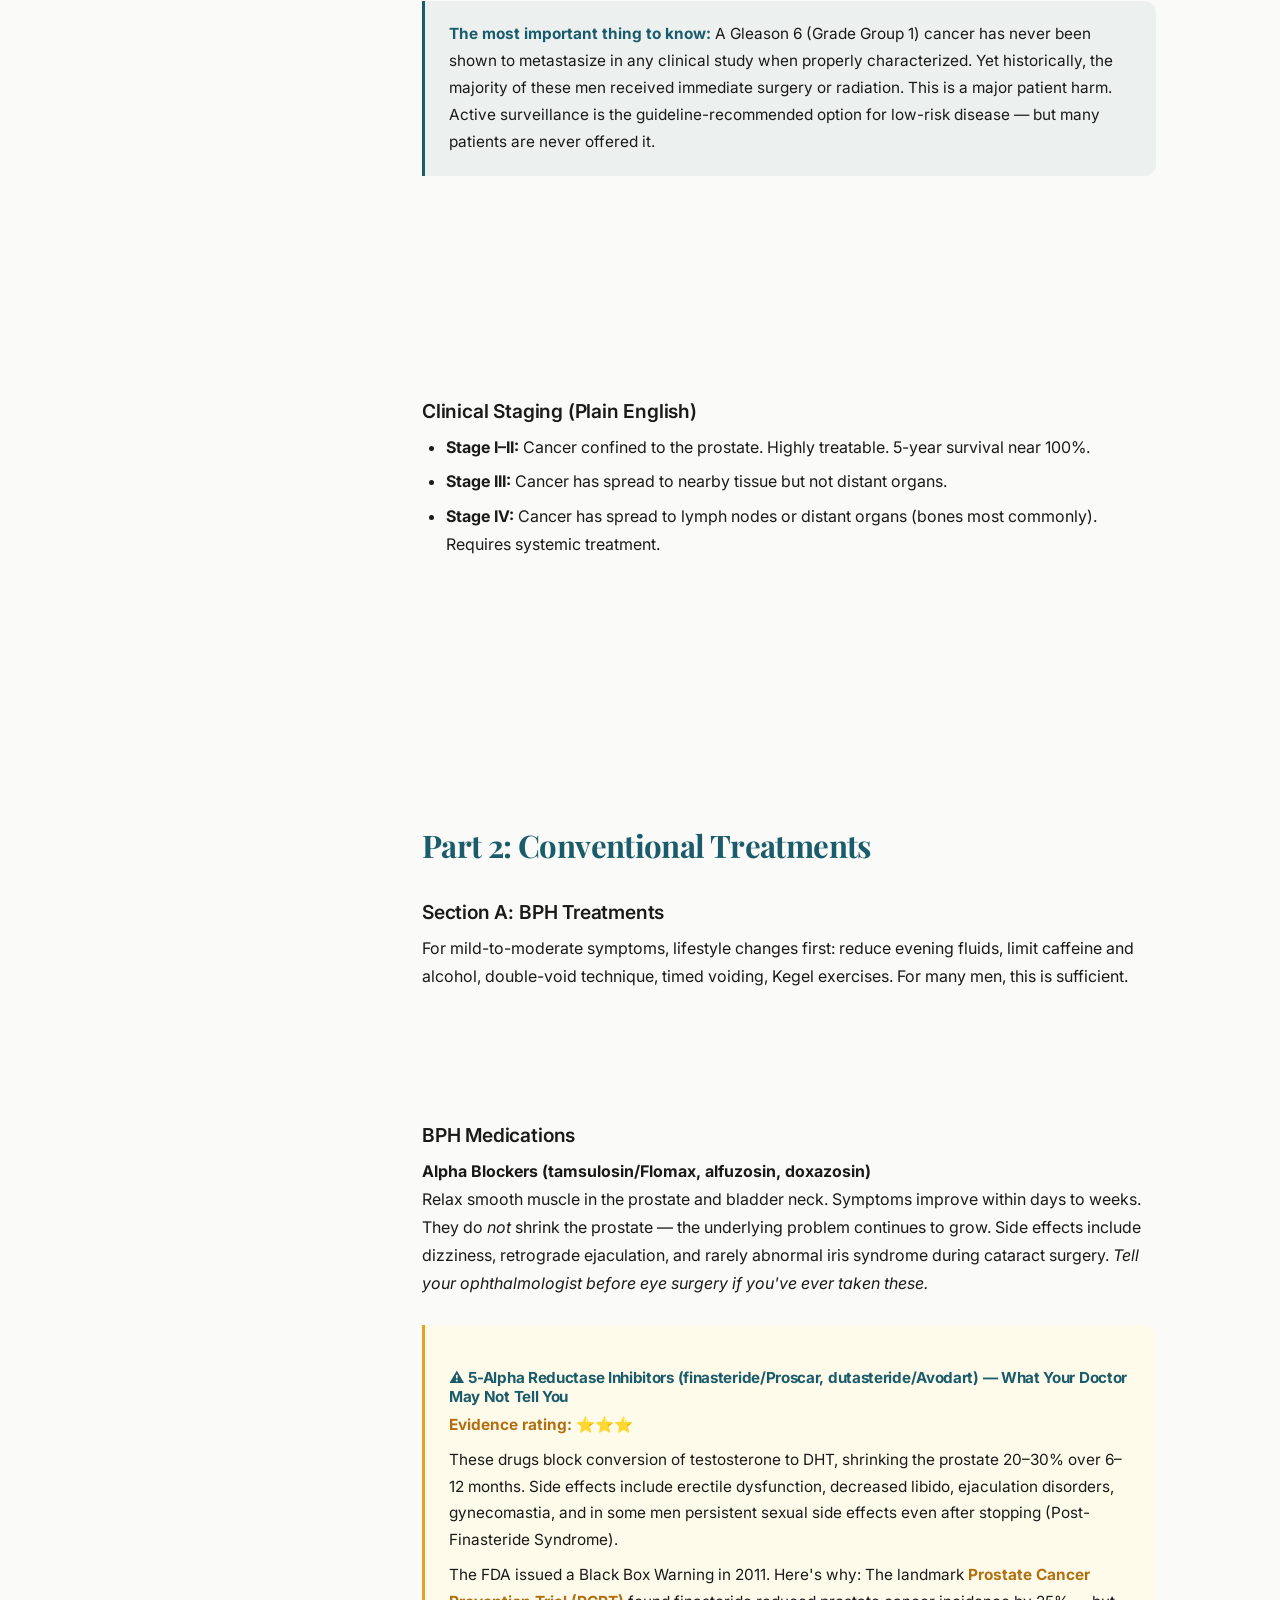
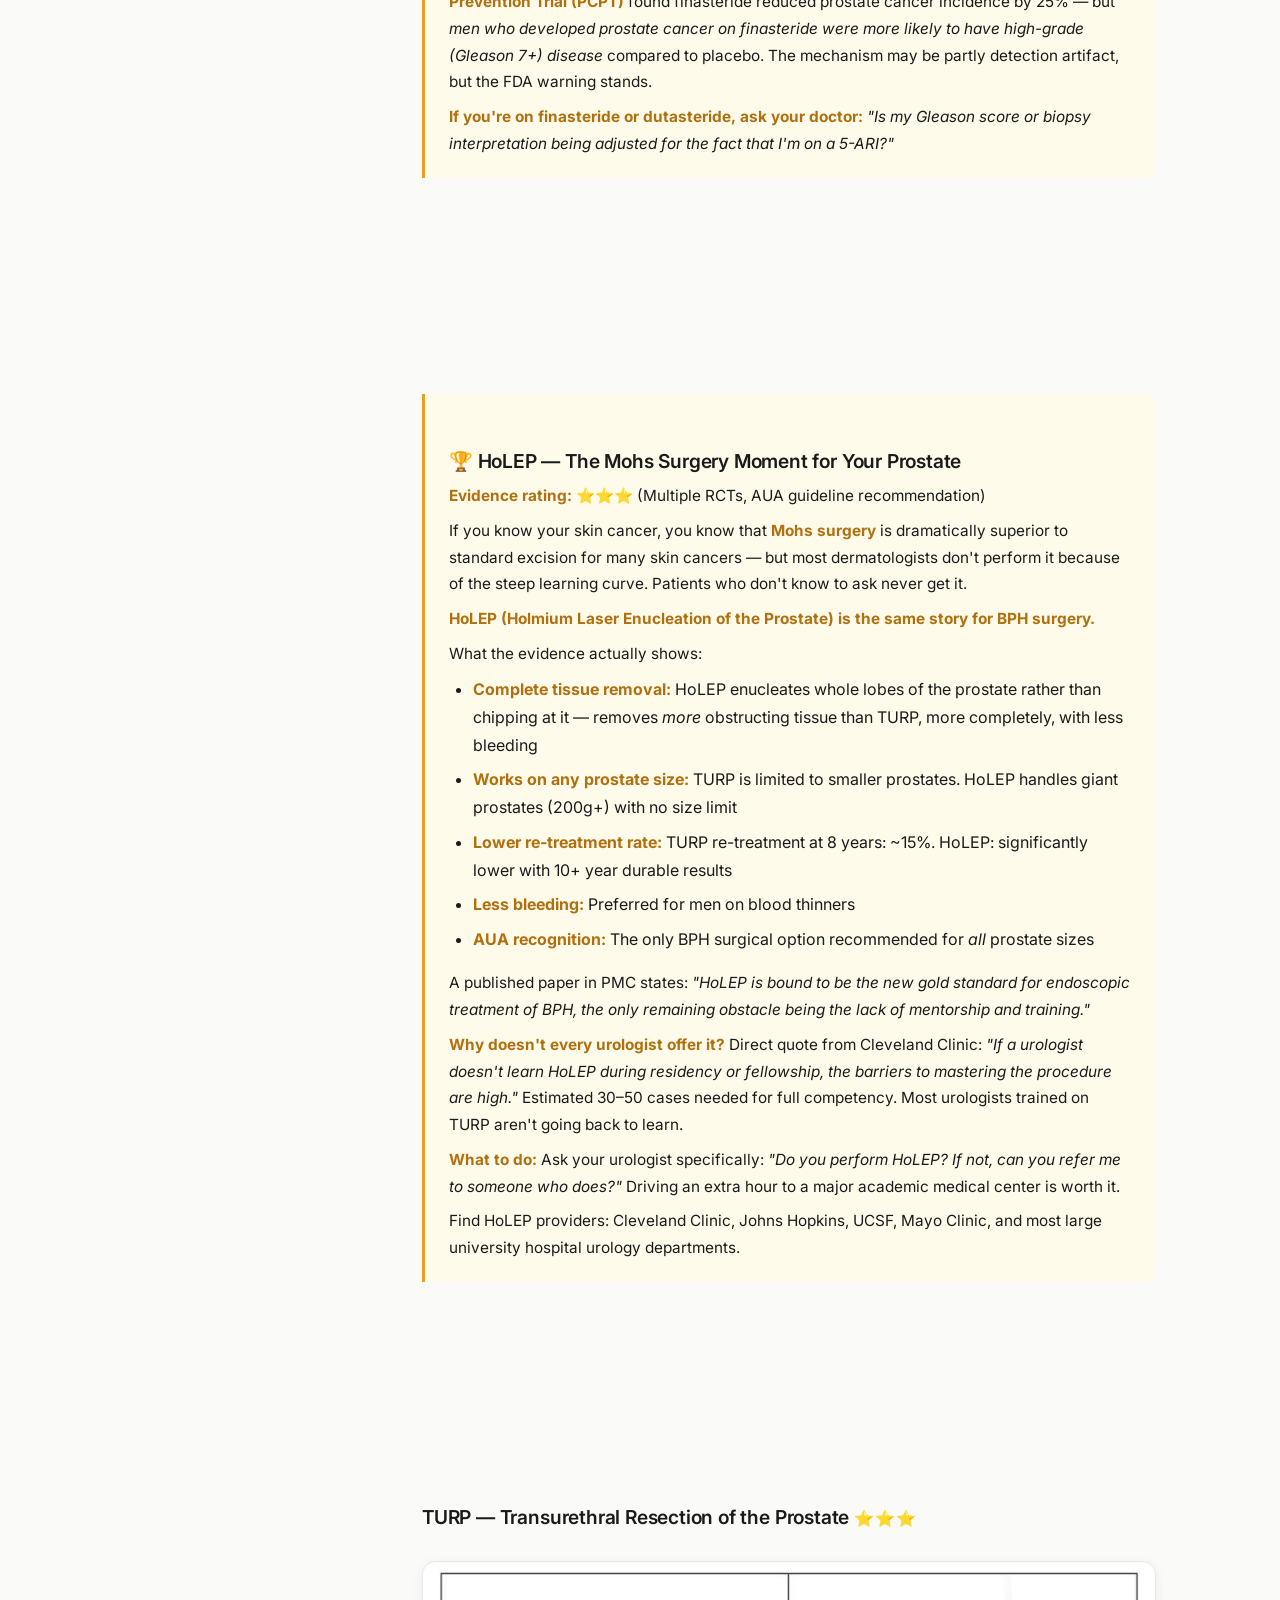
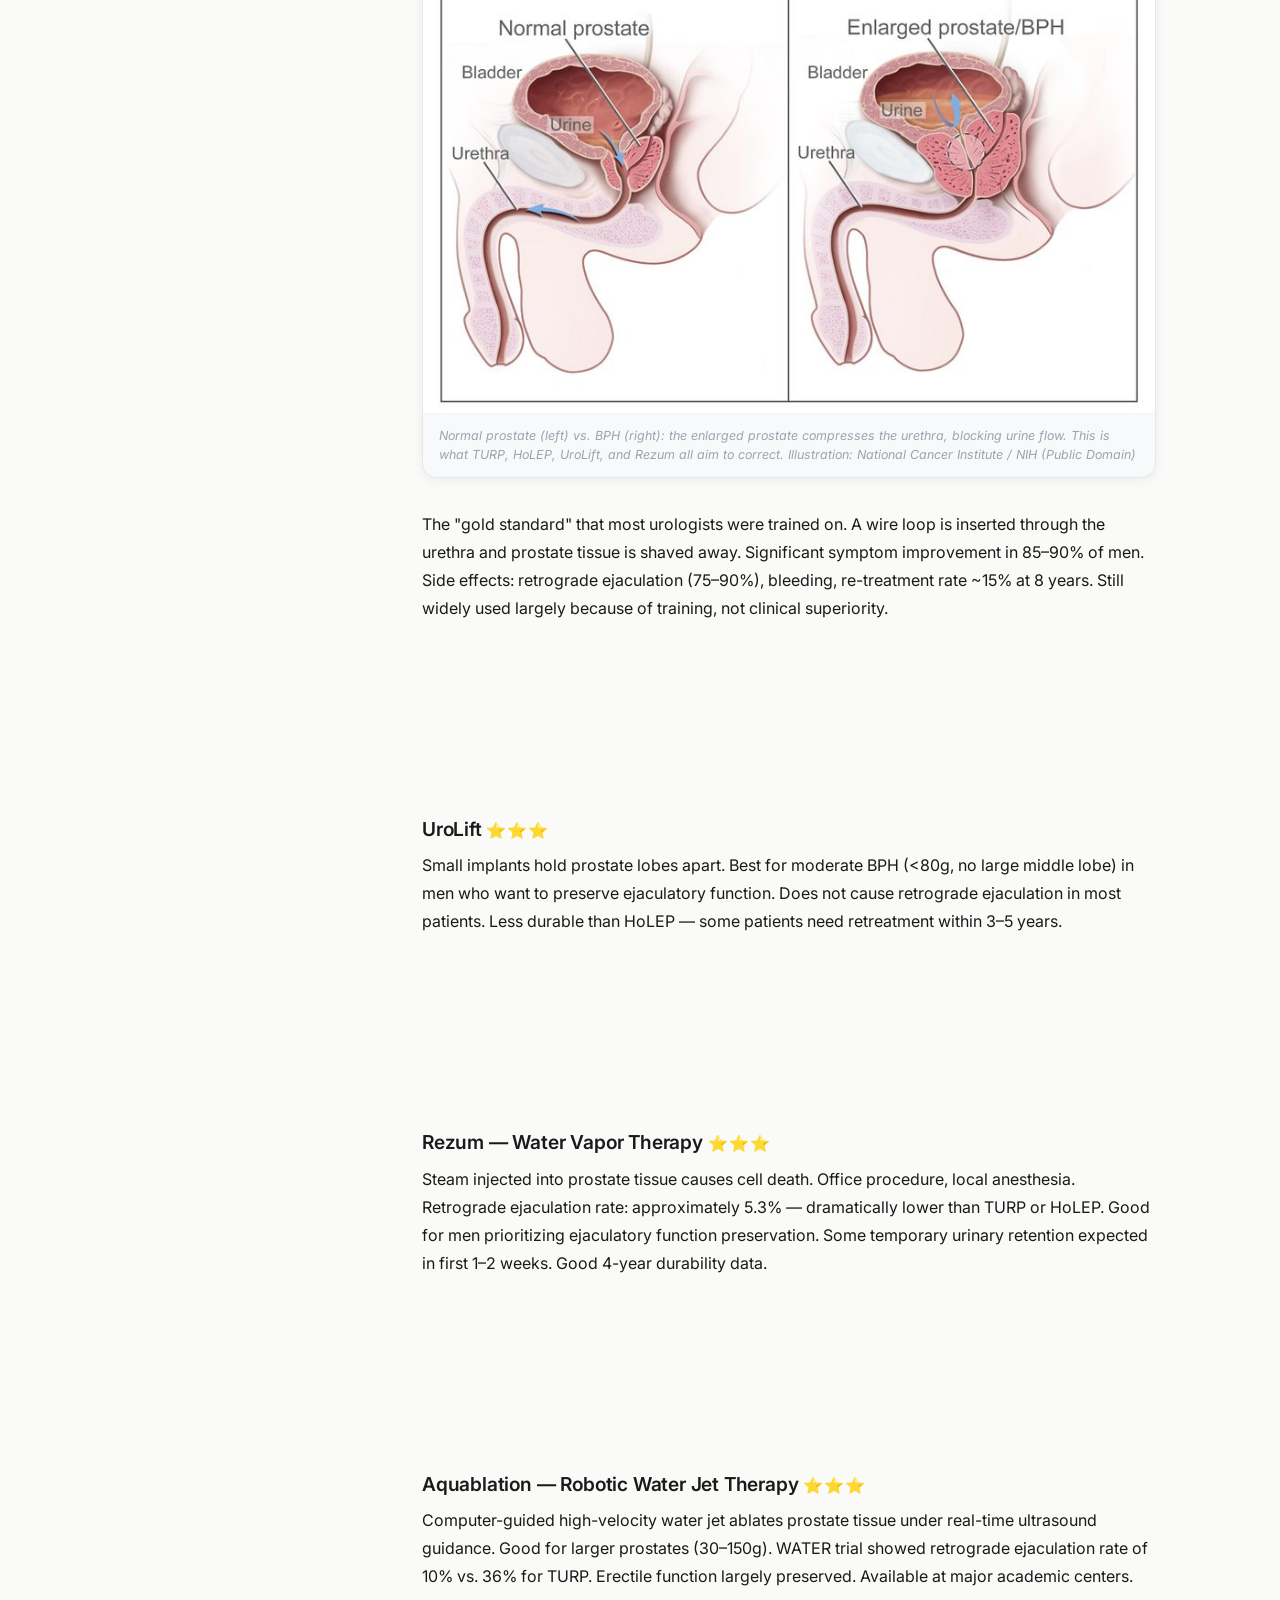
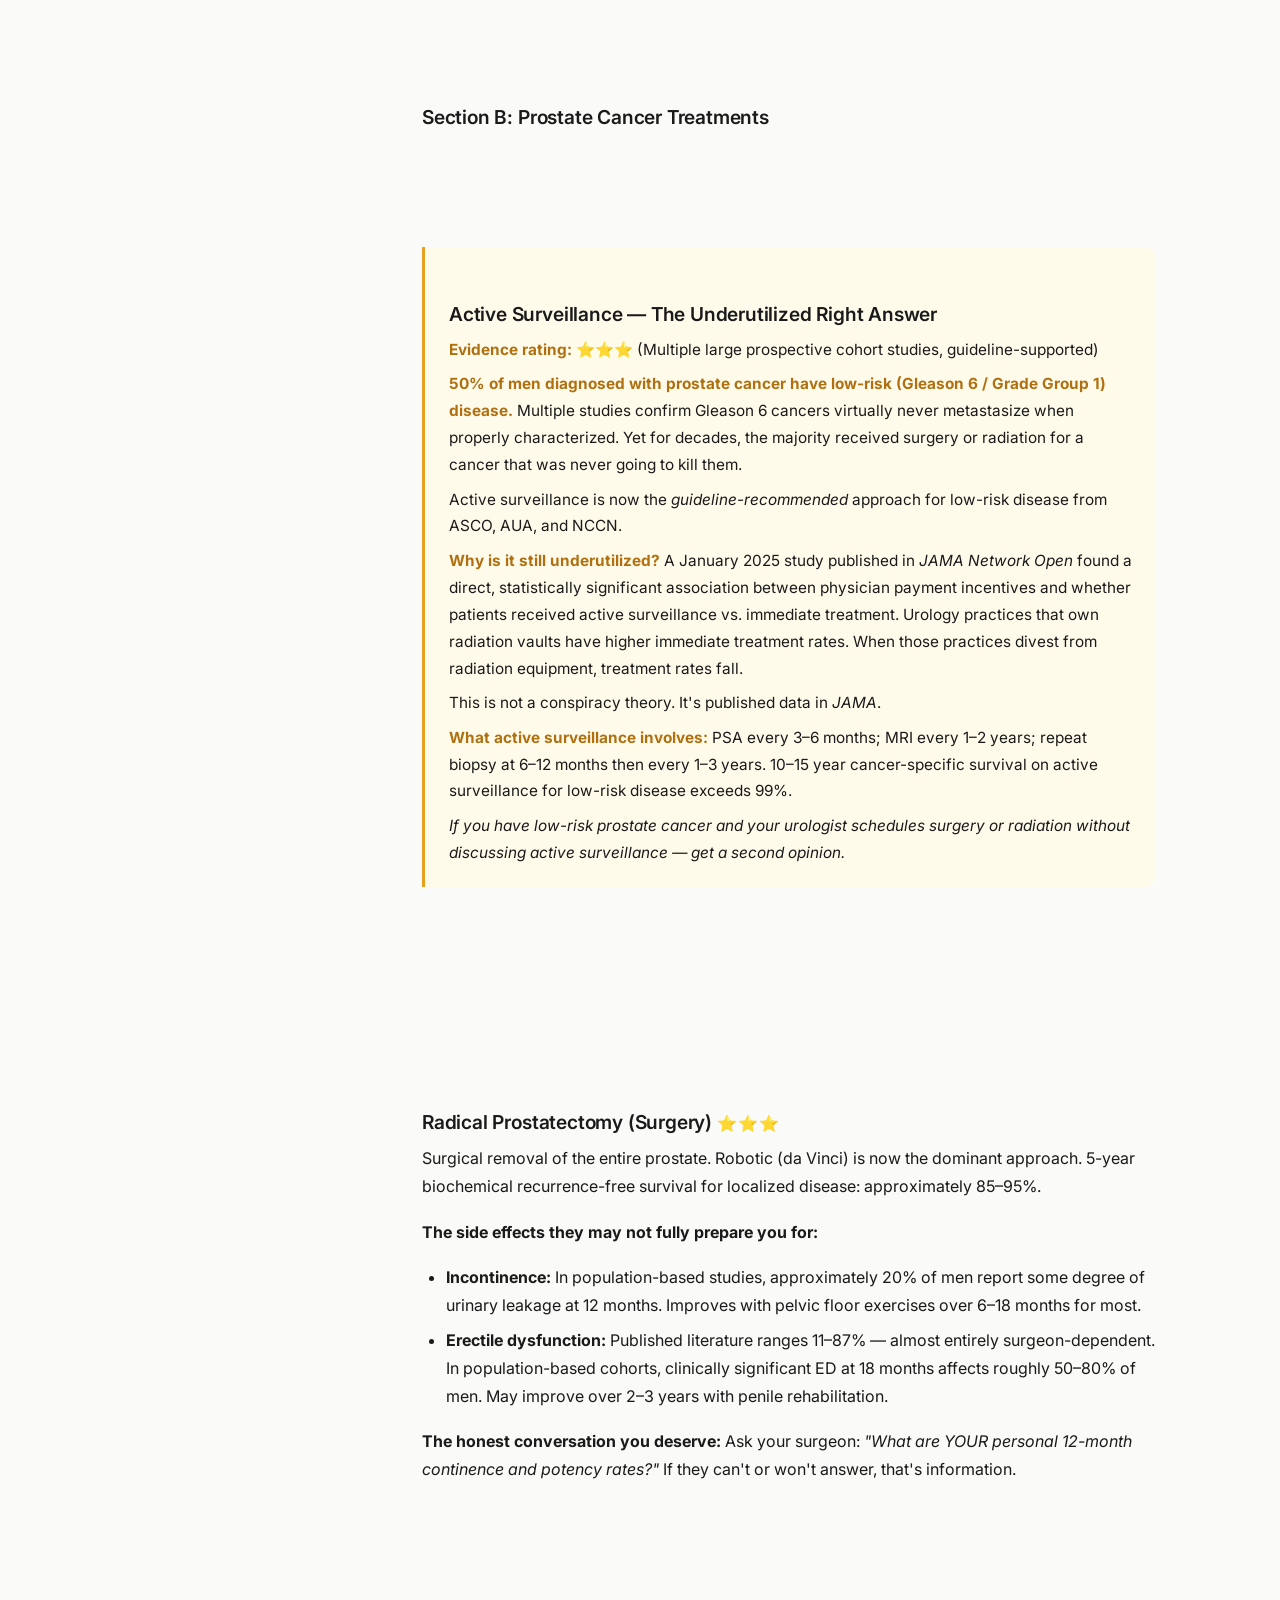
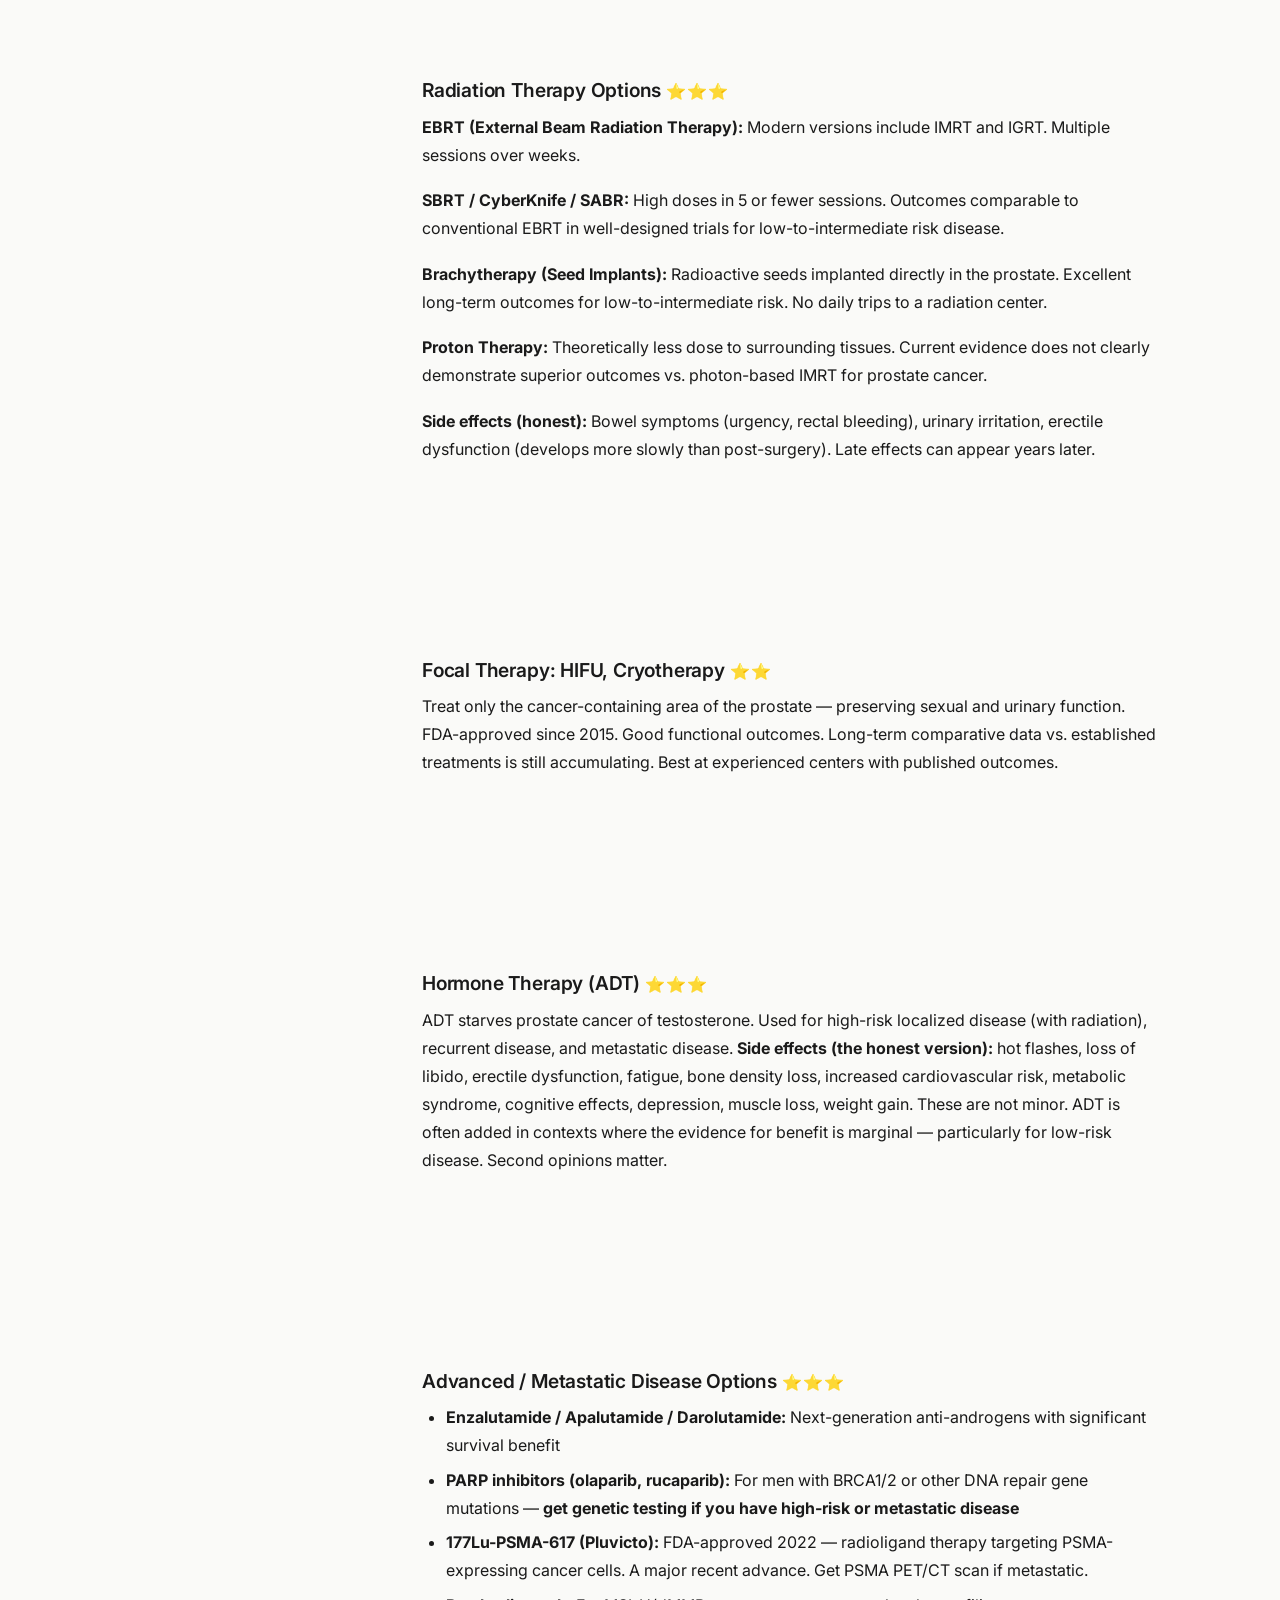
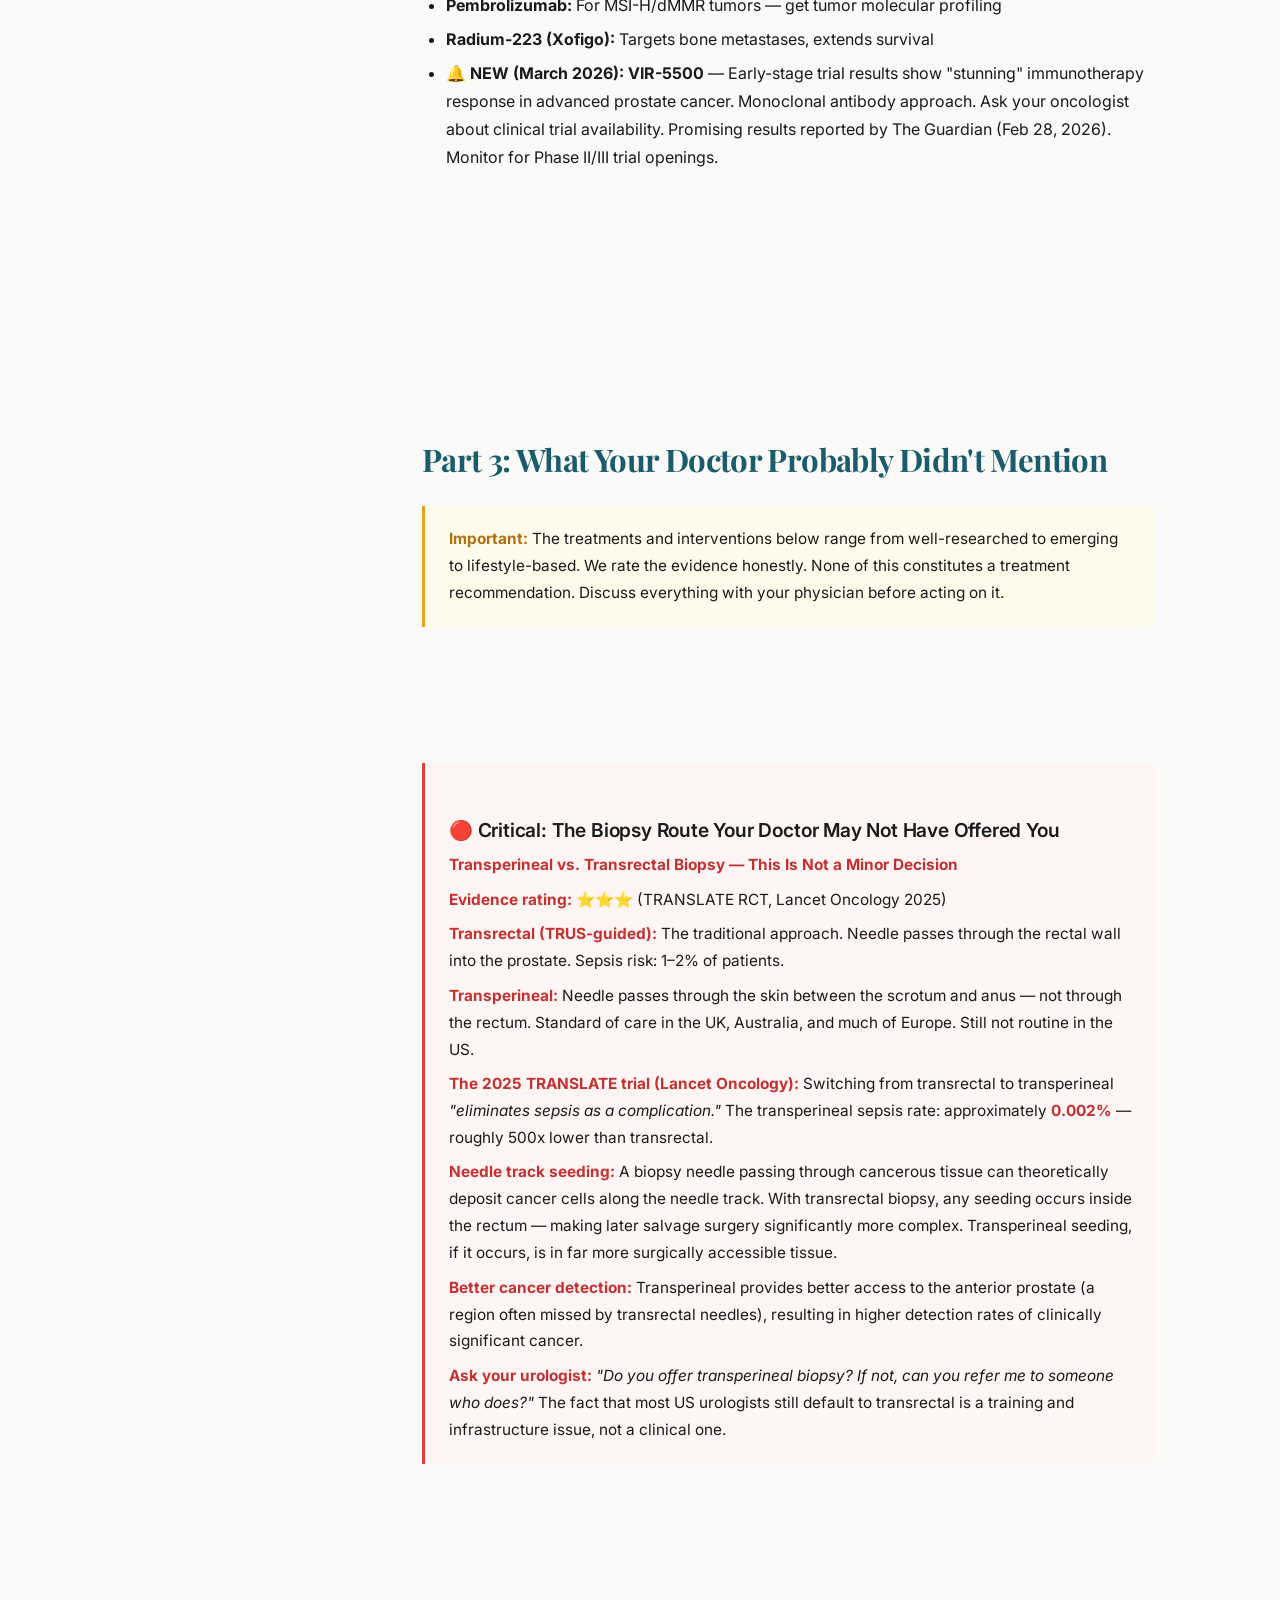
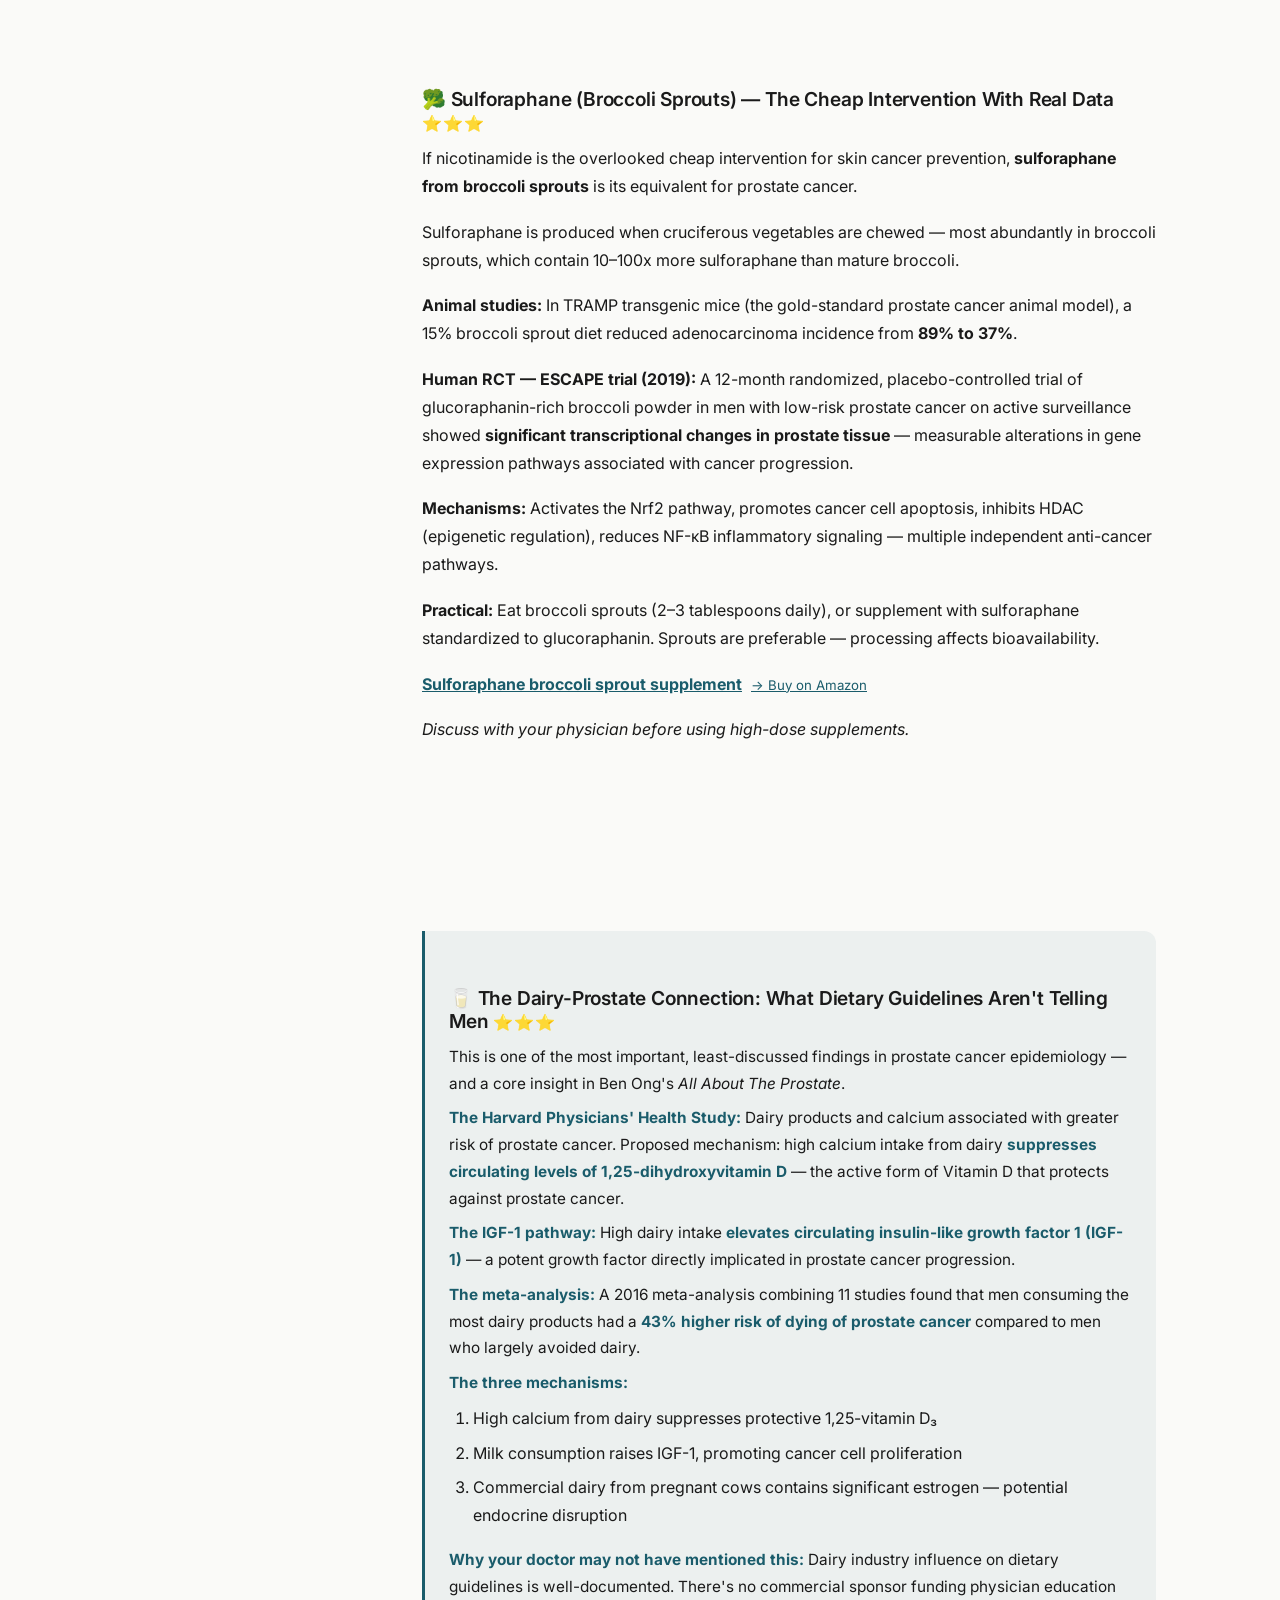
==== commit 6f8fe9ee: "Add VIR-5500 immunotherapy option to advanced disease section (March 2026 trial results)" ====
--- a/prostate.html
+++ b/prostate.html
@@ -306,6 +306,7 @@
           <li><strong>177Lu-PSMA-617 (Pluvicto):</strong> FDA-approved 2022 — radioligand therapy targeting PSMA-expressing cancer cells. A major recent advance. Get PSMA PET/CT scan if metastatic.</li>
           <li><strong>Pembrolizumab:</strong> For MSI-H/dMMR tumors — get tumor molecular profiling</li>
           <li><strong>Radium-223 (Xofigo):</strong> Targets bone metastases, extends survival</li>
+          <li><strong>🔔 NEW (March 2026): VIR-5500</strong> — Early-stage trial results show "stunning" immunotherapy response in advanced prostate cancer. Monoclonal antibody approach. Ask your oncologist about clinical trial availability. Promising results reported by The Guardian (Feb 28, 2026). Monitor for Phase II/III trial openings.</li>
         </ul>
       </section>
     </section>
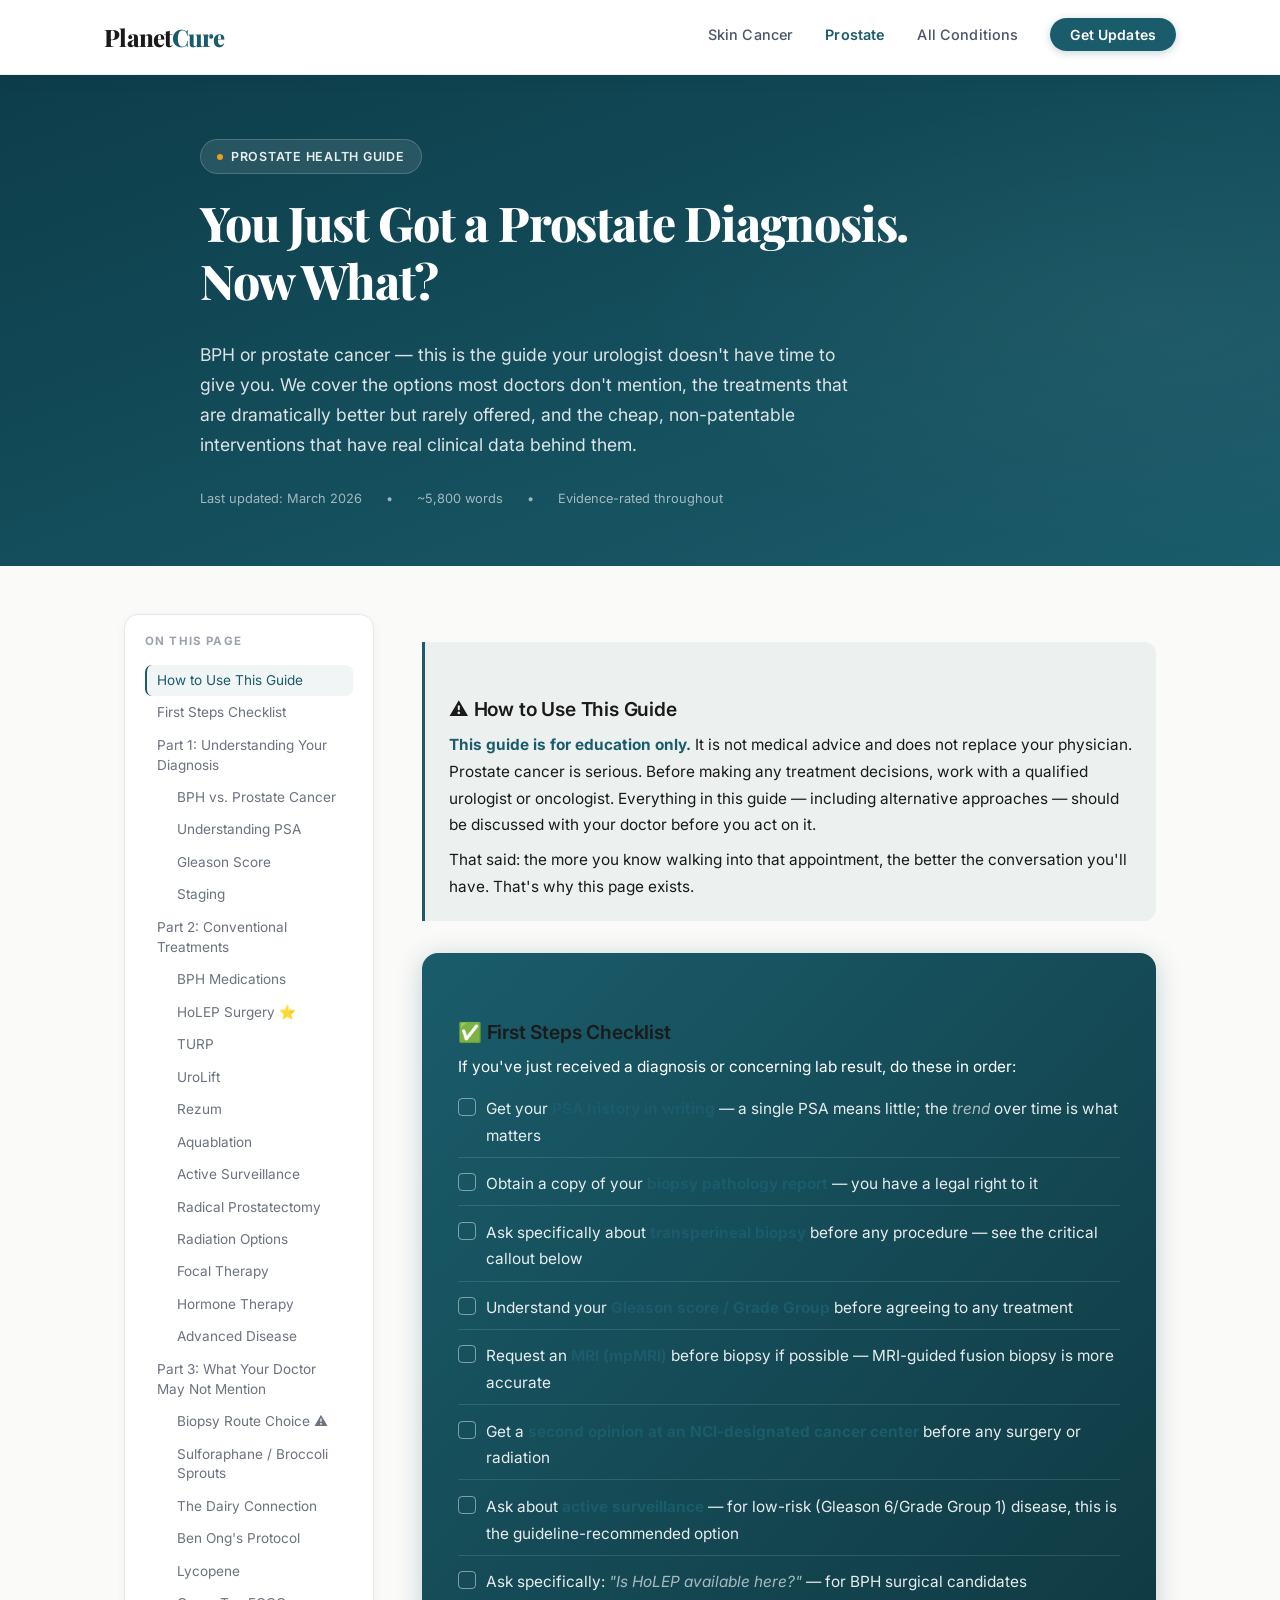
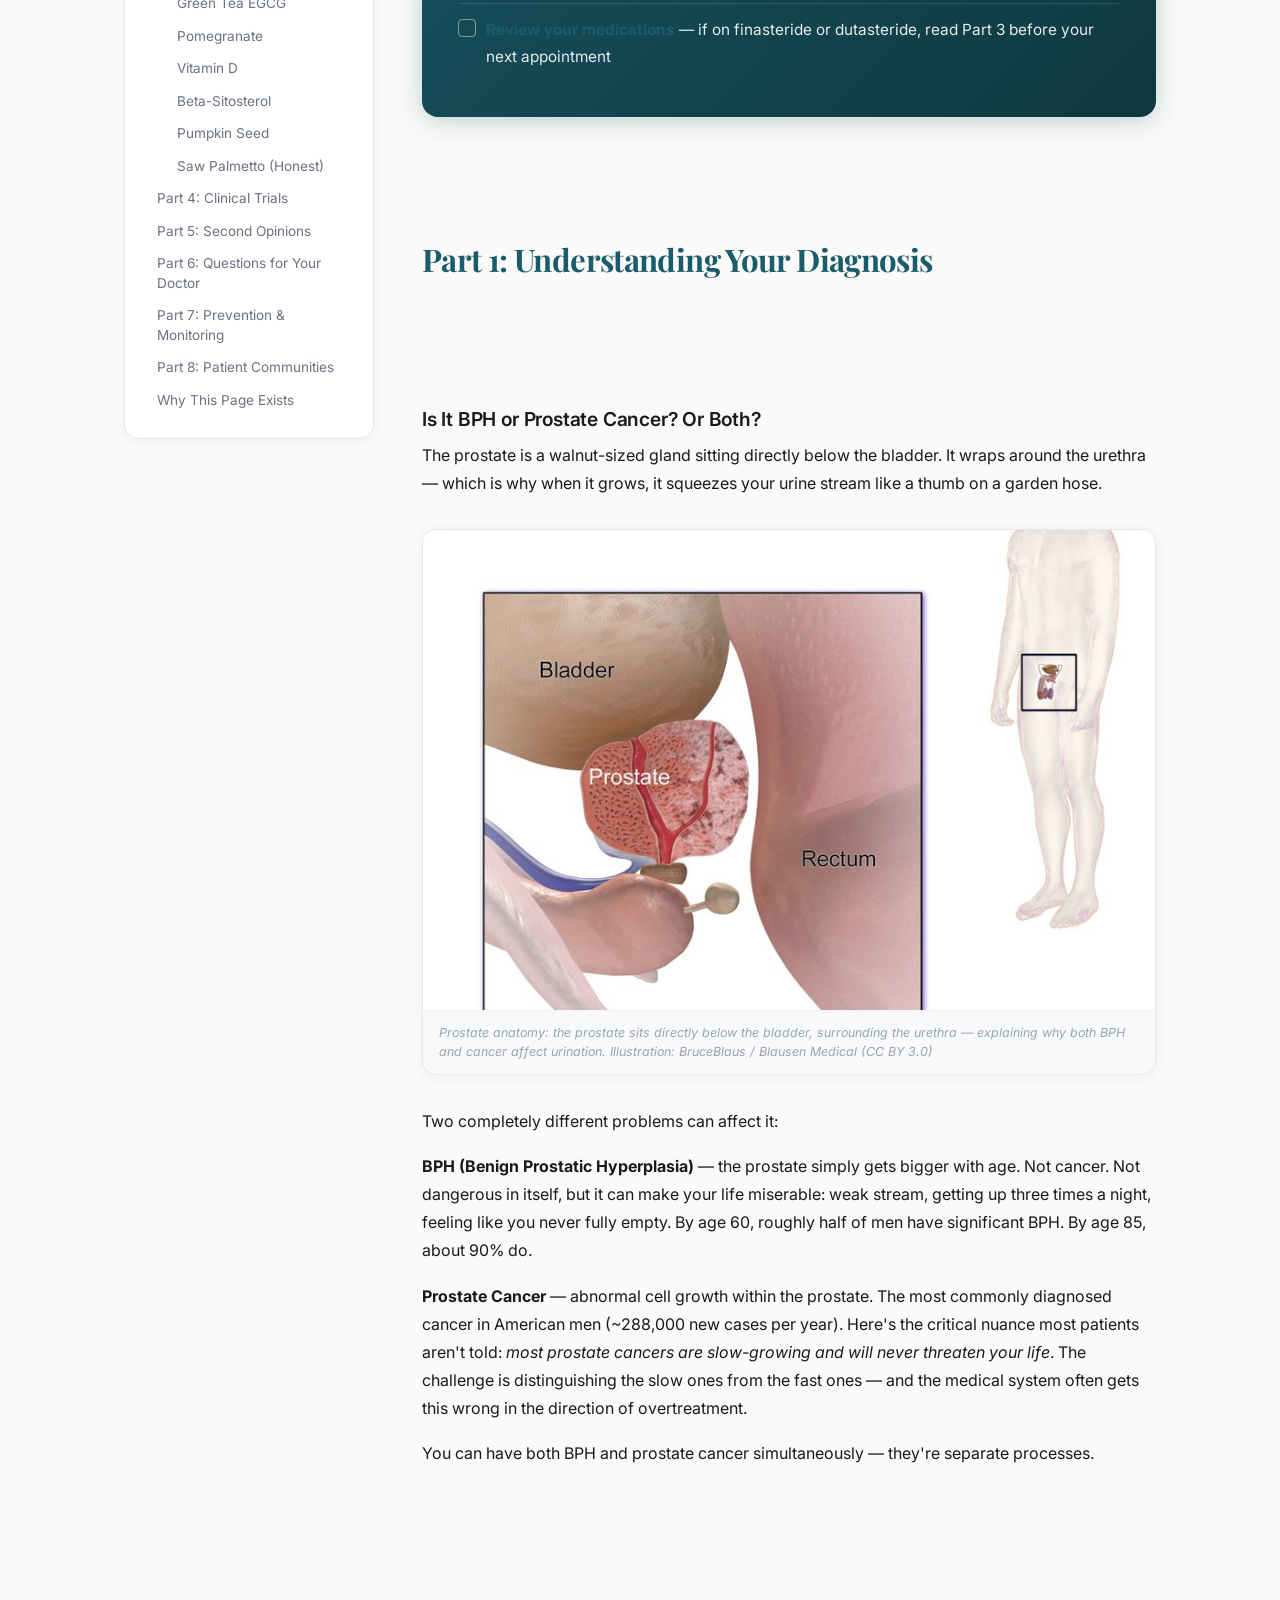
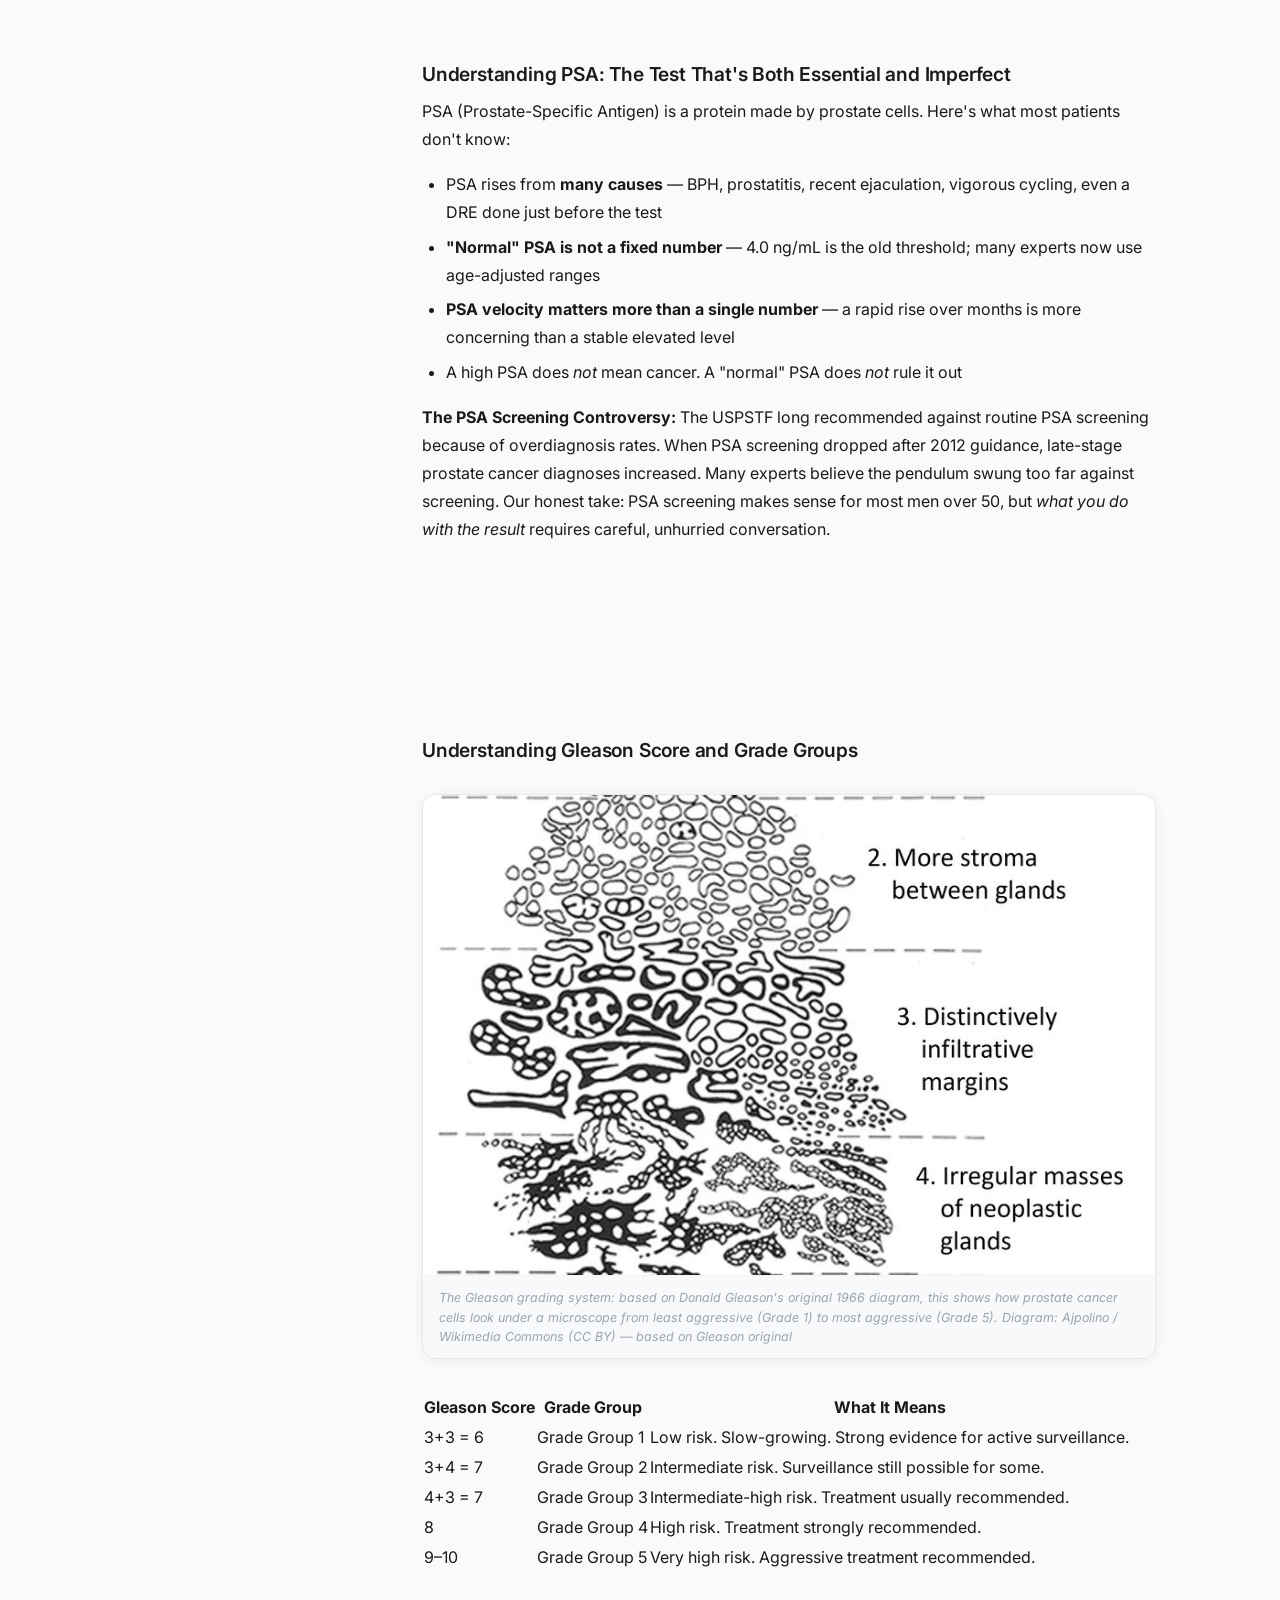
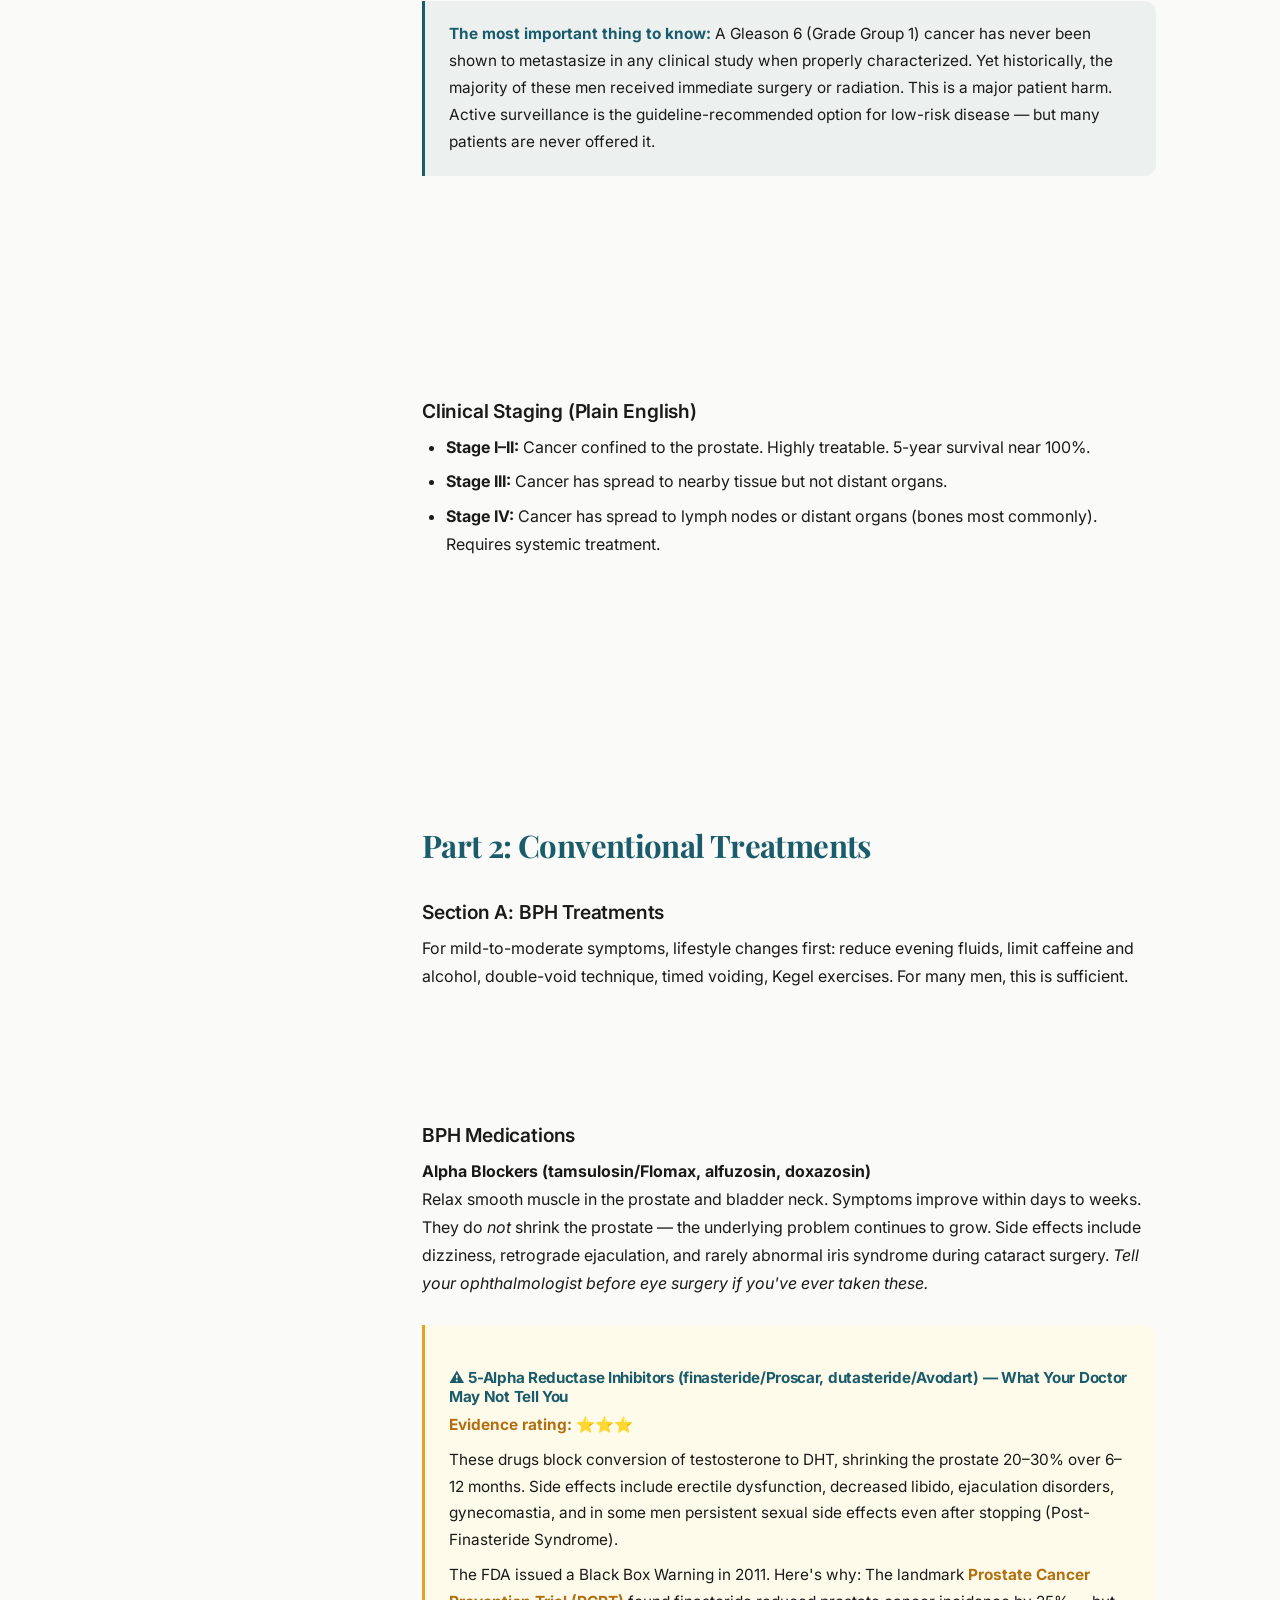
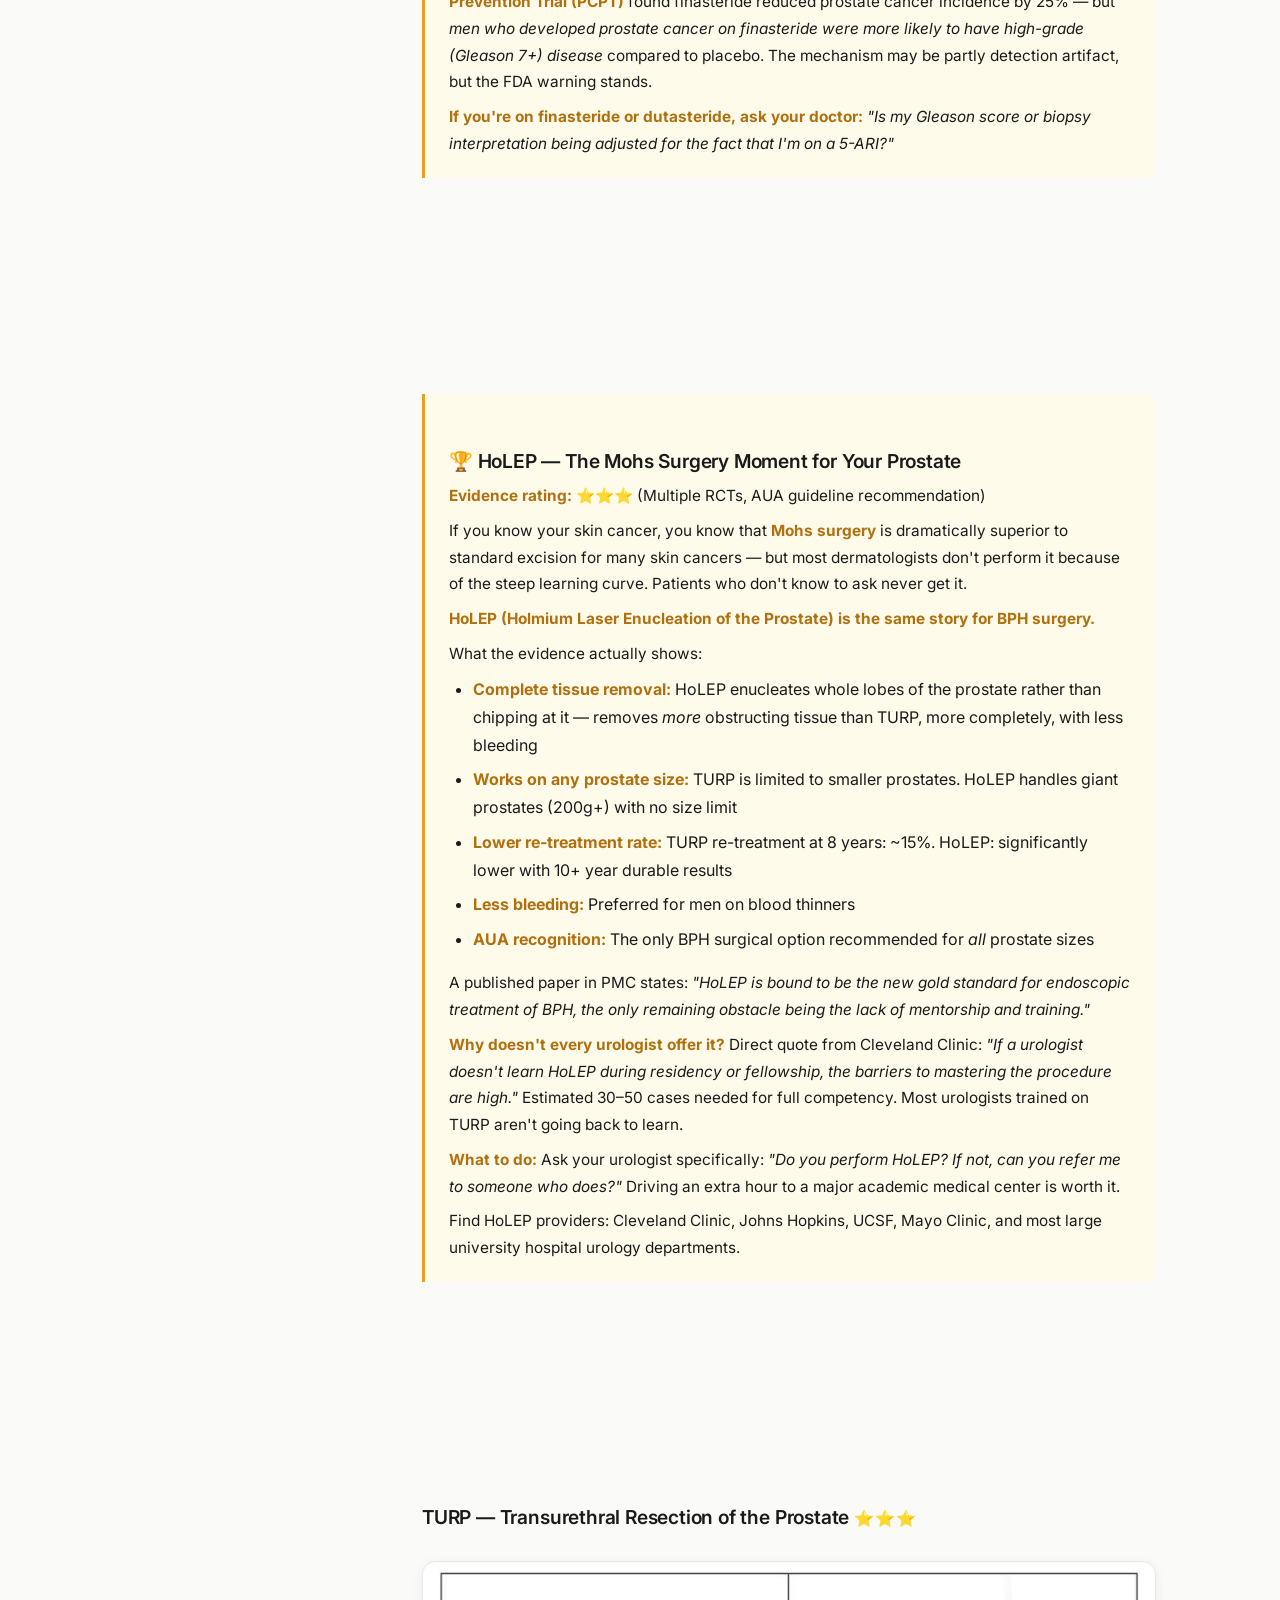
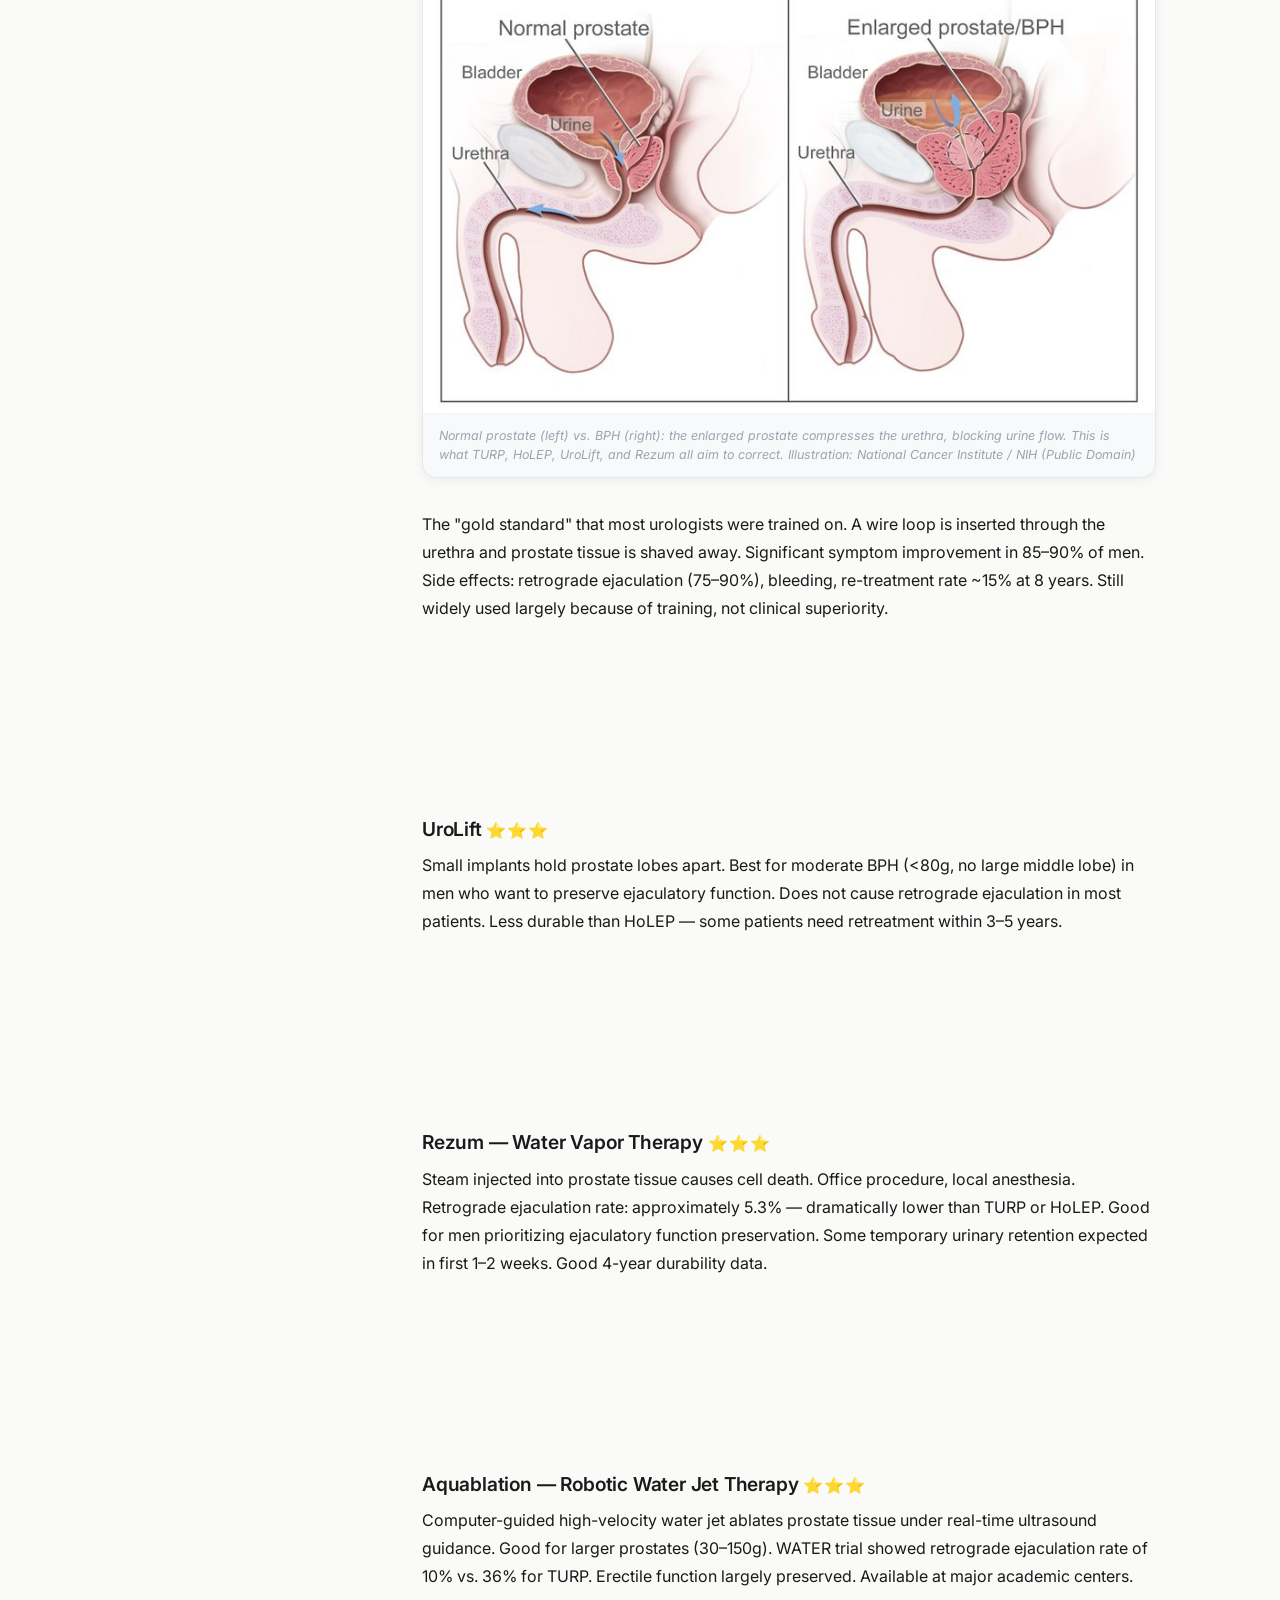
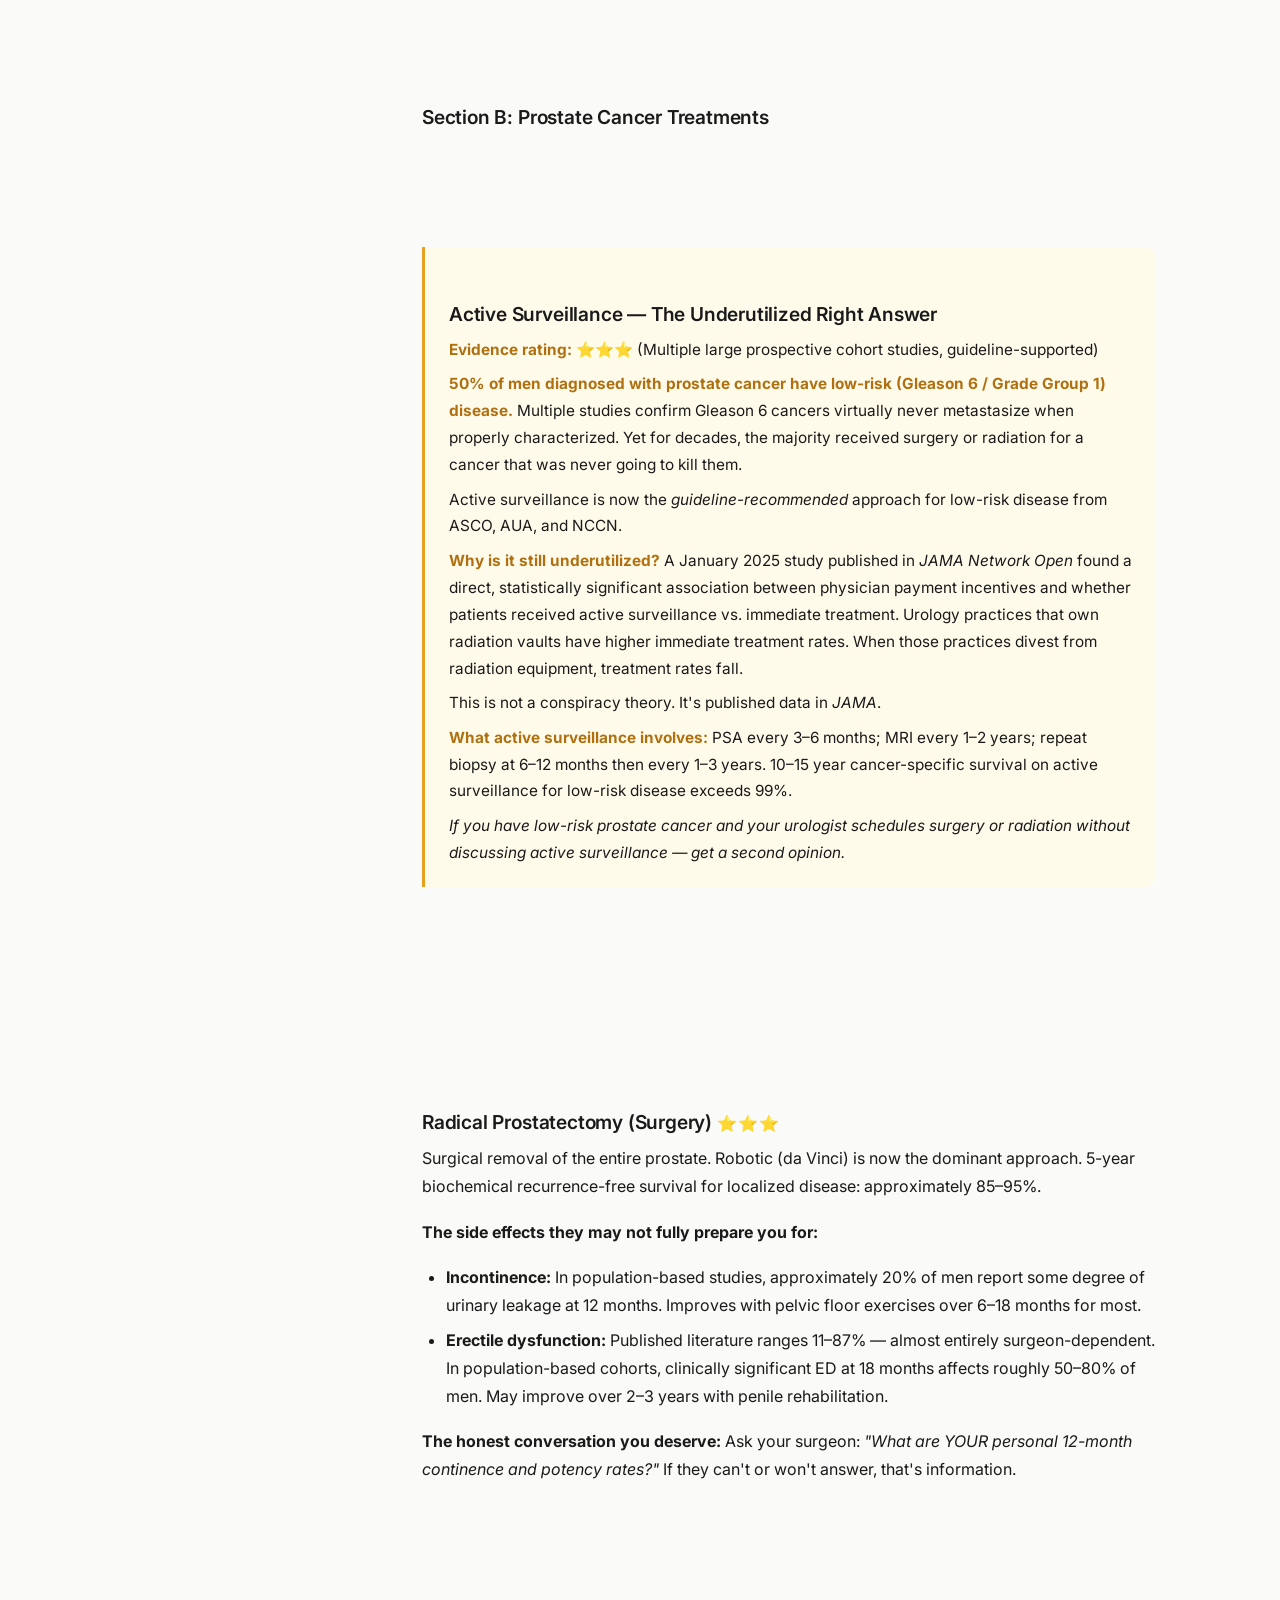
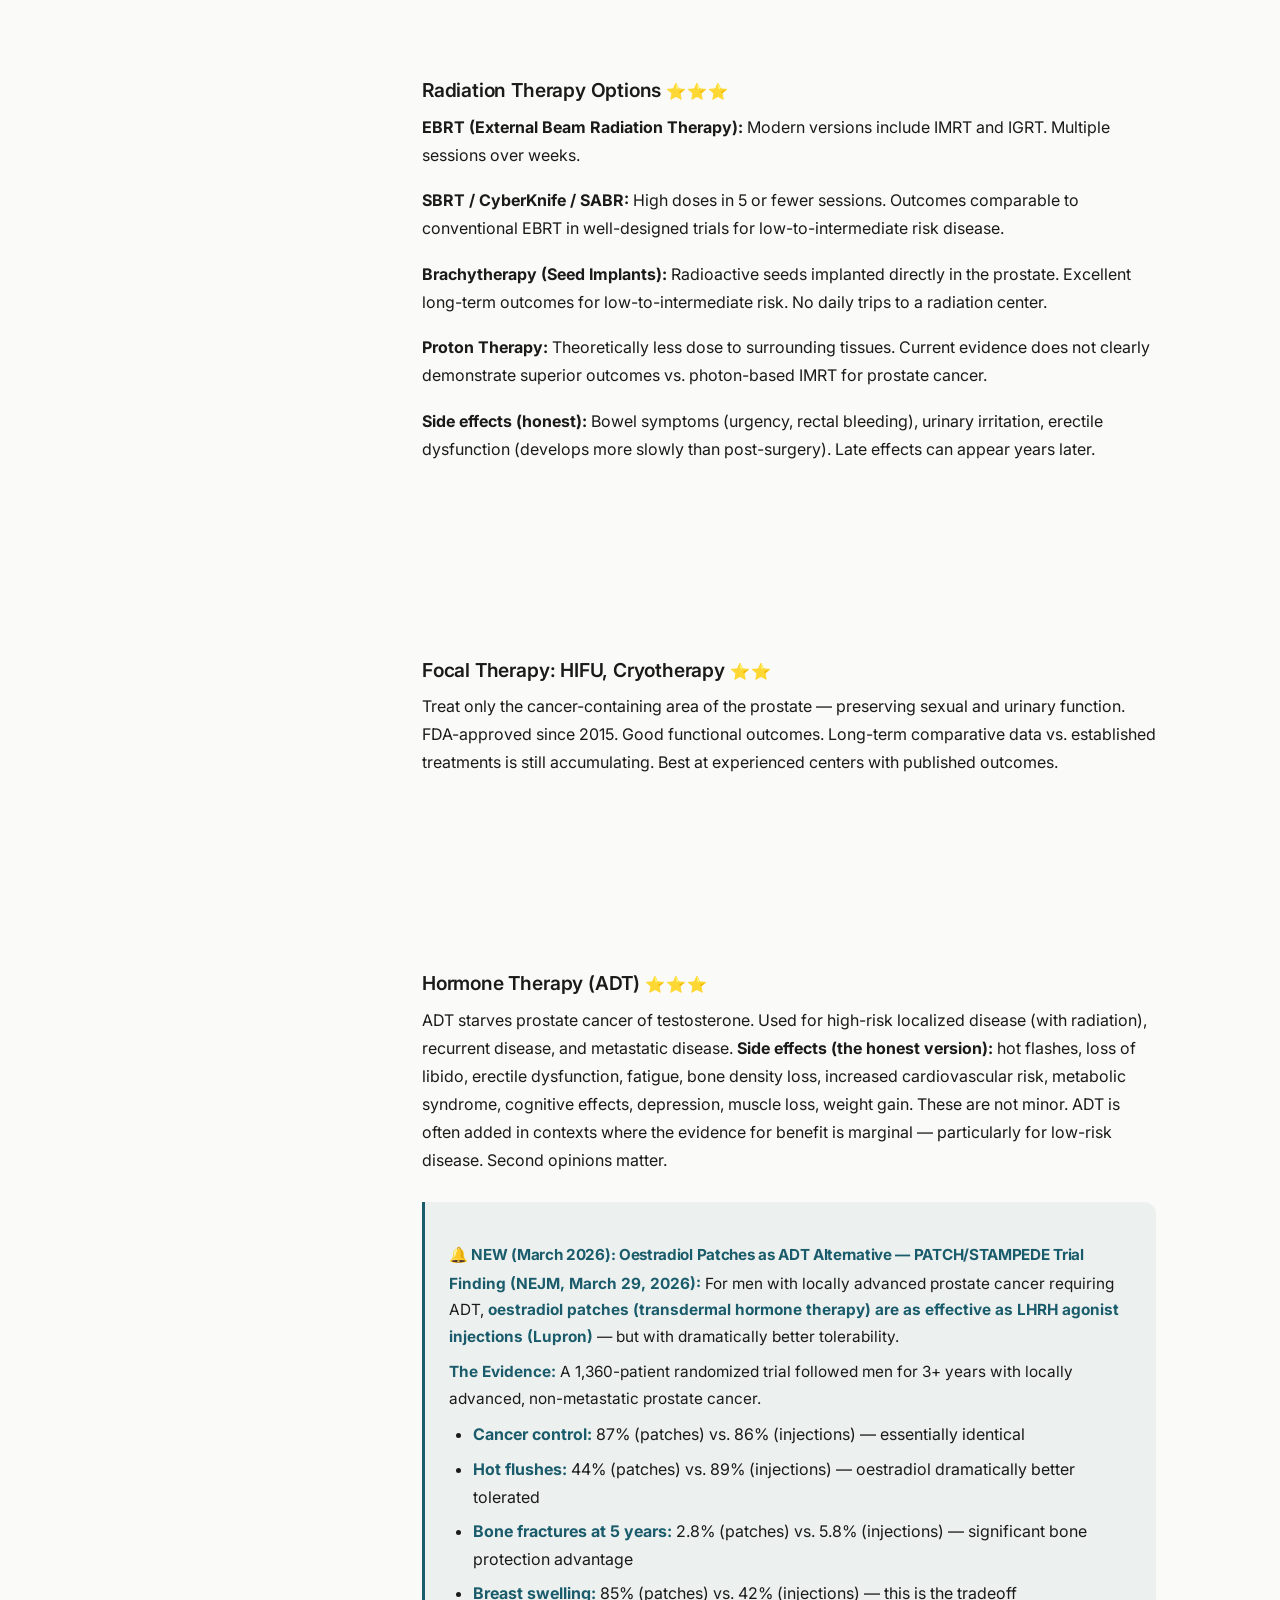
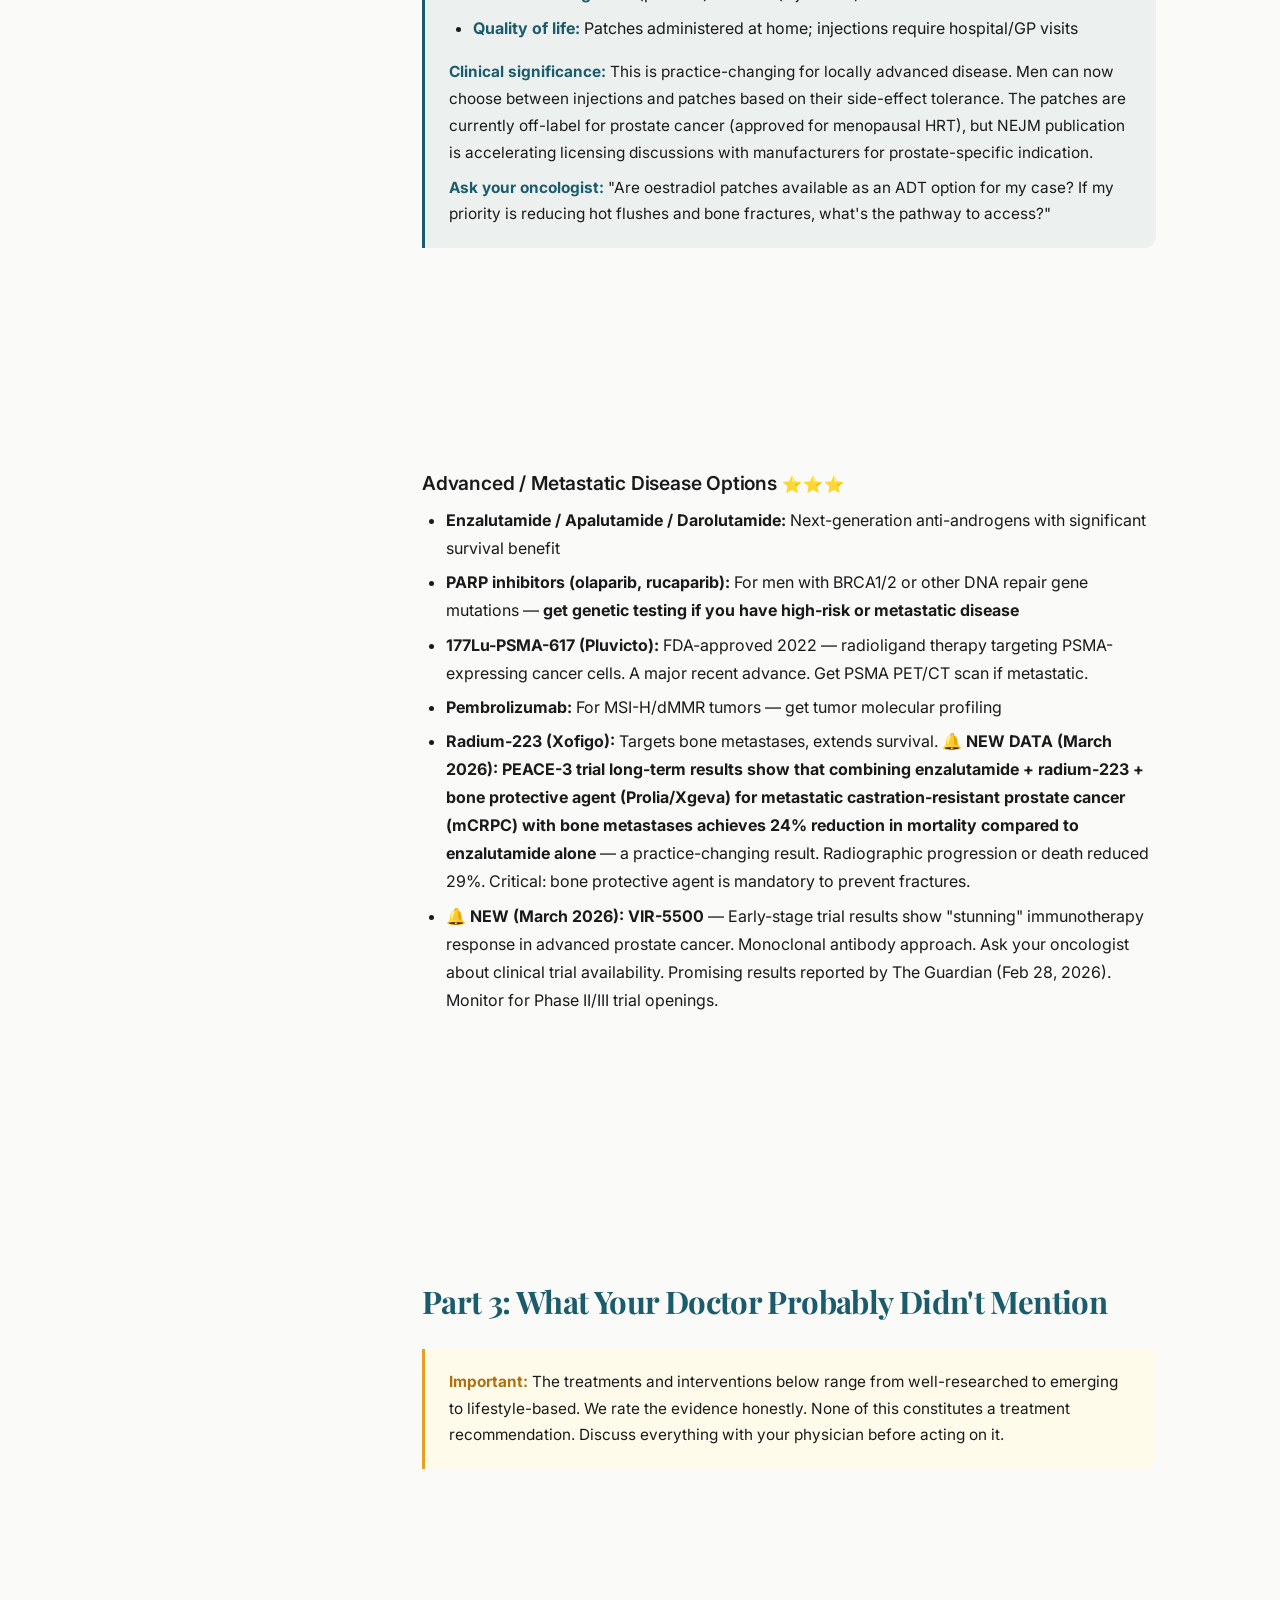
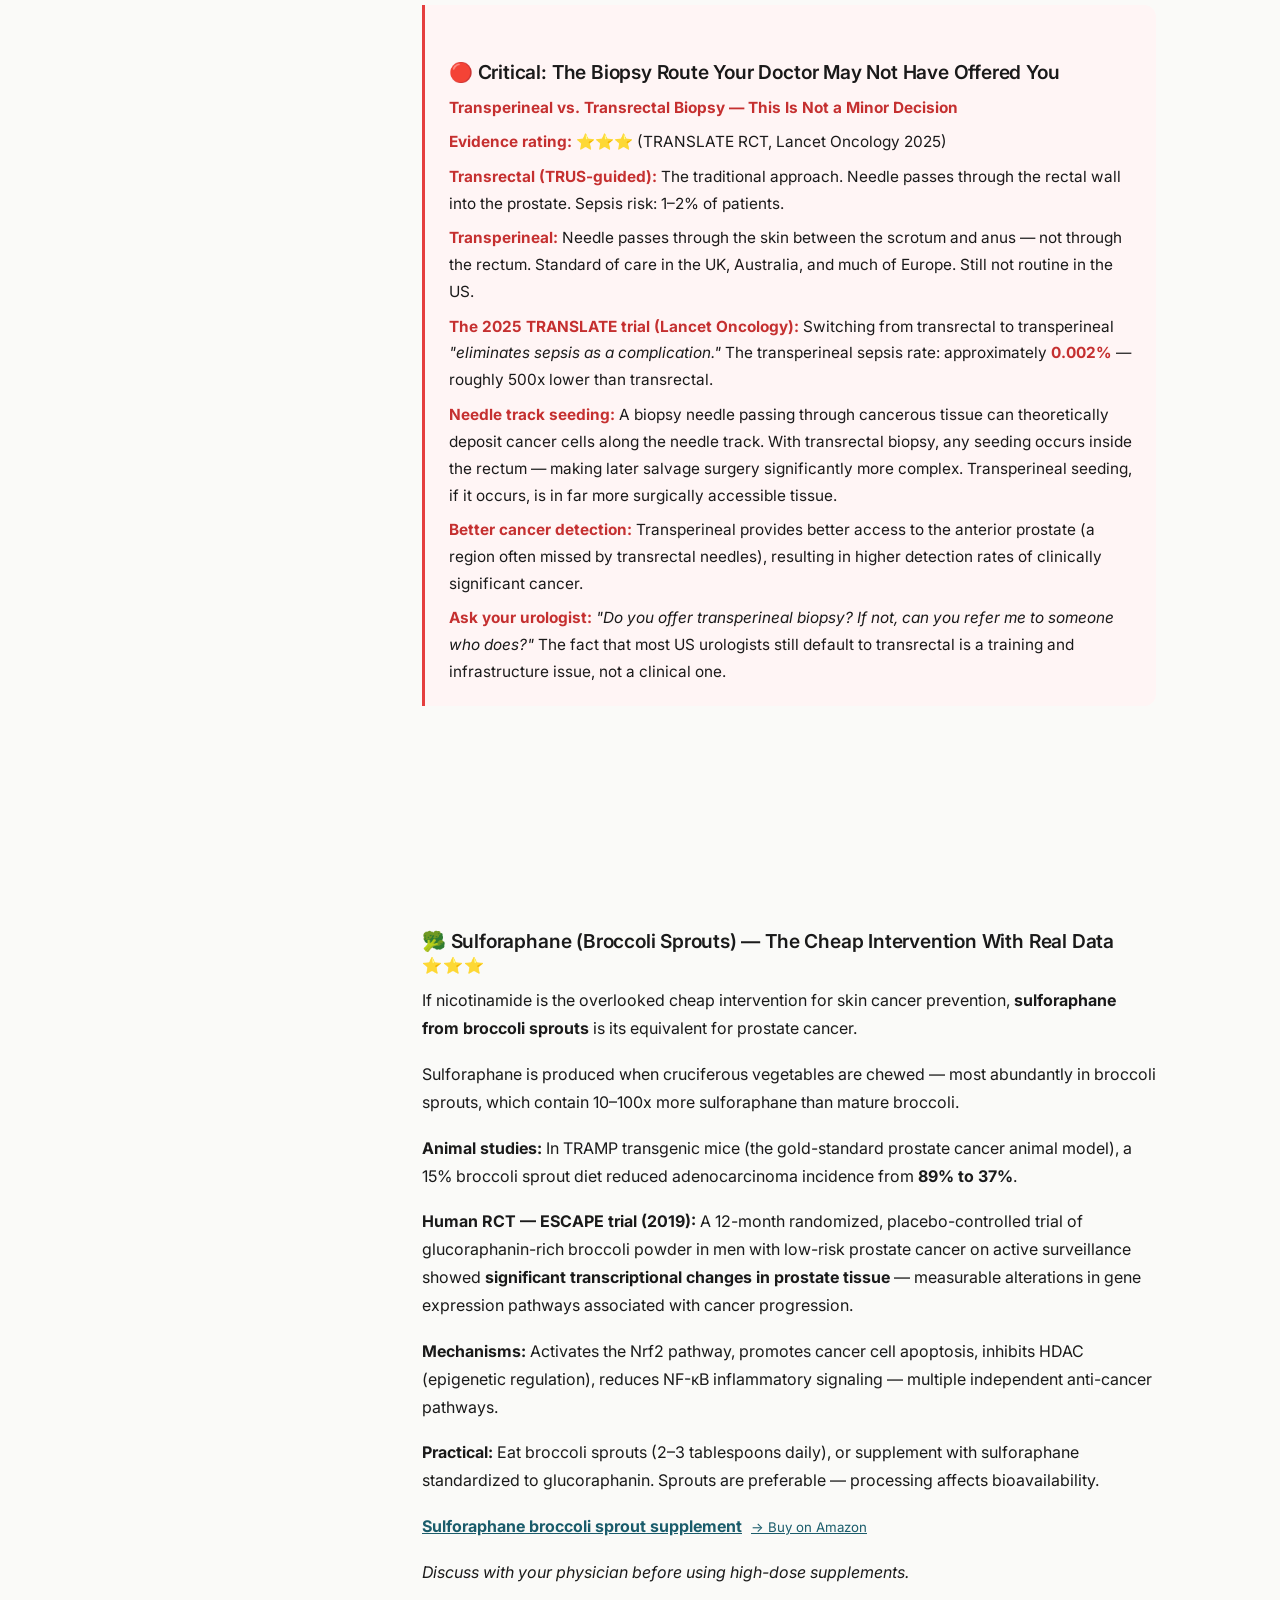
==== commit 92b4c52d: "March 30 2026 update: PATCH/STAMPEDE (oestradiol patches), PEACE-3 OS data (24% mortality reduction)" ====
--- a/prostate.html
+++ b/prostate.html
@@ -296,6 +296,21 @@
       <section id="hormones">
         <h3>Hormone Therapy (ADT) <span class="evidence-stars">⭐⭐⭐</span></h3>
         <p>ADT starves prostate cancer of testosterone. Used for high-risk localized disease (with radiation), recurrent disease, and metastatic disease. <strong>Side effects (the honest version):</strong> hot flashes, loss of libido, erectile dysfunction, fatigue, bone density loss, increased cardiovascular risk, metabolic syndrome, cognitive effects, depression, muscle loss, weight gain. These are not minor. ADT is often added in contexts where the evidence for benefit is marginal — particularly for low-risk disease. Second opinions matter.</p>
+        
+        <div class="callout-box">
+          <h4>🔔 NEW (March 2026): Oestradiol Patches as ADT Alternative — PATCH/STAMPEDE Trial</h4>
+          <p><strong>Finding (NEJM, March 29, 2026):</strong> For men with locally advanced prostate cancer requiring ADT, <strong>oestradiol patches (transdermal hormone therapy) are as effective as LHRH agonist injections (Lupron)</strong> — but with dramatically better tolerability.</p>
+          <p><strong>The Evidence:</strong> A 1,360-patient randomized trial followed men for 3+ years with locally advanced, non-metastatic prostate cancer.</p>
+          <ul>
+            <li><strong>Cancer control:</strong> 87% (patches) vs. 86% (injections) — essentially identical</li>
+            <li><strong>Hot flushes:</strong> 44% (patches) vs. 89% (injections) — oestradiol dramatically better tolerated</li>
+            <li><strong>Bone fractures at 5 years:</strong> 2.8% (patches) vs. 5.8% (injections) — significant bone protection advantage</li>
+            <li><strong>Breast swelling:</strong> 85% (patches) vs. 42% (injections) — this is the tradeoff</li>
+            <li><strong>Quality of life:</strong> Patches administered at home; injections require hospital/GP visits</li>
+          </ul>
+          <p><strong>Clinical significance:</strong> This is practice-changing for locally advanced disease. Men can now choose between injections and patches based on their side-effect tolerance. The patches are currently off-label for prostate cancer (approved for menopausal HRT), but NEJM publication is accelerating licensing discussions with manufacturers for prostate-specific indication.</p>
+          <p><strong>Ask your oncologist:</strong> "Are oestradiol patches available as an ADT option for my case? If my priority is reducing hot flushes and bone fractures, what's the pathway to access?"</p>
+        </div>
       </section>
 
       <section id="advanced">
@@ -305,7 +320,7 @@
           <li><strong>PARP inhibitors (olaparib, rucaparib):</strong> For men with BRCA1/2 or other DNA repair gene mutations — <strong>get genetic testing if you have high-risk or metastatic disease</strong></li>
           <li><strong>177Lu-PSMA-617 (Pluvicto):</strong> FDA-approved 2022 — radioligand therapy targeting PSMA-expressing cancer cells. A major recent advance. Get PSMA PET/CT scan if metastatic.</li>
           <li><strong>Pembrolizumab:</strong> For MSI-H/dMMR tumors — get tumor molecular profiling</li>
-          <li><strong>Radium-223 (Xofigo):</strong> Targets bone metastases, extends survival</li>
+          <li><strong>Radium-223 (Xofigo):</strong> Targets bone metastases, extends survival. <strong>🔔 NEW DATA (March 2026): PEACE-3 trial long-term results show that combining enzalutamide + radium-223 + bone protective agent (Prolia/Xgeva) for metastatic castration-resistant prostate cancer (mCRPC) with bone metastases achieves 24% reduction in mortality compared to enzalutamide alone</strong> — a practice-changing result. Radiographic progression or death reduced 29%. Critical: bone protective agent is mandatory to prevent fractures.</li>
           <li><strong>🔔 NEW (March 2026): VIR-5500</strong> — Early-stage trial results show "stunning" immunotherapy response in advanced prostate cancer. Monoclonal antibody approach. Ask your oncologist about clinical trial availability. Promising results reported by The Guardian (Feb 28, 2026). Monitor for Phase II/III trial openings.</li>
         </ul>
       </section>
@@ -554,6 +569,18 @@
         <li>Free PSA ratio can help distinguish cancer from BPH</li>
         <li><strong>🔔 PARADIGM SHIFT (March 2026):</strong> Research presented at the European Association of Urology Congress (EAU26) now shows prostate cancer screening effectiveness is equivalent to breast cancer screening. For decades, major health bodies recommended breast cancer screening while advising against prostate screening — a contradiction that is no longer defensible. If screening makes sense for one, it makes sense for both. <strong>Ask your doctor about screening options.</strong> <em>Source: European Association of Urology Congress, March 2026; European Urology journal</em></li>
       </ul>
+
+      <h3>🔔 NEW (March 2026): Cardiovascular Risk Considerations in ADT — Choose Your Antagonist Wisely</h3>
+      <p><strong>Finding (ASCO Genitourinary Cancers Symposium, March 2026):</strong> For men requiring ADT, your choice of medication affects cardiovascular risk. New data shows <strong>ADT antagonists (Degarelix, Relugolix) have significantly lower cardiovascular risk than agonists (Lupron/leuprolide)</strong>.</p>
+      <p><strong>The Evidence:</strong> Claims database analysis of real-world ADT initiation patterns found:</p>
+      <ul>
+        <li><strong>Antagonists reduce major adverse cardiac events (MACE)</strong> — heart attack, non-fatal stroke — compared to agonists</li>
+        <li><strong>Greatest benefit in men with baseline cardiovascular disease</strong> — if you have a history of heart disease, hypertension, or other cardiac risk factors, antagonists should be preferred</li>
+        <li><strong>Relugolix (oral antagonist)</strong> is emerging as the safer alternative to Lupron for men with cardiac concerns</li>
+        <li><strong>Mechanism:</strong> Agonists cause an initial "flare" in testosterone before suppression (explaining some cardiovascular risk). Antagonists block testosterone immediately without flare.</li>
+      </ul>
+      <p><strong>What this means for you:</strong> If you're facing ADT for prostate cancer AND you have cardiovascular risk factors or a cardiac history, <strong>ask your oncologist specifically: "Would an ADT antagonist (Degarelix or Relugolix) be safer for my case than a Lupron agonist?"</strong> This is a personalized risk-benefit discussion worth having upfront.</p>
+      <p><strong>Why this matters:</strong> ADT side effects include bone loss, metabolic syndrome, and cardiovascular risk. For men over 50 (Dave's demographic), cardiac safety should be part of the ADT decision. Don't assume all ADTs are equivalent — the class of drug matters.</p>
     </section>
 
     <!-- PART 8 -->
